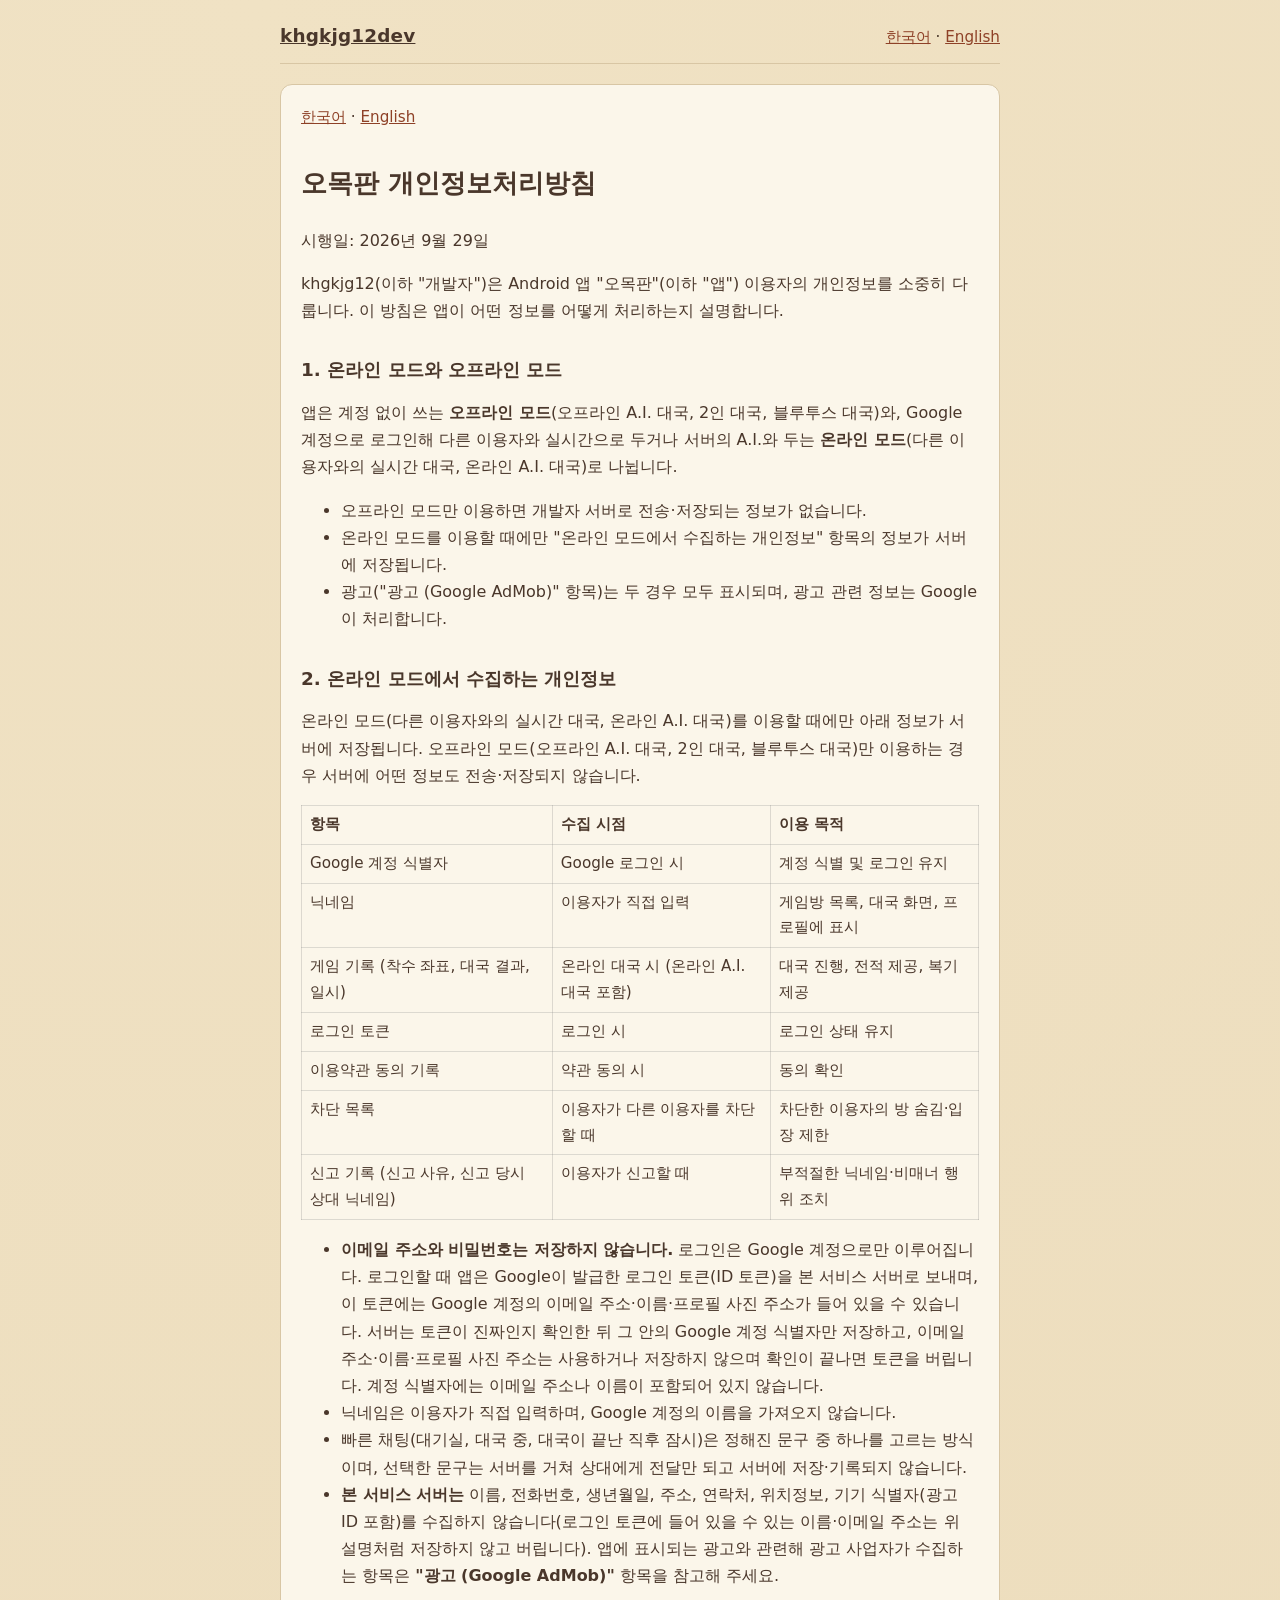
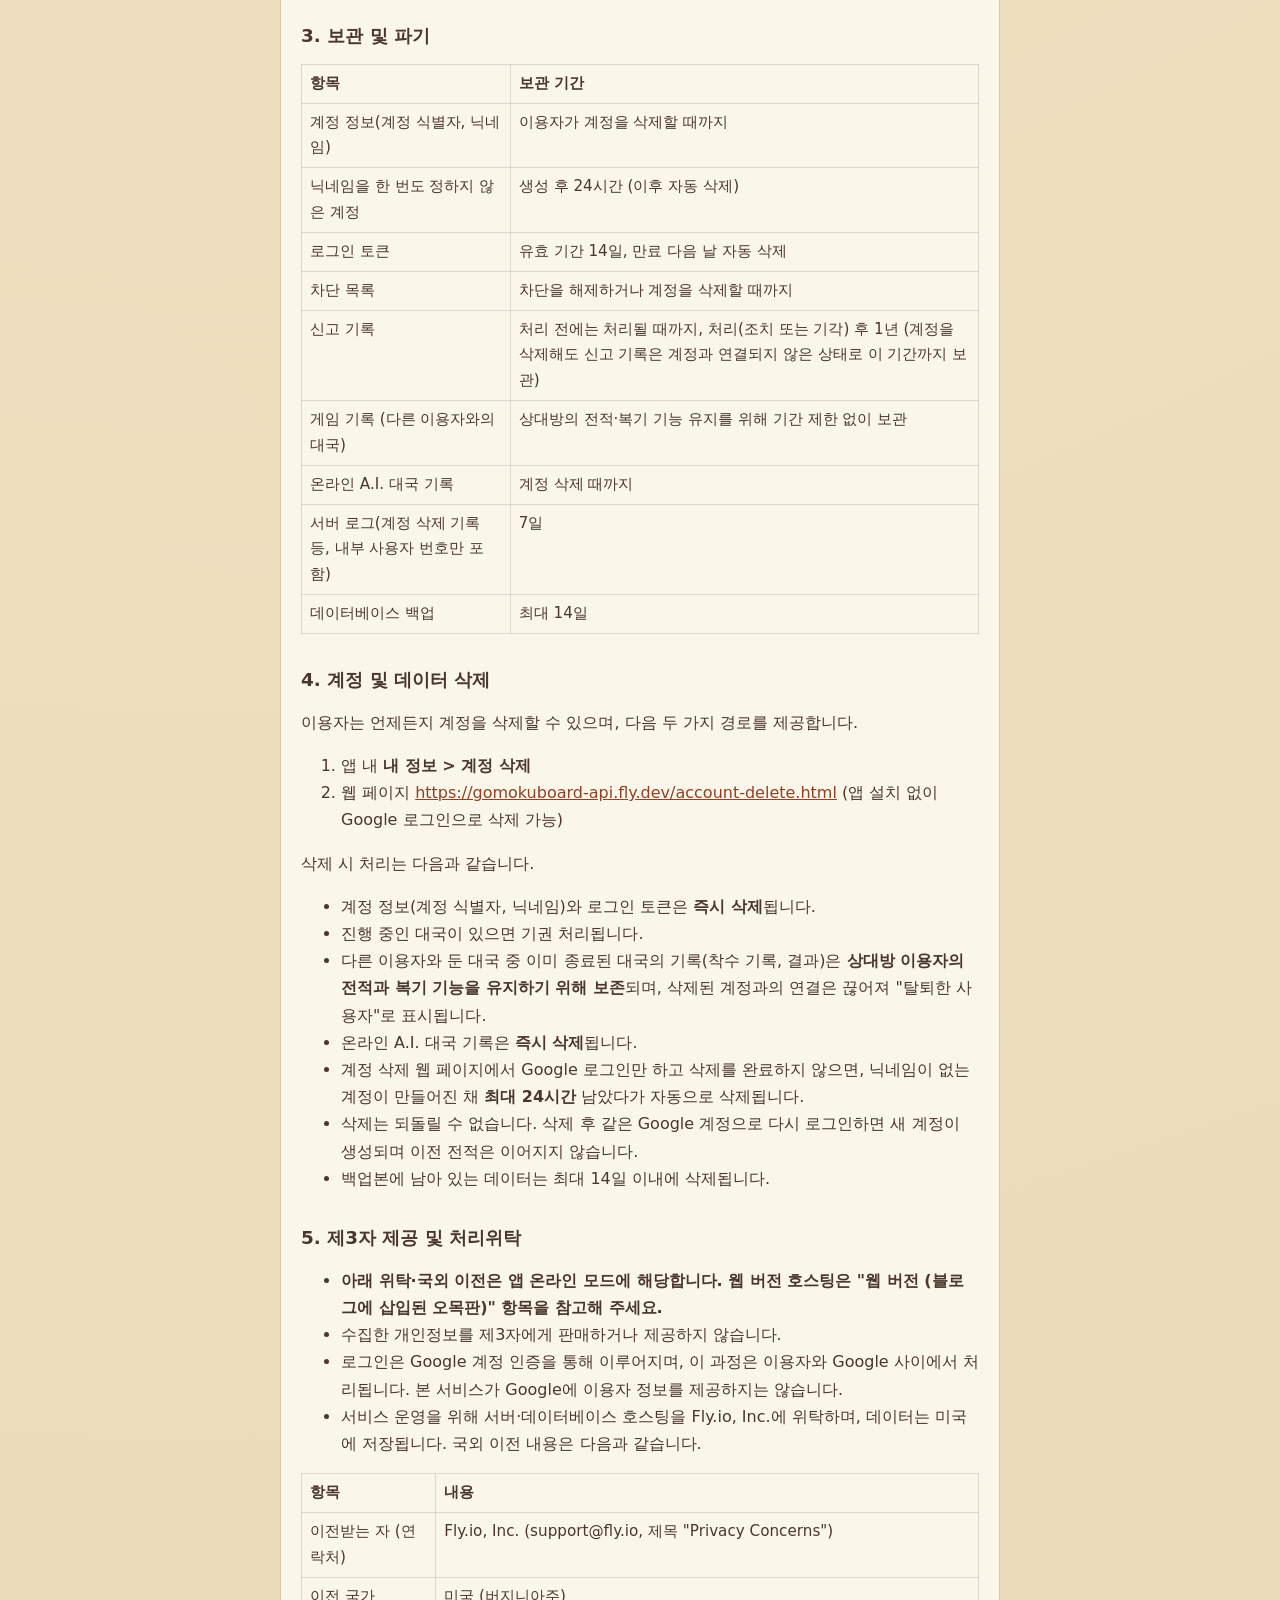
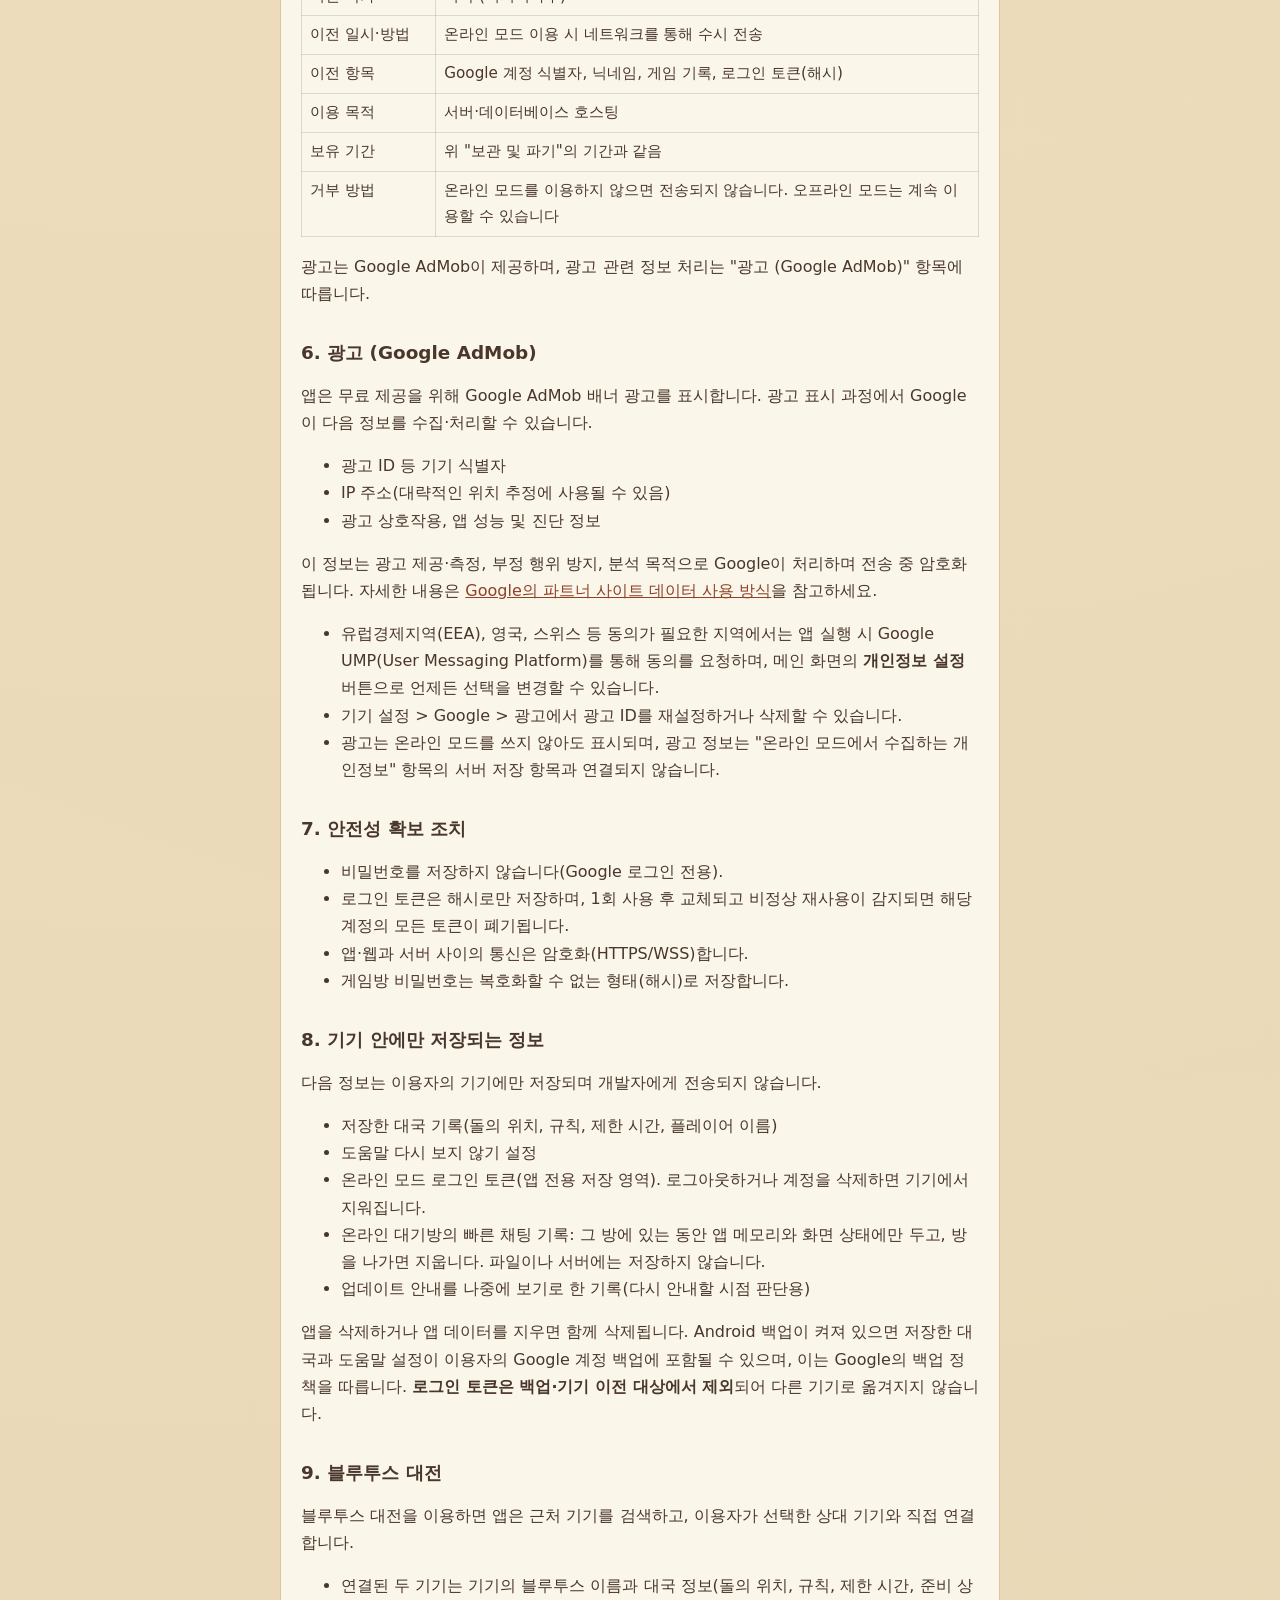
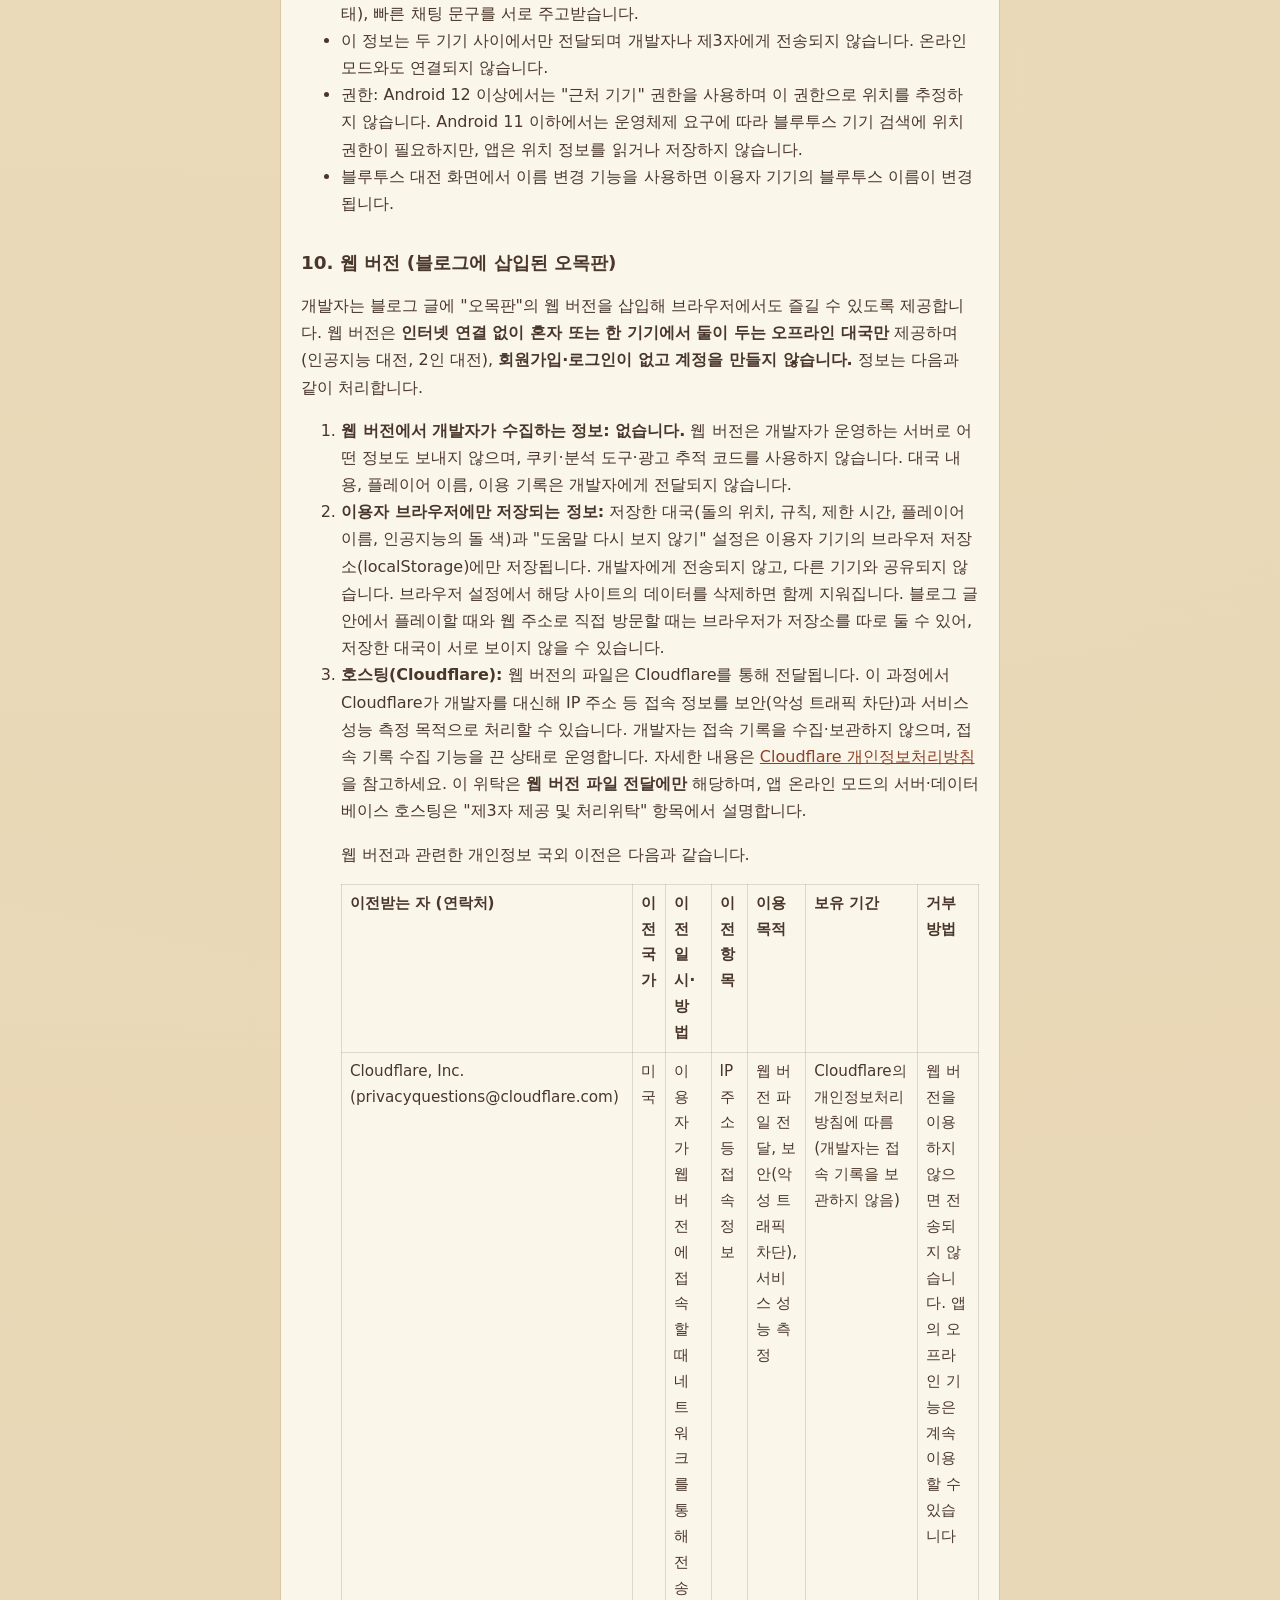
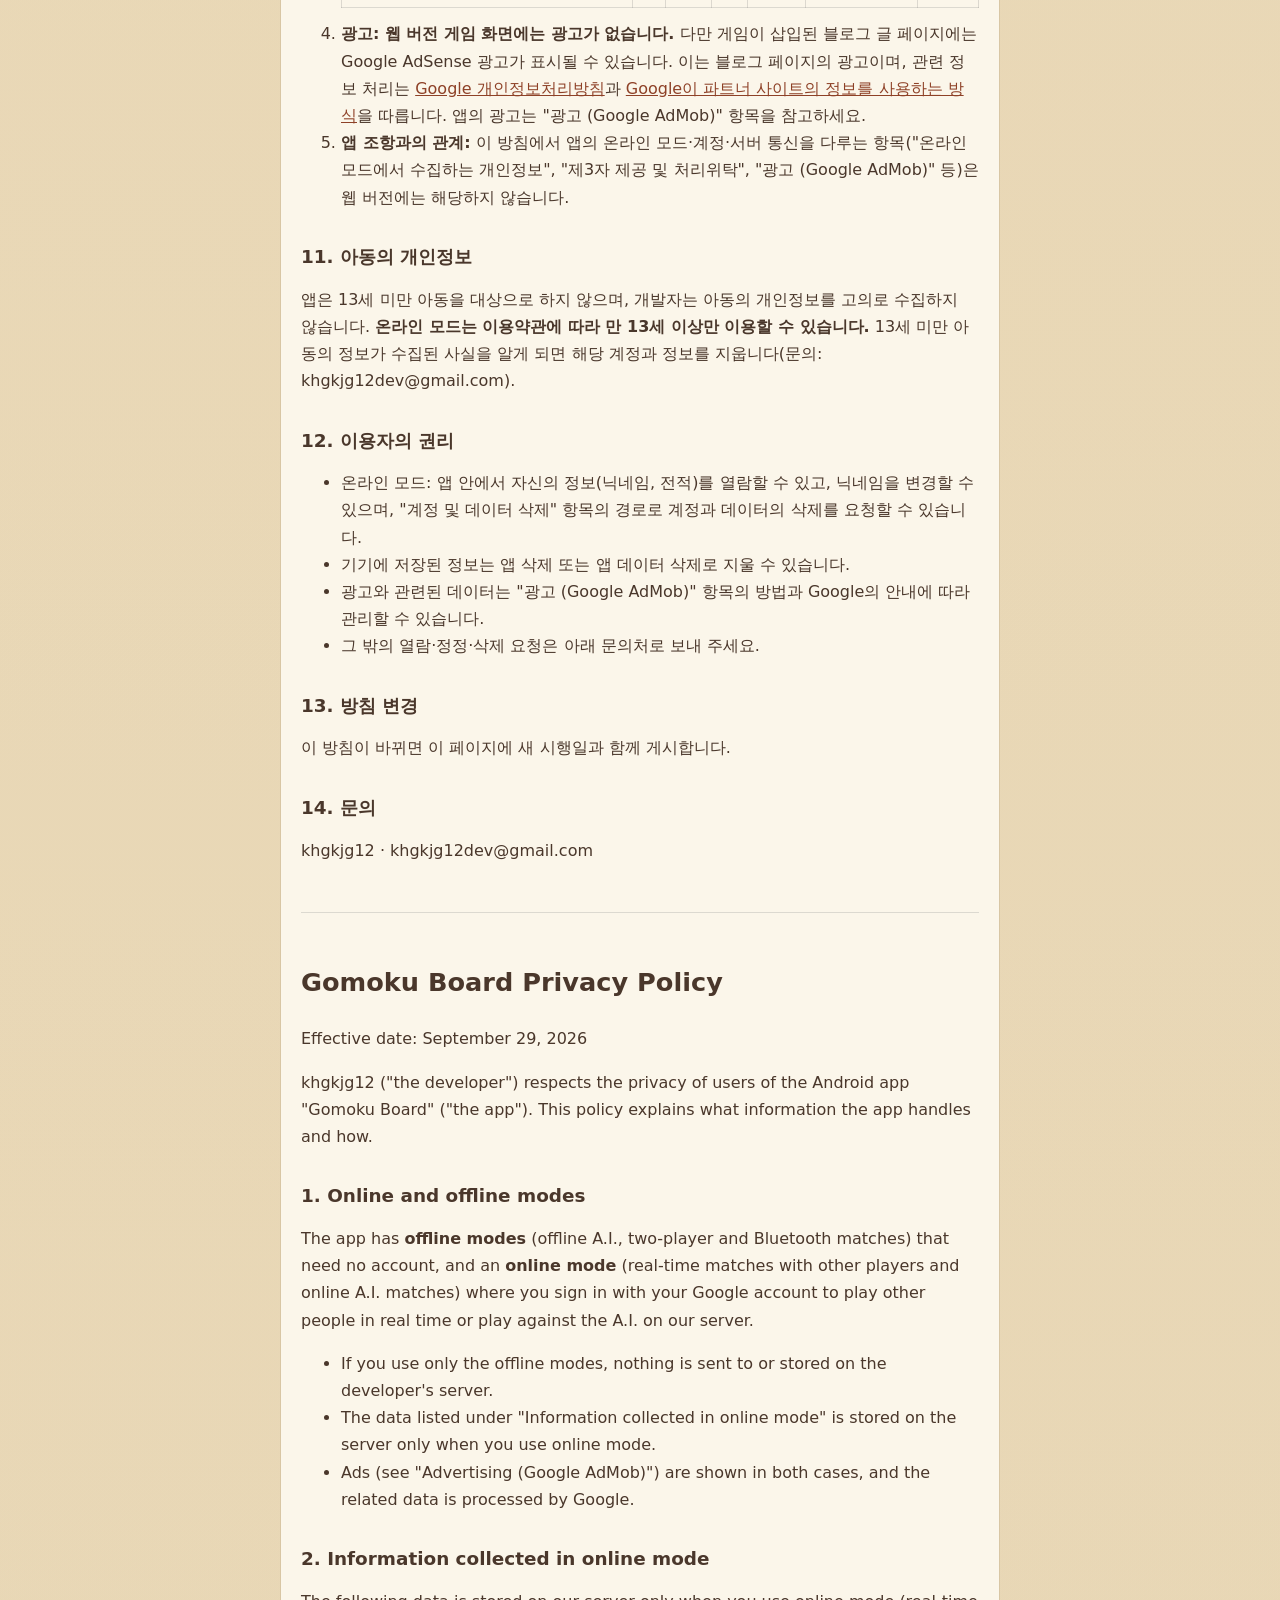
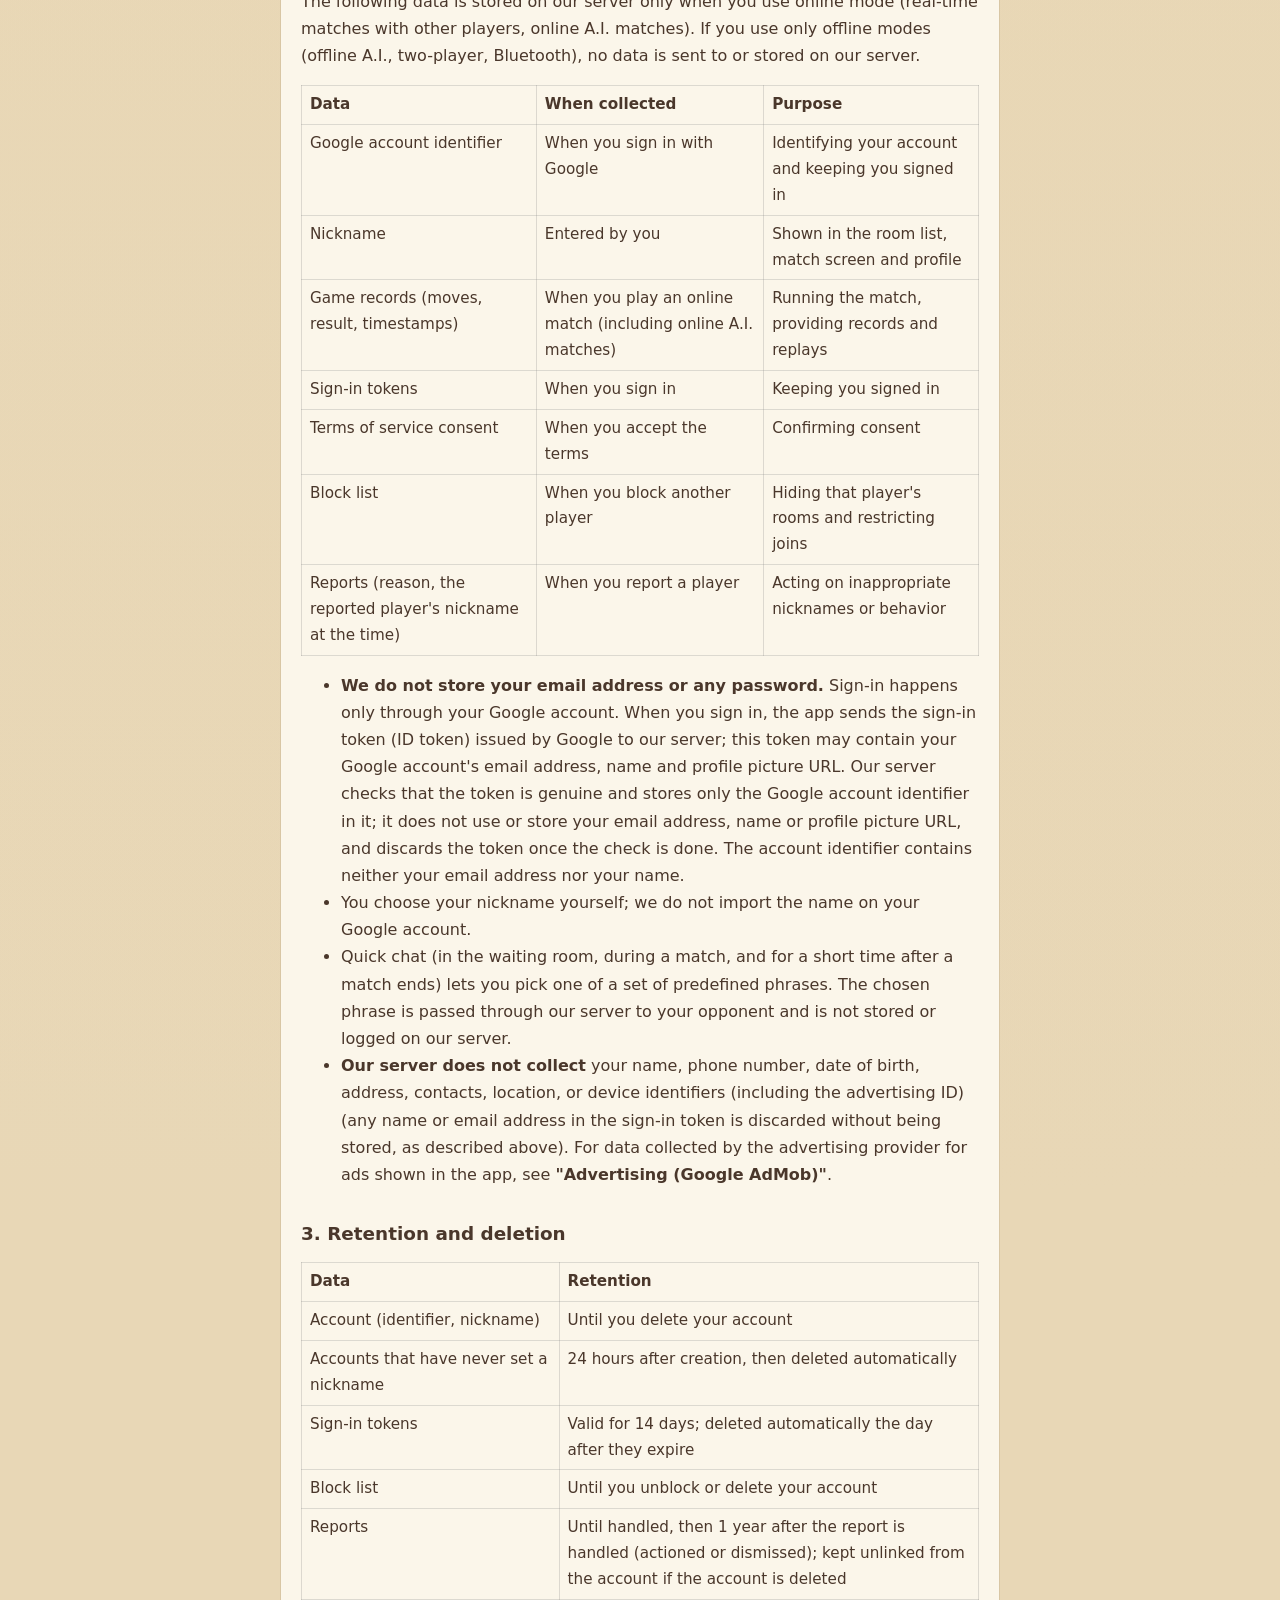
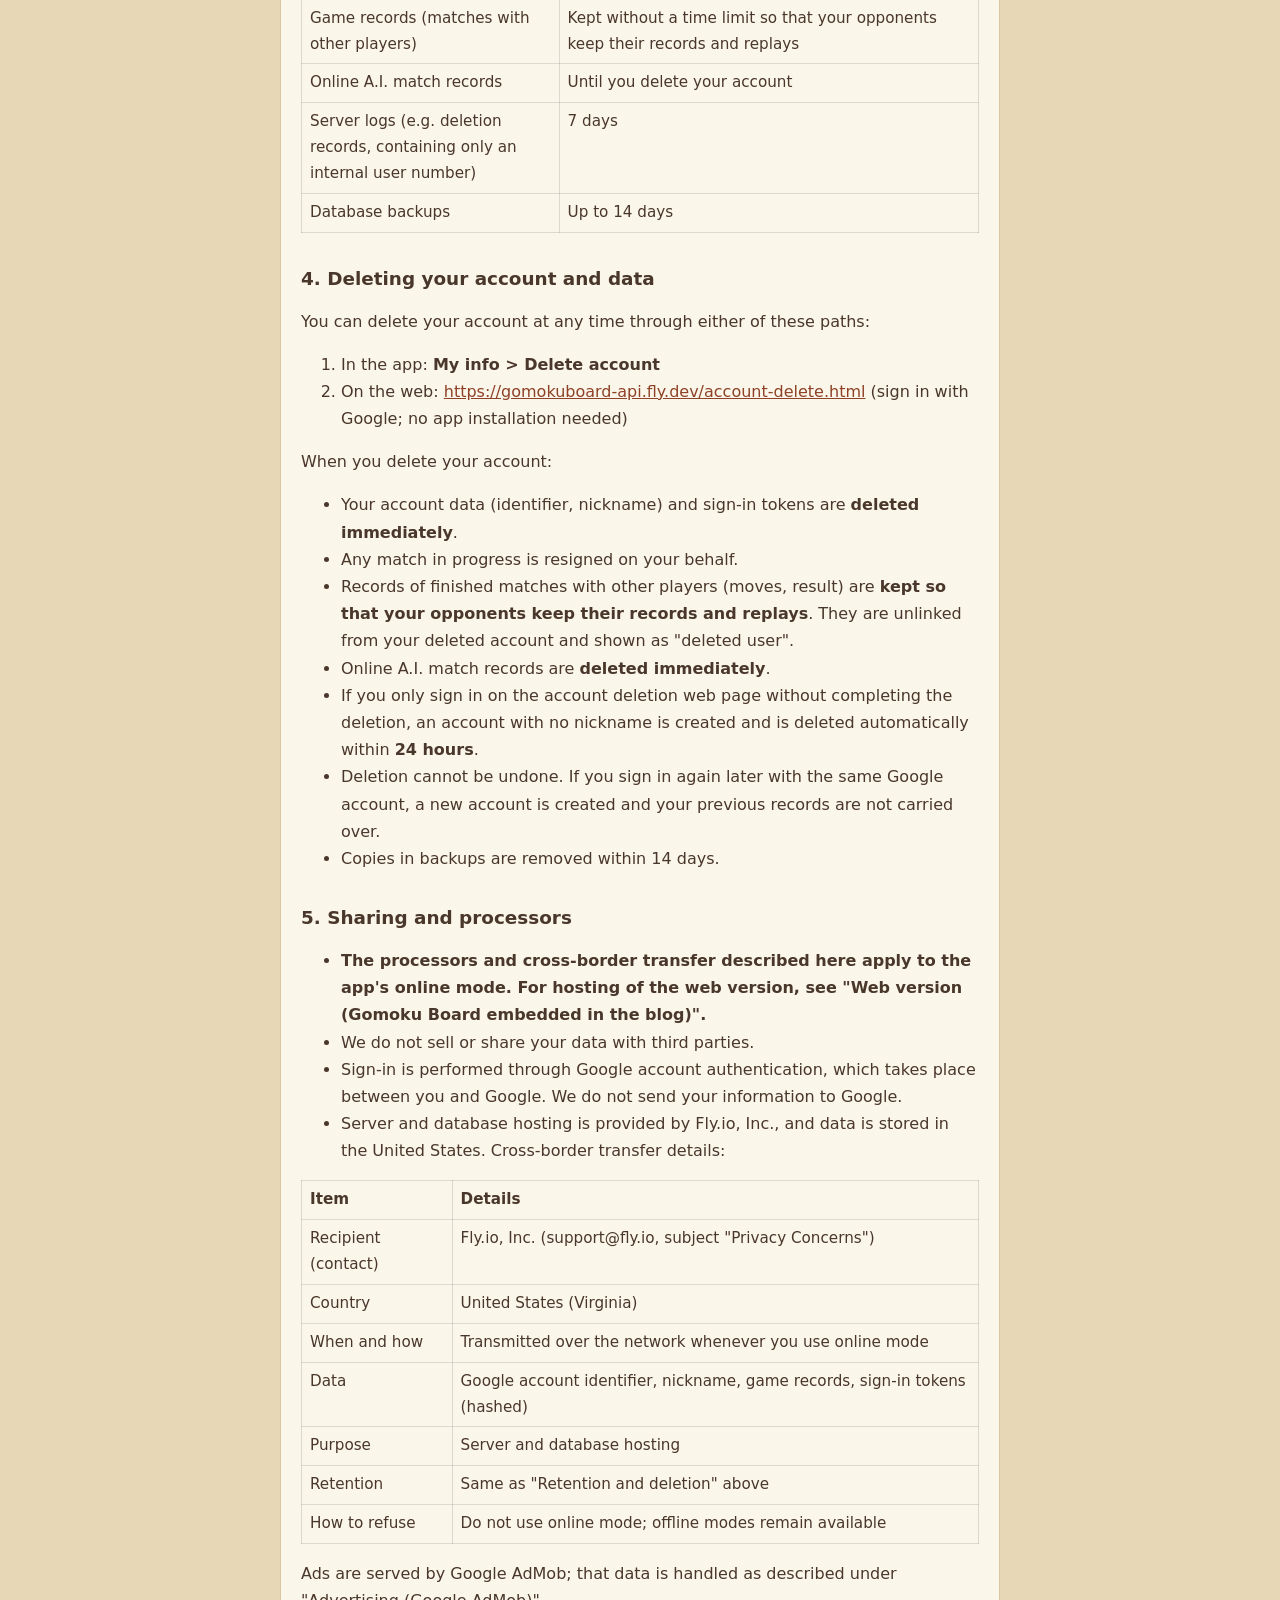
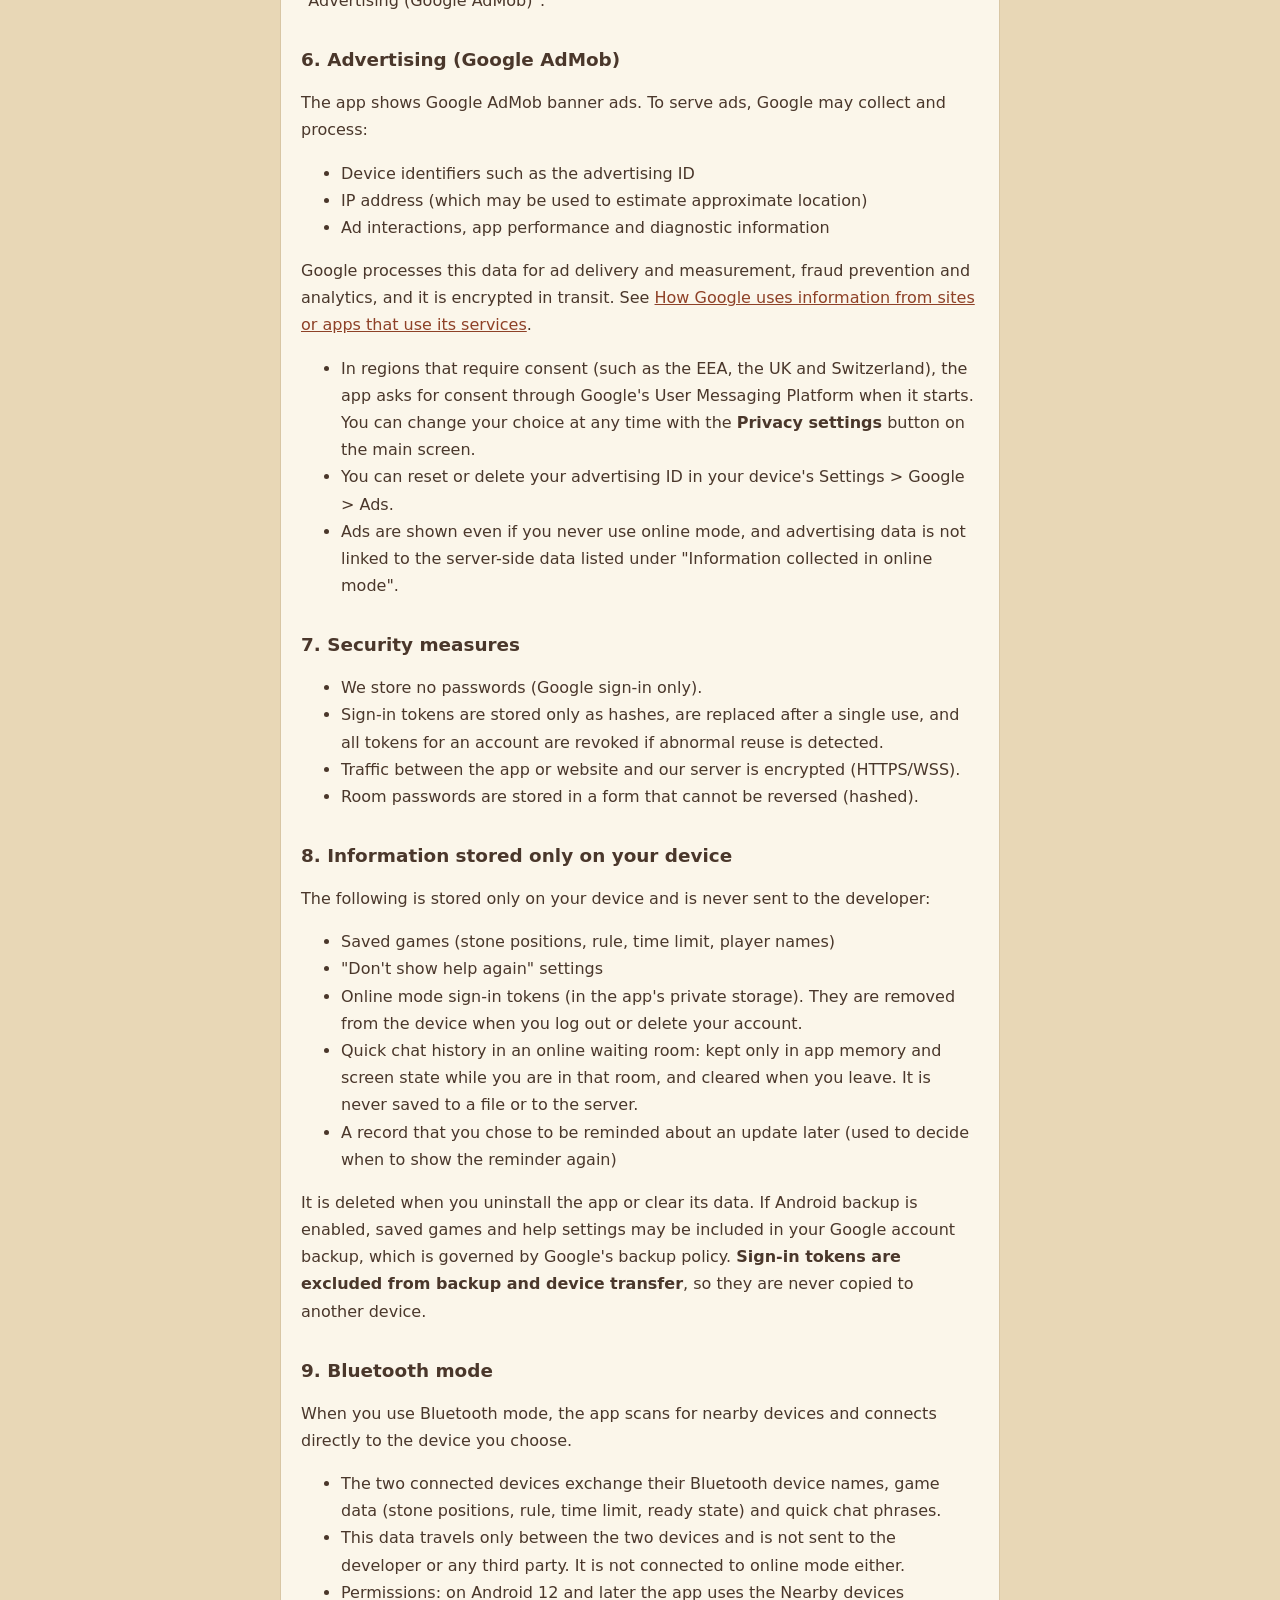
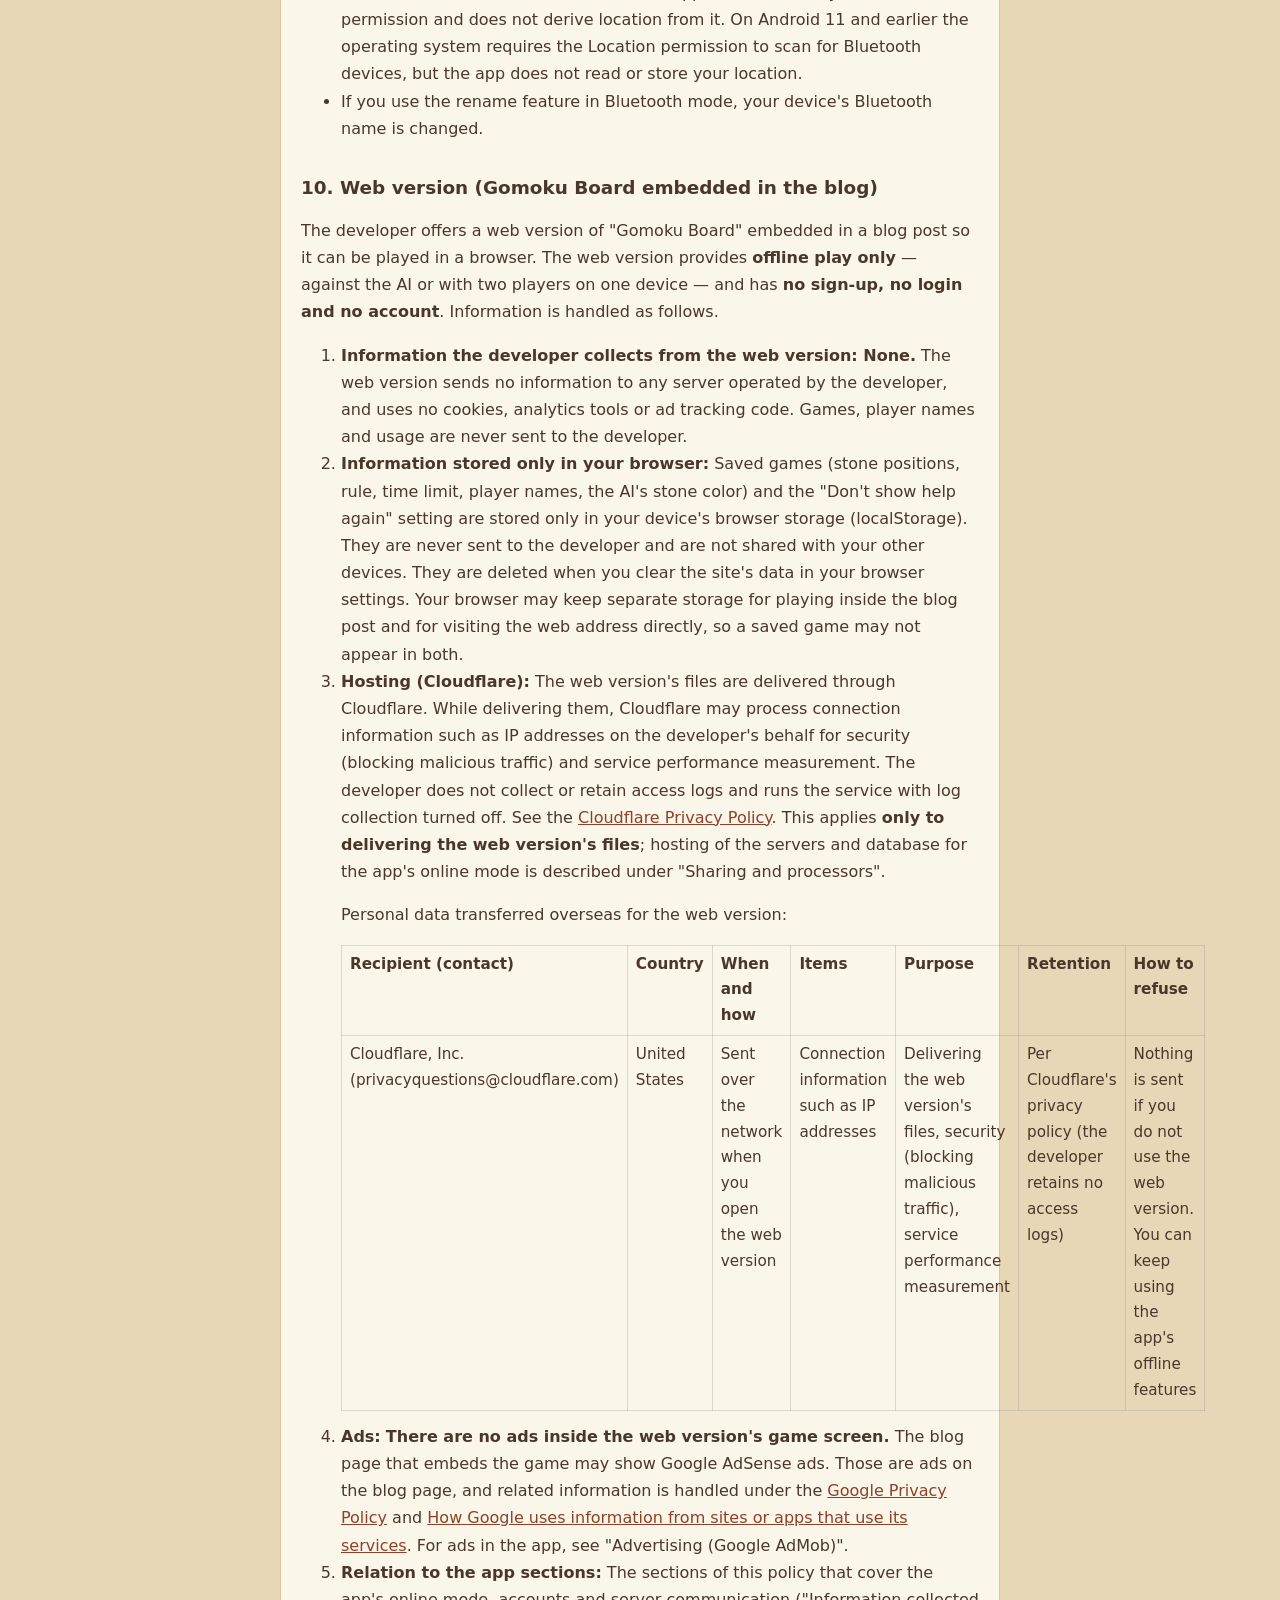
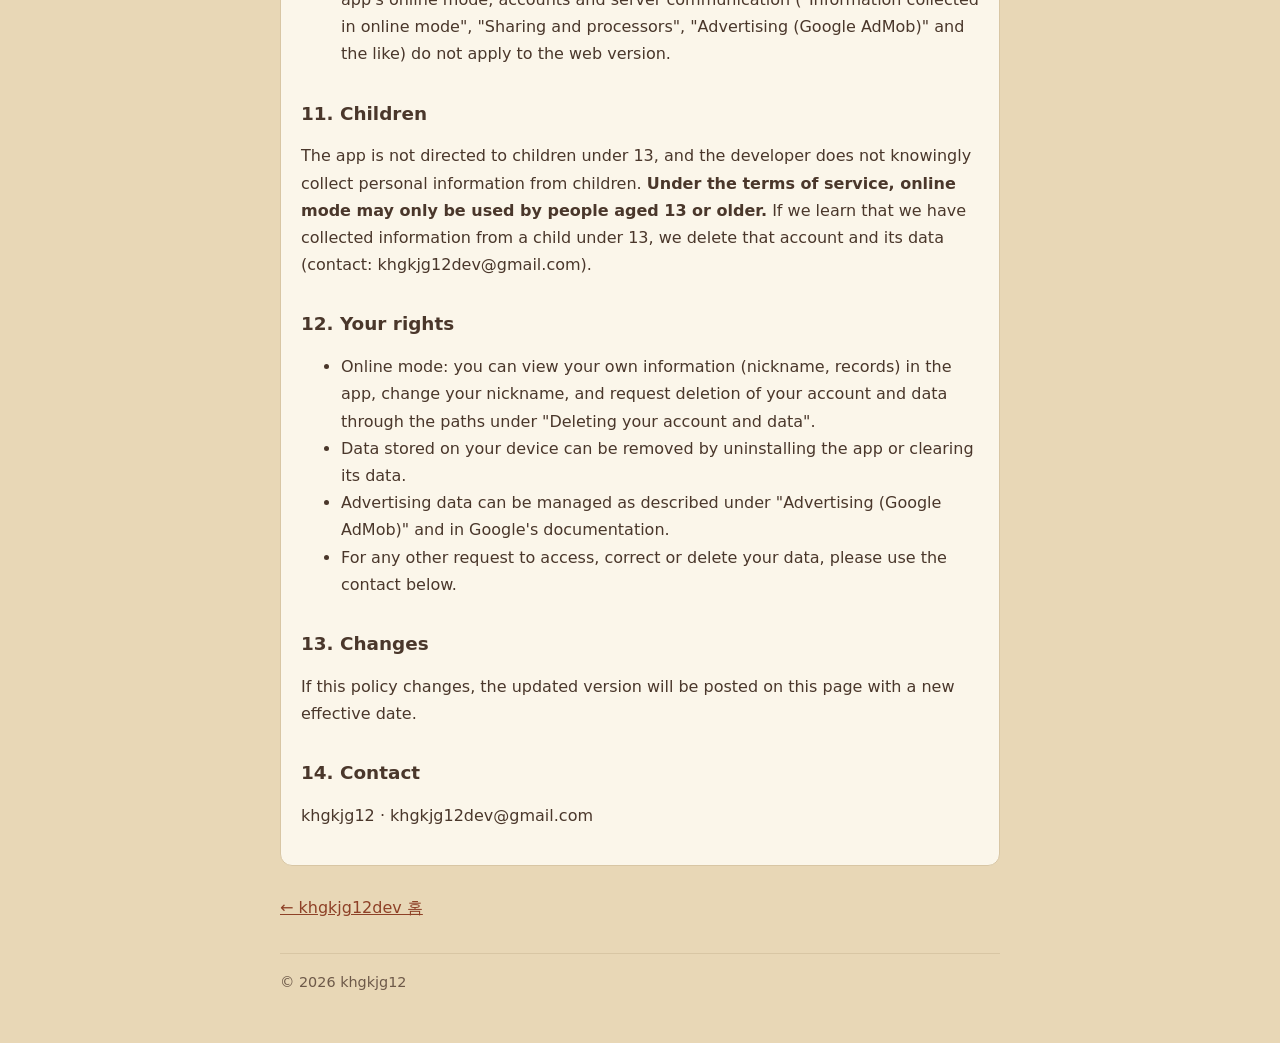
==== gomoku/privacy/index.html @ 8b314261 "feat: 개발자 홈 정적 사이트 — 홈·방침·약관·app-ads.txt (오너 결정 2026-09-30) 블로거(khgkjg12dev.blogspot.com)에 있던 오목판 개인" ====
<!doctype html>
<html lang="ko">
  <head>
    <meta charset="utf-8" />
    <meta name="viewport" content="width=device-width, initial-scale=1" />
    <title>오목판 개인정보처리방침 | khgkjg12dev</title>
    <meta name="description" content="오목판 앱의 개인정보처리방침(시행일 2026년 9월 29일). 한국어·English." />
    <link rel="icon" href="/assets/gomoku-icon-round.png" />
    <link rel="stylesheet" href="/style.css" />
  </head>
  <body>
    <div class="wrap">
      <header class="site-head">
        <p class="site-title"><a href="/">khgkjg12dev</a></p>
        <nav class="lang-nav"><a href="#ko">한국어</a> · <a href="#en">English</a></nav>
      </header>

      <main class="doc">
<!-- 아래 본문은 블로그 게시본(docs/privacy_policy_blog.html)을 문장 그대로 옮긴 것이다. 내용은 고치지 않는다. -->
<style>
  .gomoku-privacy { line-height: 1.7; }
  .gomoku-privacy h1 { font-size: 1.6em; margin-top: 1.2em; }
  .gomoku-privacy h2 { font-size: 1.15em; margin-top: 1.8em; }
  .gomoku-privacy nav { font-size: 0.95em; }
  .gomoku-privacy hr { margin: 48px 0; border: 0; border-top: 1px solid #8884; }
  .gomoku-privacy code { font-size: 0.9em; }
  .gomoku-privacy table { border-collapse: collapse; width: 100%; margin: 12px 0; font-size: 0.95em; }
  .gomoku-privacy th, .gomoku-privacy td { border: 1px solid #8884; padding: 6px 8px; text-align: left; vertical-align: top; }
  .gomoku-privacy th { font-weight: 600; }
  .gomoku-privacy .table-wrap { overflow-x: auto; }
</style>
<div class="gomoku-privacy">

<nav><a href="#ko">한국어</a> · <a href="#en">English</a></nav>

<section id="ko" lang="ko">
<h1>오목판 개인정보처리방침</h1>
<p>시행일: 2026년 9월 29일</p>
<p>khgkjg12(이하 "개발자")은 Android 앱 "오목판"(이하 "앱") 이용자의 개인정보를 소중히 다룹니다. 이 방침은 앱이 어떤 정보를 어떻게 처리하는지 설명합니다.</p>

<h2>1. 온라인 모드와 오프라인 모드</h2>
<p>앱은 계정 없이 쓰는 <strong>오프라인 모드</strong>(오프라인 A.I. 대국, 2인 대국, 블루투스 대국)와, Google 계정으로 로그인해 다른 이용자와 실시간으로 두거나 서버의 A.I.와 두는 <strong>온라인 모드</strong>(다른 이용자와의 실시간 대국, 온라인 A.I. 대국)로 나뉩니다.</p>
<ul>
  <li>오프라인 모드만 이용하면 개발자 서버로 전송·저장되는 정보가 없습니다.</li>
  <li>온라인 모드를 이용할 때에만 "온라인 모드에서 수집하는 개인정보" 항목의 정보가 서버에 저장됩니다.</li>
  <li>광고("광고 (Google AdMob)" 항목)는 두 경우 모두 표시되며, 광고 관련 정보는 Google이 처리합니다.</li>
</ul>

<h2>2. 온라인 모드에서 수집하는 개인정보</h2>
<p>온라인 모드(다른 이용자와의 실시간 대국, 온라인 A.I. 대국)를 이용할 때에만 아래 정보가 서버에 저장됩니다. 오프라인 모드(오프라인 A.I. 대국, 2인 대국, 블루투스 대국)만 이용하는 경우 서버에 어떤 정보도 전송·저장되지 않습니다.</p>
<table>
  <tr><th>항목</th><th>수집 시점</th><th>이용 목적</th></tr>
  <tr><td>Google 계정 식별자</td><td>Google 로그인 시</td><td>계정 식별 및 로그인 유지</td></tr>
  <tr><td>닉네임</td><td>이용자가 직접 입력</td><td>게임방 목록, 대국 화면, 프로필에 표시</td></tr>
  <tr><td>게임 기록 (착수 좌표, 대국 결과, 일시)</td><td>온라인 대국 시 (온라인 A.I. 대국 포함)</td><td>대국 진행, 전적 제공, 복기 제공</td></tr>
  <tr><td>로그인 토큰</td><td>로그인 시</td><td>로그인 상태 유지</td></tr>
  <tr><td>이용약관 동의 기록</td><td>약관 동의 시</td><td>동의 확인</td></tr>
  <tr><td>차단 목록</td><td>이용자가 다른 이용자를 차단할 때</td><td>차단한 이용자의 방 숨김·입장 제한</td></tr>
  <tr><td>신고 기록 (신고 사유, 신고 당시 상대 닉네임)</td><td>이용자가 신고할 때</td><td>부적절한 닉네임·비매너 행위 조치</td></tr>
</table>
<ul>
  <li><strong>이메일 주소와 비밀번호는 저장하지 않습니다.</strong> 로그인은 Google 계정으로만 이루어집니다. 로그인할 때 앱은 Google이 발급한 로그인 토큰(ID 토큰)을 본 서비스 서버로 보내며, 이 토큰에는 Google 계정의 이메일 주소·이름·프로필 사진 주소가 들어 있을 수 있습니다. 서버는 토큰이 진짜인지 확인한 뒤 그 안의 Google 계정 식별자만 저장하고, 이메일 주소·이름·프로필 사진 주소는 사용하거나 저장하지 않으며 확인이 끝나면 토큰을 버립니다. 계정 식별자에는 이메일 주소나 이름이 포함되어 있지 않습니다.</li>
  <li>닉네임은 이용자가 직접 입력하며, Google 계정의 이름을 가져오지 않습니다.</li>
  <li>빠른 채팅(대기실, 대국 중, 대국이 끝난 직후 잠시)은 정해진 문구 중 하나를 고르는 방식이며, 선택한 문구는 서버를 거쳐 상대에게 전달만 되고 서버에 저장·기록되지 않습니다.</li>
  <li><strong>본 서비스 서버는</strong> 이름, 전화번호, 생년월일, 주소, 연락처, 위치정보, 기기 식별자(광고 ID 포함)를 수집하지 않습니다(로그인 토큰에 들어 있을 수 있는 이름·이메일 주소는 위 설명처럼 저장하지 않고 버립니다). 앱에 표시되는 광고와 관련해 광고 사업자가 수집하는 항목은 <strong>"광고 (Google AdMob)"</strong> 항목을 참고해 주세요.</li>
</ul>

<h2>3. 보관 및 파기</h2>
<table>
  <tr><th>항목</th><th>보관 기간</th></tr>
  <tr><td>계정 정보(계정 식별자, 닉네임)</td><td>이용자가 계정을 삭제할 때까지</td></tr>
  <tr><td>닉네임을 한 번도 정하지 않은 계정</td><td>생성 후 24시간 (이후 자동 삭제)</td></tr>
  <tr><td>로그인 토큰</td><td>유효 기간 14일, 만료 다음 날 자동 삭제</td></tr>
  <tr><td>차단 목록</td><td>차단을 해제하거나 계정을 삭제할 때까지</td></tr>
  <tr><td>신고 기록</td><td>처리 전에는 처리될 때까지, 처리(조치 또는 기각) 후 1년 (계정을 삭제해도 신고 기록은 계정과 연결되지 않은 상태로 이 기간까지 보관)</td></tr>
  <tr><td>게임 기록 (다른 이용자와의 대국)</td><td>상대방의 전적·복기 기능 유지를 위해 기간 제한 없이 보관</td></tr>
  <tr><td>온라인 A.I. 대국 기록</td><td>계정 삭제 때까지</td></tr>
  <tr><td>서버 로그(계정 삭제 기록 등, 내부 사용자 번호만 포함)</td><td>7일</td></tr>
  <tr><td>데이터베이스 백업</td><td>최대 14일</td></tr>
</table>

<h2>4. 계정 및 데이터 삭제</h2>
<p>이용자는 언제든지 계정을 삭제할 수 있으며, 다음 두 가지 경로를 제공합니다.</p>
<ol>
  <li>앱 내 <strong>내 정보 &gt; 계정 삭제</strong></li>
  <li>웹 페이지 <a href="https://gomokuboard-api.fly.dev/account-delete.html">https://gomokuboard-api.fly.dev/account-delete.html</a> (앱 설치 없이 Google 로그인으로 삭제 가능)</li>
</ol>
<p>삭제 시 처리는 다음과 같습니다.</p>
<ul>
  <li>계정 정보(계정 식별자, 닉네임)와 로그인 토큰은 <strong>즉시 삭제</strong>됩니다.</li>
  <li>진행 중인 대국이 있으면 기권 처리됩니다.</li>
  <li>다른 이용자와 둔 대국 중 이미 종료된 대국의 기록(착수 기록, 결과)은 <strong>상대방 이용자의 전적과 복기 기능을 유지하기 위해 보존</strong>되며, 삭제된 계정과의 연결은 끊어져 "탈퇴한 사용자"로 표시됩니다.</li>
  <li>온라인 A.I. 대국 기록은 <strong>즉시 삭제</strong>됩니다.</li>
  <li>계정 삭제 웹 페이지에서 Google 로그인만 하고 삭제를 완료하지 않으면, 닉네임이 없는 계정이 만들어진 채 <strong>최대 24시간</strong> 남았다가 자동으로 삭제됩니다.</li>
  <li>삭제는 되돌릴 수 없습니다. 삭제 후 같은 Google 계정으로 다시 로그인하면 새 계정이 생성되며 이전 전적은 이어지지 않습니다.</li>
  <li>백업본에 남아 있는 데이터는 최대 14일 이내에 삭제됩니다.</li>
</ul>

<h2>5. 제3자 제공 및 처리위탁</h2>
<ul>
  <li><strong>아래 위탁·국외 이전은 앱 온라인 모드에 해당합니다. 웹 버전 호스팅은 "웹 버전 (블로그에 삽입된 오목판)" 항목을 참고해 주세요.</strong></li>
  <li>수집한 개인정보를 제3자에게 판매하거나 제공하지 않습니다.</li>
  <li>로그인은 Google 계정 인증을 통해 이루어지며, 이 과정은 이용자와 Google 사이에서 처리됩니다. 본 서비스가 Google에 이용자 정보를 제공하지는 않습니다.</li>
  <li>서비스 운영을 위해 서버·데이터베이스 호스팅을 Fly.io, Inc.에 위탁하며, 데이터는 미국에 저장됩니다. 국외 이전 내용은 다음과 같습니다.</li>
</ul>
<table>
  <tr><th>항목</th><th>내용</th></tr>
  <tr><td>이전받는 자 (연락처)</td><td>Fly.io, Inc. (support@fly.io, 제목 "Privacy Concerns")</td></tr>
  <tr><td>이전 국가</td><td>미국 (버지니아주)</td></tr>
  <tr><td>이전 일시·방법</td><td>온라인 모드 이용 시 네트워크를 통해 수시 전송</td></tr>
  <tr><td>이전 항목</td><td>Google 계정 식별자, 닉네임, 게임 기록, 로그인 토큰(해시)</td></tr>
  <tr><td>이용 목적</td><td>서버·데이터베이스 호스팅</td></tr>
  <tr><td>보유 기간</td><td>위 "보관 및 파기"의 기간과 같음</td></tr>
  <tr><td>거부 방법</td><td>온라인 모드를 이용하지 않으면 전송되지 않습니다. 오프라인 모드는 계속 이용할 수 있습니다</td></tr>
</table>
<p>광고는 Google AdMob이 제공하며, 광고 관련 정보 처리는 "광고 (Google AdMob)" 항목에 따릅니다.</p>

<h2>6. 광고 (Google AdMob)</h2>
<p>앱은 무료 제공을 위해 Google AdMob 배너 광고를 표시합니다. 광고 표시 과정에서 Google이 다음 정보를 수집·처리할 수 있습니다.</p>
<ul>
  <li>광고 ID 등 기기 식별자</li>
  <li>IP 주소(대략적인 위치 추정에 사용될 수 있음)</li>
  <li>광고 상호작용, 앱 성능 및 진단 정보</li>
</ul>
<p>이 정보는 광고 제공·측정, 부정 행위 방지, 분석 목적으로 Google이 처리하며 전송 중 암호화됩니다. 자세한 내용은 <a href="https://policies.google.com/technologies/partner-sites?hl=ko">Google의 파트너 사이트 데이터 사용 방식</a>을 참고하세요.</p>
<ul>
  <li>유럽경제지역(EEA), 영국, 스위스 등 동의가 필요한 지역에서는 앱 실행 시 Google UMP(User Messaging Platform)를 통해 동의를 요청하며, 메인 화면의 <strong>개인정보 설정</strong> 버튼으로 언제든 선택을 변경할 수 있습니다.</li>
  <li>기기 설정 &gt; Google &gt; 광고에서 광고 ID를 재설정하거나 삭제할 수 있습니다.</li>
  <li>광고는 온라인 모드를 쓰지 않아도 표시되며, 광고 정보는 "온라인 모드에서 수집하는 개인정보" 항목의 서버 저장 항목과 연결되지 않습니다.</li>
</ul>

<h2>7. 안전성 확보 조치</h2>
<ul>
  <li>비밀번호를 저장하지 않습니다(Google 로그인 전용).</li>
  <li>로그인 토큰은 해시로만 저장하며, 1회 사용 후 교체되고 비정상 재사용이 감지되면 해당 계정의 모든 토큰이 폐기됩니다.</li>
  <li>앱·웹과 서버 사이의 통신은 암호화(HTTPS/WSS)합니다.</li>
  <li>게임방 비밀번호는 복호화할 수 없는 형태(해시)로 저장합니다.</li>
</ul>

<h2>8. 기기 안에만 저장되는 정보</h2>
<p>다음 정보는 이용자의 기기에만 저장되며 개발자에게 전송되지 않습니다.</p>
<ul>
  <li>저장한 대국 기록(돌의 위치, 규칙, 제한 시간, 플레이어 이름)</li>
  <li>도움말 다시 보지 않기 설정</li>
  <li>온라인 모드 로그인 토큰(앱 전용 저장 영역). 로그아웃하거나 계정을 삭제하면 기기에서 지워집니다.</li>
<li>온라인 대기방의 빠른 채팅 기록: 그 방에 있는 동안 앱 메모리와 화면 상태에만 두고, 방을 나가면 지웁니다. 파일이나 서버에는 저장하지 않습니다.</li>
<li>업데이트 안내를 나중에 보기로 한 기록(다시 안내할 시점 판단용)</li>
</ul>
<p>앱을 삭제하거나 앱 데이터를 지우면 함께 삭제됩니다. Android 백업이 켜져 있으면 저장한 대국과 도움말 설정이 이용자의 Google 계정 백업에 포함될 수 있으며, 이는 Google의 백업 정책을 따릅니다. <strong>로그인 토큰은 백업·기기 이전 대상에서 제외</strong>되어 다른 기기로 옮겨지지 않습니다.</p>

<h2>9. 블루투스 대전</h2>
<p>블루투스 대전을 이용하면 앱은 근처 기기를 검색하고, 이용자가 선택한 상대 기기와 직접 연결합니다.</p>
<ul>
  <li>연결된 두 기기는 기기의 블루투스 이름과 대국 정보(돌의 위치, 규칙, 제한 시간, 준비 상태), 빠른 채팅 문구를 서로 주고받습니다.</li>
  <li>이 정보는 두 기기 사이에서만 전달되며 개발자나 제3자에게 전송되지 않습니다. 온라인 모드와도 연결되지 않습니다.</li>
  <li>권한: Android 12 이상에서는 "근처 기기" 권한을 사용하며 이 권한으로 위치를 추정하지 않습니다. Android 11 이하에서는 운영체제 요구에 따라 블루투스 기기 검색에 위치 권한이 필요하지만, 앱은 위치 정보를 읽거나 저장하지 않습니다.</li>
  <li>블루투스 대전 화면에서 이름 변경 기능을 사용하면 이용자 기기의 블루투스 이름이 변경됩니다.</li>
</ul>

<h2>10. 웹 버전 (블로그에 삽입된 오목판)</h2>
<p>개발자는 블로그 글에 "오목판"의 웹 버전을 삽입해 브라우저에서도 즐길 수 있도록 제공합니다. 웹 버전은 <strong>인터넷 연결 없이 혼자 또는 한 기기에서 둘이 두는 오프라인 대국만</strong> 제공하며(인공지능 대전, 2인 대전), <strong>회원가입·로그인이 없고 계정을 만들지 않습니다.</strong> 정보는 다음과 같이 처리합니다.</p>
<ol>
  <li><strong>웹 버전에서 개발자가 수집하는 정보: 없습니다.</strong> 웹 버전은 개발자가 운영하는 서버로 어떤 정보도 보내지 않으며, 쿠키·분석 도구·광고 추적 코드를 사용하지 않습니다. 대국 내용, 플레이어 이름, 이용 기록은 개발자에게 전달되지 않습니다.</li>
  <li><strong>이용자 브라우저에만 저장되는 정보:</strong> 저장한 대국(돌의 위치, 규칙, 제한 시간, 플레이어 이름, 인공지능의 돌 색)과 "도움말 다시 보지 않기" 설정은 이용자 기기의 브라우저 저장소(localStorage)에만 저장됩니다. 개발자에게 전송되지 않고, 다른 기기와 공유되지 않습니다. 브라우저 설정에서 해당 사이트의 데이터를 삭제하면 함께 지워집니다. 블로그 글 안에서 플레이할 때와 웹 주소로 직접 방문할 때는 브라우저가 저장소를 따로 둘 수 있어, 저장한 대국이 서로 보이지 않을 수 있습니다.</li>
  <li><strong>호스팅(Cloudflare):</strong> 웹 버전의 파일은 Cloudflare를 통해 전달됩니다. 이 과정에서 Cloudflare가 개발자를 대신해 IP 주소 등 접속 정보를 보안(악성 트래픽 차단)과 서비스 성능 측정 목적으로 처리할 수 있습니다. 개발자는 접속 기록을 수집·보관하지 않으며, 접속 기록 수집 기능을 끈 상태로 운영합니다. 자세한 내용은 <a href="https://www.cloudflare.com/privacypolicy/">Cloudflare 개인정보처리방침</a>을 참고하세요. 이 위탁은 <strong>웹 버전 파일 전달에만</strong> 해당하며, 앱 온라인 모드의 서버·데이터베이스 호스팅은 "제3자 제공 및 처리위탁" 항목에서 설명합니다.
    <p>웹 버전과 관련한 개인정보 국외 이전은 다음과 같습니다.</p>
    <table>
      <tr><th>이전받는 자 (연락처)</th><th>이전 국가</th><th>이전 일시·방법</th><th>이전 항목</th><th>이용 목적</th><th>보유 기간</th><th>거부 방법</th></tr>
      <tr><td>Cloudflare, Inc. (privacyquestions@cloudflare.com)</td><td>미국</td><td>이용자가 웹 버전에 접속할 때 네트워크를 통해 전송</td><td>IP 주소 등 접속 정보</td><td>웹 버전 파일 전달, 보안(악성 트래픽 차단), 서비스 성능 측정</td><td>Cloudflare의 개인정보처리방침에 따름(개발자는 접속 기록을 보관하지 않음)</td><td>웹 버전을 이용하지 않으면 전송되지 않습니다. 앱의 오프라인 기능은 계속 이용할 수 있습니다</td></tr>
    </table>
  </li>
  <li><strong>광고:</strong> <strong>웹 버전 게임 화면에는 광고가 없습니다.</strong> 다만 게임이 삽입된 블로그 글 페이지에는 Google AdSense 광고가 표시될 수 있습니다. 이는 블로그 페이지의 광고이며, 관련 정보 처리는 <a href="https://policies.google.com/privacy">Google 개인정보처리방침</a>과 <a href="https://policies.google.com/technologies/partner-sites">Google이 파트너 사이트의 정보를 사용하는 방식</a>을 따릅니다. 앱의 광고는 "광고 (Google AdMob)" 항목을 참고하세요.</li>
  <li><strong>앱 조항과의 관계:</strong> 이 방침에서 앱의 온라인 모드·계정·서버 통신을 다루는 항목("온라인 모드에서 수집하는 개인정보", "제3자 제공 및 처리위탁", "광고 (Google AdMob)" 등)은 웹 버전에는 해당하지 않습니다.</li>
</ol>

<h2>11. 아동의 개인정보</h2>
<p>앱은 13세 미만 아동을 대상으로 하지 않으며, 개발자는 아동의 개인정보를 고의로 수집하지 않습니다. <strong>온라인 모드는 이용약관에 따라 만 13세 이상만 이용할 수 있습니다.</strong> 13세 미만 아동의 정보가 수집된 사실을 알게 되면 해당 계정과 정보를 지웁니다(문의: khgkjg12dev@gmail.com).</p>

<h2>12. 이용자의 권리</h2>
<ul>
  <li>온라인 모드: 앱 안에서 자신의 정보(닉네임, 전적)를 열람할 수 있고, 닉네임을 변경할 수 있으며, "계정 및 데이터 삭제" 항목의 경로로 계정과 데이터의 삭제를 요청할 수 있습니다.</li>
  <li>기기에 저장된 정보는 앱 삭제 또는 앱 데이터 삭제로 지울 수 있습니다.</li>
  <li>광고와 관련된 데이터는 "광고 (Google AdMob)" 항목의 방법과 Google의 안내에 따라 관리할 수 있습니다.</li>
  <li>그 밖의 열람·정정·삭제 요청은 아래 문의처로 보내 주세요.</li>
</ul>

<h2>13. 방침 변경</h2>
<p>이 방침이 바뀌면 이 페이지에 새 시행일과 함께 게시합니다.</p>

<h2>14. 문의</h2>
<p>khgkjg12 · khgkjg12dev@gmail.com</p>
</section>

<hr>

<section id="en" lang="en">
<h1>Gomoku Board Privacy Policy</h1>
<p>Effective date: September 29, 2026</p>
<p>khgkjg12 ("the developer") respects the privacy of users of the Android app "Gomoku Board" ("the app"). This policy explains what information the app handles and how.</p>

<h2>1. Online and offline modes</h2>
<p>The app has <strong>offline modes</strong> (offline A.I., two-player and Bluetooth matches) that need no account, and an <strong>online mode</strong> (real-time matches with other players and online A.I. matches) where you sign in with your Google account to play other people in real time or play against the A.I. on our server.</p>
<ul>
  <li>If you use only the offline modes, nothing is sent to or stored on the developer's server.</li>
  <li>The data listed under "Information collected in online mode" is stored on the server only when you use online mode.</li>
  <li>Ads (see "Advertising (Google AdMob)") are shown in both cases, and the related data is processed by Google.</li>
</ul>

<h2>2. Information collected in online mode</h2>
<p>The following data is stored on our server only when you use online mode (real-time matches with other players, online A.I. matches). If you use only offline modes (offline A.I., two-player, Bluetooth), no data is sent to or stored on our server.</p>
<table>
  <tr><th>Data</th><th>When collected</th><th>Purpose</th></tr>
  <tr><td>Google account identifier</td><td>When you sign in with Google</td><td>Identifying your account and keeping you signed in</td></tr>
  <tr><td>Nickname</td><td>Entered by you</td><td>Shown in the room list, match screen and profile</td></tr>
  <tr><td>Game records (moves, result, timestamps)</td><td>When you play an online match (including online A.I. matches)</td><td>Running the match, providing records and replays</td></tr>
  <tr><td>Sign-in tokens</td><td>When you sign in</td><td>Keeping you signed in</td></tr>
  <tr><td>Terms of service consent</td><td>When you accept the terms</td><td>Confirming consent</td></tr>
  <tr><td>Block list</td><td>When you block another player</td><td>Hiding that player's rooms and restricting joins</td></tr>
  <tr><td>Reports (reason, the reported player's nickname at the time)</td><td>When you report a player</td><td>Acting on inappropriate nicknames or behavior</td></tr>
</table>
<ul>
  <li><strong>We do not store your email address or any password.</strong> Sign-in happens only through your Google account. When you sign in, the app sends the sign-in token (ID token) issued by Google to our server; this token may contain your Google account's email address, name and profile picture URL. Our server checks that the token is genuine and stores only the Google account identifier in it; it does not use or store your email address, name or profile picture URL, and discards the token once the check is done. The account identifier contains neither your email address nor your name.</li>
  <li>You choose your nickname yourself; we do not import the name on your Google account.</li>
  <li>Quick chat (in the waiting room, during a match, and for a short time after a match ends) lets you pick one of a set of predefined phrases. The chosen phrase is passed through our server to your opponent and is not stored or logged on our server.</li>
  <li><strong>Our server does not collect</strong> your name, phone number, date of birth, address, contacts, location, or device identifiers (including the advertising ID) (any name or email address in the sign-in token is discarded without being stored, as described above). For data collected by the advertising provider for ads shown in the app, see <strong>"Advertising (Google AdMob)"</strong>.</li>
</ul>

<h2>3. Retention and deletion</h2>
<table>
  <tr><th>Data</th><th>Retention</th></tr>
  <tr><td>Account (identifier, nickname)</td><td>Until you delete your account</td></tr>
  <tr><td>Accounts that have never set a nickname</td><td>24 hours after creation, then deleted automatically</td></tr>
  <tr><td>Sign-in tokens</td><td>Valid for 14 days; deleted automatically the day after they expire</td></tr>
  <tr><td>Block list</td><td>Until you unblock or delete your account</td></tr>
  <tr><td>Reports</td><td>Until handled, then 1 year after the report is handled (actioned or dismissed); kept unlinked from the account if the account is deleted</td></tr>
  <tr><td>Game records (matches with other players)</td><td>Kept without a time limit so that your opponents keep their records and replays</td></tr>
  <tr><td>Online A.I. match records</td><td>Until you delete your account</td></tr>
  <tr><td>Server logs (e.g. deletion records, containing only an internal user number)</td><td>7 days</td></tr>
  <tr><td>Database backups</td><td>Up to 14 days</td></tr>
</table>

<h2>4. Deleting your account and data</h2>
<p>You can delete your account at any time through either of these paths:</p>
<ol>
  <li>In the app: <strong>My info &gt; Delete account</strong></li>
  <li>On the web: <a href="https://gomokuboard-api.fly.dev/account-delete.html">https://gomokuboard-api.fly.dev/account-delete.html</a> (sign in with Google; no app installation needed)</li>
</ol>
<p>When you delete your account:</p>
<ul>
  <li>Your account data (identifier, nickname) and sign-in tokens are <strong>deleted immediately</strong>.</li>
  <li>Any match in progress is resigned on your behalf.</li>
  <li>Records of finished matches with other players (moves, result) are <strong>kept so that your opponents keep their records and replays</strong>. They are unlinked from your deleted account and shown as "deleted user".</li>
  <li>Online A.I. match records are <strong>deleted immediately</strong>.</li>
  <li>If you only sign in on the account deletion web page without completing the deletion, an account with no nickname is created and is deleted automatically within <strong>24 hours</strong>.</li>
  <li>Deletion cannot be undone. If you sign in again later with the same Google account, a new account is created and your previous records are not carried over.</li>
  <li>Copies in backups are removed within 14 days.</li>
</ul>

<h2>5. Sharing and processors</h2>
<ul>
  <li><strong>The processors and cross-border transfer described here apply to the app's online mode. For hosting of the web version, see "Web version (Gomoku Board embedded in the blog)".</strong></li>
  <li>We do not sell or share your data with third parties.</li>
  <li>Sign-in is performed through Google account authentication, which takes place between you and Google. We do not send your information to Google.</li>
  <li>Server and database hosting is provided by Fly.io, Inc., and data is stored in the United States. Cross-border transfer details:</li>
</ul>
<table>
  <tr><th>Item</th><th>Details</th></tr>
  <tr><td>Recipient (contact)</td><td>Fly.io, Inc. (support@fly.io, subject "Privacy Concerns")</td></tr>
  <tr><td>Country</td><td>United States (Virginia)</td></tr>
  <tr><td>When and how</td><td>Transmitted over the network whenever you use online mode</td></tr>
  <tr><td>Data</td><td>Google account identifier, nickname, game records, sign-in tokens (hashed)</td></tr>
  <tr><td>Purpose</td><td>Server and database hosting</td></tr>
  <tr><td>Retention</td><td>Same as "Retention and deletion" above</td></tr>
  <tr><td>How to refuse</td><td>Do not use online mode; offline modes remain available</td></tr>
</table>
<p>Ads are served by Google AdMob; that data is handled as described under "Advertising (Google AdMob)".</p>

<h2>6. Advertising (Google AdMob)</h2>
<p>The app shows Google AdMob banner ads. To serve ads, Google may collect and process:</p>
<ul>
  <li>Device identifiers such as the advertising ID</li>
  <li>IP address (which may be used to estimate approximate location)</li>
  <li>Ad interactions, app performance and diagnostic information</li>
</ul>
<p>Google processes this data for ad delivery and measurement, fraud prevention and analytics, and it is encrypted in transit. See <a href="https://policies.google.com/technologies/partner-sites?hl=en">How Google uses information from sites or apps that use its services</a>.</p>
<ul>
  <li>In regions that require consent (such as the EEA, the UK and Switzerland), the app asks for consent through Google's User Messaging Platform when it starts. You can change your choice at any time with the <strong>Privacy settings</strong> button on the main screen.</li>
  <li>You can reset or delete your advertising ID in your device's Settings &gt; Google &gt; Ads.</li>
  <li>Ads are shown even if you never use online mode, and advertising data is not linked to the server-side data listed under "Information collected in online mode".</li>
</ul>

<h2>7. Security measures</h2>
<ul>
  <li>We store no passwords (Google sign-in only).</li>
  <li>Sign-in tokens are stored only as hashes, are replaced after a single use, and all tokens for an account are revoked if abnormal reuse is detected.</li>
  <li>Traffic between the app or website and our server is encrypted (HTTPS/WSS).</li>
  <li>Room passwords are stored in a form that cannot be reversed (hashed).</li>
</ul>

<h2>8. Information stored only on your device</h2>
<p>The following is stored only on your device and is never sent to the developer:</p>
<ul>
  <li>Saved games (stone positions, rule, time limit, player names)</li>
  <li>"Don't show help again" settings</li>
  <li>Online mode sign-in tokens (in the app's private storage). They are removed from the device when you log out or delete your account.</li>
<li>Quick chat history in an online waiting room: kept only in app memory and screen state while you are in that room, and cleared when you leave. It is never saved to a file or to the server.</li>
<li>A record that you chose to be reminded about an update later (used to decide when to show the reminder again)</li>
</ul>
<p>It is deleted when you uninstall the app or clear its data. If Android backup is enabled, saved games and help settings may be included in your Google account backup, which is governed by Google's backup policy. <strong>Sign-in tokens are excluded from backup and device transfer</strong>, so they are never copied to another device.</p>

<h2>9. Bluetooth mode</h2>
<p>When you use Bluetooth mode, the app scans for nearby devices and connects directly to the device you choose.</p>
<ul>
  <li>The two connected devices exchange their Bluetooth device names, game data (stone positions, rule, time limit, ready state) and quick chat phrases.</li>
  <li>This data travels only between the two devices and is not sent to the developer or any third party. It is not connected to online mode either.</li>
  <li>Permissions: on Android 12 and later the app uses the Nearby devices permission and does not derive location from it. On Android 11 and earlier the operating system requires the Location permission to scan for Bluetooth devices, but the app does not read or store your location.</li>
  <li>If you use the rename feature in Bluetooth mode, your device's Bluetooth name is changed.</li>
</ul>

<h2>10. Web version (Gomoku Board embedded in the blog)</h2>
<p>The developer offers a web version of "Gomoku Board" embedded in a blog post so it can be played in a browser. The web version provides <strong>offline play only</strong> — against the AI or with two players on one device — and has <strong>no sign-up, no login and no account</strong>. Information is handled as follows.</p>
<ol>
  <li><strong>Information the developer collects from the web version: None.</strong> The web version sends no information to any server operated by the developer, and uses no cookies, analytics tools or ad tracking code. Games, player names and usage are never sent to the developer.</li>
  <li><strong>Information stored only in your browser:</strong> Saved games (stone positions, rule, time limit, player names, the AI's stone color) and the "Don't show help again" setting are stored only in your device's browser storage (localStorage). They are never sent to the developer and are not shared with your other devices. They are deleted when you clear the site's data in your browser settings. Your browser may keep separate storage for playing inside the blog post and for visiting the web address directly, so a saved game may not appear in both.</li>
  <li><strong>Hosting (Cloudflare):</strong> The web version's files are delivered through Cloudflare. While delivering them, Cloudflare may process connection information such as IP addresses on the developer's behalf for security (blocking malicious traffic) and service performance measurement. The developer does not collect or retain access logs and runs the service with log collection turned off. See the <a href="https://www.cloudflare.com/privacypolicy/">Cloudflare Privacy Policy</a>. This applies <strong>only to delivering the web version's files</strong>; hosting of the servers and database for the app's online mode is described under "Sharing and processors".
    <p>Personal data transferred overseas for the web version:</p>
    <table>
      <tr><th>Recipient (contact)</th><th>Country</th><th>When and how</th><th>Items</th><th>Purpose</th><th>Retention</th><th>How to refuse</th></tr>
      <tr><td>Cloudflare, Inc. (privacyquestions@cloudflare.com)</td><td>United States</td><td>Sent over the network when you open the web version</td><td>Connection information such as IP addresses</td><td>Delivering the web version's files, security (blocking malicious traffic), service performance measurement</td><td>Per Cloudflare's privacy policy (the developer retains no access logs)</td><td>Nothing is sent if you do not use the web version. You can keep using the app's offline features</td></tr>
    </table>
  </li>
  <li><strong>Ads:</strong> <strong>There are no ads inside the web version's game screen.</strong> The blog page that embeds the game may show Google AdSense ads. Those are ads on the blog page, and related information is handled under the <a href="https://policies.google.com/privacy">Google Privacy Policy</a> and <a href="https://policies.google.com/technologies/partner-sites">How Google uses information from sites or apps that use its services</a>. For ads in the app, see "Advertising (Google AdMob)".</li>
  <li><strong>Relation to the app sections:</strong> The sections of this policy that cover the app's online mode, accounts and server communication ("Information collected in online mode", "Sharing and processors", "Advertising (Google AdMob)" and the like) do not apply to the web version.</li>
</ol>

<h2>11. Children</h2>
<p>The app is not directed to children under 13, and the developer does not knowingly collect personal information from children. <strong>Under the terms of service, online mode may only be used by people aged 13 or older.</strong> If we learn that we have collected information from a child under 13, we delete that account and its data (contact: khgkjg12dev@gmail.com).</p>

<h2>12. Your rights</h2>
<ul>
  <li>Online mode: you can view your own information (nickname, records) in the app, change your nickname, and request deletion of your account and data through the paths under "Deleting your account and data".</li>
  <li>Data stored on your device can be removed by uninstalling the app or clearing its data.</li>
  <li>Advertising data can be managed as described under "Advertising (Google AdMob)" and in Google's documentation.</li>
  <li>For any other request to access, correct or delete your data, please use the contact below.</li>
</ul>

<h2>13. Changes</h2>
<p>If this policy changes, the updated version will be posted on this page with a new effective date.</p>

<h2>14. Contact</h2>
<p>khgkjg12 · khgkjg12dev@gmail.com</p>
</section>

</div>
      </main>

      <p><a class="back" href="/">← khgkjg12dev 홈</a></p>
      <footer class="site-foot">© 2026 khgkjg12</footer>
    </div>
  </body>
</html>
---- style.css ----
/*
  khgkjg12dev 개발자 홈 — 빌드 도구·외부 자원 없이 쓰는 한 장짜리 스타일.
  글꼴은 시스템 글꼴만 쓴다(웹 폰트·CDN 없음). 색은 오목판 앱의 나무·양피지 톤을 가볍게 따른다.
*/
:root {
  --ink: #4a372b;
  --ink-soft: #6d5949;
  --parchment: #f6ecd6;
  --paper: #fbf6ea;
  --line: #d8c6a4;
  --brick: #b4593c;
  --brick-dark: #8e4127;
  --wood: #c8a273;
}

* {
  box-sizing: border-box;
}

html {
  -webkit-text-size-adjust: 100%;
}

body {
  margin: 0;
  padding: 0 16px 48px;
  background-color: #e8d7b6;
  background-image: radial-gradient(
      circle at 20% 0%,
      #f0e2c4 0%,
      transparent 60%
    ),
    radial-gradient(circle at 80% 10%, #e2cda6 0%, transparent 55%);
  color: var(--ink);
  font-family:
    system-ui,
    -apple-system,
    'Segoe UI',
    Roboto,
    'Helvetica Neue',
    'Noto Sans KR',
    sans-serif;
  font-size: 16px;
  line-height: 1.7;
}

.wrap {
  max-width: 720px;
  margin: 0 auto;
}

/* 머리글: 사이트 이름과 언어 이동 */
.site-head {
  display: flex;
  flex-wrap: wrap;
  align-items: baseline;
  justify-content: space-between;
  gap: 8px;
  padding: 20px 0 12px;
  border-bottom: 1px solid var(--line);
}

.site-head a {
  color: inherit;
}

.site-title {
  margin: 0;
  font-size: 1.15rem;
  font-weight: 700;
  letter-spacing: 0.01em;
}

.lang-nav {
  font-size: 0.95rem;
}

.lang-nav a {
  color: var(--brick-dark);
}

/* 본문 카드 */
.card {
  margin: 20px 0;
  padding: 20px;
  background: var(--paper);
  border: 1px solid var(--line);
  border-radius: 12px;
}

.intro {
  margin: 24px 0 8px;
  font-size: 1.05rem;
}

.app-card {
  display: flex;
  gap: 16px;
  align-items: flex-start;
}

.app-card img {
  width: 72px;
  height: 72px;
  flex: 0 0 auto;
  border-radius: 16px;
}

.app-card h2 {
  margin: 0 0 4px;
  font-size: 1.2rem;
}

.app-card p {
  margin: 0 0 12px;
  color: var(--ink-soft);
}

.button {
  display: inline-block;
  padding: 10px 18px;
  min-height: 44px;
  background: var(--brick);
  border: 1px solid var(--brick-dark);
  border-radius: 8px;
  color: #fdf7e8;
  font-size: 0.95rem;
  line-height: 1.5;
  text-decoration: none;
}

.button:hover,
.button:focus {
  background: var(--brick-dark);
}

.links {
  margin: 0;
  padding: 0;
  list-style: none;
}

.links li {
  padding: 6px 0;
}

.links a,
.contact a {
  color: var(--brick-dark);
}

.site-foot {
  margin-top: 32px;
  padding-top: 16px;
  border-top: 1px solid var(--line);
  color: var(--ink-soft);
  font-size: 0.9rem;
}

/* 방침·약관 본문(블로그 게시본을 그대로 옮긴 부분을 감싼다) */
.doc {
  margin: 20px 0;
  padding: 20px;
  background: var(--paper);
  border: 1px solid var(--line);
  border-radius: 12px;
  overflow-wrap: break-word;
}

.doc h1 {
  font-size: 1.5rem;
}

.doc h2,
.doc h3 {
  line-height: 1.4;
}

.doc a {
  color: var(--brick-dark);
}

.doc table {
  border-collapse: collapse;
  width: 100%;
}

.doc th,
.doc td {
  border: 1px solid var(--line);
  padding: 6px 8px;
  text-align: left;
  vertical-align: top;
}

.back {
  display: inline-block;
  margin-top: 8px;
  color: var(--brick-dark);
}

@media (max-width: 420px) {
  body {
    padding: 0 12px 40px;
  }

  .card,
  .doc {
    padding: 16px;
  }

  .app-card img {
    width: 60px;
    height: 60px;
  }
}
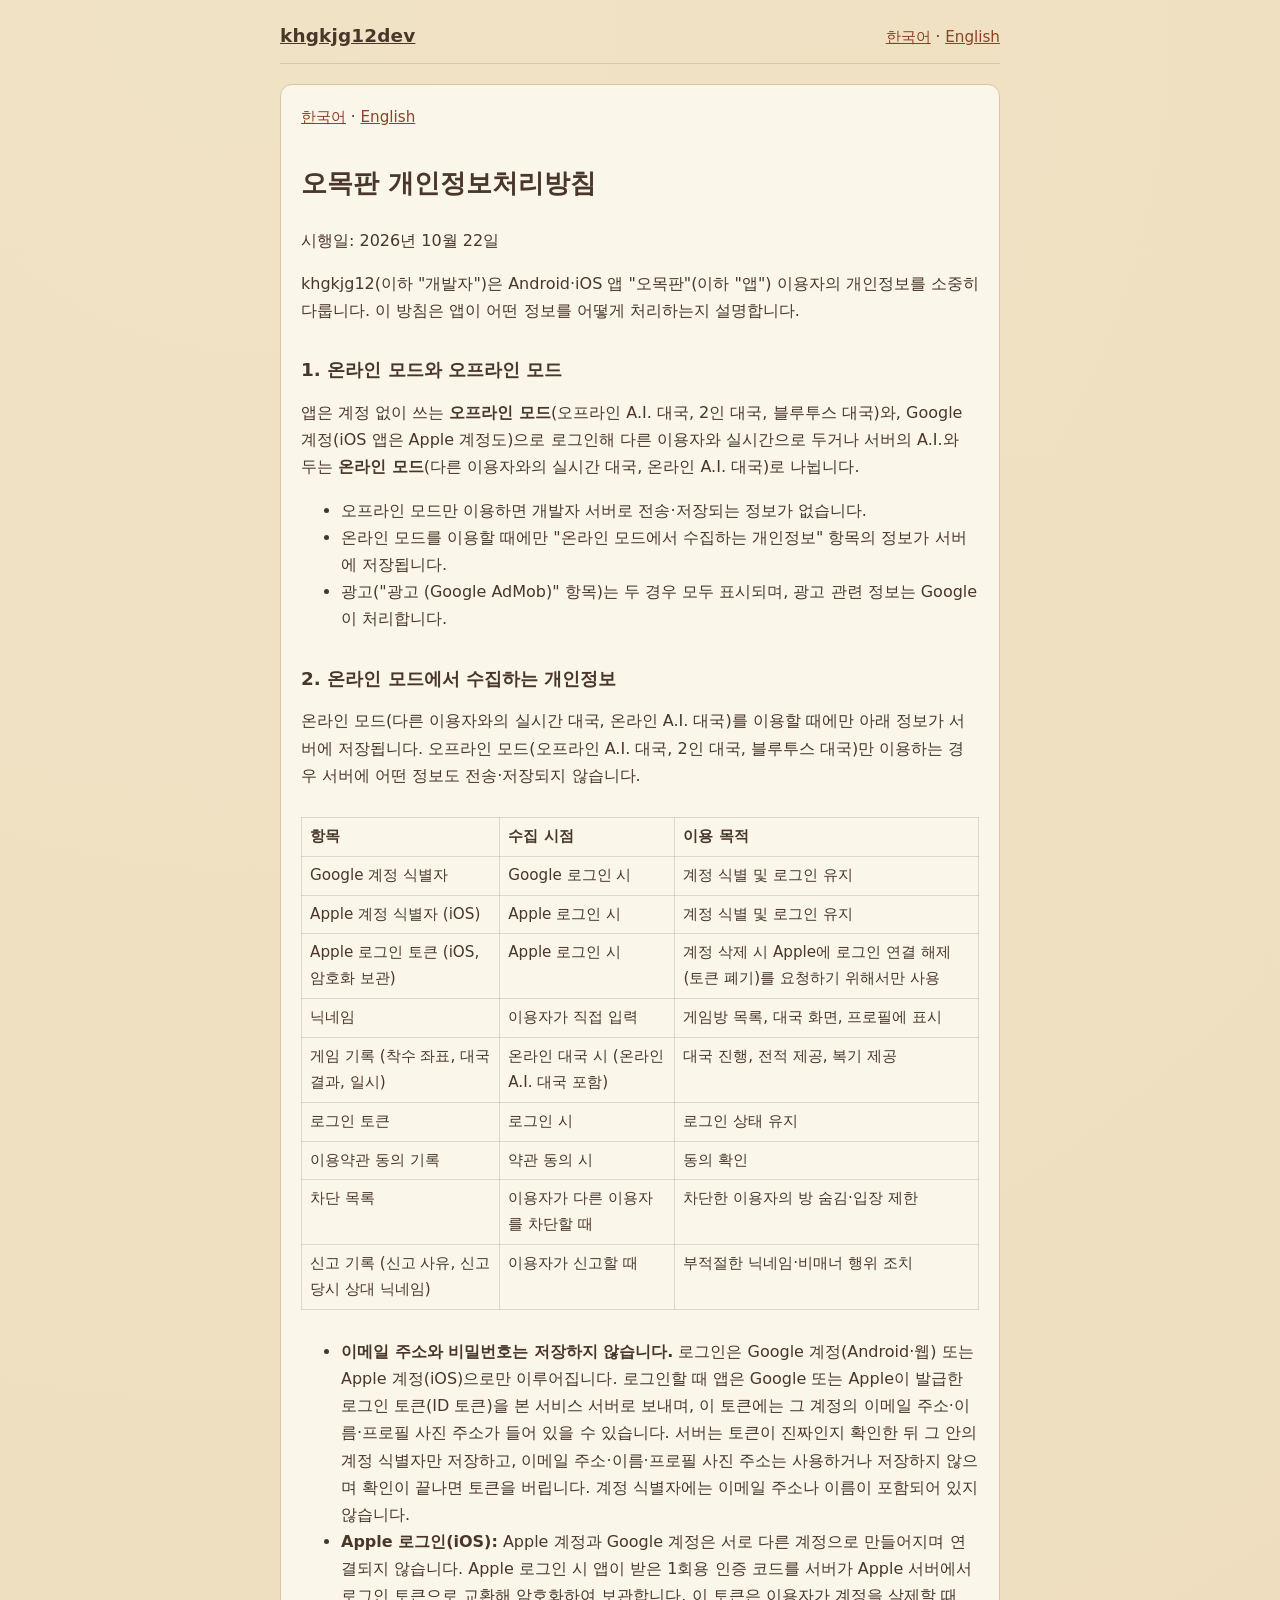
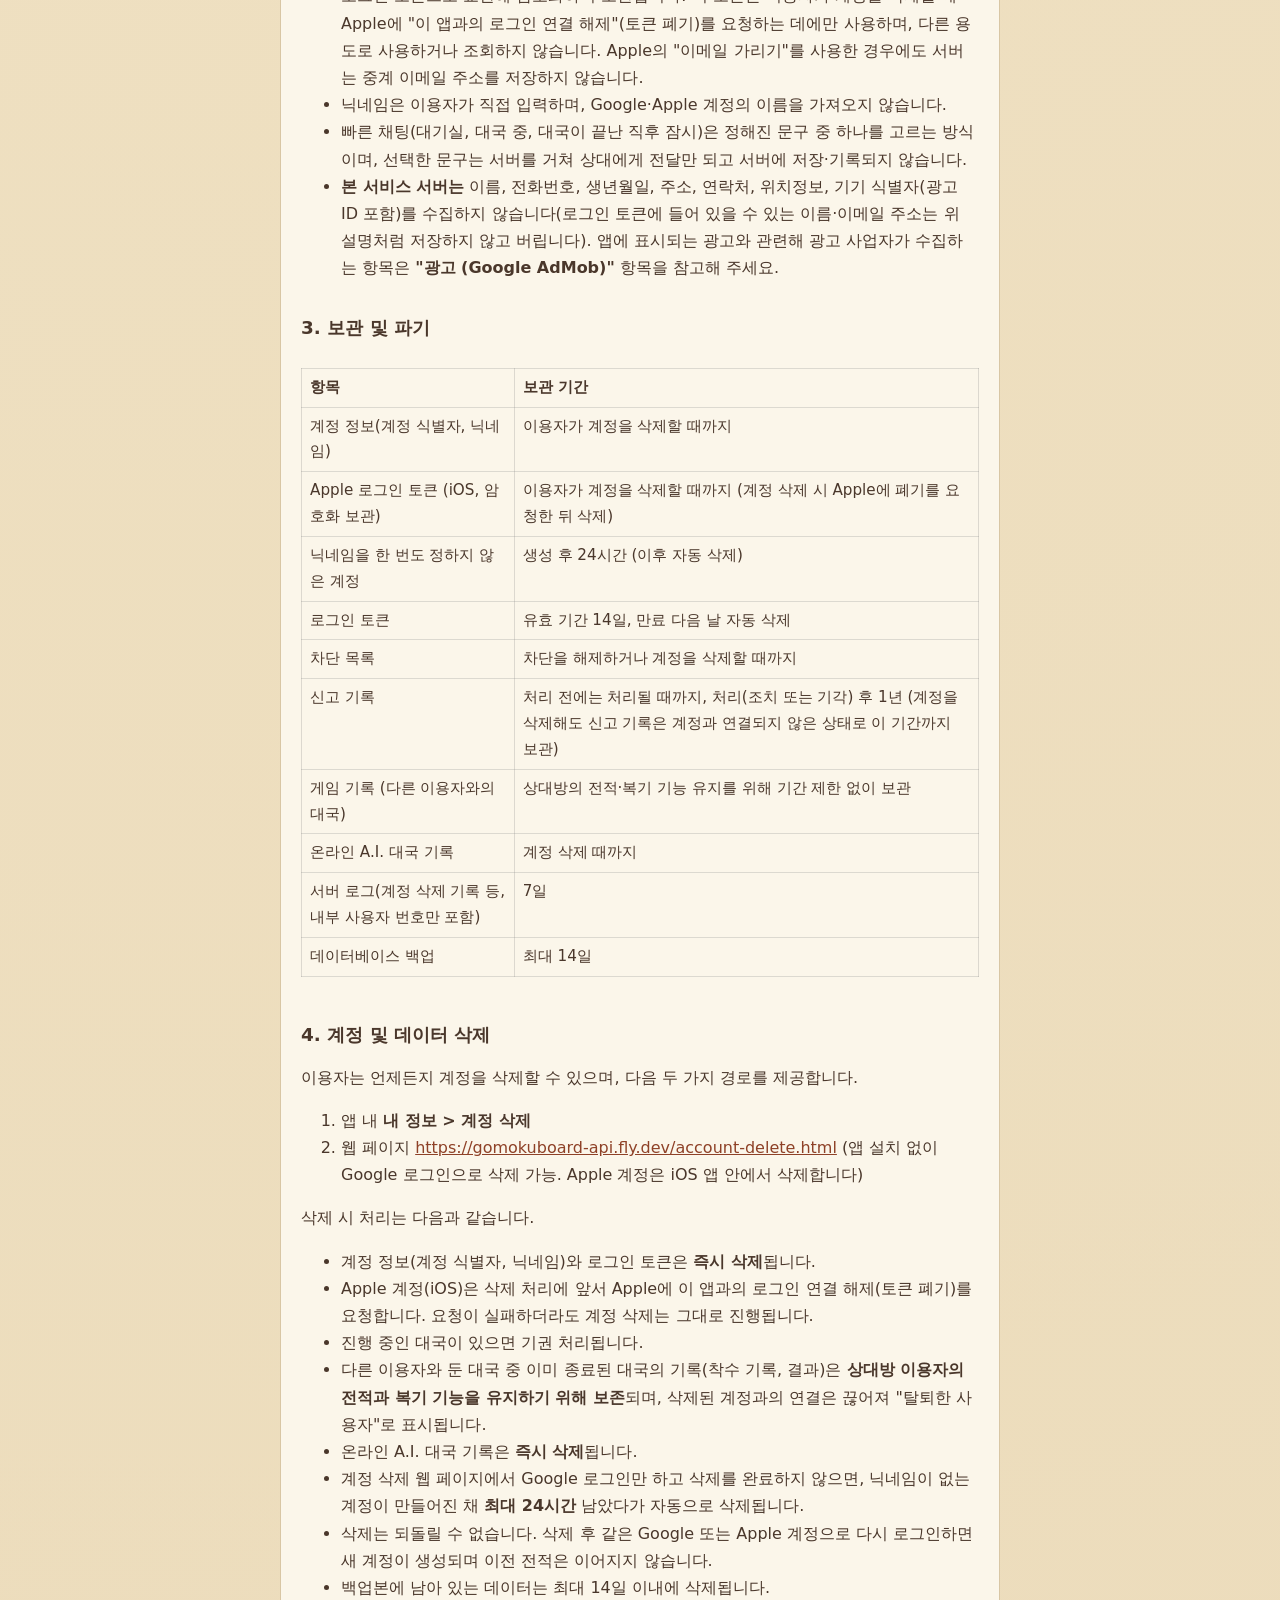
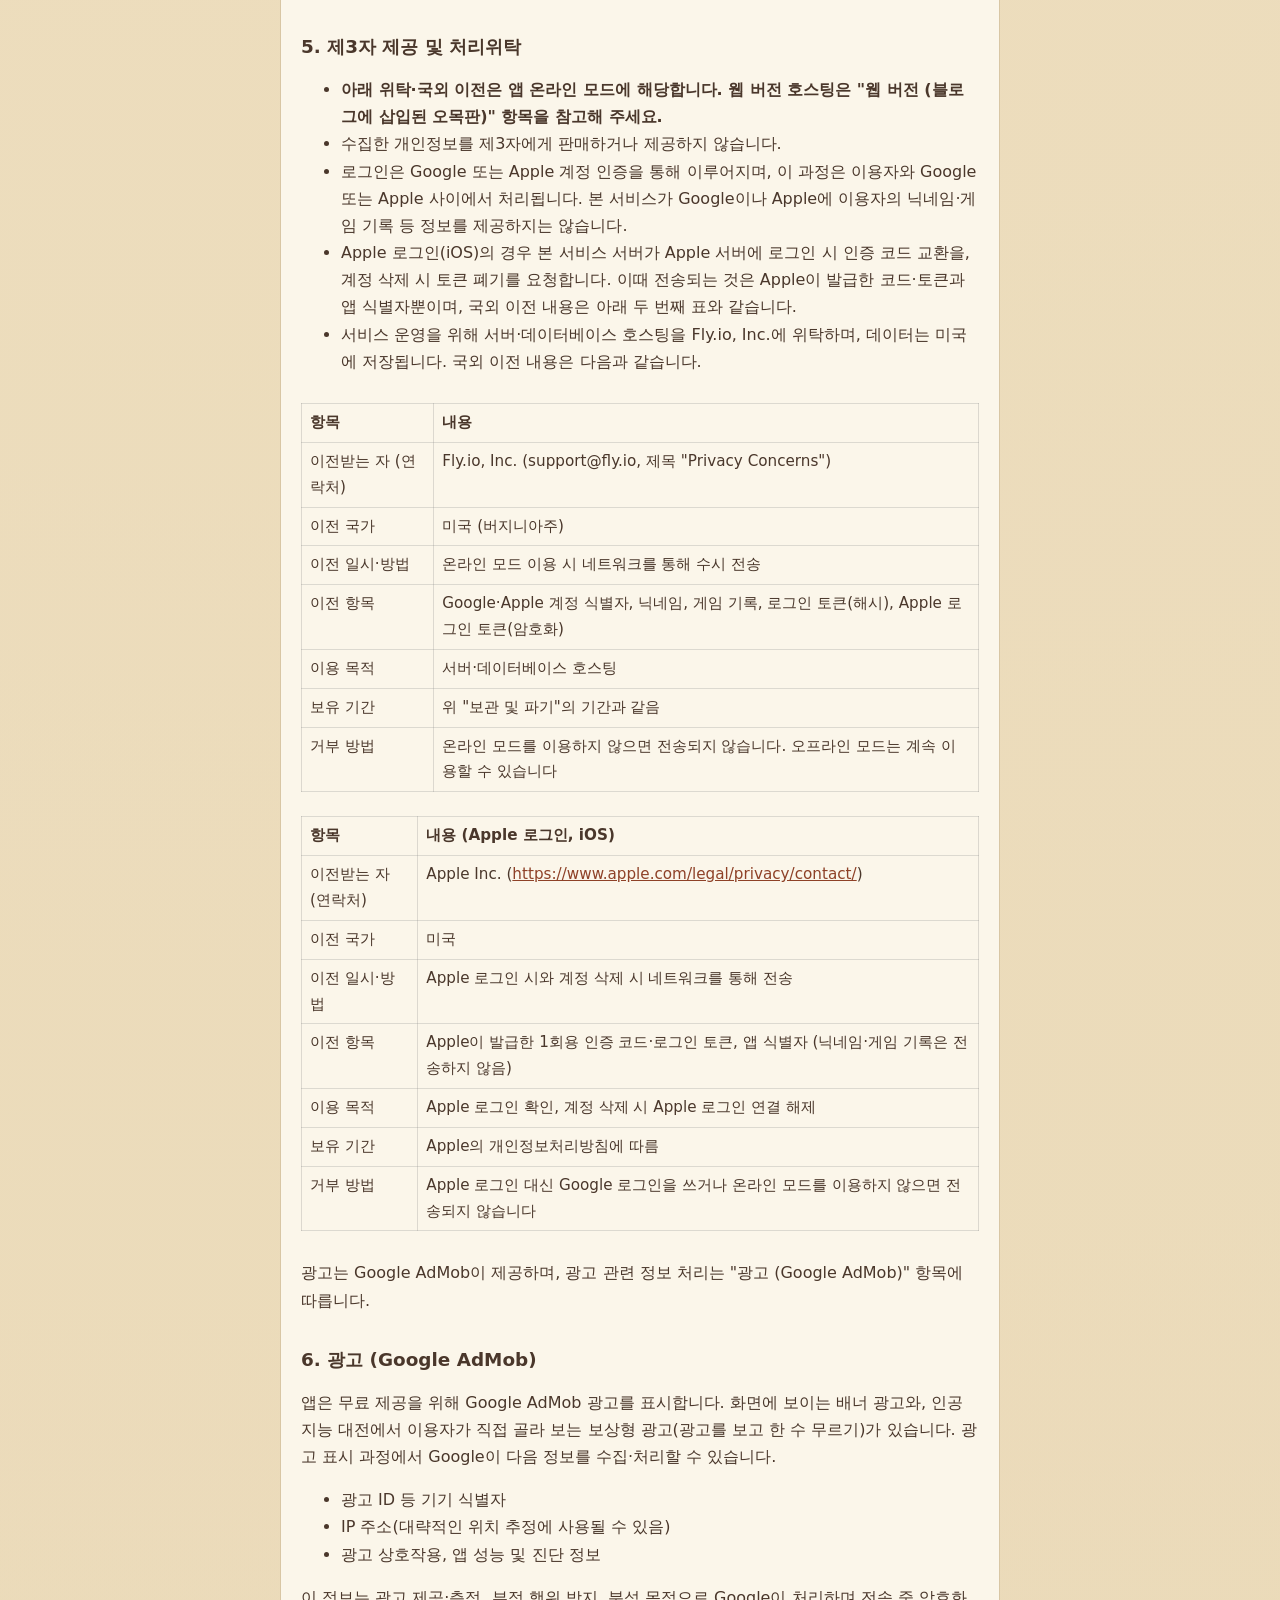
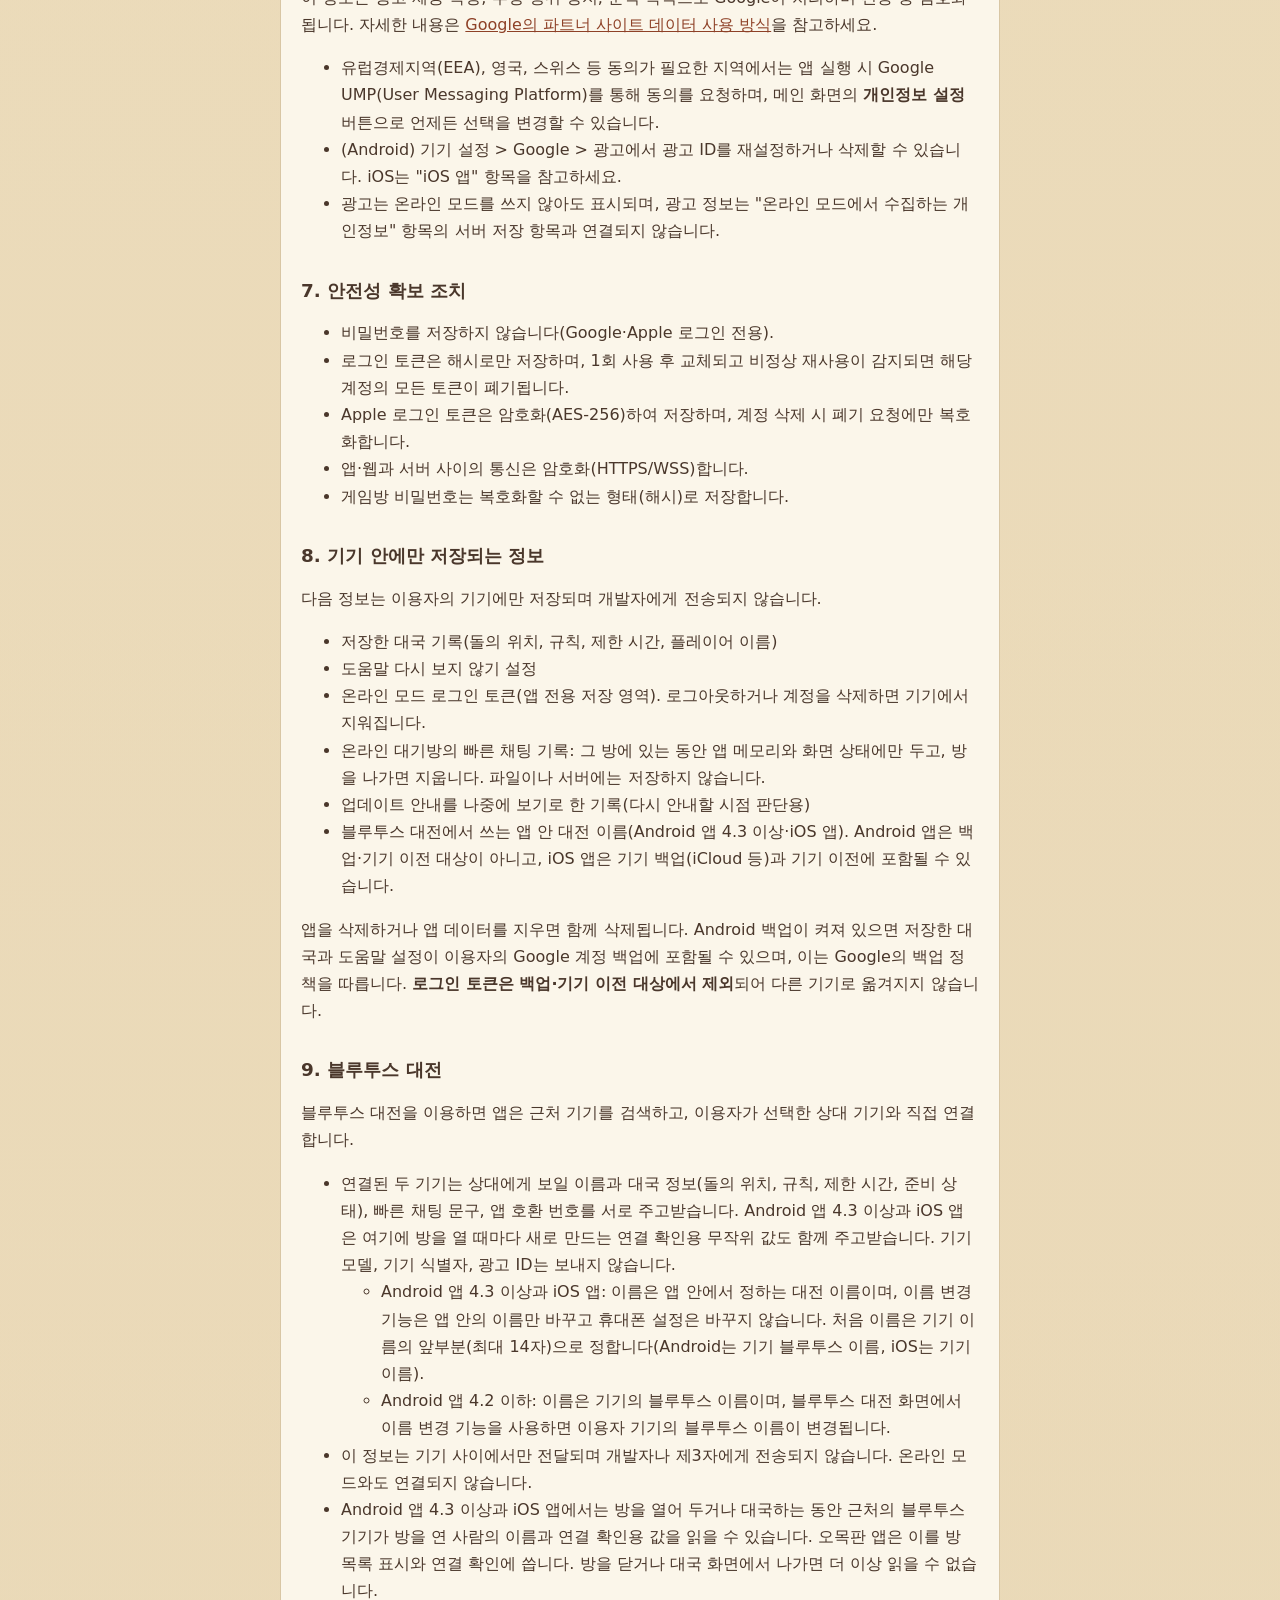
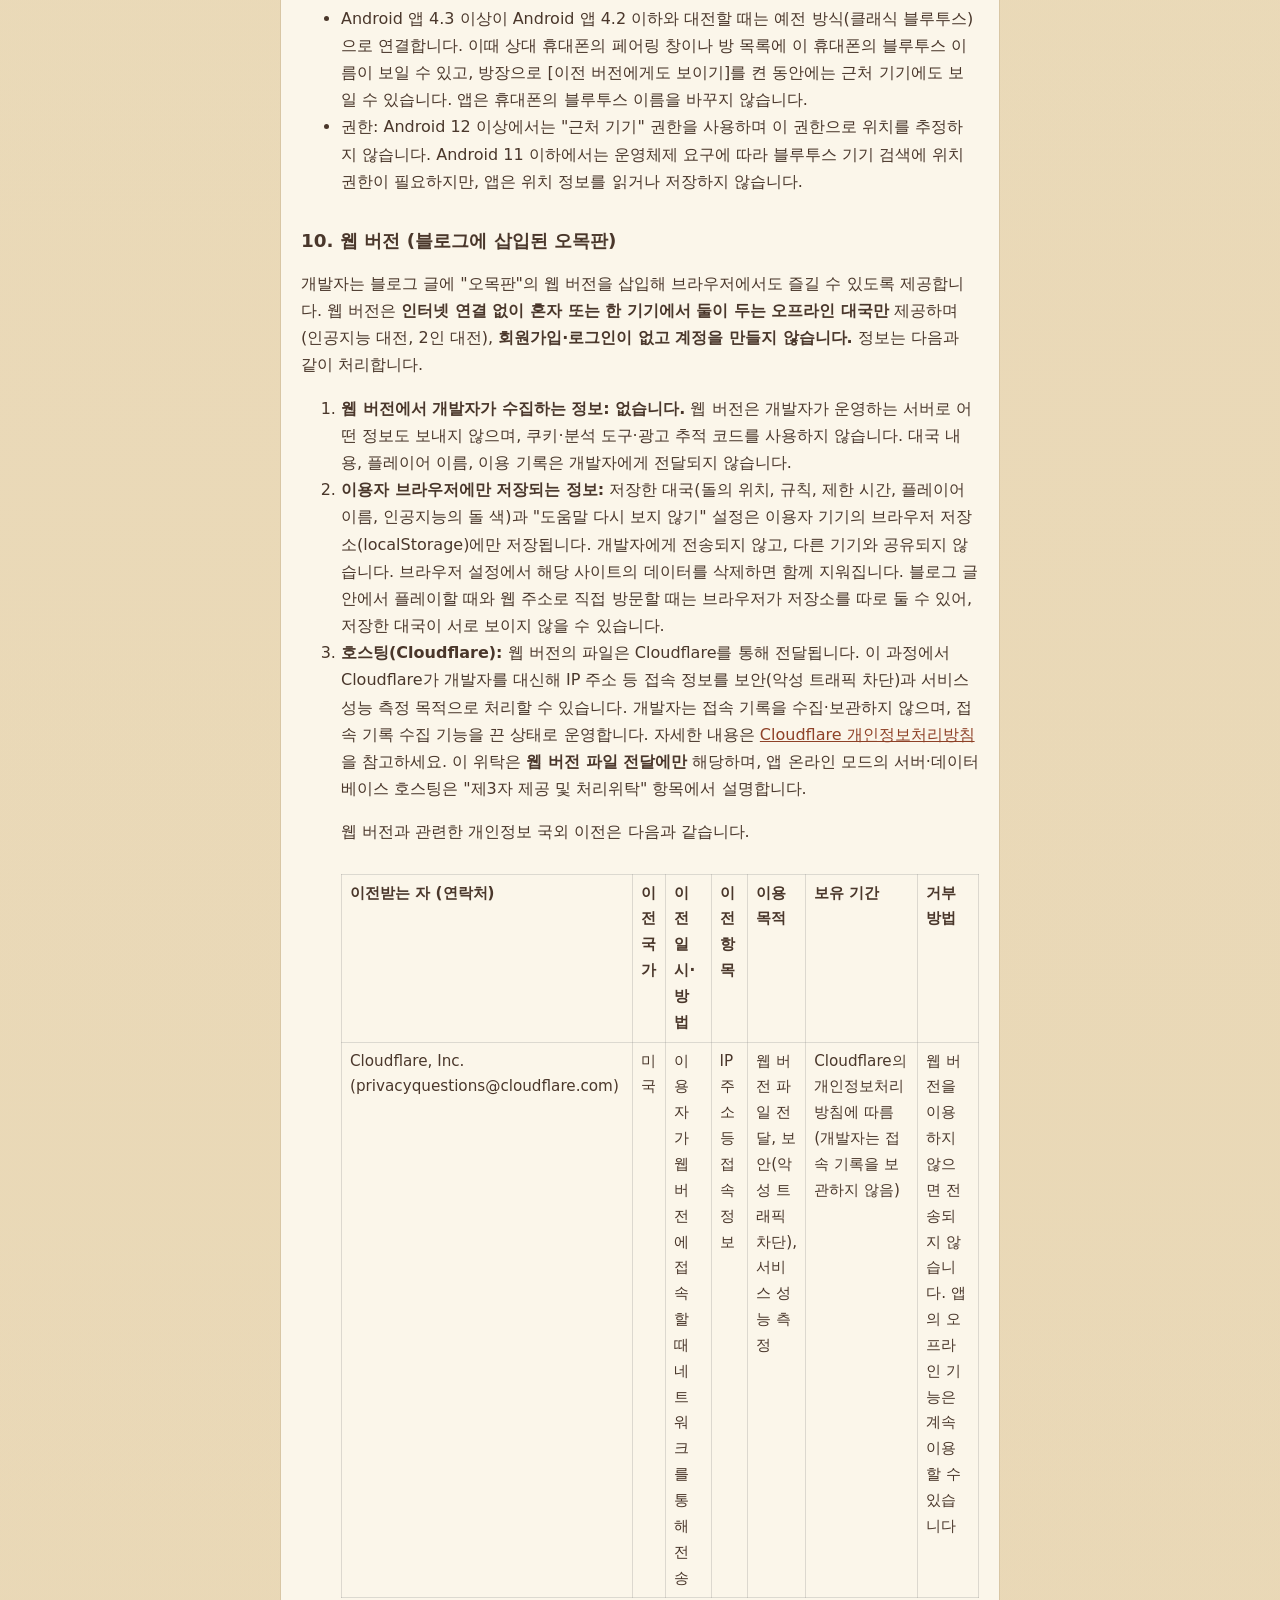
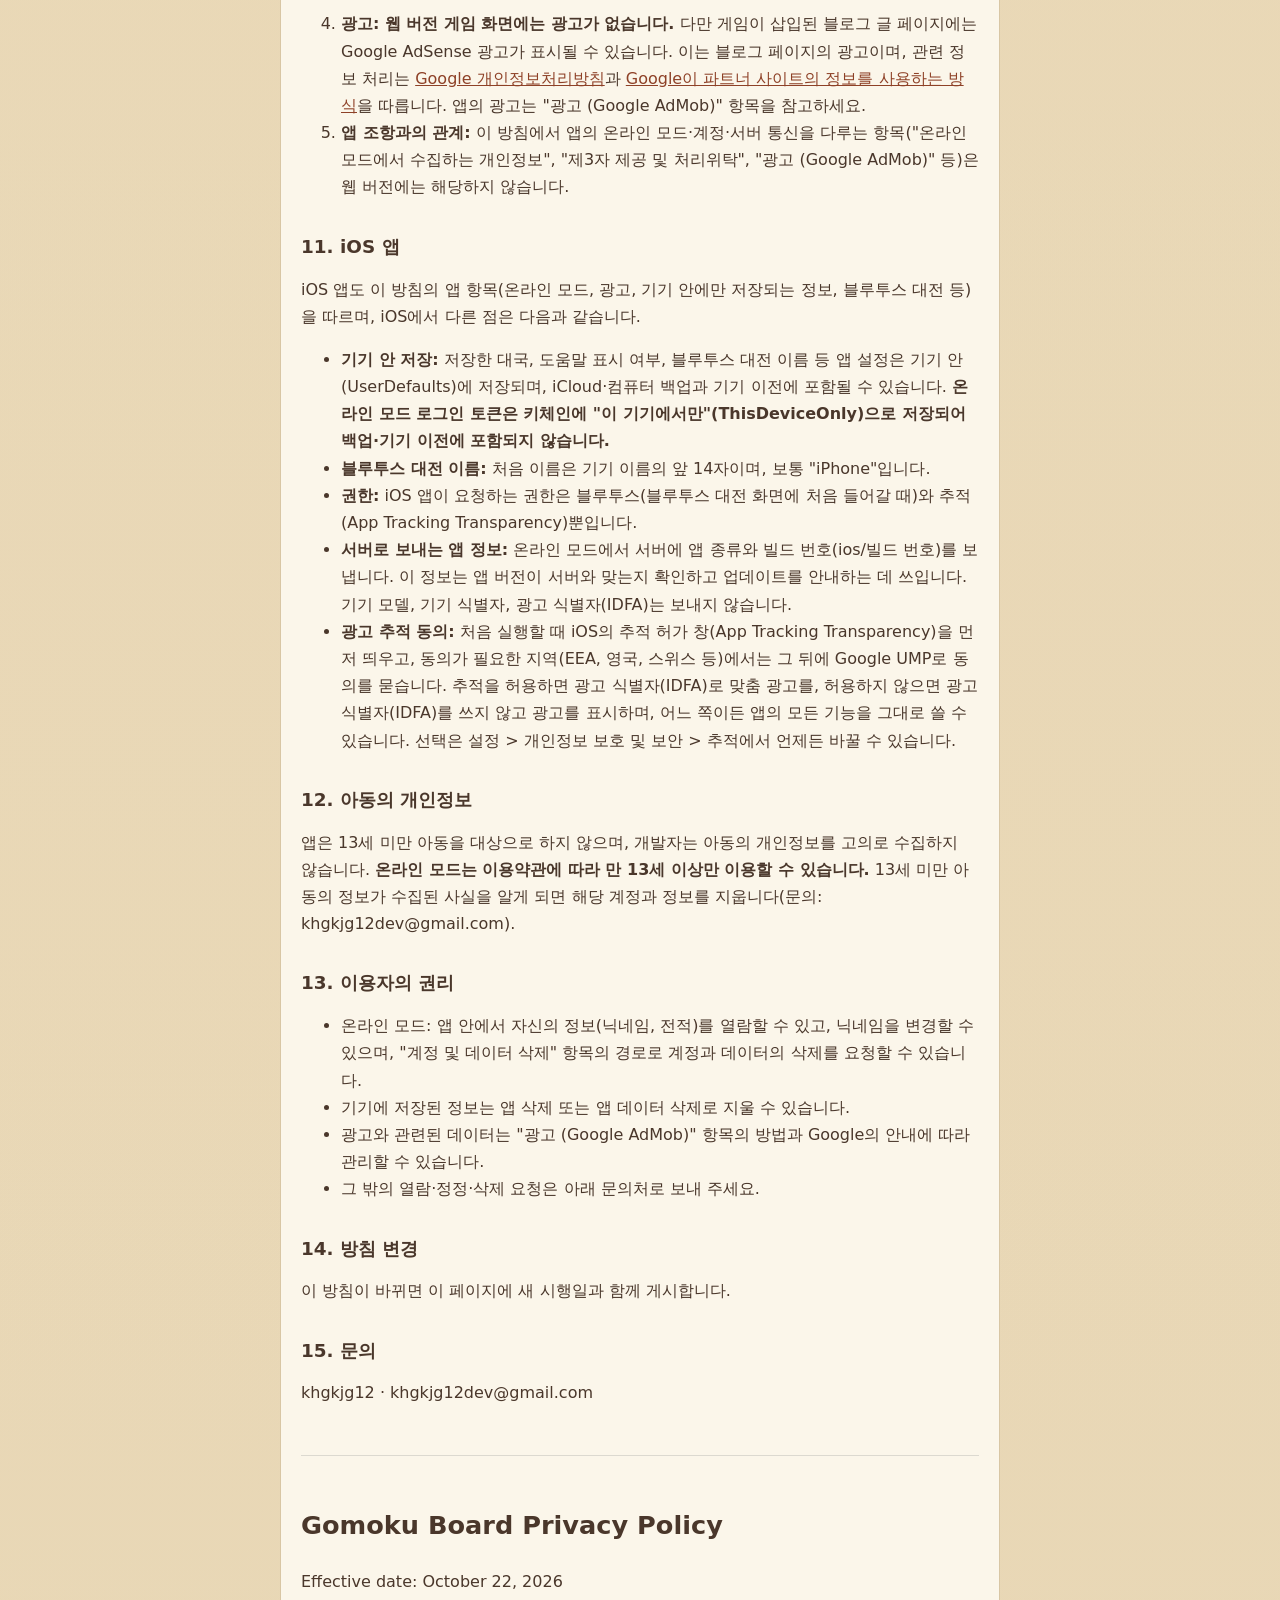
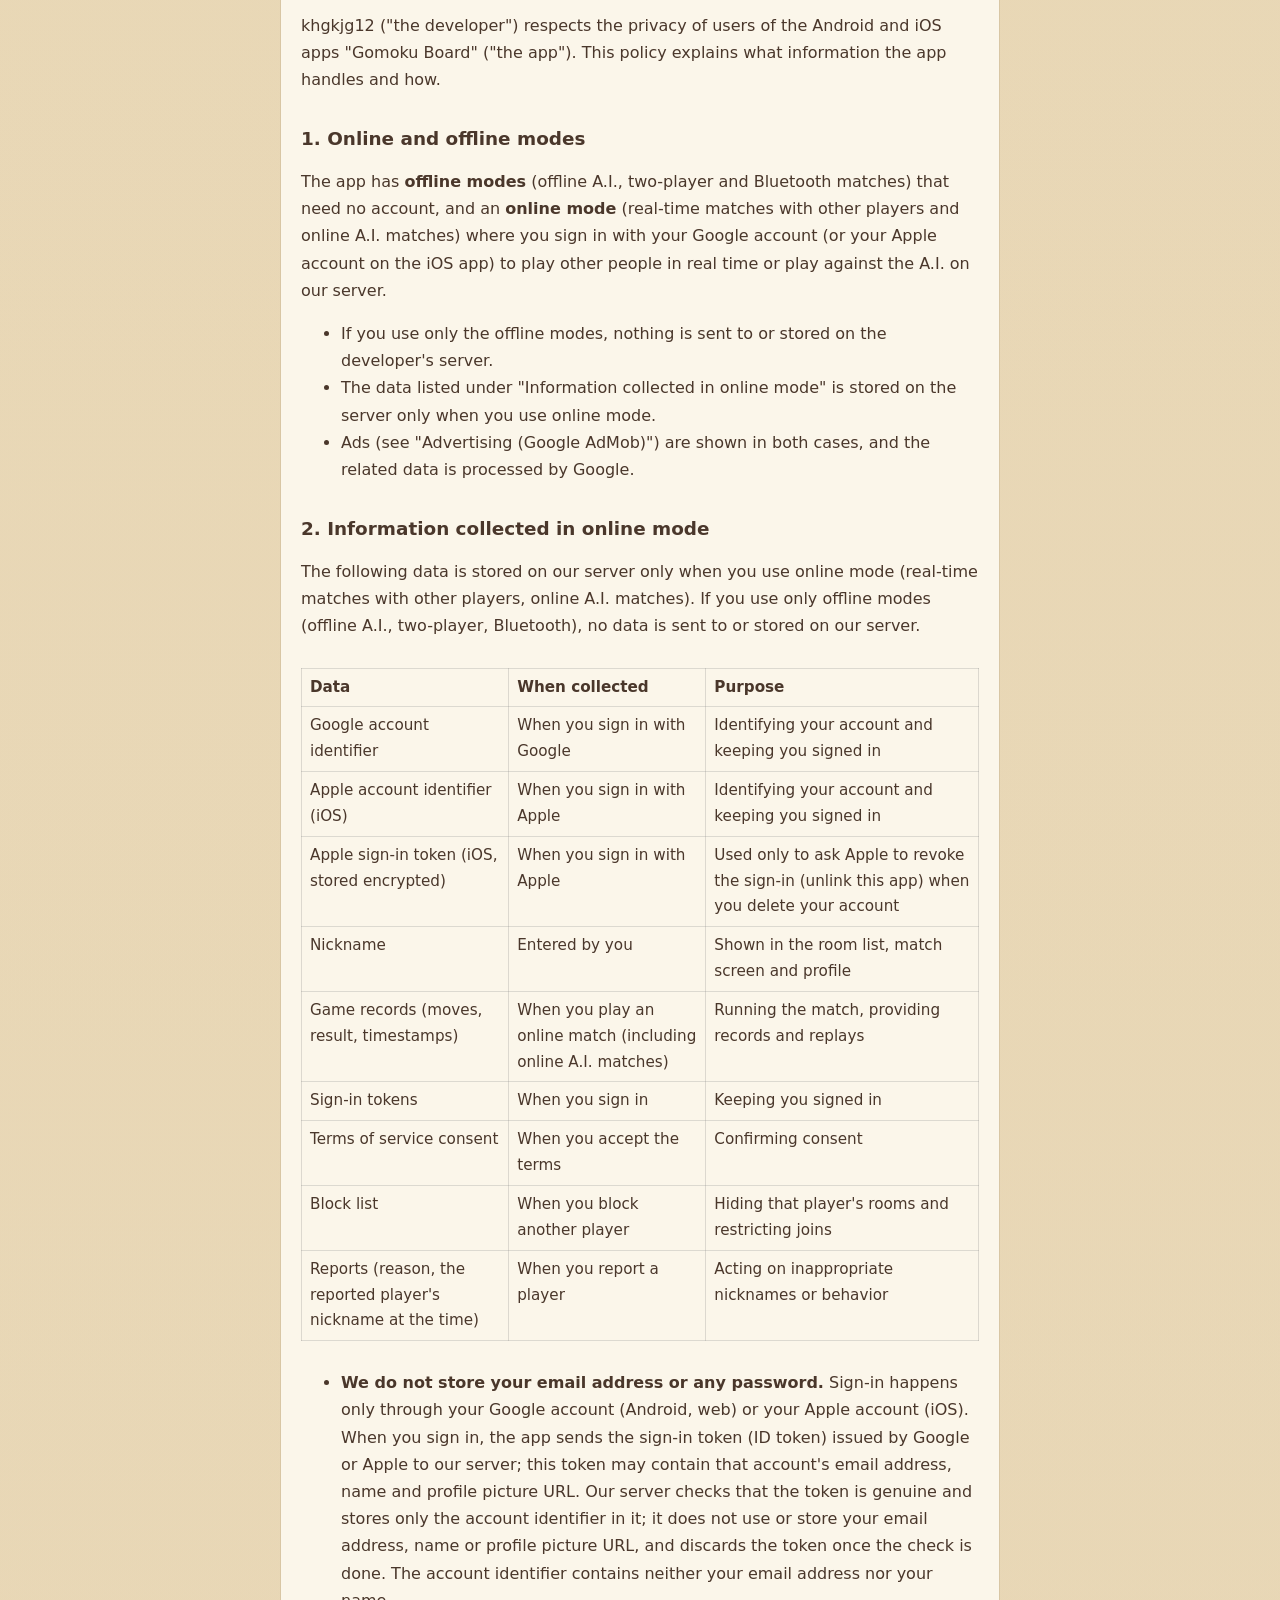
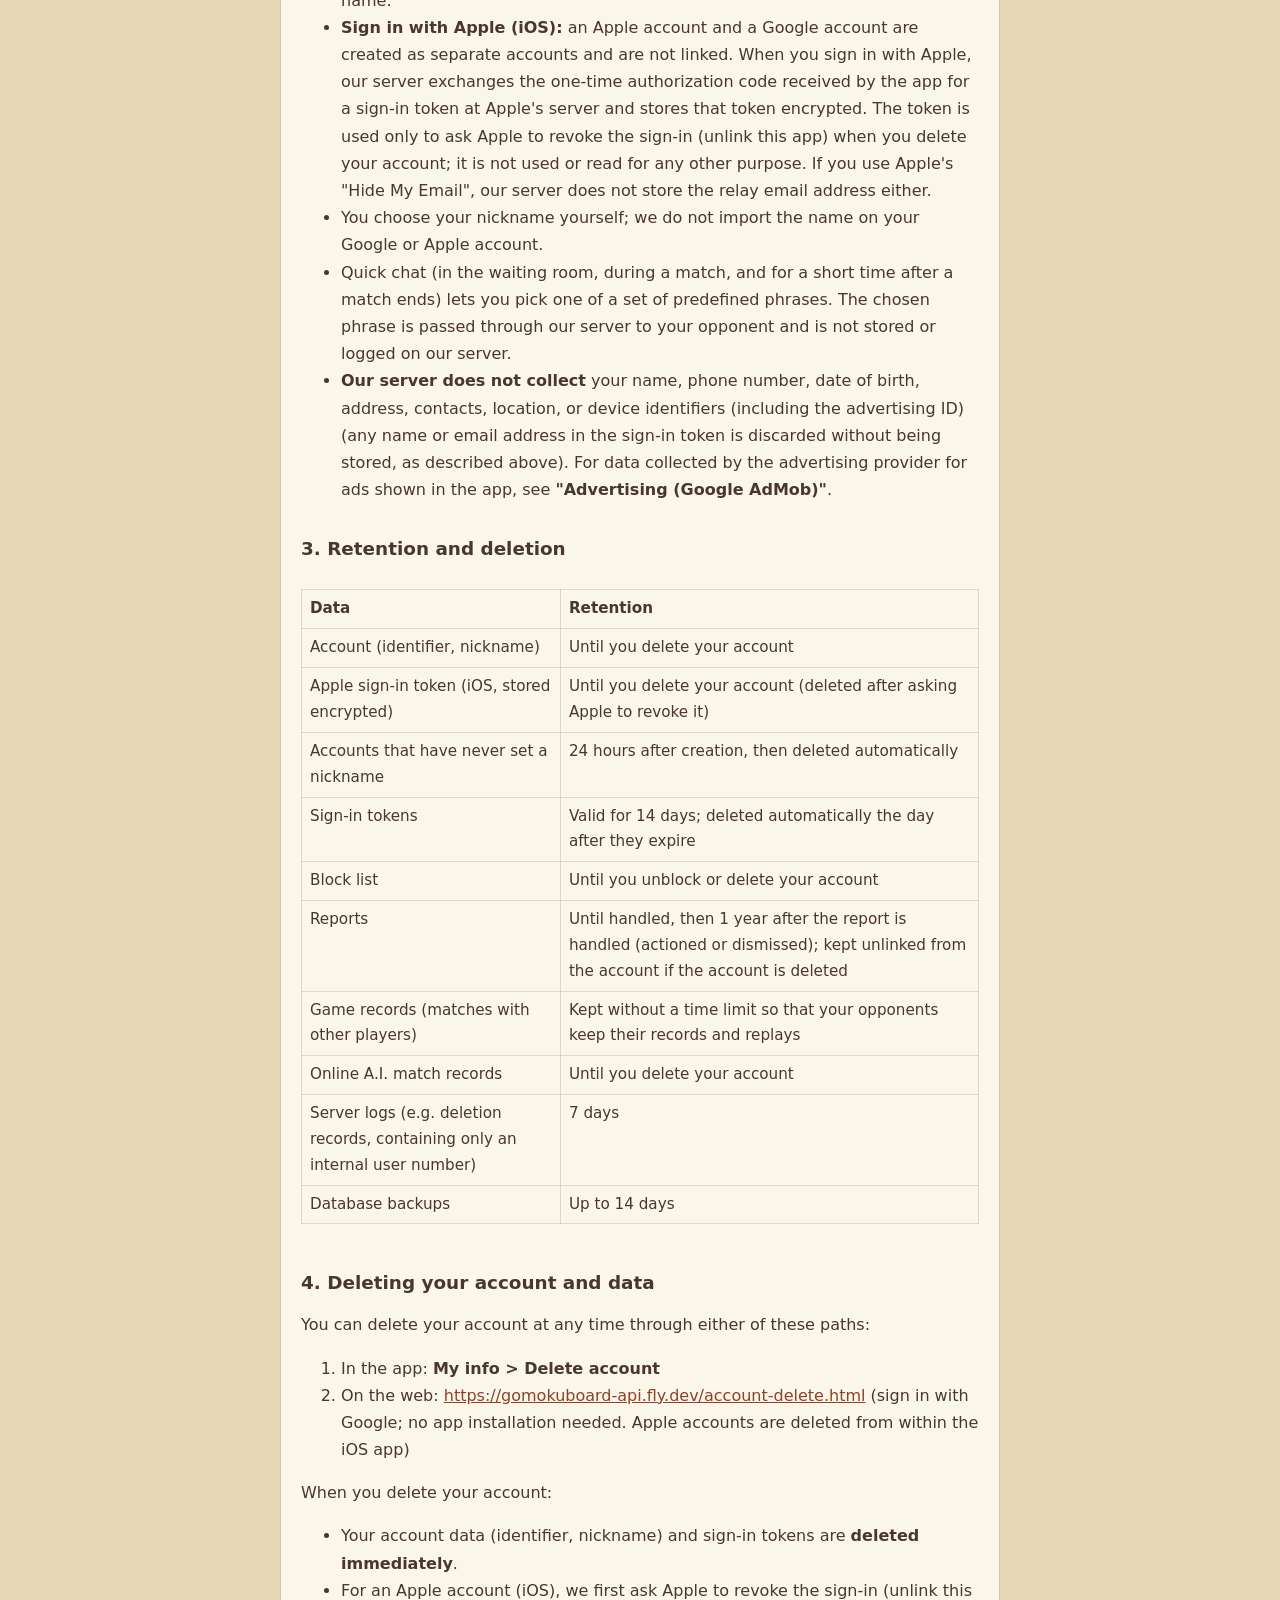
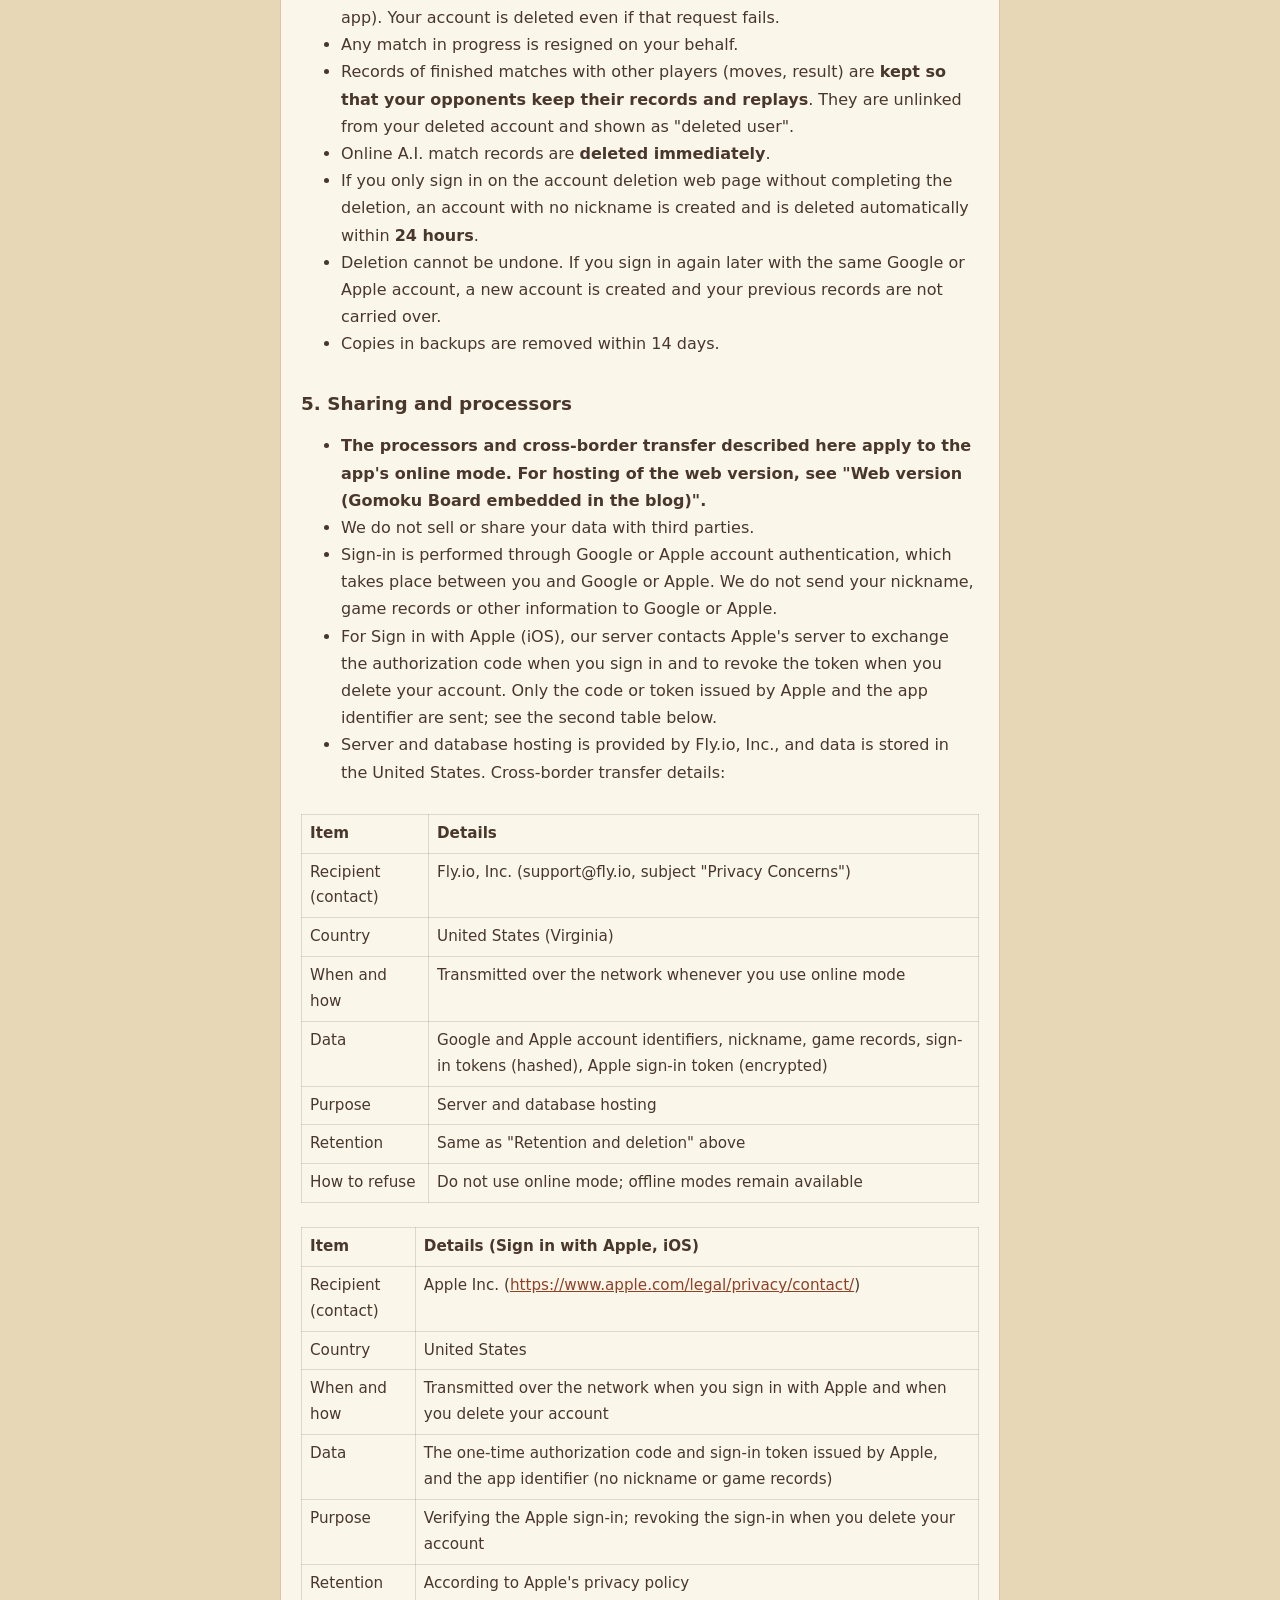
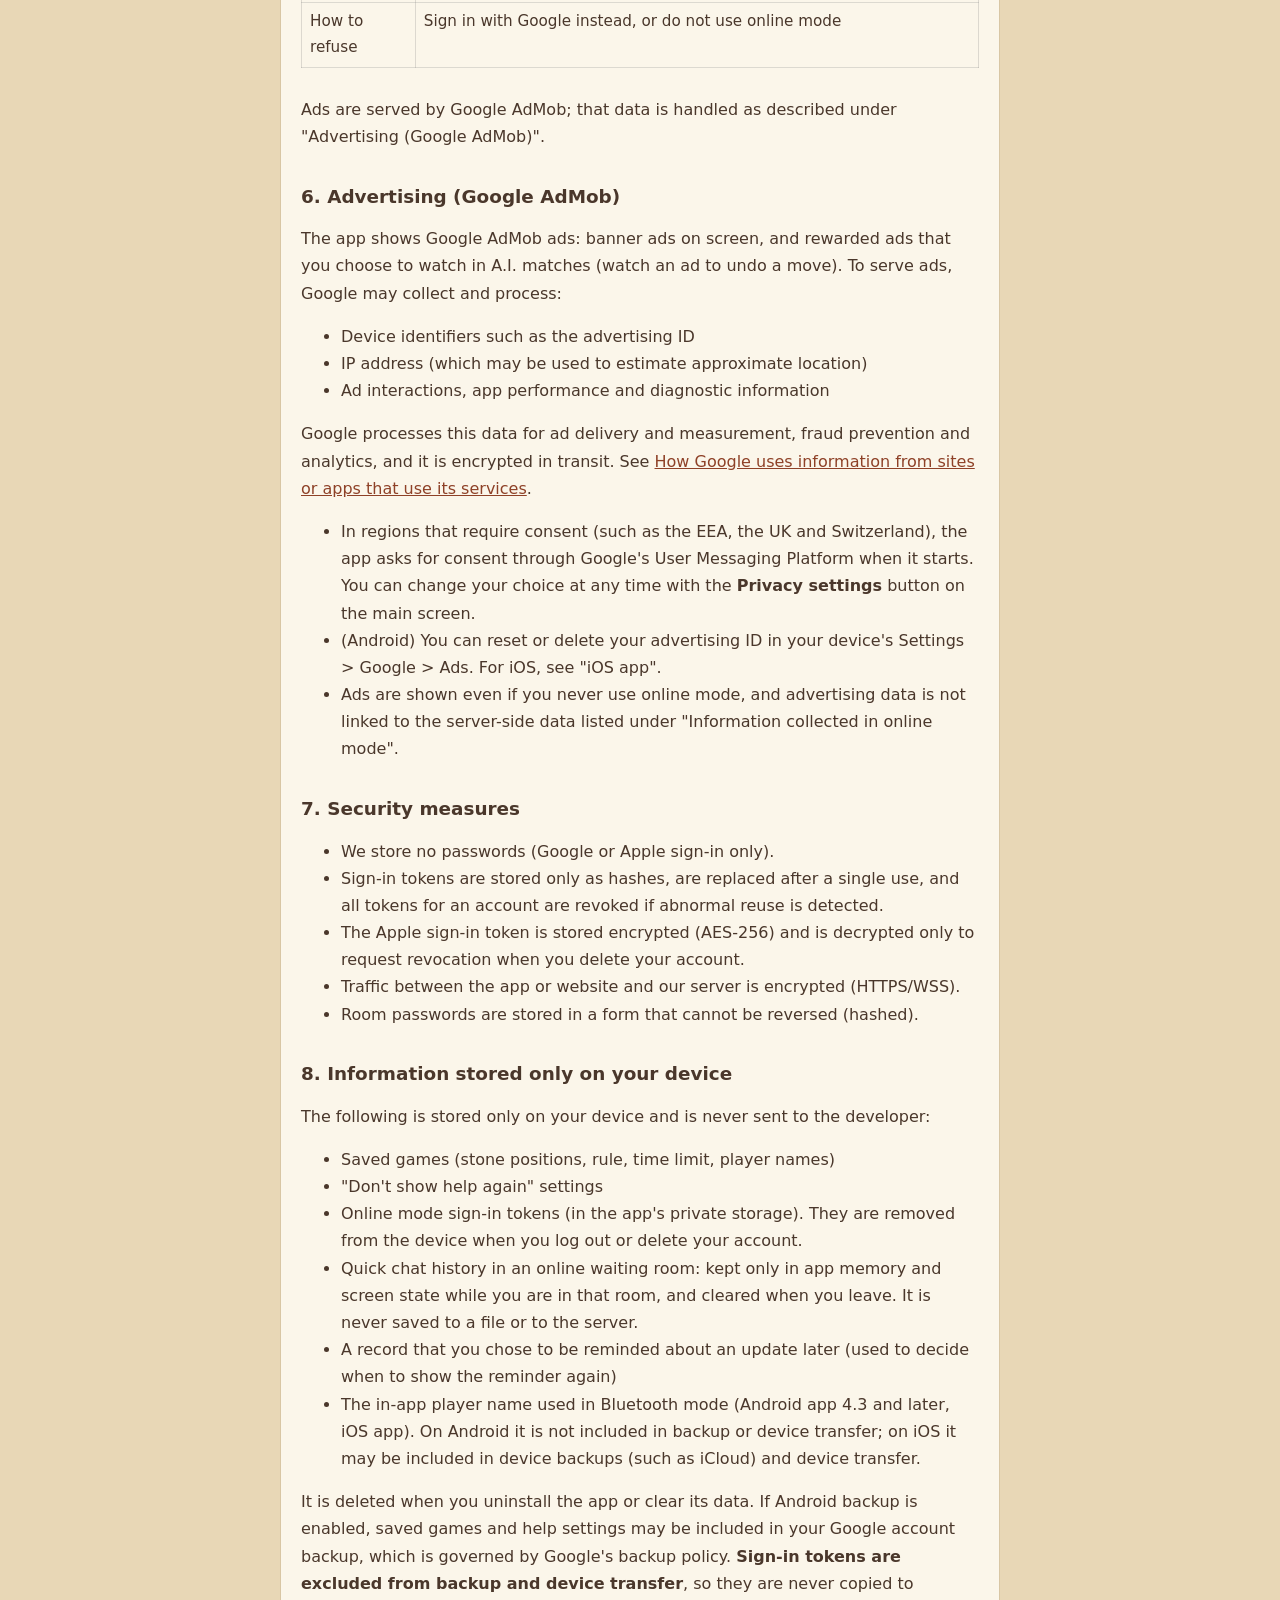
==== commit 92ce147f: "개인정보처리방침 2026-10-22 개정: iOS 앱, Apple 로그인, 보상형 광고, 블루투스 4.3 원본: gomoku-board docs/privacy_policy.html" ====
--- a/gomoku/privacy/index.html
+++ b/gomoku/privacy/index.html
@@ -4,8 +4,8 @@
     <meta charset="utf-8" />
     <meta name="viewport" content="width=device-width, initial-scale=1" />
     <title>오목판 개인정보처리방침 | khgkjg12dev</title>
-    <meta name="description" content="오목판 앱의 개인정보처리방침(시행일 2026년 9월 29일). 한국어·English." />
-    <link rel="icon" href="/assets/gomoku-icon-round.png" />
+    <meta name="description" content="오목판 앱의 개인정보처리방침(시행일 2026년 10월 22일). 한국어·English." />
+    <link rel="icon" href="/assets/gomoku-icon.png" />
     <link rel="stylesheet" href="/style.css" />
   </head>
   <body>
@@ -35,11 +35,11 @@
 
 <section id="ko" lang="ko">
 <h1>오목판 개인정보처리방침</h1>
-<p>시행일: 2026년 9월 29일</p>
-<p>khgkjg12(이하 "개발자")은 Android 앱 "오목판"(이하 "앱") 이용자의 개인정보를 소중히 다룹니다. 이 방침은 앱이 어떤 정보를 어떻게 처리하는지 설명합니다.</p>
+<p>시행일: 2026년 10월 22일</p>
+<p>khgkjg12(이하 "개발자")은 Android·iOS 앱 "오목판"(이하 "앱") 이용자의 개인정보를 소중히 다룹니다. 이 방침은 앱이 어떤 정보를 어떻게 처리하는지 설명합니다.</p>
 
 <h2>1. 온라인 모드와 오프라인 모드</h2>
-<p>앱은 계정 없이 쓰는 <strong>오프라인 모드</strong>(오프라인 A.I. 대국, 2인 대국, 블루투스 대국)와, Google 계정으로 로그인해 다른 이용자와 실시간으로 두거나 서버의 A.I.와 두는 <strong>온라인 모드</strong>(다른 이용자와의 실시간 대국, 온라인 A.I. 대국)로 나뉩니다.</p>
+<p>앱은 계정 없이 쓰는 <strong>오프라인 모드</strong>(오프라인 A.I. 대국, 2인 대국, 블루투스 대국)와, Google 계정(iOS 앱은 Apple 계정도)으로 로그인해 다른 이용자와 실시간으로 두거나 서버의 A.I.와 두는 <strong>온라인 모드</strong>(다른 이용자와의 실시간 대국, 온라인 A.I. 대국)로 나뉩니다.</p>
 <ul>
   <li>오프라인 모드만 이용하면 개발자 서버로 전송·저장되는 정보가 없습니다.</li>
   <li>온라인 모드를 이용할 때에만 "온라인 모드에서 수집하는 개인정보" 항목의 정보가 서버에 저장됩니다.</li>
@@ -48,27 +48,31 @@
 
 <h2>2. 온라인 모드에서 수집하는 개인정보</h2>
 <p>온라인 모드(다른 이용자와의 실시간 대국, 온라인 A.I. 대국)를 이용할 때에만 아래 정보가 서버에 저장됩니다. 오프라인 모드(오프라인 A.I. 대국, 2인 대국, 블루투스 대국)만 이용하는 경우 서버에 어떤 정보도 전송·저장되지 않습니다.</p>
-<table>
+<div class="table-wrap"><table>
   <tr><th>항목</th><th>수집 시점</th><th>이용 목적</th></tr>
   <tr><td>Google 계정 식별자</td><td>Google 로그인 시</td><td>계정 식별 및 로그인 유지</td></tr>
+  <tr><td>Apple 계정 식별자 (iOS)</td><td>Apple 로그인 시</td><td>계정 식별 및 로그인 유지</td></tr>
+  <tr><td>Apple 로그인 토큰 (iOS, 암호화 보관)</td><td>Apple 로그인 시</td><td>계정 삭제 시 Apple에 로그인 연결 해제(토큰 폐기)를 요청하기 위해서만 사용</td></tr>
   <tr><td>닉네임</td><td>이용자가 직접 입력</td><td>게임방 목록, 대국 화면, 프로필에 표시</td></tr>
   <tr><td>게임 기록 (착수 좌표, 대국 결과, 일시)</td><td>온라인 대국 시 (온라인 A.I. 대국 포함)</td><td>대국 진행, 전적 제공, 복기 제공</td></tr>
   <tr><td>로그인 토큰</td><td>로그인 시</td><td>로그인 상태 유지</td></tr>
   <tr><td>이용약관 동의 기록</td><td>약관 동의 시</td><td>동의 확인</td></tr>
   <tr><td>차단 목록</td><td>이용자가 다른 이용자를 차단할 때</td><td>차단한 이용자의 방 숨김·입장 제한</td></tr>
   <tr><td>신고 기록 (신고 사유, 신고 당시 상대 닉네임)</td><td>이용자가 신고할 때</td><td>부적절한 닉네임·비매너 행위 조치</td></tr>
-</table>
-<ul>
-  <li><strong>이메일 주소와 비밀번호는 저장하지 않습니다.</strong> 로그인은 Google 계정으로만 이루어집니다. 로그인할 때 앱은 Google이 발급한 로그인 토큰(ID 토큰)을 본 서비스 서버로 보내며, 이 토큰에는 Google 계정의 이메일 주소·이름·프로필 사진 주소가 들어 있을 수 있습니다. 서버는 토큰이 진짜인지 확인한 뒤 그 안의 Google 계정 식별자만 저장하고, 이메일 주소·이름·프로필 사진 주소는 사용하거나 저장하지 않으며 확인이 끝나면 토큰을 버립니다. 계정 식별자에는 이메일 주소나 이름이 포함되어 있지 않습니다.</li>
-  <li>닉네임은 이용자가 직접 입력하며, Google 계정의 이름을 가져오지 않습니다.</li>
+</table></div>
+<ul>
+  <li><strong>이메일 주소와 비밀번호는 저장하지 않습니다.</strong> 로그인은 Google 계정(Android·웹) 또는 Apple 계정(iOS)으로만 이루어집니다. 로그인할 때 앱은 Google 또는 Apple이 발급한 로그인 토큰(ID 토큰)을 본 서비스 서버로 보내며, 이 토큰에는 그 계정의 이메일 주소·이름·프로필 사진 주소가 들어 있을 수 있습니다. 서버는 토큰이 진짜인지 확인한 뒤 그 안의 계정 식별자만 저장하고, 이메일 주소·이름·프로필 사진 주소는 사용하거나 저장하지 않으며 확인이 끝나면 토큰을 버립니다. 계정 식별자에는 이메일 주소나 이름이 포함되어 있지 않습니다.</li>
+  <li><strong>Apple 로그인(iOS):</strong> Apple 계정과 Google 계정은 서로 다른 계정으로 만들어지며 연결되지 않습니다. Apple 로그인 시 앱이 받은 1회용 인증 코드를 서버가 Apple 서버에서 로그인 토큰으로 교환해 암호화하여 보관합니다. 이 토큰은 이용자가 계정을 삭제할 때 Apple에 "이 앱과의 로그인 연결 해제"(토큰 폐기)를 요청하는 데에만 사용하며, 다른 용도로 사용하거나 조회하지 않습니다. Apple의 "이메일 가리기"를 사용한 경우에도 서버는 중계 이메일 주소를 저장하지 않습니다.</li>
+  <li>닉네임은 이용자가 직접 입력하며, Google·Apple 계정의 이름을 가져오지 않습니다.</li>
   <li>빠른 채팅(대기실, 대국 중, 대국이 끝난 직후 잠시)은 정해진 문구 중 하나를 고르는 방식이며, 선택한 문구는 서버를 거쳐 상대에게 전달만 되고 서버에 저장·기록되지 않습니다.</li>
   <li><strong>본 서비스 서버는</strong> 이름, 전화번호, 생년월일, 주소, 연락처, 위치정보, 기기 식별자(광고 ID 포함)를 수집하지 않습니다(로그인 토큰에 들어 있을 수 있는 이름·이메일 주소는 위 설명처럼 저장하지 않고 버립니다). 앱에 표시되는 광고와 관련해 광고 사업자가 수집하는 항목은 <strong>"광고 (Google AdMob)"</strong> 항목을 참고해 주세요.</li>
 </ul>
 
 <h2>3. 보관 및 파기</h2>
-<table>
+<div class="table-wrap"><table>
   <tr><th>항목</th><th>보관 기간</th></tr>
   <tr><td>계정 정보(계정 식별자, 닉네임)</td><td>이용자가 계정을 삭제할 때까지</td></tr>
+  <tr><td>Apple 로그인 토큰 (iOS, 암호화 보관)</td><td>이용자가 계정을 삭제할 때까지 (계정 삭제 시 Apple에 폐기를 요청한 뒤 삭제)</td></tr>
   <tr><td>닉네임을 한 번도 정하지 않은 계정</td><td>생성 후 24시간 (이후 자동 삭제)</td></tr>
   <tr><td>로그인 토큰</td><td>유효 기간 14일, 만료 다음 날 자동 삭제</td></tr>
   <tr><td>차단 목록</td><td>차단을 해제하거나 계정을 삭제할 때까지</td></tr>
@@ -77,22 +81,23 @@
   <tr><td>온라인 A.I. 대국 기록</td><td>계정 삭제 때까지</td></tr>
   <tr><td>서버 로그(계정 삭제 기록 등, 내부 사용자 번호만 포함)</td><td>7일</td></tr>
   <tr><td>데이터베이스 백업</td><td>최대 14일</td></tr>
-</table>
+</table></div>
 
 <h2>4. 계정 및 데이터 삭제</h2>
 <p>이용자는 언제든지 계정을 삭제할 수 있으며, 다음 두 가지 경로를 제공합니다.</p>
 <ol>
   <li>앱 내 <strong>내 정보 &gt; 계정 삭제</strong></li>
-  <li>웹 페이지 <a href="https://gomokuboard-api.fly.dev/account-delete.html">https://gomokuboard-api.fly.dev/account-delete.html</a> (앱 설치 없이 Google 로그인으로 삭제 가능)</li>
+  <li>웹 페이지 <a href="https://gomokuboard-api.fly.dev/account-delete.html">https://gomokuboard-api.fly.dev/account-delete.html</a> (앱 설치 없이 Google 로그인으로 삭제 가능. Apple 계정은 iOS 앱 안에서 삭제합니다)</li>
 </ol>
 <p>삭제 시 처리는 다음과 같습니다.</p>
 <ul>
   <li>계정 정보(계정 식별자, 닉네임)와 로그인 토큰은 <strong>즉시 삭제</strong>됩니다.</li>
+  <li>Apple 계정(iOS)은 삭제 처리에 앞서 Apple에 이 앱과의 로그인 연결 해제(토큰 폐기)를 요청합니다. 요청이 실패하더라도 계정 삭제는 그대로 진행됩니다.</li>
   <li>진행 중인 대국이 있으면 기권 처리됩니다.</li>
   <li>다른 이용자와 둔 대국 중 이미 종료된 대국의 기록(착수 기록, 결과)은 <strong>상대방 이용자의 전적과 복기 기능을 유지하기 위해 보존</strong>되며, 삭제된 계정과의 연결은 끊어져 "탈퇴한 사용자"로 표시됩니다.</li>
   <li>온라인 A.I. 대국 기록은 <strong>즉시 삭제</strong>됩니다.</li>
   <li>계정 삭제 웹 페이지에서 Google 로그인만 하고 삭제를 완료하지 않으면, 닉네임이 없는 계정이 만들어진 채 <strong>최대 24시간</strong> 남았다가 자동으로 삭제됩니다.</li>
-  <li>삭제는 되돌릴 수 없습니다. 삭제 후 같은 Google 계정으로 다시 로그인하면 새 계정이 생성되며 이전 전적은 이어지지 않습니다.</li>
+  <li>삭제는 되돌릴 수 없습니다. 삭제 후 같은 Google 또는 Apple 계정으로 다시 로그인하면 새 계정이 생성되며 이전 전적은 이어지지 않습니다.</li>
   <li>백업본에 남아 있는 데이터는 최대 14일 이내에 삭제됩니다.</li>
 </ul>
 
@@ -100,23 +105,34 @@
 <ul>
   <li><strong>아래 위탁·국외 이전은 앱 온라인 모드에 해당합니다. 웹 버전 호스팅은 "웹 버전 (블로그에 삽입된 오목판)" 항목을 참고해 주세요.</strong></li>
   <li>수집한 개인정보를 제3자에게 판매하거나 제공하지 않습니다.</li>
-  <li>로그인은 Google 계정 인증을 통해 이루어지며, 이 과정은 이용자와 Google 사이에서 처리됩니다. 본 서비스가 Google에 이용자 정보를 제공하지는 않습니다.</li>
+  <li>로그인은 Google 또는 Apple 계정 인증을 통해 이루어지며, 이 과정은 이용자와 Google 또는 Apple 사이에서 처리됩니다. 본 서비스가 Google이나 Apple에 이용자의 닉네임·게임 기록 등 정보를 제공하지는 않습니다.</li>
+  <li>Apple 로그인(iOS)의 경우 본 서비스 서버가 Apple 서버에 로그인 시 인증 코드 교환을, 계정 삭제 시 토큰 폐기를 요청합니다. 이때 전송되는 것은 Apple이 발급한 코드·토큰과 앱 식별자뿐이며, 국외 이전 내용은 아래 두 번째 표와 같습니다.</li>
   <li>서비스 운영을 위해 서버·데이터베이스 호스팅을 Fly.io, Inc.에 위탁하며, 데이터는 미국에 저장됩니다. 국외 이전 내용은 다음과 같습니다.</li>
 </ul>
-<table>
+<div class="table-wrap"><table>
   <tr><th>항목</th><th>내용</th></tr>
   <tr><td>이전받는 자 (연락처)</td><td>Fly.io, Inc. (support@fly.io, 제목 "Privacy Concerns")</td></tr>
   <tr><td>이전 국가</td><td>미국 (버지니아주)</td></tr>
   <tr><td>이전 일시·방법</td><td>온라인 모드 이용 시 네트워크를 통해 수시 전송</td></tr>
-  <tr><td>이전 항목</td><td>Google 계정 식별자, 닉네임, 게임 기록, 로그인 토큰(해시)</td></tr>
+  <tr><td>이전 항목</td><td>Google·Apple 계정 식별자, 닉네임, 게임 기록, 로그인 토큰(해시), Apple 로그인 토큰(암호화)</td></tr>
   <tr><td>이용 목적</td><td>서버·데이터베이스 호스팅</td></tr>
   <tr><td>보유 기간</td><td>위 "보관 및 파기"의 기간과 같음</td></tr>
   <tr><td>거부 방법</td><td>온라인 모드를 이용하지 않으면 전송되지 않습니다. 오프라인 모드는 계속 이용할 수 있습니다</td></tr>
-</table>
+</table></div>
+<div class="table-wrap"><table>
+  <tr><th>항목</th><th>내용 (Apple 로그인, iOS)</th></tr>
+  <tr><td>이전받는 자 (연락처)</td><td>Apple Inc. (<a href="https://www.apple.com/legal/privacy/contact/">https://www.apple.com/legal/privacy/contact/</a>)</td></tr>
+  <tr><td>이전 국가</td><td>미국</td></tr>
+  <tr><td>이전 일시·방법</td><td>Apple 로그인 시와 계정 삭제 시 네트워크를 통해 전송</td></tr>
+  <tr><td>이전 항목</td><td>Apple이 발급한 1회용 인증 코드·로그인 토큰, 앱 식별자 (닉네임·게임 기록은 전송하지 않음)</td></tr>
+  <tr><td>이용 목적</td><td>Apple 로그인 확인, 계정 삭제 시 Apple 로그인 연결 해제</td></tr>
+  <tr><td>보유 기간</td><td>Apple의 개인정보처리방침에 따름</td></tr>
+  <tr><td>거부 방법</td><td>Apple 로그인 대신 Google 로그인을 쓰거나 온라인 모드를 이용하지 않으면 전송되지 않습니다</td></tr>
+</table></div>
 <p>광고는 Google AdMob이 제공하며, 광고 관련 정보 처리는 "광고 (Google AdMob)" 항목에 따릅니다.</p>
 
 <h2>6. 광고 (Google AdMob)</h2>
-<p>앱은 무료 제공을 위해 Google AdMob 배너 광고를 표시합니다. 광고 표시 과정에서 Google이 다음 정보를 수집·처리할 수 있습니다.</p>
+<p>앱은 무료 제공을 위해 Google AdMob 광고를 표시합니다. 화면에 보이는 배너 광고와, 인공지능 대전에서 이용자가 직접 골라 보는 보상형 광고(광고를 보고 한 수 무르기)가 있습니다. 광고 표시 과정에서 Google이 다음 정보를 수집·처리할 수 있습니다.</p>
 <ul>
   <li>광고 ID 등 기기 식별자</li>
   <li>IP 주소(대략적인 위치 추정에 사용될 수 있음)</li>
@@ -125,14 +141,15 @@
 <p>이 정보는 광고 제공·측정, 부정 행위 방지, 분석 목적으로 Google이 처리하며 전송 중 암호화됩니다. 자세한 내용은 <a href="https://policies.google.com/technologies/partner-sites?hl=ko">Google의 파트너 사이트 데이터 사용 방식</a>을 참고하세요.</p>
 <ul>
   <li>유럽경제지역(EEA), 영국, 스위스 등 동의가 필요한 지역에서는 앱 실행 시 Google UMP(User Messaging Platform)를 통해 동의를 요청하며, 메인 화면의 <strong>개인정보 설정</strong> 버튼으로 언제든 선택을 변경할 수 있습니다.</li>
-  <li>기기 설정 &gt; Google &gt; 광고에서 광고 ID를 재설정하거나 삭제할 수 있습니다.</li>
+  <li>(Android) 기기 설정 &gt; Google &gt; 광고에서 광고 ID를 재설정하거나 삭제할 수 있습니다. iOS는 "iOS 앱" 항목을 참고하세요.</li>
   <li>광고는 온라인 모드를 쓰지 않아도 표시되며, 광고 정보는 "온라인 모드에서 수집하는 개인정보" 항목의 서버 저장 항목과 연결되지 않습니다.</li>
 </ul>
 
 <h2>7. 안전성 확보 조치</h2>
 <ul>
-  <li>비밀번호를 저장하지 않습니다(Google 로그인 전용).</li>
+  <li>비밀번호를 저장하지 않습니다(Google·Apple 로그인 전용).</li>
   <li>로그인 토큰은 해시로만 저장하며, 1회 사용 후 교체되고 비정상 재사용이 감지되면 해당 계정의 모든 토큰이 폐기됩니다.</li>
+  <li>Apple 로그인 토큰은 암호화(AES-256)하여 저장하며, 계정 삭제 시 폐기 요청에만 복호화합니다.</li>
   <li>앱·웹과 서버 사이의 통신은 암호화(HTTPS/WSS)합니다.</li>
   <li>게임방 비밀번호는 복호화할 수 없는 형태(해시)로 저장합니다.</li>
 </ul>
@@ -143,18 +160,25 @@
   <li>저장한 대국 기록(돌의 위치, 규칙, 제한 시간, 플레이어 이름)</li>
   <li>도움말 다시 보지 않기 설정</li>
   <li>온라인 모드 로그인 토큰(앱 전용 저장 영역). 로그아웃하거나 계정을 삭제하면 기기에서 지워집니다.</li>
-<li>온라인 대기방의 빠른 채팅 기록: 그 방에 있는 동안 앱 메모리와 화면 상태에만 두고, 방을 나가면 지웁니다. 파일이나 서버에는 저장하지 않습니다.</li>
-<li>업데이트 안내를 나중에 보기로 한 기록(다시 안내할 시점 판단용)</li>
+  <li>온라인 대기방의 빠른 채팅 기록: 그 방에 있는 동안 앱 메모리와 화면 상태에만 두고, 방을 나가면 지웁니다. 파일이나 서버에는 저장하지 않습니다.</li>
+  <li>업데이트 안내를 나중에 보기로 한 기록(다시 안내할 시점 판단용)</li>
+  <li>블루투스 대전에서 쓰는 앱 안 대전 이름(Android 앱 4.3 이상·iOS 앱). Android 앱은 백업·기기 이전 대상이 아니고, iOS 앱은 기기 백업(iCloud 등)과 기기 이전에 포함될 수 있습니다.</li>
 </ul>
 <p>앱을 삭제하거나 앱 데이터를 지우면 함께 삭제됩니다. Android 백업이 켜져 있으면 저장한 대국과 도움말 설정이 이용자의 Google 계정 백업에 포함될 수 있으며, 이는 Google의 백업 정책을 따릅니다. <strong>로그인 토큰은 백업·기기 이전 대상에서 제외</strong>되어 다른 기기로 옮겨지지 않습니다.</p>
 
 <h2>9. 블루투스 대전</h2>
 <p>블루투스 대전을 이용하면 앱은 근처 기기를 검색하고, 이용자가 선택한 상대 기기와 직접 연결합니다.</p>
 <ul>
-  <li>연결된 두 기기는 기기의 블루투스 이름과 대국 정보(돌의 위치, 규칙, 제한 시간, 준비 상태), 빠른 채팅 문구를 서로 주고받습니다.</li>
-  <li>이 정보는 두 기기 사이에서만 전달되며 개발자나 제3자에게 전송되지 않습니다. 온라인 모드와도 연결되지 않습니다.</li>
+  <li>연결된 두 기기는 상대에게 보일 이름과 대국 정보(돌의 위치, 규칙, 제한 시간, 준비 상태), 빠른 채팅 문구, 앱 호환 번호를 서로 주고받습니다. Android 앱 4.3 이상과 iOS 앱은 여기에 방을 열 때마다 새로 만드는 연결 확인용 무작위 값도 함께 주고받습니다. 기기 모델, 기기 식별자, 광고 ID는 보내지 않습니다.
+    <ul>
+      <li>Android 앱 4.3 이상과 iOS 앱: 이름은 앱 안에서 정하는 대전 이름이며, 이름 변경 기능은 앱 안의 이름만 바꾸고 휴대폰 설정은 바꾸지 않습니다. 처음 이름은 기기 이름의 앞부분(최대 14자)으로 정합니다(Android는 기기 블루투스 이름, iOS는 기기 이름).</li>
+      <li>Android 앱 4.2 이하: 이름은 기기의 블루투스 이름이며, 블루투스 대전 화면에서 이름 변경 기능을 사용하면 이용자 기기의 블루투스 이름이 변경됩니다.</li>
+    </ul>
+  </li>
+  <li>이 정보는 기기 사이에서만 전달되며 개발자나 제3자에게 전송되지 않습니다. 온라인 모드와도 연결되지 않습니다.</li>
+  <li>Android 앱 4.3 이상과 iOS 앱에서는 방을 열어 두거나 대국하는 동안 근처의 블루투스 기기가 방을 연 사람의 이름과 연결 확인용 값을 읽을 수 있습니다. 오목판 앱은 이를 방 목록 표시와 연결 확인에 씁니다. 방을 닫거나 대국 화면에서 나가면 더 이상 읽을 수 없습니다.</li>
+  <li>Android 앱 4.3 이상이 Android 앱 4.2 이하와 대전할 때는 예전 방식(클래식 블루투스)으로 연결합니다. 이때 상대 휴대폰의 페어링 창이나 방 목록에 이 휴대폰의 블루투스 이름이 보일 수 있고, 방장으로 [이전 버전에게도 보이기]를 켠 동안에는 근처 기기에도 보일 수 있습니다. 앱은 휴대폰의 블루투스 이름을 바꾸지 않습니다.</li>
   <li>권한: Android 12 이상에서는 "근처 기기" 권한을 사용하며 이 권한으로 위치를 추정하지 않습니다. Android 11 이하에서는 운영체제 요구에 따라 블루투스 기기 검색에 위치 권한이 필요하지만, 앱은 위치 정보를 읽거나 저장하지 않습니다.</li>
-  <li>블루투스 대전 화면에서 이름 변경 기능을 사용하면 이용자 기기의 블루투스 이름이 변경됩니다.</li>
 </ul>
 
 <h2>10. 웹 버전 (블로그에 삽입된 오목판)</h2>
@@ -164,19 +188,29 @@
   <li><strong>이용자 브라우저에만 저장되는 정보:</strong> 저장한 대국(돌의 위치, 규칙, 제한 시간, 플레이어 이름, 인공지능의 돌 색)과 "도움말 다시 보지 않기" 설정은 이용자 기기의 브라우저 저장소(localStorage)에만 저장됩니다. 개발자에게 전송되지 않고, 다른 기기와 공유되지 않습니다. 브라우저 설정에서 해당 사이트의 데이터를 삭제하면 함께 지워집니다. 블로그 글 안에서 플레이할 때와 웹 주소로 직접 방문할 때는 브라우저가 저장소를 따로 둘 수 있어, 저장한 대국이 서로 보이지 않을 수 있습니다.</li>
   <li><strong>호스팅(Cloudflare):</strong> 웹 버전의 파일은 Cloudflare를 통해 전달됩니다. 이 과정에서 Cloudflare가 개발자를 대신해 IP 주소 등 접속 정보를 보안(악성 트래픽 차단)과 서비스 성능 측정 목적으로 처리할 수 있습니다. 개발자는 접속 기록을 수집·보관하지 않으며, 접속 기록 수집 기능을 끈 상태로 운영합니다. 자세한 내용은 <a href="https://www.cloudflare.com/privacypolicy/">Cloudflare 개인정보처리방침</a>을 참고하세요. 이 위탁은 <strong>웹 버전 파일 전달에만</strong> 해당하며, 앱 온라인 모드의 서버·데이터베이스 호스팅은 "제3자 제공 및 처리위탁" 항목에서 설명합니다.
     <p>웹 버전과 관련한 개인정보 국외 이전은 다음과 같습니다.</p>
-    <table>
+    <div class="table-wrap"><table>
       <tr><th>이전받는 자 (연락처)</th><th>이전 국가</th><th>이전 일시·방법</th><th>이전 항목</th><th>이용 목적</th><th>보유 기간</th><th>거부 방법</th></tr>
       <tr><td>Cloudflare, Inc. (privacyquestions@cloudflare.com)</td><td>미국</td><td>이용자가 웹 버전에 접속할 때 네트워크를 통해 전송</td><td>IP 주소 등 접속 정보</td><td>웹 버전 파일 전달, 보안(악성 트래픽 차단), 서비스 성능 측정</td><td>Cloudflare의 개인정보처리방침에 따름(개발자는 접속 기록을 보관하지 않음)</td><td>웹 버전을 이용하지 않으면 전송되지 않습니다. 앱의 오프라인 기능은 계속 이용할 수 있습니다</td></tr>
-    </table>
+    </table></div>
   </li>
   <li><strong>광고:</strong> <strong>웹 버전 게임 화면에는 광고가 없습니다.</strong> 다만 게임이 삽입된 블로그 글 페이지에는 Google AdSense 광고가 표시될 수 있습니다. 이는 블로그 페이지의 광고이며, 관련 정보 처리는 <a href="https://policies.google.com/privacy">Google 개인정보처리방침</a>과 <a href="https://policies.google.com/technologies/partner-sites">Google이 파트너 사이트의 정보를 사용하는 방식</a>을 따릅니다. 앱의 광고는 "광고 (Google AdMob)" 항목을 참고하세요.</li>
   <li><strong>앱 조항과의 관계:</strong> 이 방침에서 앱의 온라인 모드·계정·서버 통신을 다루는 항목("온라인 모드에서 수집하는 개인정보", "제3자 제공 및 처리위탁", "광고 (Google AdMob)" 등)은 웹 버전에는 해당하지 않습니다.</li>
 </ol>
 
-<h2>11. 아동의 개인정보</h2>
+<h2>11. iOS 앱</h2>
+<p>iOS 앱도 이 방침의 앱 항목(온라인 모드, 광고, 기기 안에만 저장되는 정보, 블루투스 대전 등)을 따르며, iOS에서 다른 점은 다음과 같습니다.</p>
+<ul>
+  <li><strong>기기 안 저장:</strong> 저장한 대국, 도움말 표시 여부, 블루투스 대전 이름 등 앱 설정은 기기 안(UserDefaults)에 저장되며, iCloud·컴퓨터 백업과 기기 이전에 포함될 수 있습니다. <strong>온라인 모드 로그인 토큰은 키체인에 "이 기기에서만"(ThisDeviceOnly)으로 저장되어 백업·기기 이전에 포함되지 않습니다.</strong></li>
+  <li><strong>블루투스 대전 이름:</strong> 처음 이름은 기기 이름의 앞 14자이며, 보통 "iPhone"입니다.</li>
+  <li><strong>권한:</strong> iOS 앱이 요청하는 권한은 블루투스(블루투스 대전 화면에 처음 들어갈 때)와 추적(App Tracking Transparency)뿐입니다.</li>
+  <li><strong>서버로 보내는 앱 정보:</strong> 온라인 모드에서 서버에 앱 종류와 빌드 번호(ios/빌드 번호)를 보냅니다. 이 정보는 앱 버전이 서버와 맞는지 확인하고 업데이트를 안내하는 데 쓰입니다. 기기 모델, 기기 식별자, 광고 식별자(IDFA)는 보내지 않습니다.</li>
+  <li><strong>광고 추적 동의:</strong> 처음 실행할 때 iOS의 추적 허가 창(App Tracking Transparency)을 먼저 띄우고, 동의가 필요한 지역(EEA, 영국, 스위스 등)에서는 그 뒤에 Google UMP로 동의를 묻습니다. 추적을 허용하면 광고 식별자(IDFA)로 맞춤 광고를, 허용하지 않으면 광고 식별자(IDFA)를 쓰지 않고 광고를 표시하며, 어느 쪽이든 앱의 모든 기능을 그대로 쓸 수 있습니다. 선택은 설정 &gt; 개인정보 보호 및 보안 &gt; 추적에서 언제든 바꿀 수 있습니다.</li>
+</ul>
+
+<h2>12. 아동의 개인정보</h2>
 <p>앱은 13세 미만 아동을 대상으로 하지 않으며, 개발자는 아동의 개인정보를 고의로 수집하지 않습니다. <strong>온라인 모드는 이용약관에 따라 만 13세 이상만 이용할 수 있습니다.</strong> 13세 미만 아동의 정보가 수집된 사실을 알게 되면 해당 계정과 정보를 지웁니다(문의: khgkjg12dev@gmail.com).</p>
 
-<h2>12. 이용자의 권리</h2>
+<h2>13. 이용자의 권리</h2>
 <ul>
   <li>온라인 모드: 앱 안에서 자신의 정보(닉네임, 전적)를 열람할 수 있고, 닉네임을 변경할 수 있으며, "계정 및 데이터 삭제" 항목의 경로로 계정과 데이터의 삭제를 요청할 수 있습니다.</li>
   <li>기기에 저장된 정보는 앱 삭제 또는 앱 데이터 삭제로 지울 수 있습니다.</li>
@@ -184,10 +218,10 @@
   <li>그 밖의 열람·정정·삭제 요청은 아래 문의처로 보내 주세요.</li>
 </ul>
 
-<h2>13. 방침 변경</h2>
+<h2>14. 방침 변경</h2>
 <p>이 방침이 바뀌면 이 페이지에 새 시행일과 함께 게시합니다.</p>
 
-<h2>14. 문의</h2>
+<h2>15. 문의</h2>
 <p>khgkjg12 · khgkjg12dev@gmail.com</p>
 </section>
 
@@ -195,11 +229,11 @@
 
 <section id="en" lang="en">
 <h1>Gomoku Board Privacy Policy</h1>
-<p>Effective date: September 29, 2026</p>
-<p>khgkjg12 ("the developer") respects the privacy of users of the Android app "Gomoku Board" ("the app"). This policy explains what information the app handles and how.</p>
+<p>Effective date: October 22, 2026</p>
+<p>khgkjg12 ("the developer") respects the privacy of users of the Android and iOS apps "Gomoku Board" ("the app"). This policy explains what information the app handles and how.</p>
 
 <h2>1. Online and offline modes</h2>
-<p>The app has <strong>offline modes</strong> (offline A.I., two-player and Bluetooth matches) that need no account, and an <strong>online mode</strong> (real-time matches with other players and online A.I. matches) where you sign in with your Google account to play other people in real time or play against the A.I. on our server.</p>
+<p>The app has <strong>offline modes</strong> (offline A.I., two-player and Bluetooth matches) that need no account, and an <strong>online mode</strong> (real-time matches with other players and online A.I. matches) where you sign in with your Google account (or your Apple account on the iOS app) to play other people in real time or play against the A.I. on our server.</p>
 <ul>
   <li>If you use only the offline modes, nothing is sent to or stored on the developer's server.</li>
   <li>The data listed under "Information collected in online mode" is stored on the server only when you use online mode.</li>
@@ -208,27 +242,31 @@
 
 <h2>2. Information collected in online mode</h2>
 <p>The following data is stored on our server only when you use online mode (real-time matches with other players, online A.I. matches). If you use only offline modes (offline A.I., two-player, Bluetooth), no data is sent to or stored on our server.</p>
-<table>
+<div class="table-wrap"><table>
   <tr><th>Data</th><th>When collected</th><th>Purpose</th></tr>
   <tr><td>Google account identifier</td><td>When you sign in with Google</td><td>Identifying your account and keeping you signed in</td></tr>
+  <tr><td>Apple account identifier (iOS)</td><td>When you sign in with Apple</td><td>Identifying your account and keeping you signed in</td></tr>
+  <tr><td>Apple sign-in token (iOS, stored encrypted)</td><td>When you sign in with Apple</td><td>Used only to ask Apple to revoke the sign-in (unlink this app) when you delete your account</td></tr>
   <tr><td>Nickname</td><td>Entered by you</td><td>Shown in the room list, match screen and profile</td></tr>
   <tr><td>Game records (moves, result, timestamps)</td><td>When you play an online match (including online A.I. matches)</td><td>Running the match, providing records and replays</td></tr>
   <tr><td>Sign-in tokens</td><td>When you sign in</td><td>Keeping you signed in</td></tr>
   <tr><td>Terms of service consent</td><td>When you accept the terms</td><td>Confirming consent</td></tr>
   <tr><td>Block list</td><td>When you block another player</td><td>Hiding that player's rooms and restricting joins</td></tr>
   <tr><td>Reports (reason, the reported player's nickname at the time)</td><td>When you report a player</td><td>Acting on inappropriate nicknames or behavior</td></tr>
-</table>
-<ul>
-  <li><strong>We do not store your email address or any password.</strong> Sign-in happens only through your Google account. When you sign in, the app sends the sign-in token (ID token) issued by Google to our server; this token may contain your Google account's email address, name and profile picture URL. Our server checks that the token is genuine and stores only the Google account identifier in it; it does not use or store your email address, name or profile picture URL, and discards the token once the check is done. The account identifier contains neither your email address nor your name.</li>
-  <li>You choose your nickname yourself; we do not import the name on your Google account.</li>
+</table></div>
+<ul>
+  <li><strong>We do not store your email address or any password.</strong> Sign-in happens only through your Google account (Android, web) or your Apple account (iOS). When you sign in, the app sends the sign-in token (ID token) issued by Google or Apple to our server; this token may contain that account's email address, name and profile picture URL. Our server checks that the token is genuine and stores only the account identifier in it; it does not use or store your email address, name or profile picture URL, and discards the token once the check is done. The account identifier contains neither your email address nor your name.</li>
+  <li><strong>Sign in with Apple (iOS):</strong> an Apple account and a Google account are created as separate accounts and are not linked. When you sign in with Apple, our server exchanges the one-time authorization code received by the app for a sign-in token at Apple's server and stores that token encrypted. The token is used only to ask Apple to revoke the sign-in (unlink this app) when you delete your account; it is not used or read for any other purpose. If you use Apple's "Hide My Email", our server does not store the relay email address either.</li>
+  <li>You choose your nickname yourself; we do not import the name on your Google or Apple account.</li>
   <li>Quick chat (in the waiting room, during a match, and for a short time after a match ends) lets you pick one of a set of predefined phrases. The chosen phrase is passed through our server to your opponent and is not stored or logged on our server.</li>
   <li><strong>Our server does not collect</strong> your name, phone number, date of birth, address, contacts, location, or device identifiers (including the advertising ID) (any name or email address in the sign-in token is discarded without being stored, as described above). For data collected by the advertising provider for ads shown in the app, see <strong>"Advertising (Google AdMob)"</strong>.</li>
 </ul>
 
 <h2>3. Retention and deletion</h2>
-<table>
+<div class="table-wrap"><table>
   <tr><th>Data</th><th>Retention</th></tr>
   <tr><td>Account (identifier, nickname)</td><td>Until you delete your account</td></tr>
+  <tr><td>Apple sign-in token (iOS, stored encrypted)</td><td>Until you delete your account (deleted after asking Apple to revoke it)</td></tr>
   <tr><td>Accounts that have never set a nickname</td><td>24 hours after creation, then deleted automatically</td></tr>
   <tr><td>Sign-in tokens</td><td>Valid for 14 days; deleted automatically the day after they expire</td></tr>
   <tr><td>Block list</td><td>Until you unblock or delete your account</td></tr>
@@ -237,22 +275,23 @@
   <tr><td>Online A.I. match records</td><td>Until you delete your account</td></tr>
   <tr><td>Server logs (e.g. deletion records, containing only an internal user number)</td><td>7 days</td></tr>
   <tr><td>Database backups</td><td>Up to 14 days</td></tr>
-</table>
+</table></div>
 
 <h2>4. Deleting your account and data</h2>
 <p>You can delete your account at any time through either of these paths:</p>
 <ol>
   <li>In the app: <strong>My info &gt; Delete account</strong></li>
-  <li>On the web: <a href="https://gomokuboard-api.fly.dev/account-delete.html">https://gomokuboard-api.fly.dev/account-delete.html</a> (sign in with Google; no app installation needed)</li>
+  <li>On the web: <a href="https://gomokuboard-api.fly.dev/account-delete.html">https://gomokuboard-api.fly.dev/account-delete.html</a> (sign in with Google; no app installation needed. Apple accounts are deleted from within the iOS app)</li>
 </ol>
 <p>When you delete your account:</p>
 <ul>
   <li>Your account data (identifier, nickname) and sign-in tokens are <strong>deleted immediately</strong>.</li>
+  <li>For an Apple account (iOS), we first ask Apple to revoke the sign-in (unlink this app). Your account is deleted even if that request fails.</li>
   <li>Any match in progress is resigned on your behalf.</li>
   <li>Records of finished matches with other players (moves, result) are <strong>kept so that your opponents keep their records and replays</strong>. They are unlinked from your deleted account and shown as "deleted user".</li>
   <li>Online A.I. match records are <strong>deleted immediately</strong>.</li>
   <li>If you only sign in on the account deletion web page without completing the deletion, an account with no nickname is created and is deleted automatically within <strong>24 hours</strong>.</li>
-  <li>Deletion cannot be undone. If you sign in again later with the same Google account, a new account is created and your previous records are not carried over.</li>
+  <li>Deletion cannot be undone. If you sign in again later with the same Google or Apple account, a new account is created and your previous records are not carried over.</li>
   <li>Copies in backups are removed within 14 days.</li>
 </ul>
 
@@ -260,23 +299,34 @@
 <ul>
   <li><strong>The processors and cross-border transfer described here apply to the app's online mode. For hosting of the web version, see "Web version (Gomoku Board embedded in the blog)".</strong></li>
   <li>We do not sell or share your data with third parties.</li>
-  <li>Sign-in is performed through Google account authentication, which takes place between you and Google. We do not send your information to Google.</li>
+  <li>Sign-in is performed through Google or Apple account authentication, which takes place between you and Google or Apple. We do not send your nickname, game records or other information to Google or Apple.</li>
+  <li>For Sign in with Apple (iOS), our server contacts Apple's server to exchange the authorization code when you sign in and to revoke the token when you delete your account. Only the code or token issued by Apple and the app identifier are sent; see the second table below.</li>
   <li>Server and database hosting is provided by Fly.io, Inc., and data is stored in the United States. Cross-border transfer details:</li>
 </ul>
-<table>
+<div class="table-wrap"><table>
   <tr><th>Item</th><th>Details</th></tr>
   <tr><td>Recipient (contact)</td><td>Fly.io, Inc. (support@fly.io, subject "Privacy Concerns")</td></tr>
   <tr><td>Country</td><td>United States (Virginia)</td></tr>
   <tr><td>When and how</td><td>Transmitted over the network whenever you use online mode</td></tr>
-  <tr><td>Data</td><td>Google account identifier, nickname, game records, sign-in tokens (hashed)</td></tr>
+  <tr><td>Data</td><td>Google and Apple account identifiers, nickname, game records, sign-in tokens (hashed), Apple sign-in token (encrypted)</td></tr>
   <tr><td>Purpose</td><td>Server and database hosting</td></tr>
   <tr><td>Retention</td><td>Same as "Retention and deletion" above</td></tr>
   <tr><td>How to refuse</td><td>Do not use online mode; offline modes remain available</td></tr>
-</table>
+</table></div>
+<div class="table-wrap"><table>
+  <tr><th>Item</th><th>Details (Sign in with Apple, iOS)</th></tr>
+  <tr><td>Recipient (contact)</td><td>Apple Inc. (<a href="https://www.apple.com/legal/privacy/contact/">https://www.apple.com/legal/privacy/contact/</a>)</td></tr>
+  <tr><td>Country</td><td>United States</td></tr>
+  <tr><td>When and how</td><td>Transmitted over the network when you sign in with Apple and when you delete your account</td></tr>
+  <tr><td>Data</td><td>The one-time authorization code and sign-in token issued by Apple, and the app identifier (no nickname or game records)</td></tr>
+  <tr><td>Purpose</td><td>Verifying the Apple sign-in; revoking the sign-in when you delete your account</td></tr>
+  <tr><td>Retention</td><td>According to Apple's privacy policy</td></tr>
+  <tr><td>How to refuse</td><td>Sign in with Google instead, or do not use online mode</td></tr>
+</table></div>
 <p>Ads are served by Google AdMob; that data is handled as described under "Advertising (Google AdMob)".</p>
 
 <h2>6. Advertising (Google AdMob)</h2>
-<p>The app shows Google AdMob banner ads. To serve ads, Google may collect and process:</p>
+<p>The app shows Google AdMob ads: banner ads on screen, and rewarded ads that you choose to watch in A.I. matches (watch an ad to undo a move). To serve ads, Google may collect and process:</p>
 <ul>
   <li>Device identifiers such as the advertising ID</li>
   <li>IP address (which may be used to estimate approximate location)</li>
@@ -285,14 +335,15 @@
 <p>Google processes this data for ad delivery and measurement, fraud prevention and analytics, and it is encrypted in transit. See <a href="https://policies.google.com/technologies/partner-sites?hl=en">How Google uses information from sites or apps that use its services</a>.</p>
 <ul>
   <li>In regions that require consent (such as the EEA, the UK and Switzerland), the app asks for consent through Google's User Messaging Platform when it starts. You can change your choice at any time with the <strong>Privacy settings</strong> button on the main screen.</li>
-  <li>You can reset or delete your advertising ID in your device's Settings &gt; Google &gt; Ads.</li>
+  <li>(Android) You can reset or delete your advertising ID in your device's Settings &gt; Google &gt; Ads. For iOS, see "iOS app".</li>
   <li>Ads are shown even if you never use online mode, and advertising data is not linked to the server-side data listed under "Information collected in online mode".</li>
 </ul>
 
 <h2>7. Security measures</h2>
 <ul>
-  <li>We store no passwords (Google sign-in only).</li>
+  <li>We store no passwords (Google or Apple sign-in only).</li>
   <li>Sign-in tokens are stored only as hashes, are replaced after a single use, and all tokens for an account are revoked if abnormal reuse is detected.</li>
+  <li>The Apple sign-in token is stored encrypted (AES-256) and is decrypted only to request revocation when you delete your account.</li>
   <li>Traffic between the app or website and our server is encrypted (HTTPS/WSS).</li>
   <li>Room passwords are stored in a form that cannot be reversed (hashed).</li>
 </ul>
@@ -303,18 +354,25 @@
   <li>Saved games (stone positions, rule, time limit, player names)</li>
   <li>"Don't show help again" settings</li>
   <li>Online mode sign-in tokens (in the app's private storage). They are removed from the device when you log out or delete your account.</li>
-<li>Quick chat history in an online waiting room: kept only in app memory and screen state while you are in that room, and cleared when you leave. It is never saved to a file or to the server.</li>
-<li>A record that you chose to be reminded about an update later (used to decide when to show the reminder again)</li>
+  <li>Quick chat history in an online waiting room: kept only in app memory and screen state while you are in that room, and cleared when you leave. It is never saved to a file or to the server.</li>
+  <li>A record that you chose to be reminded about an update later (used to decide when to show the reminder again)</li>
+  <li>The in-app player name used in Bluetooth mode (Android app 4.3 and later, iOS app). On Android it is not included in backup or device transfer; on iOS it may be included in device backups (such as iCloud) and device transfer.</li>
 </ul>
 <p>It is deleted when you uninstall the app or clear its data. If Android backup is enabled, saved games and help settings may be included in your Google account backup, which is governed by Google's backup policy. <strong>Sign-in tokens are excluded from backup and device transfer</strong>, so they are never copied to another device.</p>
 
 <h2>9. Bluetooth mode</h2>
 <p>When you use Bluetooth mode, the app scans for nearby devices and connects directly to the device you choose.</p>
 <ul>
-  <li>The two connected devices exchange their Bluetooth device names, game data (stone positions, rule, time limit, ready state) and quick chat phrases.</li>
-  <li>This data travels only between the two devices and is not sent to the developer or any third party. It is not connected to online mode either.</li>
+  <li>The two connected devices exchange the name shown to the other player, game data (stone positions, rule, time limit, ready state), quick chat phrases and an app compatibility number. The Android app 4.3 and later and the iOS app also exchange a random value, newly created each time a room is opened, used to confirm the connection. Device model, device identifiers and the advertising ID are not sent.
+    <ul>
+      <li>Android app 4.3 and later, and the iOS app: the name is a player name set inside the app, and the rename feature changes only this in-app name, not your phone's settings. It starts as the first part of the device name, up to 14 characters (the device's Bluetooth name on Android, the device name on iOS).</li>
+      <li>Android app 4.2 and earlier: the name is the device's Bluetooth name, and using the rename feature in Bluetooth mode changes your device's Bluetooth name.</li>
+    </ul>
+  </li>
+  <li>This data travels only between devices and is not sent to the developer or any third party. It is not connected to online mode either.</li>
+  <li>With the Android app 4.3 and later and the iOS app, while a room is open or a game is in progress, nearby Bluetooth devices can read the room owner's name and the connection value. The Gomoku Board app uses them to show the room list and to confirm the connection. Once the room is closed or the game screen is left, they can no longer be read.</li>
+  <li>When Android app 4.3 or later plays with Android app 4.2 or earlier, it connects the older way (Classic Bluetooth). The other phone's pairing prompt or game list may then show this phone's Bluetooth name, and while you host with [Show to older versions] on, nearby devices may also see it. The app does not change your phone's Bluetooth name.</li>
   <li>Permissions: on Android 12 and later the app uses the Nearby devices permission and does not derive location from it. On Android 11 and earlier the operating system requires the Location permission to scan for Bluetooth devices, but the app does not read or store your location.</li>
-  <li>If you use the rename feature in Bluetooth mode, your device's Bluetooth name is changed.</li>
 </ul>
 
 <h2>10. Web version (Gomoku Board embedded in the blog)</h2>
@@ -324,19 +382,29 @@
   <li><strong>Information stored only in your browser:</strong> Saved games (stone positions, rule, time limit, player names, the AI's stone color) and the "Don't show help again" setting are stored only in your device's browser storage (localStorage). They are never sent to the developer and are not shared with your other devices. They are deleted when you clear the site's data in your browser settings. Your browser may keep separate storage for playing inside the blog post and for visiting the web address directly, so a saved game may not appear in both.</li>
   <li><strong>Hosting (Cloudflare):</strong> The web version's files are delivered through Cloudflare. While delivering them, Cloudflare may process connection information such as IP addresses on the developer's behalf for security (blocking malicious traffic) and service performance measurement. The developer does not collect or retain access logs and runs the service with log collection turned off. See the <a href="https://www.cloudflare.com/privacypolicy/">Cloudflare Privacy Policy</a>. This applies <strong>only to delivering the web version's files</strong>; hosting of the servers and database for the app's online mode is described under "Sharing and processors".
     <p>Personal data transferred overseas for the web version:</p>
-    <table>
+    <div class="table-wrap"><table>
       <tr><th>Recipient (contact)</th><th>Country</th><th>When and how</th><th>Items</th><th>Purpose</th><th>Retention</th><th>How to refuse</th></tr>
       <tr><td>Cloudflare, Inc. (privacyquestions@cloudflare.com)</td><td>United States</td><td>Sent over the network when you open the web version</td><td>Connection information such as IP addresses</td><td>Delivering the web version's files, security (blocking malicious traffic), service performance measurement</td><td>Per Cloudflare's privacy policy (the developer retains no access logs)</td><td>Nothing is sent if you do not use the web version. You can keep using the app's offline features</td></tr>
-    </table>
+    </table></div>
   </li>
   <li><strong>Ads:</strong> <strong>There are no ads inside the web version's game screen.</strong> The blog page that embeds the game may show Google AdSense ads. Those are ads on the blog page, and related information is handled under the <a href="https://policies.google.com/privacy">Google Privacy Policy</a> and <a href="https://policies.google.com/technologies/partner-sites">How Google uses information from sites or apps that use its services</a>. For ads in the app, see "Advertising (Google AdMob)".</li>
   <li><strong>Relation to the app sections:</strong> The sections of this policy that cover the app's online mode, accounts and server communication ("Information collected in online mode", "Sharing and processors", "Advertising (Google AdMob)" and the like) do not apply to the web version.</li>
 </ol>
 
-<h2>11. Children</h2>
+<h2>11. iOS app</h2>
+<p>The iOS app follows the app sections of this policy (online mode, advertising, information stored only on your device, Bluetooth mode, and so on). On iOS, the following differ:</p>
+<ul>
+  <li><strong>Storage on the device:</strong> App settings such as saved games, whether help has been shown and the Bluetooth player name are stored on the device (UserDefaults) and may be included in iCloud or computer backups and in device transfer. <strong>The online-mode sign-in token is stored in the Keychain as "this device only" (ThisDeviceOnly) and is not included in backups or device transfer.</strong></li>
+  <li><strong>Bluetooth player name:</strong> It starts as the first 14 characters of the device name, which is usually "iPhone".</li>
+  <li><strong>Permissions:</strong> The iOS app asks only for Bluetooth (when you first open the Bluetooth match screen) and tracking (App Tracking Transparency).</li>
+  <li><strong>App information sent to the server:</strong> In online mode, the app sends the app type and build number (ios/build number) to our server. This is used to check that the app version works with the server and to show update notices. It does not send the device model, device identifiers or the advertising identifier (IDFA).</li>
+  <li><strong>Ad tracking consent:</strong> On first launch, the app first shows iOS's tracking permission prompt (App Tracking Transparency), and then, in regions that require consent (such as the EEA, the UK and Switzerland), asks for consent through Google UMP. If you allow tracking, personalized ads are shown using the advertising identifier (IDFA); if you do not, ads are shown without using the advertising identifier (IDFA). Either way, all features of the app work the same. You can change your choice at any time in Settings &gt; Privacy &amp; Security &gt; Tracking.</li>
+</ul>
+
+<h2>12. Children</h2>
 <p>The app is not directed to children under 13, and the developer does not knowingly collect personal information from children. <strong>Under the terms of service, online mode may only be used by people aged 13 or older.</strong> If we learn that we have collected information from a child under 13, we delete that account and its data (contact: khgkjg12dev@gmail.com).</p>
 
-<h2>12. Your rights</h2>
+<h2>13. Your rights</h2>
 <ul>
   <li>Online mode: you can view your own information (nickname, records) in the app, change your nickname, and request deletion of your account and data through the paths under "Deleting your account and data".</li>
   <li>Data stored on your device can be removed by uninstalling the app or clearing its data.</li>
@@ -344,10 +412,10 @@
   <li>For any other request to access, correct or delete your data, please use the contact below.</li>
 </ul>
 
-<h2>13. Changes</h2>
+<h2>14. Changes</h2>
 <p>If this policy changes, the updated version will be posted on this page with a new effective date.</p>
 
-<h2>14. Contact</h2>
+<h2>15. Contact</h2>
 <p>khgkjg12 · khgkjg12dev@gmail.com</p>
 </section>
 
--- a/style.css
+++ b/style.css
@@ -99,11 +99,12 @@
   align-items: flex-start;
 }
 
+/* 스토어 아이콘은 투명한 여백 없이 꽉 찬 정사각형이라 모서리는 여기서 둥글린다(Play 모양과 비슷하게 20%) */
 .app-card img {
   width: 72px;
   height: 72px;
   flex: 0 0 auto;
-  border-radius: 16px;
+  border-radius: 20%;
 }
 
 .app-card h2 {
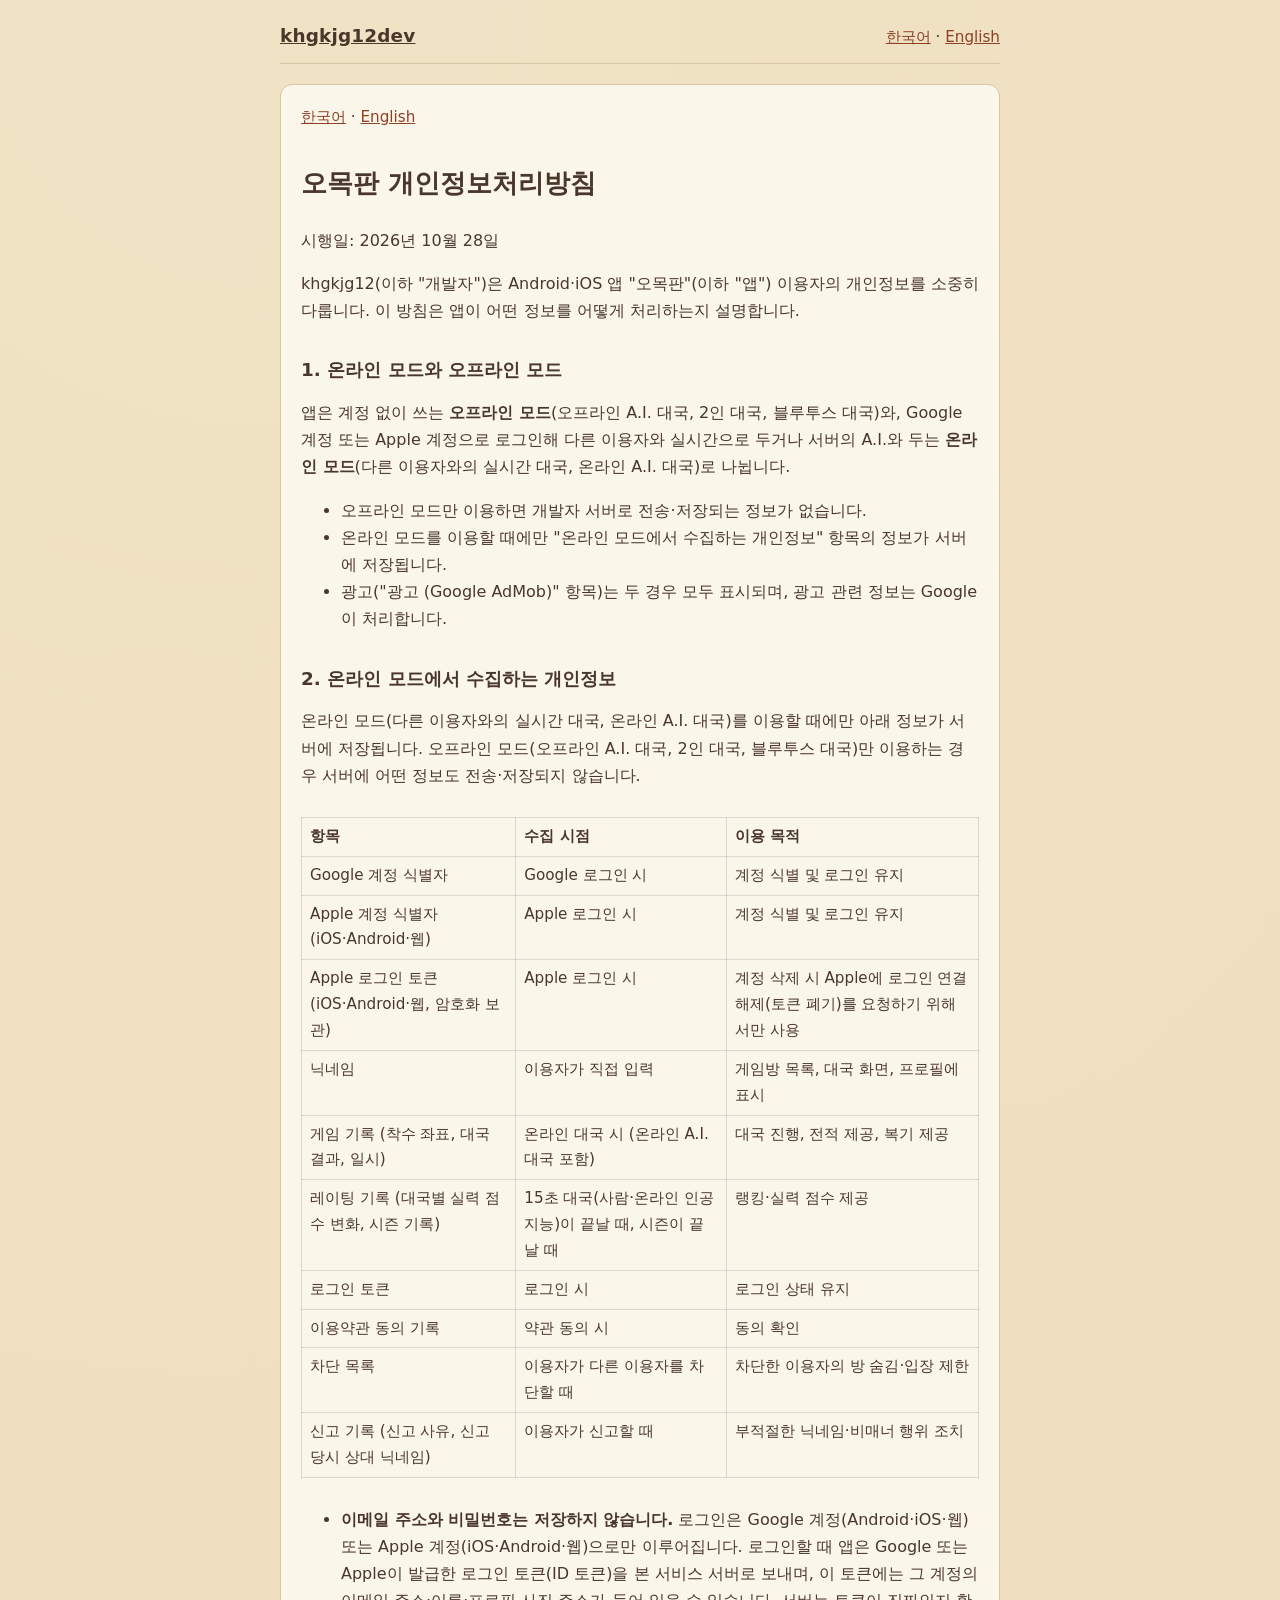
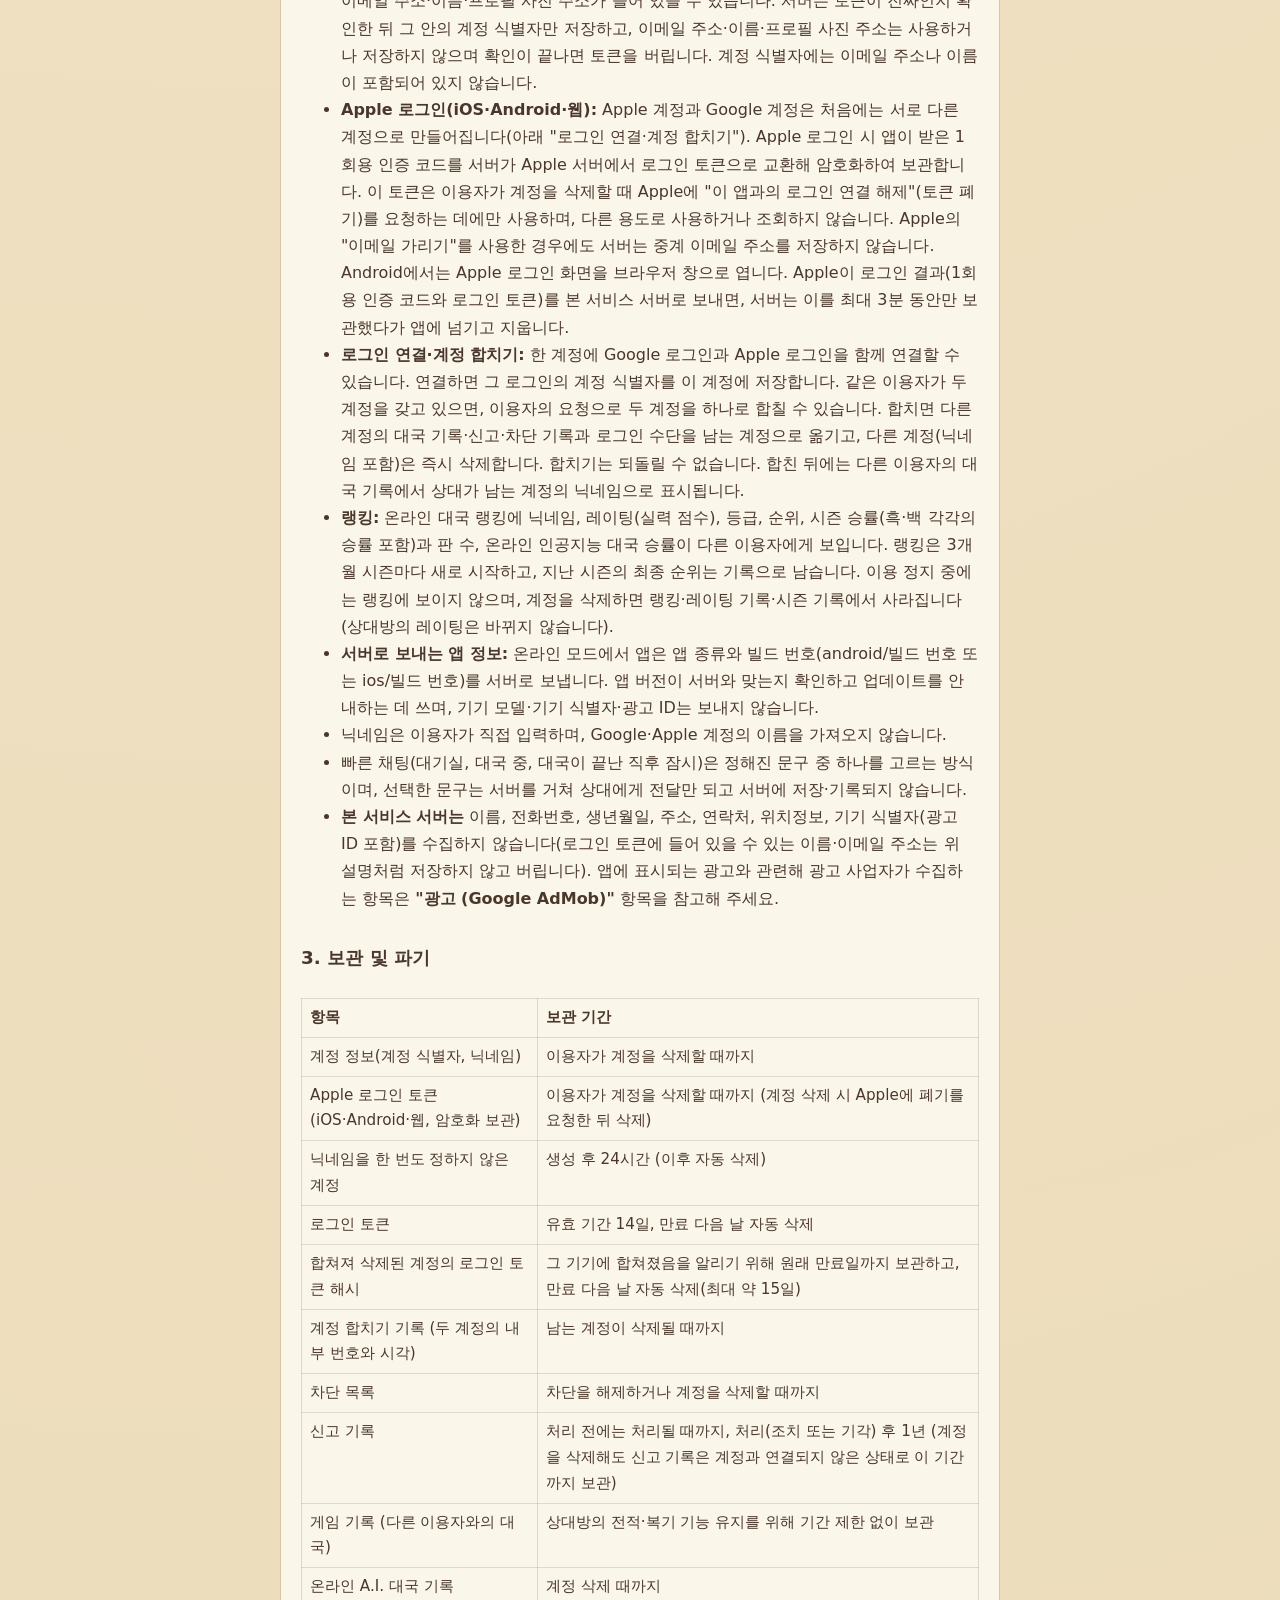
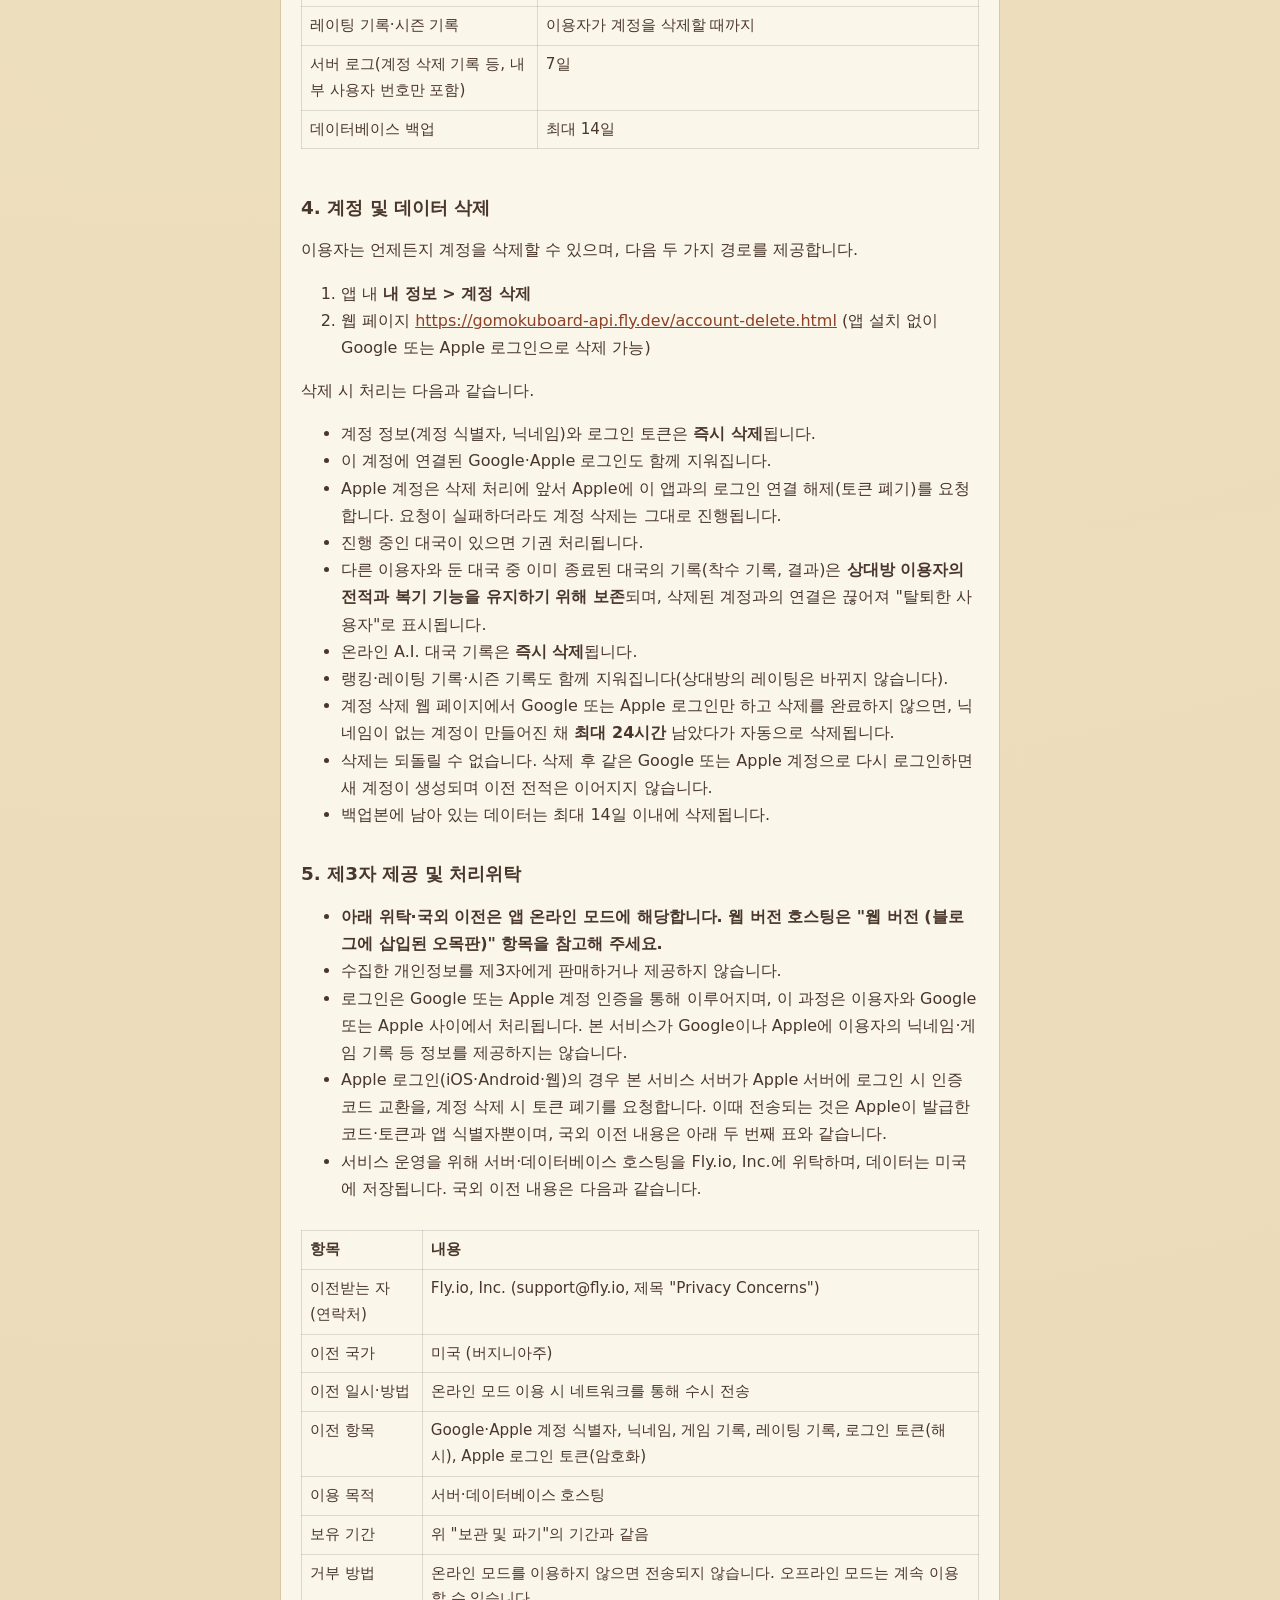
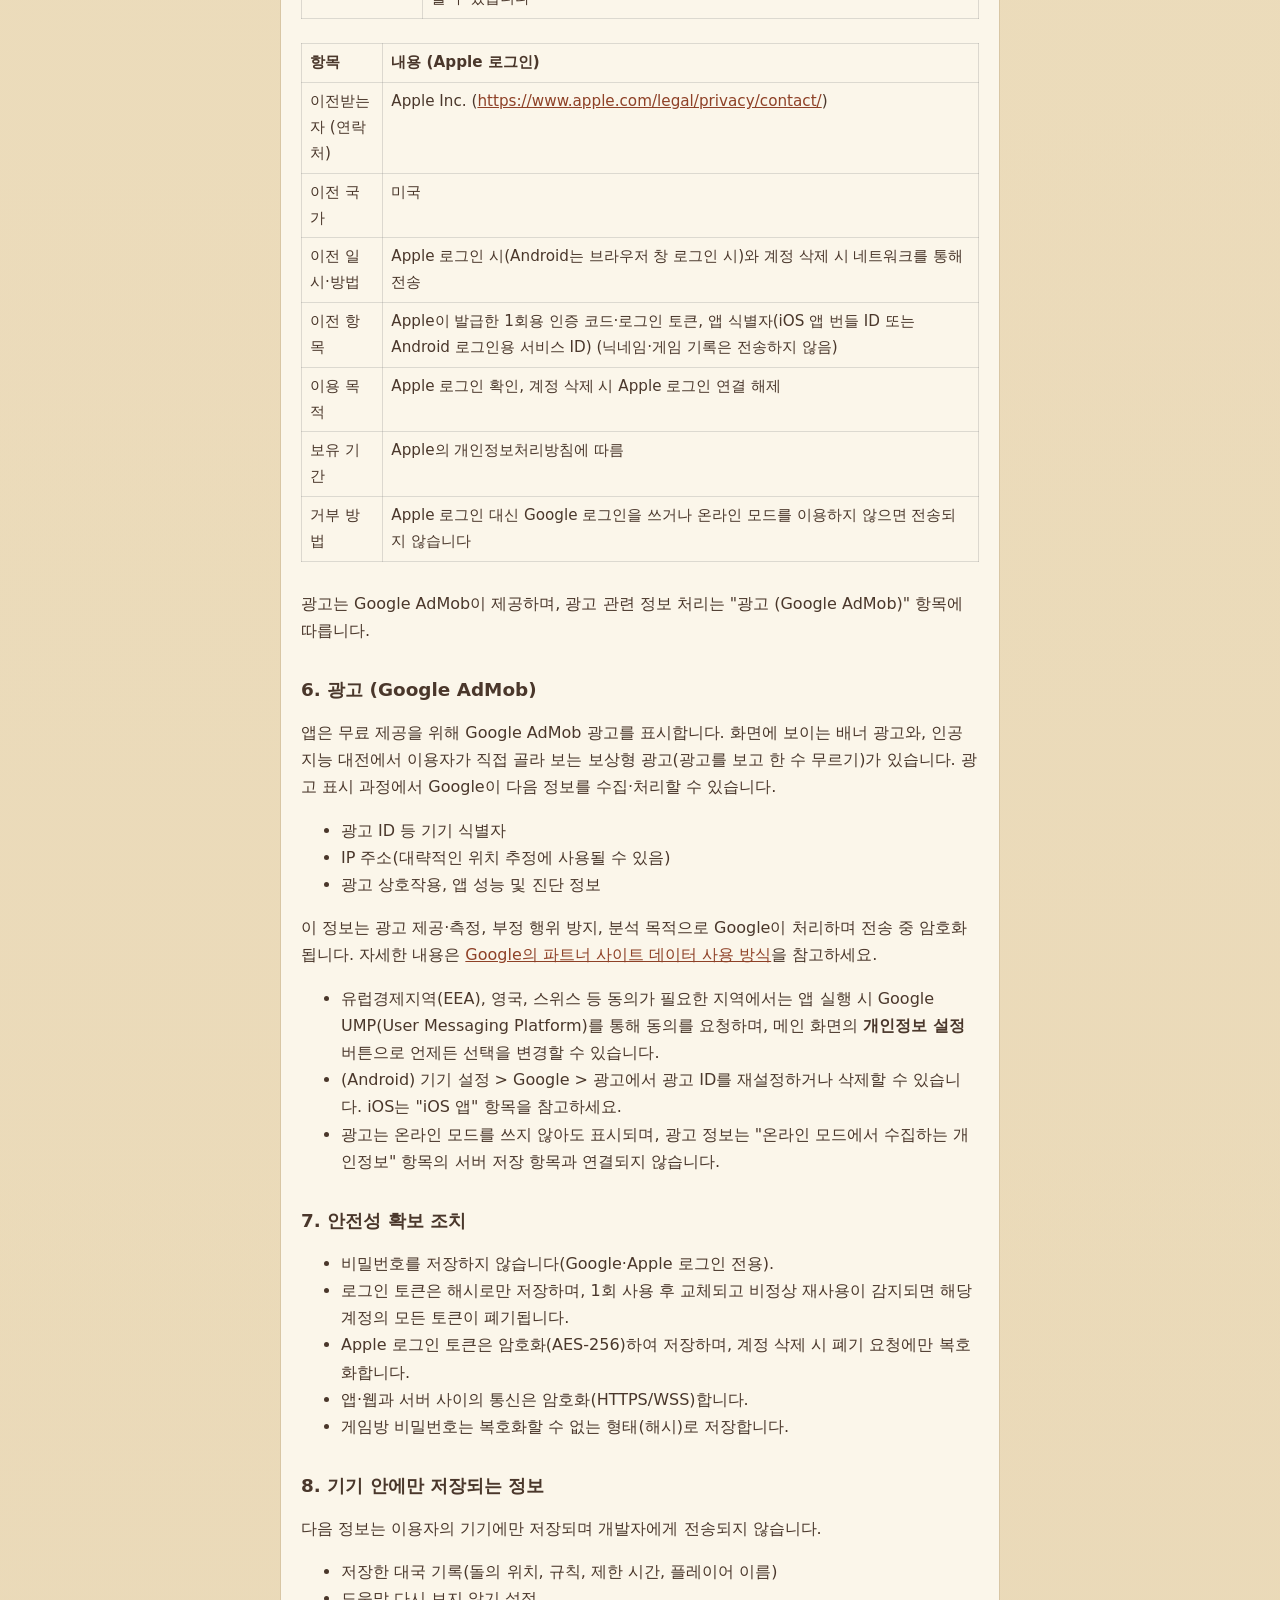
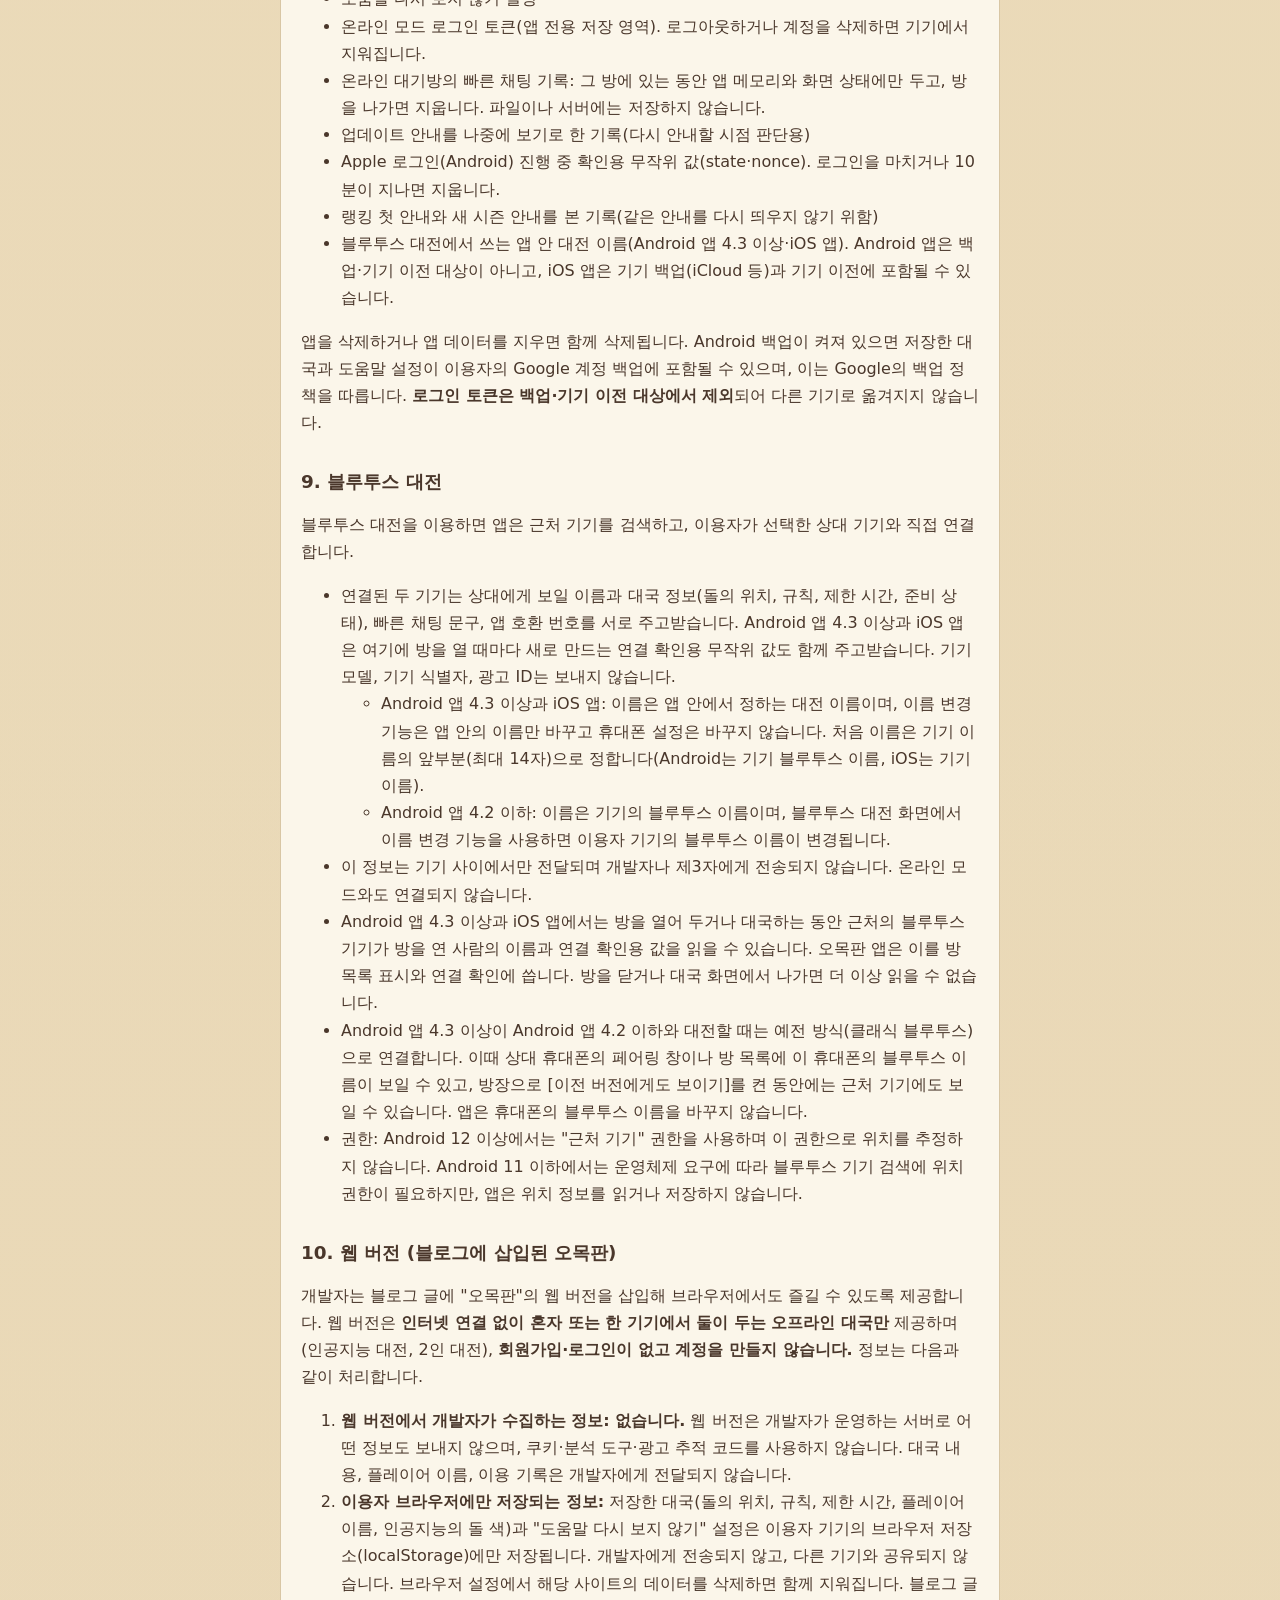
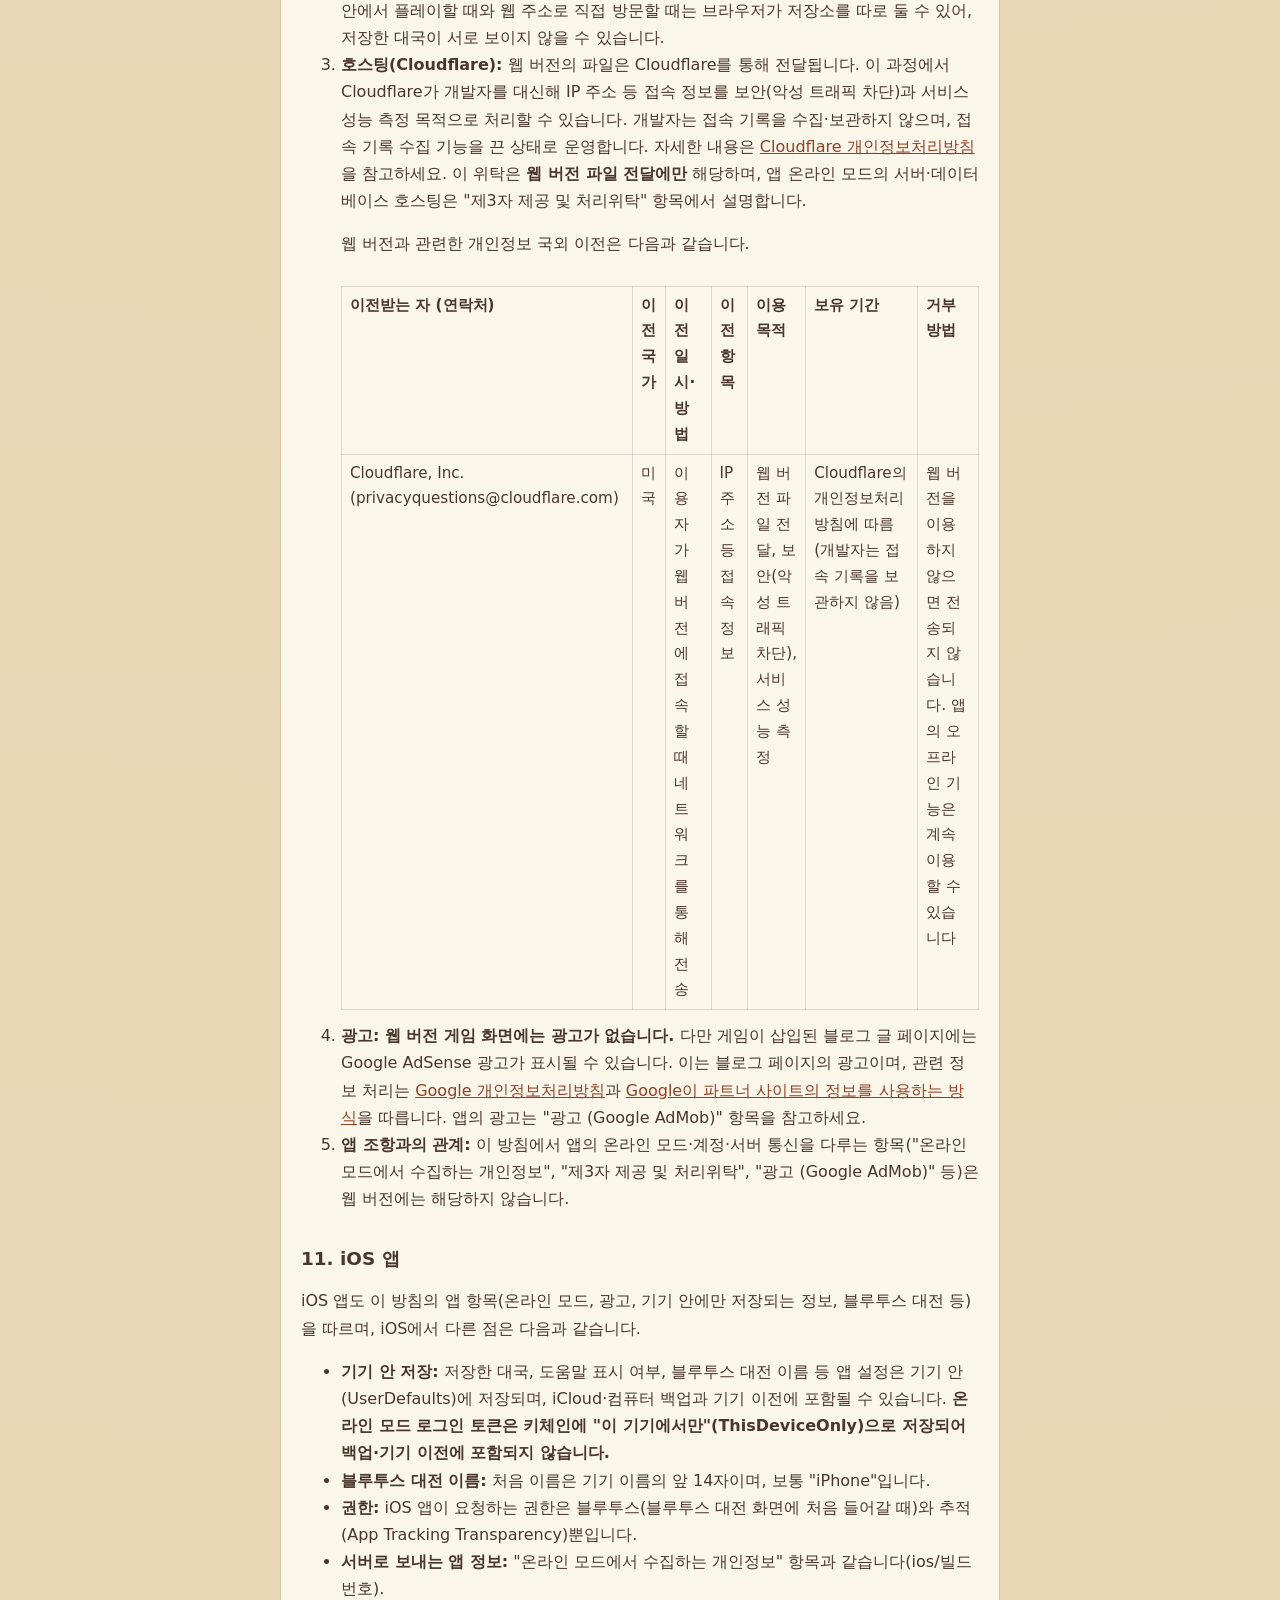
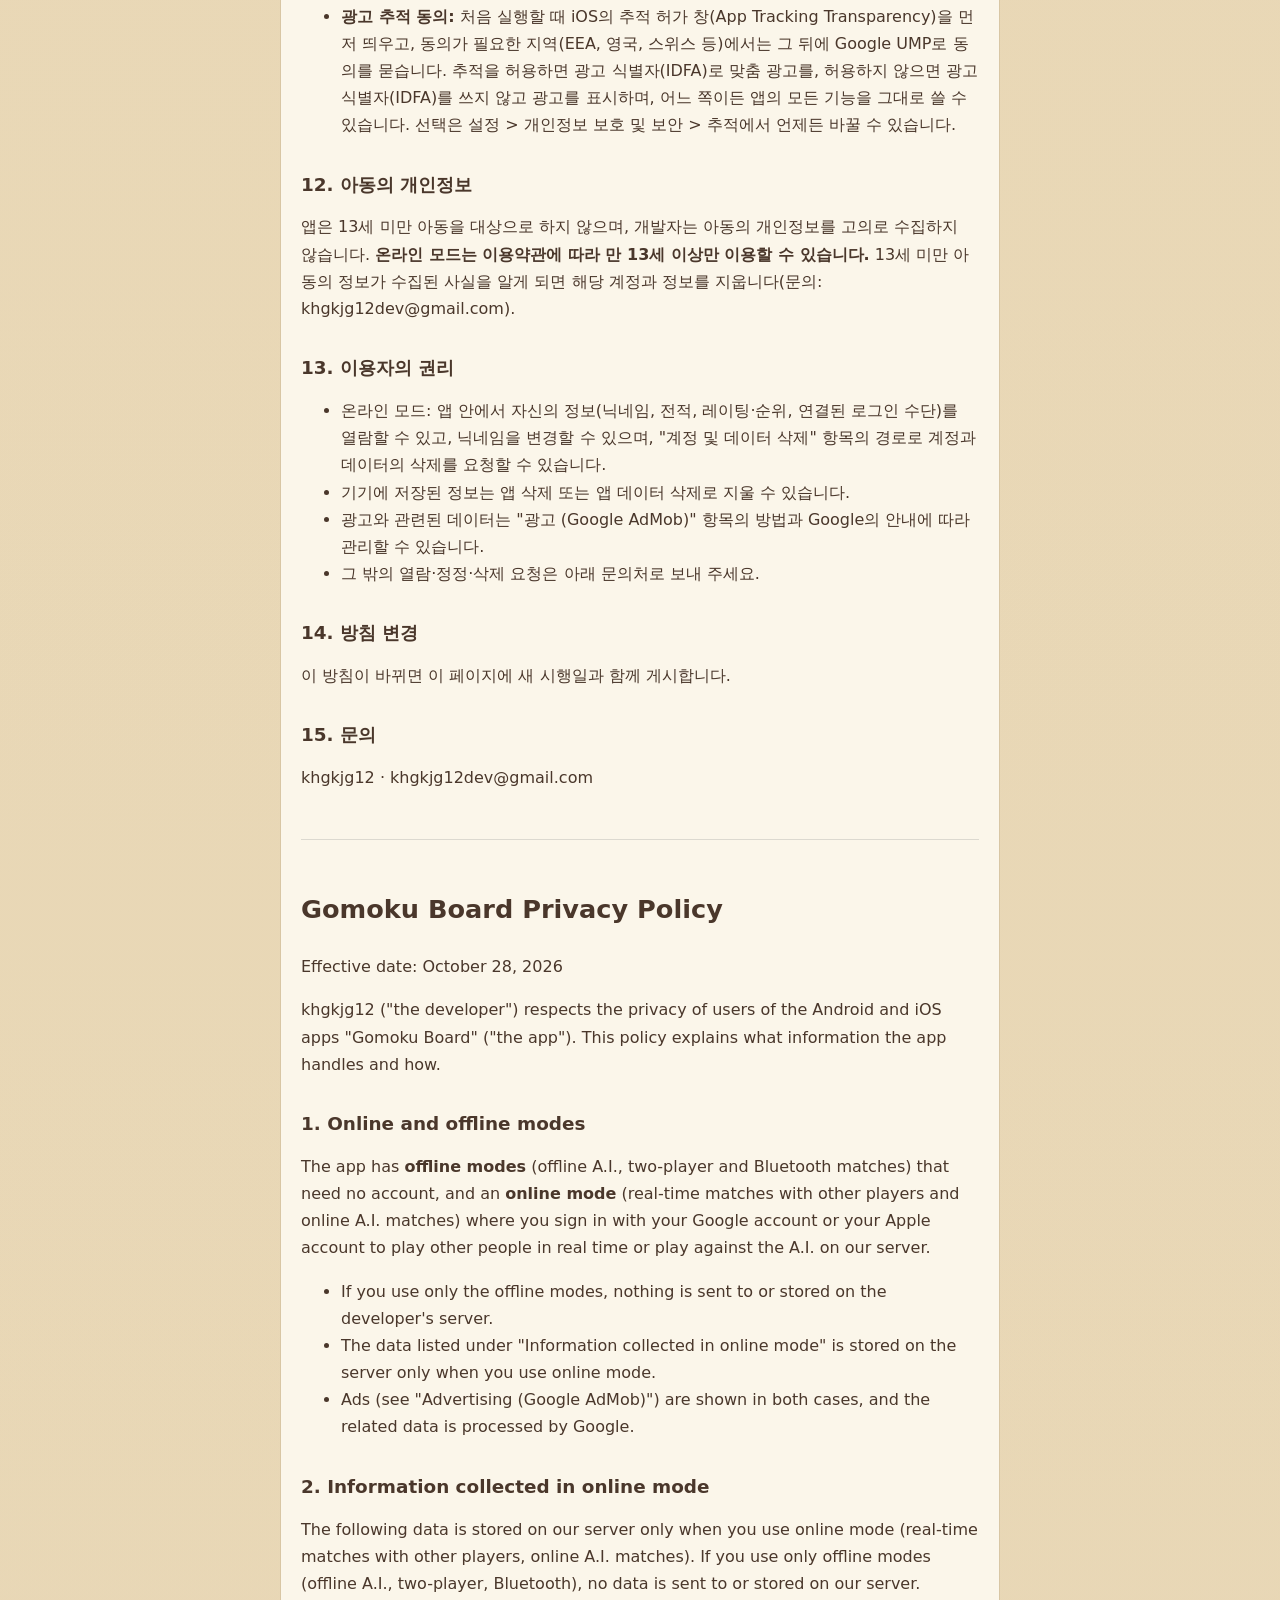
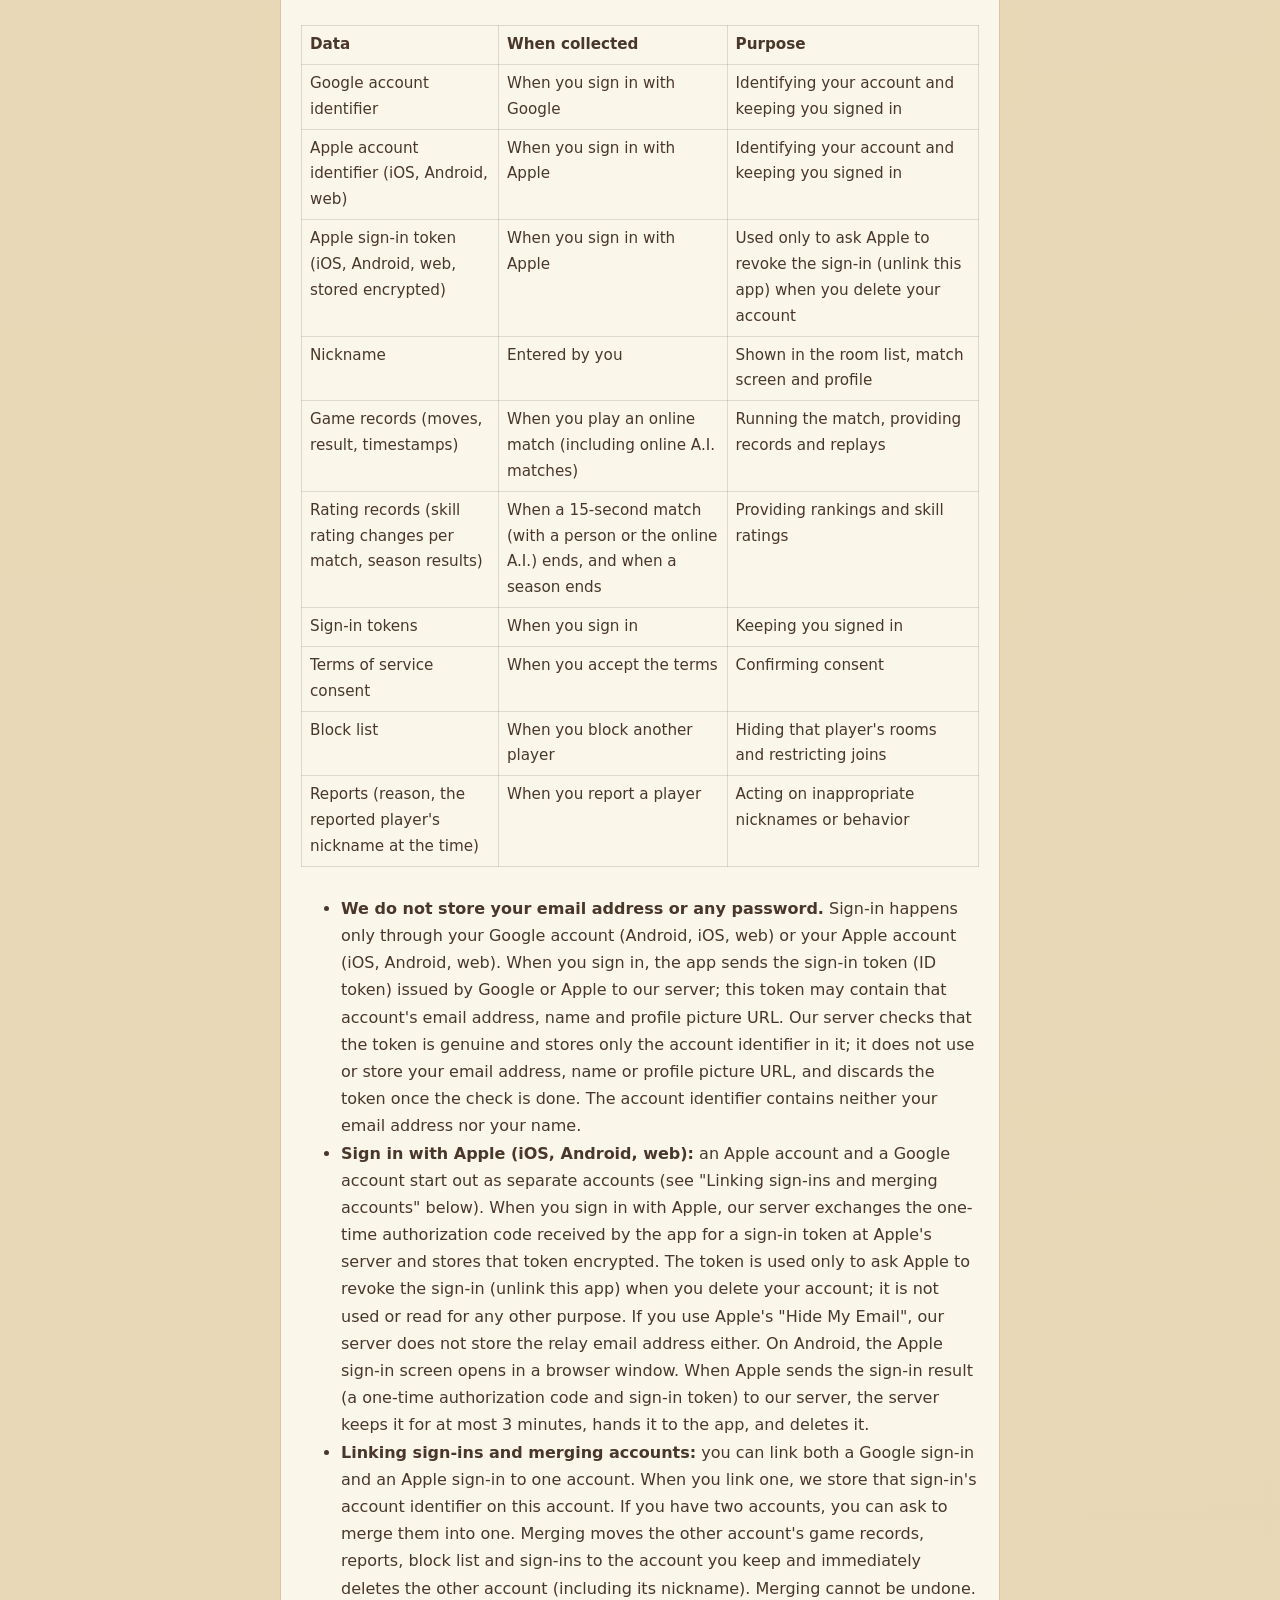
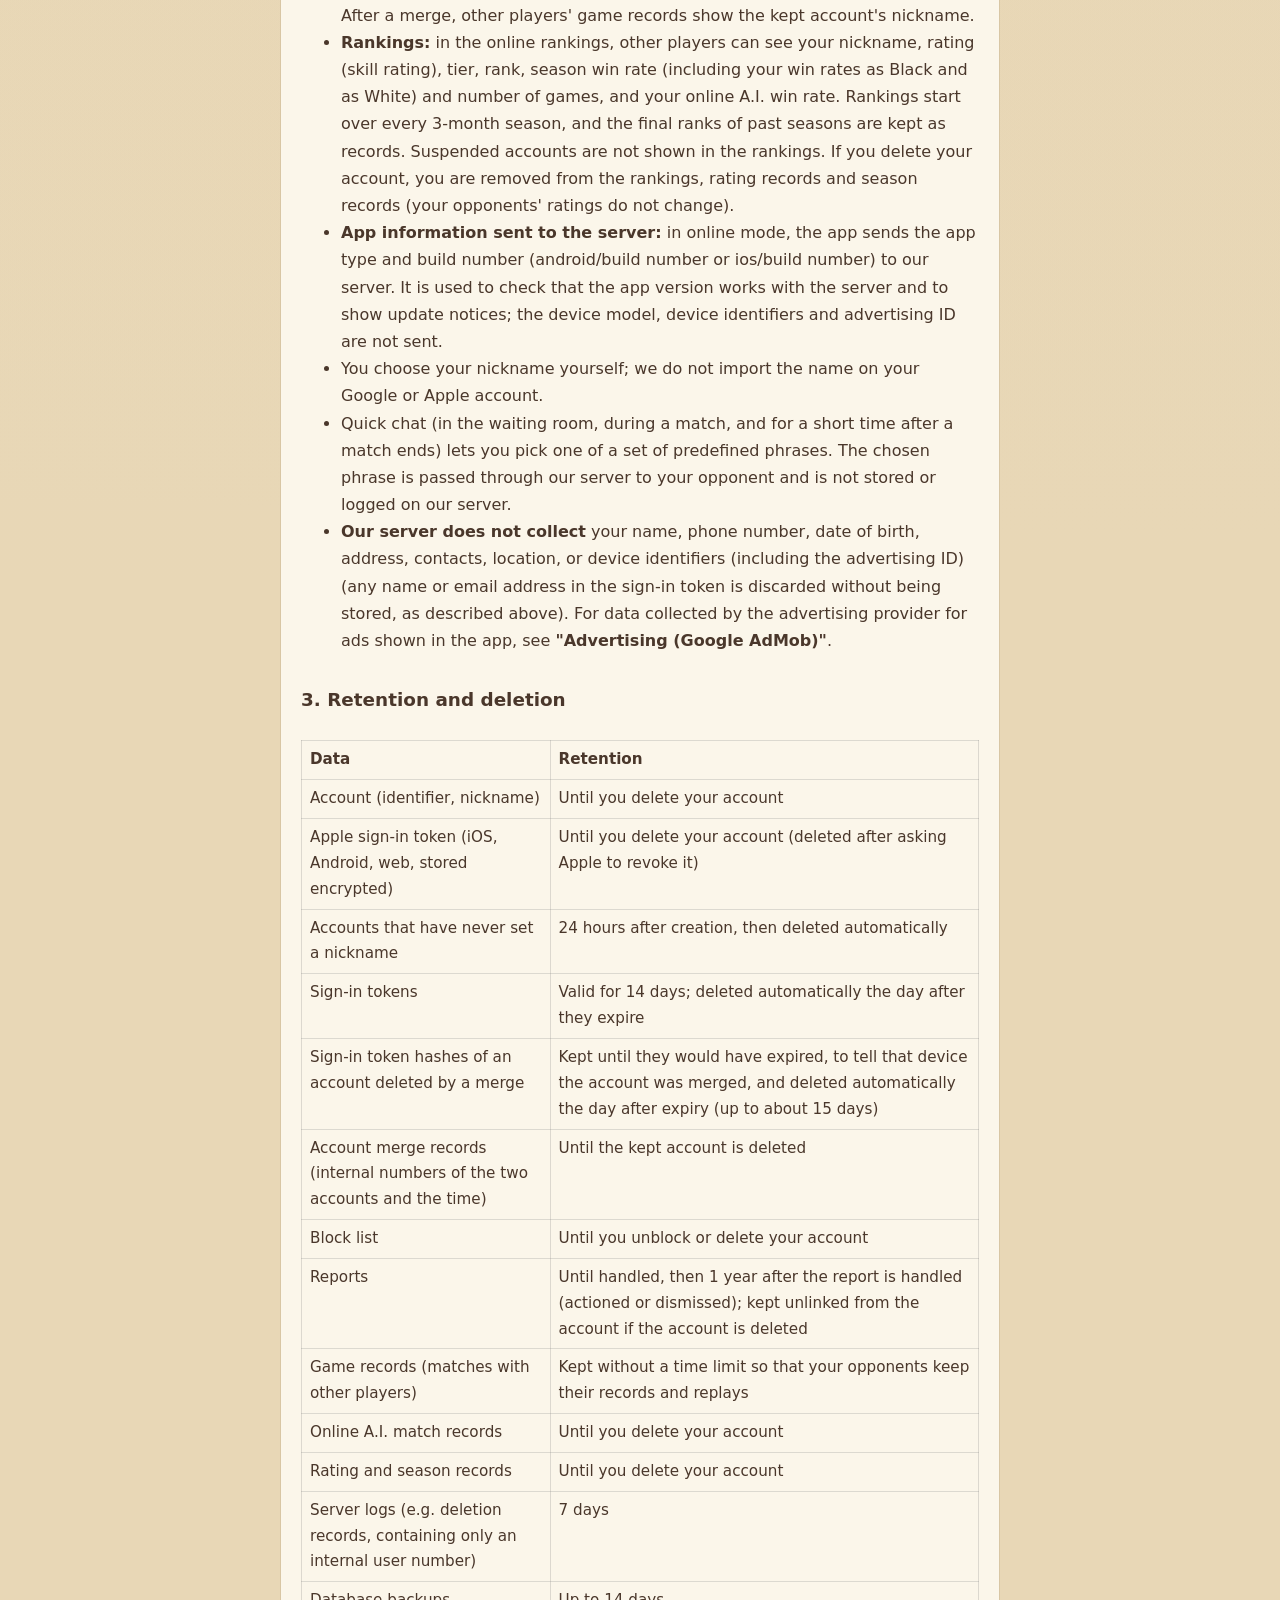
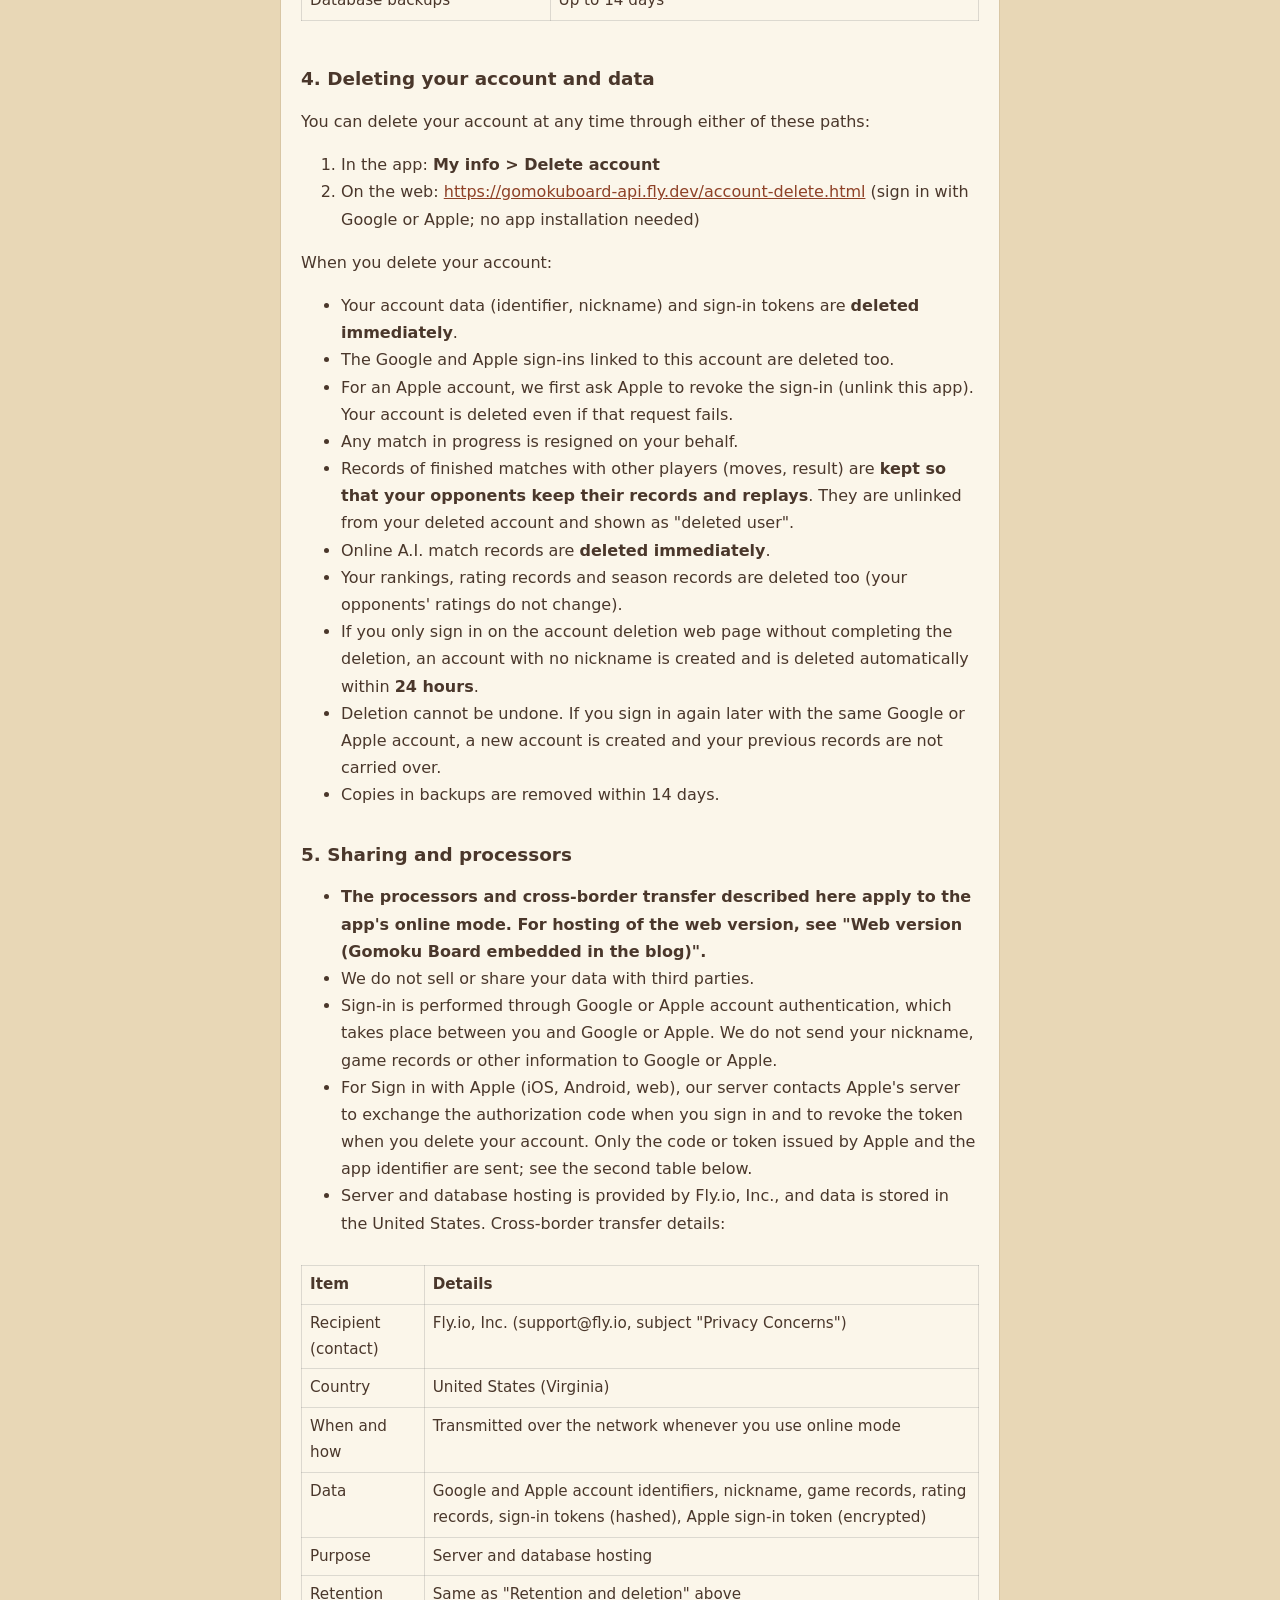
==== commit fd618f9d: "개인정보처리방침 2026-10-28 개정: 시즌 랭킹·레이팅 기록, 계정 연결·합치기, Android·웹 삭제 Apple 로그인 (오너 승인 10-25·10-26, 서버 4.4.0" ====
--- a/gomoku/privacy/index.html
+++ b/gomoku/privacy/index.html
@@ -4,7 +4,7 @@
     <meta charset="utf-8" />
     <meta name="viewport" content="width=device-width, initial-scale=1" />
     <title>오목판 개인정보처리방침 | khgkjg12dev</title>
-    <meta name="description" content="오목판 앱의 개인정보처리방침(시행일 2026년 10월 22일). 한국어·English." />
+    <meta name="description" content="오목판 앱의 개인정보처리방침(시행일 2026년 10월 28일). 한국어·English." />
     <link rel="icon" href="/assets/gomoku-icon.png" />
     <link rel="stylesheet" href="/style.css" />
   </head>
@@ -35,11 +35,11 @@
 
 <section id="ko" lang="ko">
 <h1>오목판 개인정보처리방침</h1>
-<p>시행일: 2026년 10월 22일</p>
+<p>시행일: 2026년 10월 28일</p>
 <p>khgkjg12(이하 "개발자")은 Android·iOS 앱 "오목판"(이하 "앱") 이용자의 개인정보를 소중히 다룹니다. 이 방침은 앱이 어떤 정보를 어떻게 처리하는지 설명합니다.</p>
 
 <h2>1. 온라인 모드와 오프라인 모드</h2>
-<p>앱은 계정 없이 쓰는 <strong>오프라인 모드</strong>(오프라인 A.I. 대국, 2인 대국, 블루투스 대국)와, Google 계정(iOS 앱은 Apple 계정도)으로 로그인해 다른 이용자와 실시간으로 두거나 서버의 A.I.와 두는 <strong>온라인 모드</strong>(다른 이용자와의 실시간 대국, 온라인 A.I. 대국)로 나뉩니다.</p>
+<p>앱은 계정 없이 쓰는 <strong>오프라인 모드</strong>(오프라인 A.I. 대국, 2인 대국, 블루투스 대국)와, Google 계정 또는 Apple 계정으로 로그인해 다른 이용자와 실시간으로 두거나 서버의 A.I.와 두는 <strong>온라인 모드</strong>(다른 이용자와의 실시간 대국, 온라인 A.I. 대국)로 나뉩니다.</p>
 <ul>
   <li>오프라인 모드만 이용하면 개발자 서버로 전송·저장되는 정보가 없습니다.</li>
   <li>온라인 모드를 이용할 때에만 "온라인 모드에서 수집하는 개인정보" 항목의 정보가 서버에 저장됩니다.</li>
@@ -51,18 +51,22 @@
 <div class="table-wrap"><table>
   <tr><th>항목</th><th>수집 시점</th><th>이용 목적</th></tr>
   <tr><td>Google 계정 식별자</td><td>Google 로그인 시</td><td>계정 식별 및 로그인 유지</td></tr>
-  <tr><td>Apple 계정 식별자 (iOS)</td><td>Apple 로그인 시</td><td>계정 식별 및 로그인 유지</td></tr>
-  <tr><td>Apple 로그인 토큰 (iOS, 암호화 보관)</td><td>Apple 로그인 시</td><td>계정 삭제 시 Apple에 로그인 연결 해제(토큰 폐기)를 요청하기 위해서만 사용</td></tr>
+  <tr><td>Apple 계정 식별자 (iOS·Android·웹)</td><td>Apple 로그인 시</td><td>계정 식별 및 로그인 유지</td></tr>
+  <tr><td>Apple 로그인 토큰 (iOS·Android·웹, 암호화 보관)</td><td>Apple 로그인 시</td><td>계정 삭제 시 Apple에 로그인 연결 해제(토큰 폐기)를 요청하기 위해서만 사용</td></tr>
   <tr><td>닉네임</td><td>이용자가 직접 입력</td><td>게임방 목록, 대국 화면, 프로필에 표시</td></tr>
   <tr><td>게임 기록 (착수 좌표, 대국 결과, 일시)</td><td>온라인 대국 시 (온라인 A.I. 대국 포함)</td><td>대국 진행, 전적 제공, 복기 제공</td></tr>
+  <tr><td>레이팅 기록 (대국별 실력 점수 변화, 시즌 기록)</td><td>15초 대국(사람·온라인 인공지능)이 끝날 때, 시즌이 끝날 때</td><td>랭킹·실력 점수 제공</td></tr>
   <tr><td>로그인 토큰</td><td>로그인 시</td><td>로그인 상태 유지</td></tr>
   <tr><td>이용약관 동의 기록</td><td>약관 동의 시</td><td>동의 확인</td></tr>
   <tr><td>차단 목록</td><td>이용자가 다른 이용자를 차단할 때</td><td>차단한 이용자의 방 숨김·입장 제한</td></tr>
   <tr><td>신고 기록 (신고 사유, 신고 당시 상대 닉네임)</td><td>이용자가 신고할 때</td><td>부적절한 닉네임·비매너 행위 조치</td></tr>
 </table></div>
 <ul>
-  <li><strong>이메일 주소와 비밀번호는 저장하지 않습니다.</strong> 로그인은 Google 계정(Android·웹) 또는 Apple 계정(iOS)으로만 이루어집니다. 로그인할 때 앱은 Google 또는 Apple이 발급한 로그인 토큰(ID 토큰)을 본 서비스 서버로 보내며, 이 토큰에는 그 계정의 이메일 주소·이름·프로필 사진 주소가 들어 있을 수 있습니다. 서버는 토큰이 진짜인지 확인한 뒤 그 안의 계정 식별자만 저장하고, 이메일 주소·이름·프로필 사진 주소는 사용하거나 저장하지 않으며 확인이 끝나면 토큰을 버립니다. 계정 식별자에는 이메일 주소나 이름이 포함되어 있지 않습니다.</li>
-  <li><strong>Apple 로그인(iOS):</strong> Apple 계정과 Google 계정은 서로 다른 계정으로 만들어지며 연결되지 않습니다. Apple 로그인 시 앱이 받은 1회용 인증 코드를 서버가 Apple 서버에서 로그인 토큰으로 교환해 암호화하여 보관합니다. 이 토큰은 이용자가 계정을 삭제할 때 Apple에 "이 앱과의 로그인 연결 해제"(토큰 폐기)를 요청하는 데에만 사용하며, 다른 용도로 사용하거나 조회하지 않습니다. Apple의 "이메일 가리기"를 사용한 경우에도 서버는 중계 이메일 주소를 저장하지 않습니다.</li>
+  <li><strong>이메일 주소와 비밀번호는 저장하지 않습니다.</strong> 로그인은 Google 계정(Android·iOS·웹) 또는 Apple 계정(iOS·Android·웹)으로만 이루어집니다. 로그인할 때 앱은 Google 또는 Apple이 발급한 로그인 토큰(ID 토큰)을 본 서비스 서버로 보내며, 이 토큰에는 그 계정의 이메일 주소·이름·프로필 사진 주소가 들어 있을 수 있습니다. 서버는 토큰이 진짜인지 확인한 뒤 그 안의 계정 식별자만 저장하고, 이메일 주소·이름·프로필 사진 주소는 사용하거나 저장하지 않으며 확인이 끝나면 토큰을 버립니다. 계정 식별자에는 이메일 주소나 이름이 포함되어 있지 않습니다.</li>
+  <li><strong>Apple 로그인(iOS·Android·웹):</strong> Apple 계정과 Google 계정은 처음에는 서로 다른 계정으로 만들어집니다(아래 "로그인 연결·계정 합치기"). Apple 로그인 시 앱이 받은 1회용 인증 코드를 서버가 Apple 서버에서 로그인 토큰으로 교환해 암호화하여 보관합니다. 이 토큰은 이용자가 계정을 삭제할 때 Apple에 "이 앱과의 로그인 연결 해제"(토큰 폐기)를 요청하는 데에만 사용하며, 다른 용도로 사용하거나 조회하지 않습니다. Apple의 "이메일 가리기"를 사용한 경우에도 서버는 중계 이메일 주소를 저장하지 않습니다. Android에서는 Apple 로그인 화면을 브라우저 창으로 엽니다. Apple이 로그인 결과(1회용 인증 코드와 로그인 토큰)를 본 서비스 서버로 보내면, 서버는 이를 최대 3분 동안만 보관했다가 앱에 넘기고 지웁니다.</li>
+  <li><strong>로그인 연결·계정 합치기:</strong> 한 계정에 Google 로그인과 Apple 로그인을 함께 연결할 수 있습니다. 연결하면 그 로그인의 계정 식별자를 이 계정에 저장합니다. 같은 이용자가 두 계정을 갖고 있으면, 이용자의 요청으로 두 계정을 하나로 합칠 수 있습니다. 합치면 다른 계정의 대국 기록·신고·차단 기록과 로그인 수단을 남는 계정으로 옮기고, 다른 계정(닉네임 포함)은 즉시 삭제합니다. 합치기는 되돌릴 수 없습니다. 합친 뒤에는 다른 이용자의 대국 기록에서 상대가 남는 계정의 닉네임으로 표시됩니다.</li>
+  <li><strong>랭킹:</strong> 온라인 대국 랭킹에 닉네임, 레이팅(실력 점수), 등급, 순위, 시즌 승률(흑·백 각각의 승률 포함)과 판 수, 온라인 인공지능 대국 승률이 다른 이용자에게 보입니다. 랭킹은 3개월 시즌마다 새로 시작하고, 지난 시즌의 최종 순위는 기록으로 남습니다. 이용 정지 중에는 랭킹에 보이지 않으며, 계정을 삭제하면 랭킹·레이팅 기록·시즌 기록에서 사라집니다(상대방의 레이팅은 바뀌지 않습니다).</li>
+  <li><strong>서버로 보내는 앱 정보:</strong> 온라인 모드에서 앱은 앱 종류와 빌드 번호(android/빌드 번호 또는 ios/빌드 번호)를 서버로 보냅니다. 앱 버전이 서버와 맞는지 확인하고 업데이트를 안내하는 데 쓰며, 기기 모델·기기 식별자·광고 ID는 보내지 않습니다.</li>
   <li>닉네임은 이용자가 직접 입력하며, Google·Apple 계정의 이름을 가져오지 않습니다.</li>
   <li>빠른 채팅(대기실, 대국 중, 대국이 끝난 직후 잠시)은 정해진 문구 중 하나를 고르는 방식이며, 선택한 문구는 서버를 거쳐 상대에게 전달만 되고 서버에 저장·기록되지 않습니다.</li>
   <li><strong>본 서비스 서버는</strong> 이름, 전화번호, 생년월일, 주소, 연락처, 위치정보, 기기 식별자(광고 ID 포함)를 수집하지 않습니다(로그인 토큰에 들어 있을 수 있는 이름·이메일 주소는 위 설명처럼 저장하지 않고 버립니다). 앱에 표시되는 광고와 관련해 광고 사업자가 수집하는 항목은 <strong>"광고 (Google AdMob)"</strong> 항목을 참고해 주세요.</li>
@@ -72,13 +76,16 @@
 <div class="table-wrap"><table>
   <tr><th>항목</th><th>보관 기간</th></tr>
   <tr><td>계정 정보(계정 식별자, 닉네임)</td><td>이용자가 계정을 삭제할 때까지</td></tr>
-  <tr><td>Apple 로그인 토큰 (iOS, 암호화 보관)</td><td>이용자가 계정을 삭제할 때까지 (계정 삭제 시 Apple에 폐기를 요청한 뒤 삭제)</td></tr>
+  <tr><td>Apple 로그인 토큰 (iOS·Android·웹, 암호화 보관)</td><td>이용자가 계정을 삭제할 때까지 (계정 삭제 시 Apple에 폐기를 요청한 뒤 삭제)</td></tr>
   <tr><td>닉네임을 한 번도 정하지 않은 계정</td><td>생성 후 24시간 (이후 자동 삭제)</td></tr>
   <tr><td>로그인 토큰</td><td>유효 기간 14일, 만료 다음 날 자동 삭제</td></tr>
+  <tr><td>합쳐져 삭제된 계정의 로그인 토큰 해시</td><td>그 기기에 합쳐졌음을 알리기 위해 원래 만료일까지 보관하고, 만료 다음 날 자동 삭제(최대 약 15일)</td></tr>
+  <tr><td>계정 합치기 기록 (두 계정의 내부 번호와 시각)</td><td>남는 계정이 삭제될 때까지</td></tr>
   <tr><td>차단 목록</td><td>차단을 해제하거나 계정을 삭제할 때까지</td></tr>
   <tr><td>신고 기록</td><td>처리 전에는 처리될 때까지, 처리(조치 또는 기각) 후 1년 (계정을 삭제해도 신고 기록은 계정과 연결되지 않은 상태로 이 기간까지 보관)</td></tr>
   <tr><td>게임 기록 (다른 이용자와의 대국)</td><td>상대방의 전적·복기 기능 유지를 위해 기간 제한 없이 보관</td></tr>
   <tr><td>온라인 A.I. 대국 기록</td><td>계정 삭제 때까지</td></tr>
+  <tr><td>레이팅 기록·시즌 기록</td><td>이용자가 계정을 삭제할 때까지</td></tr>
   <tr><td>서버 로그(계정 삭제 기록 등, 내부 사용자 번호만 포함)</td><td>7일</td></tr>
   <tr><td>데이터베이스 백업</td><td>최대 14일</td></tr>
 </table></div>
@@ -87,16 +94,18 @@
 <p>이용자는 언제든지 계정을 삭제할 수 있으며, 다음 두 가지 경로를 제공합니다.</p>
 <ol>
   <li>앱 내 <strong>내 정보 &gt; 계정 삭제</strong></li>
-  <li>웹 페이지 <a href="https://gomokuboard-api.fly.dev/account-delete.html">https://gomokuboard-api.fly.dev/account-delete.html</a> (앱 설치 없이 Google 로그인으로 삭제 가능. Apple 계정은 iOS 앱 안에서 삭제합니다)</li>
+  <li>웹 페이지 <a href="https://gomokuboard-api.fly.dev/account-delete.html">https://gomokuboard-api.fly.dev/account-delete.html</a> (앱 설치 없이 Google 또는 Apple 로그인으로 삭제 가능)</li>
 </ol>
 <p>삭제 시 처리는 다음과 같습니다.</p>
 <ul>
   <li>계정 정보(계정 식별자, 닉네임)와 로그인 토큰은 <strong>즉시 삭제</strong>됩니다.</li>
-  <li>Apple 계정(iOS)은 삭제 처리에 앞서 Apple에 이 앱과의 로그인 연결 해제(토큰 폐기)를 요청합니다. 요청이 실패하더라도 계정 삭제는 그대로 진행됩니다.</li>
+  <li>이 계정에 연결된 Google·Apple 로그인도 함께 지워집니다.</li>
+  <li>Apple 계정은 삭제 처리에 앞서 Apple에 이 앱과의 로그인 연결 해제(토큰 폐기)를 요청합니다. 요청이 실패하더라도 계정 삭제는 그대로 진행됩니다.</li>
   <li>진행 중인 대국이 있으면 기권 처리됩니다.</li>
   <li>다른 이용자와 둔 대국 중 이미 종료된 대국의 기록(착수 기록, 결과)은 <strong>상대방 이용자의 전적과 복기 기능을 유지하기 위해 보존</strong>되며, 삭제된 계정과의 연결은 끊어져 "탈퇴한 사용자"로 표시됩니다.</li>
   <li>온라인 A.I. 대국 기록은 <strong>즉시 삭제</strong>됩니다.</li>
-  <li>계정 삭제 웹 페이지에서 Google 로그인만 하고 삭제를 완료하지 않으면, 닉네임이 없는 계정이 만들어진 채 <strong>최대 24시간</strong> 남았다가 자동으로 삭제됩니다.</li>
+  <li>랭킹·레이팅 기록·시즌 기록도 함께 지워집니다(상대방의 레이팅은 바뀌지 않습니다).</li>
+  <li>계정 삭제 웹 페이지에서 Google 또는 Apple 로그인만 하고 삭제를 완료하지 않으면, 닉네임이 없는 계정이 만들어진 채 <strong>최대 24시간</strong> 남았다가 자동으로 삭제됩니다.</li>
   <li>삭제는 되돌릴 수 없습니다. 삭제 후 같은 Google 또는 Apple 계정으로 다시 로그인하면 새 계정이 생성되며 이전 전적은 이어지지 않습니다.</li>
   <li>백업본에 남아 있는 데이터는 최대 14일 이내에 삭제됩니다.</li>
 </ul>
@@ -106,7 +115,7 @@
   <li><strong>아래 위탁·국외 이전은 앱 온라인 모드에 해당합니다. 웹 버전 호스팅은 "웹 버전 (블로그에 삽입된 오목판)" 항목을 참고해 주세요.</strong></li>
   <li>수집한 개인정보를 제3자에게 판매하거나 제공하지 않습니다.</li>
   <li>로그인은 Google 또는 Apple 계정 인증을 통해 이루어지며, 이 과정은 이용자와 Google 또는 Apple 사이에서 처리됩니다. 본 서비스가 Google이나 Apple에 이용자의 닉네임·게임 기록 등 정보를 제공하지는 않습니다.</li>
-  <li>Apple 로그인(iOS)의 경우 본 서비스 서버가 Apple 서버에 로그인 시 인증 코드 교환을, 계정 삭제 시 토큰 폐기를 요청합니다. 이때 전송되는 것은 Apple이 발급한 코드·토큰과 앱 식별자뿐이며, 국외 이전 내용은 아래 두 번째 표와 같습니다.</li>
+  <li>Apple 로그인(iOS·Android·웹)의 경우 본 서비스 서버가 Apple 서버에 로그인 시 인증 코드 교환을, 계정 삭제 시 토큰 폐기를 요청합니다. 이때 전송되는 것은 Apple이 발급한 코드·토큰과 앱 식별자뿐이며, 국외 이전 내용은 아래 두 번째 표와 같습니다.</li>
   <li>서비스 운영을 위해 서버·데이터베이스 호스팅을 Fly.io, Inc.에 위탁하며, 데이터는 미국에 저장됩니다. 국외 이전 내용은 다음과 같습니다.</li>
 </ul>
 <div class="table-wrap"><table>
@@ -114,17 +123,17 @@
   <tr><td>이전받는 자 (연락처)</td><td>Fly.io, Inc. (support@fly.io, 제목 "Privacy Concerns")</td></tr>
   <tr><td>이전 국가</td><td>미국 (버지니아주)</td></tr>
   <tr><td>이전 일시·방법</td><td>온라인 모드 이용 시 네트워크를 통해 수시 전송</td></tr>
-  <tr><td>이전 항목</td><td>Google·Apple 계정 식별자, 닉네임, 게임 기록, 로그인 토큰(해시), Apple 로그인 토큰(암호화)</td></tr>
+  <tr><td>이전 항목</td><td>Google·Apple 계정 식별자, 닉네임, 게임 기록, 레이팅 기록, 로그인 토큰(해시), Apple 로그인 토큰(암호화)</td></tr>
   <tr><td>이용 목적</td><td>서버·데이터베이스 호스팅</td></tr>
   <tr><td>보유 기간</td><td>위 "보관 및 파기"의 기간과 같음</td></tr>
   <tr><td>거부 방법</td><td>온라인 모드를 이용하지 않으면 전송되지 않습니다. 오프라인 모드는 계속 이용할 수 있습니다</td></tr>
 </table></div>
 <div class="table-wrap"><table>
-  <tr><th>항목</th><th>내용 (Apple 로그인, iOS)</th></tr>
+  <tr><th>항목</th><th>내용 (Apple 로그인)</th></tr>
   <tr><td>이전받는 자 (연락처)</td><td>Apple Inc. (<a href="https://www.apple.com/legal/privacy/contact/">https://www.apple.com/legal/privacy/contact/</a>)</td></tr>
   <tr><td>이전 국가</td><td>미국</td></tr>
-  <tr><td>이전 일시·방법</td><td>Apple 로그인 시와 계정 삭제 시 네트워크를 통해 전송</td></tr>
-  <tr><td>이전 항목</td><td>Apple이 발급한 1회용 인증 코드·로그인 토큰, 앱 식별자 (닉네임·게임 기록은 전송하지 않음)</td></tr>
+  <tr><td>이전 일시·방법</td><td>Apple 로그인 시(Android는 브라우저 창 로그인 시)와 계정 삭제 시 네트워크를 통해 전송</td></tr>
+  <tr><td>이전 항목</td><td>Apple이 발급한 1회용 인증 코드·로그인 토큰, 앱 식별자(iOS 앱 번들 ID 또는 Android 로그인용 서비스 ID) (닉네임·게임 기록은 전송하지 않음)</td></tr>
   <tr><td>이용 목적</td><td>Apple 로그인 확인, 계정 삭제 시 Apple 로그인 연결 해제</td></tr>
   <tr><td>보유 기간</td><td>Apple의 개인정보처리방침에 따름</td></tr>
   <tr><td>거부 방법</td><td>Apple 로그인 대신 Google 로그인을 쓰거나 온라인 모드를 이용하지 않으면 전송되지 않습니다</td></tr>
@@ -162,6 +171,8 @@
   <li>온라인 모드 로그인 토큰(앱 전용 저장 영역). 로그아웃하거나 계정을 삭제하면 기기에서 지워집니다.</li>
   <li>온라인 대기방의 빠른 채팅 기록: 그 방에 있는 동안 앱 메모리와 화면 상태에만 두고, 방을 나가면 지웁니다. 파일이나 서버에는 저장하지 않습니다.</li>
   <li>업데이트 안내를 나중에 보기로 한 기록(다시 안내할 시점 판단용)</li>
+  <li>Apple 로그인(Android) 진행 중 확인용 무작위 값(state·nonce). 로그인을 마치거나 10분이 지나면 지웁니다.</li>
+  <li>랭킹 첫 안내와 새 시즌 안내를 본 기록(같은 안내를 다시 띄우지 않기 위함)</li>
   <li>블루투스 대전에서 쓰는 앱 안 대전 이름(Android 앱 4.3 이상·iOS 앱). Android 앱은 백업·기기 이전 대상이 아니고, iOS 앱은 기기 백업(iCloud 등)과 기기 이전에 포함될 수 있습니다.</li>
 </ul>
 <p>앱을 삭제하거나 앱 데이터를 지우면 함께 삭제됩니다. Android 백업이 켜져 있으면 저장한 대국과 도움말 설정이 이용자의 Google 계정 백업에 포함될 수 있으며, 이는 Google의 백업 정책을 따릅니다. <strong>로그인 토큰은 백업·기기 이전 대상에서 제외</strong>되어 다른 기기로 옮겨지지 않습니다.</p>
@@ -203,7 +214,7 @@
   <li><strong>기기 안 저장:</strong> 저장한 대국, 도움말 표시 여부, 블루투스 대전 이름 등 앱 설정은 기기 안(UserDefaults)에 저장되며, iCloud·컴퓨터 백업과 기기 이전에 포함될 수 있습니다. <strong>온라인 모드 로그인 토큰은 키체인에 "이 기기에서만"(ThisDeviceOnly)으로 저장되어 백업·기기 이전에 포함되지 않습니다.</strong></li>
   <li><strong>블루투스 대전 이름:</strong> 처음 이름은 기기 이름의 앞 14자이며, 보통 "iPhone"입니다.</li>
   <li><strong>권한:</strong> iOS 앱이 요청하는 권한은 블루투스(블루투스 대전 화면에 처음 들어갈 때)와 추적(App Tracking Transparency)뿐입니다.</li>
-  <li><strong>서버로 보내는 앱 정보:</strong> 온라인 모드에서 서버에 앱 종류와 빌드 번호(ios/빌드 번호)를 보냅니다. 이 정보는 앱 버전이 서버와 맞는지 확인하고 업데이트를 안내하는 데 쓰입니다. 기기 모델, 기기 식별자, 광고 식별자(IDFA)는 보내지 않습니다.</li>
+  <li><strong>서버로 보내는 앱 정보:</strong> "온라인 모드에서 수집하는 개인정보" 항목과 같습니다(ios/빌드 번호).</li>
   <li><strong>광고 추적 동의:</strong> 처음 실행할 때 iOS의 추적 허가 창(App Tracking Transparency)을 먼저 띄우고, 동의가 필요한 지역(EEA, 영국, 스위스 등)에서는 그 뒤에 Google UMP로 동의를 묻습니다. 추적을 허용하면 광고 식별자(IDFA)로 맞춤 광고를, 허용하지 않으면 광고 식별자(IDFA)를 쓰지 않고 광고를 표시하며, 어느 쪽이든 앱의 모든 기능을 그대로 쓸 수 있습니다. 선택은 설정 &gt; 개인정보 보호 및 보안 &gt; 추적에서 언제든 바꿀 수 있습니다.</li>
 </ul>
 
@@ -212,7 +223,7 @@
 
 <h2>13. 이용자의 권리</h2>
 <ul>
-  <li>온라인 모드: 앱 안에서 자신의 정보(닉네임, 전적)를 열람할 수 있고, 닉네임을 변경할 수 있으며, "계정 및 데이터 삭제" 항목의 경로로 계정과 데이터의 삭제를 요청할 수 있습니다.</li>
+  <li>온라인 모드: 앱 안에서 자신의 정보(닉네임, 전적, 레이팅·순위, 연결된 로그인 수단)를 열람할 수 있고, 닉네임을 변경할 수 있으며, "계정 및 데이터 삭제" 항목의 경로로 계정과 데이터의 삭제를 요청할 수 있습니다.</li>
   <li>기기에 저장된 정보는 앱 삭제 또는 앱 데이터 삭제로 지울 수 있습니다.</li>
   <li>광고와 관련된 데이터는 "광고 (Google AdMob)" 항목의 방법과 Google의 안내에 따라 관리할 수 있습니다.</li>
   <li>그 밖의 열람·정정·삭제 요청은 아래 문의처로 보내 주세요.</li>
@@ -229,11 +240,11 @@
 
 <section id="en" lang="en">
 <h1>Gomoku Board Privacy Policy</h1>
-<p>Effective date: October 22, 2026</p>
+<p>Effective date: October 28, 2026</p>
 <p>khgkjg12 ("the developer") respects the privacy of users of the Android and iOS apps "Gomoku Board" ("the app"). This policy explains what information the app handles and how.</p>
 
 <h2>1. Online and offline modes</h2>
-<p>The app has <strong>offline modes</strong> (offline A.I., two-player and Bluetooth matches) that need no account, and an <strong>online mode</strong> (real-time matches with other players and online A.I. matches) where you sign in with your Google account (or your Apple account on the iOS app) to play other people in real time or play against the A.I. on our server.</p>
+<p>The app has <strong>offline modes</strong> (offline A.I., two-player and Bluetooth matches) that need no account, and an <strong>online mode</strong> (real-time matches with other players and online A.I. matches) where you sign in with your Google account or your Apple account to play other people in real time or play against the A.I. on our server.</p>
 <ul>
   <li>If you use only the offline modes, nothing is sent to or stored on the developer's server.</li>
   <li>The data listed under "Information collected in online mode" is stored on the server only when you use online mode.</li>
@@ -245,18 +256,22 @@
 <div class="table-wrap"><table>
   <tr><th>Data</th><th>When collected</th><th>Purpose</th></tr>
   <tr><td>Google account identifier</td><td>When you sign in with Google</td><td>Identifying your account and keeping you signed in</td></tr>
-  <tr><td>Apple account identifier (iOS)</td><td>When you sign in with Apple</td><td>Identifying your account and keeping you signed in</td></tr>
-  <tr><td>Apple sign-in token (iOS, stored encrypted)</td><td>When you sign in with Apple</td><td>Used only to ask Apple to revoke the sign-in (unlink this app) when you delete your account</td></tr>
+  <tr><td>Apple account identifier (iOS, Android, web)</td><td>When you sign in with Apple</td><td>Identifying your account and keeping you signed in</td></tr>
+  <tr><td>Apple sign-in token (iOS, Android, web, stored encrypted)</td><td>When you sign in with Apple</td><td>Used only to ask Apple to revoke the sign-in (unlink this app) when you delete your account</td></tr>
   <tr><td>Nickname</td><td>Entered by you</td><td>Shown in the room list, match screen and profile</td></tr>
   <tr><td>Game records (moves, result, timestamps)</td><td>When you play an online match (including online A.I. matches)</td><td>Running the match, providing records and replays</td></tr>
+  <tr><td>Rating records (skill rating changes per match, season results)</td><td>When a 15-second match (with a person or the online A.I.) ends, and when a season ends</td><td>Providing rankings and skill ratings</td></tr>
   <tr><td>Sign-in tokens</td><td>When you sign in</td><td>Keeping you signed in</td></tr>
   <tr><td>Terms of service consent</td><td>When you accept the terms</td><td>Confirming consent</td></tr>
   <tr><td>Block list</td><td>When you block another player</td><td>Hiding that player's rooms and restricting joins</td></tr>
   <tr><td>Reports (reason, the reported player's nickname at the time)</td><td>When you report a player</td><td>Acting on inappropriate nicknames or behavior</td></tr>
 </table></div>
 <ul>
-  <li><strong>We do not store your email address or any password.</strong> Sign-in happens only through your Google account (Android, web) or your Apple account (iOS). When you sign in, the app sends the sign-in token (ID token) issued by Google or Apple to our server; this token may contain that account's email address, name and profile picture URL. Our server checks that the token is genuine and stores only the account identifier in it; it does not use or store your email address, name or profile picture URL, and discards the token once the check is done. The account identifier contains neither your email address nor your name.</li>
-  <li><strong>Sign in with Apple (iOS):</strong> an Apple account and a Google account are created as separate accounts and are not linked. When you sign in with Apple, our server exchanges the one-time authorization code received by the app for a sign-in token at Apple's server and stores that token encrypted. The token is used only to ask Apple to revoke the sign-in (unlink this app) when you delete your account; it is not used or read for any other purpose. If you use Apple's "Hide My Email", our server does not store the relay email address either.</li>
+  <li><strong>We do not store your email address or any password.</strong> Sign-in happens only through your Google account (Android, iOS, web) or your Apple account (iOS, Android, web). When you sign in, the app sends the sign-in token (ID token) issued by Google or Apple to our server; this token may contain that account's email address, name and profile picture URL. Our server checks that the token is genuine and stores only the account identifier in it; it does not use or store your email address, name or profile picture URL, and discards the token once the check is done. The account identifier contains neither your email address nor your name.</li>
+  <li><strong>Sign in with Apple (iOS, Android, web):</strong> an Apple account and a Google account start out as separate accounts (see "Linking sign-ins and merging accounts" below). When you sign in with Apple, our server exchanges the one-time authorization code received by the app for a sign-in token at Apple's server and stores that token encrypted. The token is used only to ask Apple to revoke the sign-in (unlink this app) when you delete your account; it is not used or read for any other purpose. If you use Apple's "Hide My Email", our server does not store the relay email address either. On Android, the Apple sign-in screen opens in a browser window. When Apple sends the sign-in result (a one-time authorization code and sign-in token) to our server, the server keeps it for at most 3 minutes, hands it to the app, and deletes it.</li>
+  <li><strong>Linking sign-ins and merging accounts:</strong> you can link both a Google sign-in and an Apple sign-in to one account. When you link one, we store that sign-in's account identifier on this account. If you have two accounts, you can ask to merge them into one. Merging moves the other account's game records, reports, block list and sign-ins to the account you keep and immediately deletes the other account (including its nickname). Merging cannot be undone. After a merge, other players' game records show the kept account's nickname.</li>
+  <li><strong>Rankings:</strong> in the online rankings, other players can see your nickname, rating (skill rating), tier, rank, season win rate (including your win rates as Black and as White) and number of games, and your online A.I. win rate. Rankings start over every 3-month season, and the final ranks of past seasons are kept as records. Suspended accounts are not shown in the rankings. If you delete your account, you are removed from the rankings, rating records and season records (your opponents' ratings do not change).</li>
+  <li><strong>App information sent to the server:</strong> in online mode, the app sends the app type and build number (android/build number or ios/build number) to our server. It is used to check that the app version works with the server and to show update notices; the device model, device identifiers and advertising ID are not sent.</li>
   <li>You choose your nickname yourself; we do not import the name on your Google or Apple account.</li>
   <li>Quick chat (in the waiting room, during a match, and for a short time after a match ends) lets you pick one of a set of predefined phrases. The chosen phrase is passed through our server to your opponent and is not stored or logged on our server.</li>
   <li><strong>Our server does not collect</strong> your name, phone number, date of birth, address, contacts, location, or device identifiers (including the advertising ID) (any name or email address in the sign-in token is discarded without being stored, as described above). For data collected by the advertising provider for ads shown in the app, see <strong>"Advertising (Google AdMob)"</strong>.</li>
@@ -266,13 +281,16 @@
 <div class="table-wrap"><table>
   <tr><th>Data</th><th>Retention</th></tr>
   <tr><td>Account (identifier, nickname)</td><td>Until you delete your account</td></tr>
-  <tr><td>Apple sign-in token (iOS, stored encrypted)</td><td>Until you delete your account (deleted after asking Apple to revoke it)</td></tr>
+  <tr><td>Apple sign-in token (iOS, Android, web, stored encrypted)</td><td>Until you delete your account (deleted after asking Apple to revoke it)</td></tr>
   <tr><td>Accounts that have never set a nickname</td><td>24 hours after creation, then deleted automatically</td></tr>
   <tr><td>Sign-in tokens</td><td>Valid for 14 days; deleted automatically the day after they expire</td></tr>
+  <tr><td>Sign-in token hashes of an account deleted by a merge</td><td>Kept until they would have expired, to tell that device the account was merged, and deleted automatically the day after expiry (up to about 15 days)</td></tr>
+  <tr><td>Account merge records (internal numbers of the two accounts and the time)</td><td>Until the kept account is deleted</td></tr>
   <tr><td>Block list</td><td>Until you unblock or delete your account</td></tr>
   <tr><td>Reports</td><td>Until handled, then 1 year after the report is handled (actioned or dismissed); kept unlinked from the account if the account is deleted</td></tr>
   <tr><td>Game records (matches with other players)</td><td>Kept without a time limit so that your opponents keep their records and replays</td></tr>
   <tr><td>Online A.I. match records</td><td>Until you delete your account</td></tr>
+  <tr><td>Rating and season records</td><td>Until you delete your account</td></tr>
   <tr><td>Server logs (e.g. deletion records, containing only an internal user number)</td><td>7 days</td></tr>
   <tr><td>Database backups</td><td>Up to 14 days</td></tr>
 </table></div>
@@ -281,15 +299,17 @@
 <p>You can delete your account at any time through either of these paths:</p>
 <ol>
   <li>In the app: <strong>My info &gt; Delete account</strong></li>
-  <li>On the web: <a href="https://gomokuboard-api.fly.dev/account-delete.html">https://gomokuboard-api.fly.dev/account-delete.html</a> (sign in with Google; no app installation needed. Apple accounts are deleted from within the iOS app)</li>
+  <li>On the web: <a href="https://gomokuboard-api.fly.dev/account-delete.html">https://gomokuboard-api.fly.dev/account-delete.html</a> (sign in with Google or Apple; no app installation needed)</li>
 </ol>
 <p>When you delete your account:</p>
 <ul>
   <li>Your account data (identifier, nickname) and sign-in tokens are <strong>deleted immediately</strong>.</li>
-  <li>For an Apple account (iOS), we first ask Apple to revoke the sign-in (unlink this app). Your account is deleted even if that request fails.</li>
+  <li>The Google and Apple sign-ins linked to this account are deleted too.</li>
+  <li>For an Apple account, we first ask Apple to revoke the sign-in (unlink this app). Your account is deleted even if that request fails.</li>
   <li>Any match in progress is resigned on your behalf.</li>
   <li>Records of finished matches with other players (moves, result) are <strong>kept so that your opponents keep their records and replays</strong>. They are unlinked from your deleted account and shown as "deleted user".</li>
   <li>Online A.I. match records are <strong>deleted immediately</strong>.</li>
+  <li>Your rankings, rating records and season records are deleted too (your opponents' ratings do not change).</li>
   <li>If you only sign in on the account deletion web page without completing the deletion, an account with no nickname is created and is deleted automatically within <strong>24 hours</strong>.</li>
   <li>Deletion cannot be undone. If you sign in again later with the same Google or Apple account, a new account is created and your previous records are not carried over.</li>
   <li>Copies in backups are removed within 14 days.</li>
@@ -300,7 +320,7 @@
   <li><strong>The processors and cross-border transfer described here apply to the app's online mode. For hosting of the web version, see "Web version (Gomoku Board embedded in the blog)".</strong></li>
   <li>We do not sell or share your data with third parties.</li>
   <li>Sign-in is performed through Google or Apple account authentication, which takes place between you and Google or Apple. We do not send your nickname, game records or other information to Google or Apple.</li>
-  <li>For Sign in with Apple (iOS), our server contacts Apple's server to exchange the authorization code when you sign in and to revoke the token when you delete your account. Only the code or token issued by Apple and the app identifier are sent; see the second table below.</li>
+  <li>For Sign in with Apple (iOS, Android, web), our server contacts Apple's server to exchange the authorization code when you sign in and to revoke the token when you delete your account. Only the code or token issued by Apple and the app identifier are sent; see the second table below.</li>
   <li>Server and database hosting is provided by Fly.io, Inc., and data is stored in the United States. Cross-border transfer details:</li>
 </ul>
 <div class="table-wrap"><table>
@@ -308,17 +328,17 @@
   <tr><td>Recipient (contact)</td><td>Fly.io, Inc. (support@fly.io, subject "Privacy Concerns")</td></tr>
   <tr><td>Country</td><td>United States (Virginia)</td></tr>
   <tr><td>When and how</td><td>Transmitted over the network whenever you use online mode</td></tr>
-  <tr><td>Data</td><td>Google and Apple account identifiers, nickname, game records, sign-in tokens (hashed), Apple sign-in token (encrypted)</td></tr>
+  <tr><td>Data</td><td>Google and Apple account identifiers, nickname, game records, rating records, sign-in tokens (hashed), Apple sign-in token (encrypted)</td></tr>
   <tr><td>Purpose</td><td>Server and database hosting</td></tr>
   <tr><td>Retention</td><td>Same as "Retention and deletion" above</td></tr>
   <tr><td>How to refuse</td><td>Do not use online mode; offline modes remain available</td></tr>
 </table></div>
 <div class="table-wrap"><table>
-  <tr><th>Item</th><th>Details (Sign in with Apple, iOS)</th></tr>
+  <tr><th>Item</th><th>Details (Sign in with Apple)</th></tr>
   <tr><td>Recipient (contact)</td><td>Apple Inc. (<a href="https://www.apple.com/legal/privacy/contact/">https://www.apple.com/legal/privacy/contact/</a>)</td></tr>
   <tr><td>Country</td><td>United States</td></tr>
-  <tr><td>When and how</td><td>Transmitted over the network when you sign in with Apple and when you delete your account</td></tr>
-  <tr><td>Data</td><td>The one-time authorization code and sign-in token issued by Apple, and the app identifier (no nickname or game records)</td></tr>
+  <tr><td>When and how</td><td>Transmitted over the network when you sign in with Apple (on Android, through the browser window) and when you delete your account</td></tr>
+  <tr><td>Data</td><td>The one-time authorization code and sign-in token issued by Apple, and the app identifier (the iOS app bundle ID or the service ID used for Android sign-in) (no nickname or game records)</td></tr>
   <tr><td>Purpose</td><td>Verifying the Apple sign-in; revoking the sign-in when you delete your account</td></tr>
   <tr><td>Retention</td><td>According to Apple's privacy policy</td></tr>
   <tr><td>How to refuse</td><td>Sign in with Google instead, or do not use online mode</td></tr>
@@ -356,6 +376,8 @@
   <li>Online mode sign-in tokens (in the app's private storage). They are removed from the device when you log out or delete your account.</li>
   <li>Quick chat history in an online waiting room: kept only in app memory and screen state while you are in that room, and cleared when you leave. It is never saved to a file or to the server.</li>
   <li>A record that you chose to be reminded about an update later (used to decide when to show the reminder again)</li>
+  <li>Random values used to check an Apple sign-in in progress on Android (state, nonce). Deleted when sign-in finishes or after 10 minutes.</li>
+  <li>A record that you have seen the rankings introduction and the new-season notice (so they are not shown again)</li>
   <li>The in-app player name used in Bluetooth mode (Android app 4.3 and later, iOS app). On Android it is not included in backup or device transfer; on iOS it may be included in device backups (such as iCloud) and device transfer.</li>
 </ul>
 <p>It is deleted when you uninstall the app or clear its data. If Android backup is enabled, saved games and help settings may be included in your Google account backup, which is governed by Google's backup policy. <strong>Sign-in tokens are excluded from backup and device transfer</strong>, so they are never copied to another device.</p>
@@ -397,7 +419,7 @@
   <li><strong>Storage on the device:</strong> App settings such as saved games, whether help has been shown and the Bluetooth player name are stored on the device (UserDefaults) and may be included in iCloud or computer backups and in device transfer. <strong>The online-mode sign-in token is stored in the Keychain as "this device only" (ThisDeviceOnly) and is not included in backups or device transfer.</strong></li>
   <li><strong>Bluetooth player name:</strong> It starts as the first 14 characters of the device name, which is usually "iPhone".</li>
   <li><strong>Permissions:</strong> The iOS app asks only for Bluetooth (when you first open the Bluetooth match screen) and tracking (App Tracking Transparency).</li>
-  <li><strong>App information sent to the server:</strong> In online mode, the app sends the app type and build number (ios/build number) to our server. This is used to check that the app version works with the server and to show update notices. It does not send the device model, device identifiers or the advertising identifier (IDFA).</li>
+  <li><strong>App information sent to the server:</strong> as described under "Information collected in online mode" (ios/build number).</li>
   <li><strong>Ad tracking consent:</strong> On first launch, the app first shows iOS's tracking permission prompt (App Tracking Transparency), and then, in regions that require consent (such as the EEA, the UK and Switzerland), asks for consent through Google UMP. If you allow tracking, personalized ads are shown using the advertising identifier (IDFA); if you do not, ads are shown without using the advertising identifier (IDFA). Either way, all features of the app work the same. You can change your choice at any time in Settings &gt; Privacy &amp; Security &gt; Tracking.</li>
 </ul>
 
@@ -406,7 +428,7 @@
 
 <h2>13. Your rights</h2>
 <ul>
-  <li>Online mode: you can view your own information (nickname, records) in the app, change your nickname, and request deletion of your account and data through the paths under "Deleting your account and data".</li>
+  <li>Online mode: you can view your own information (nickname, records, rating and rank, linked sign-ins) in the app, change your nickname, and request deletion of your account and data through the paths under "Deleting your account and data".</li>
   <li>Data stored on your device can be removed by uninstalling the app or clearing its data.</li>
   <li>Advertising data can be managed as described under "Advertising (Google AdMob)" and in Google's documentation.</li>
   <li>For any other request to access, correct or delete your data, please use the contact below.</li>
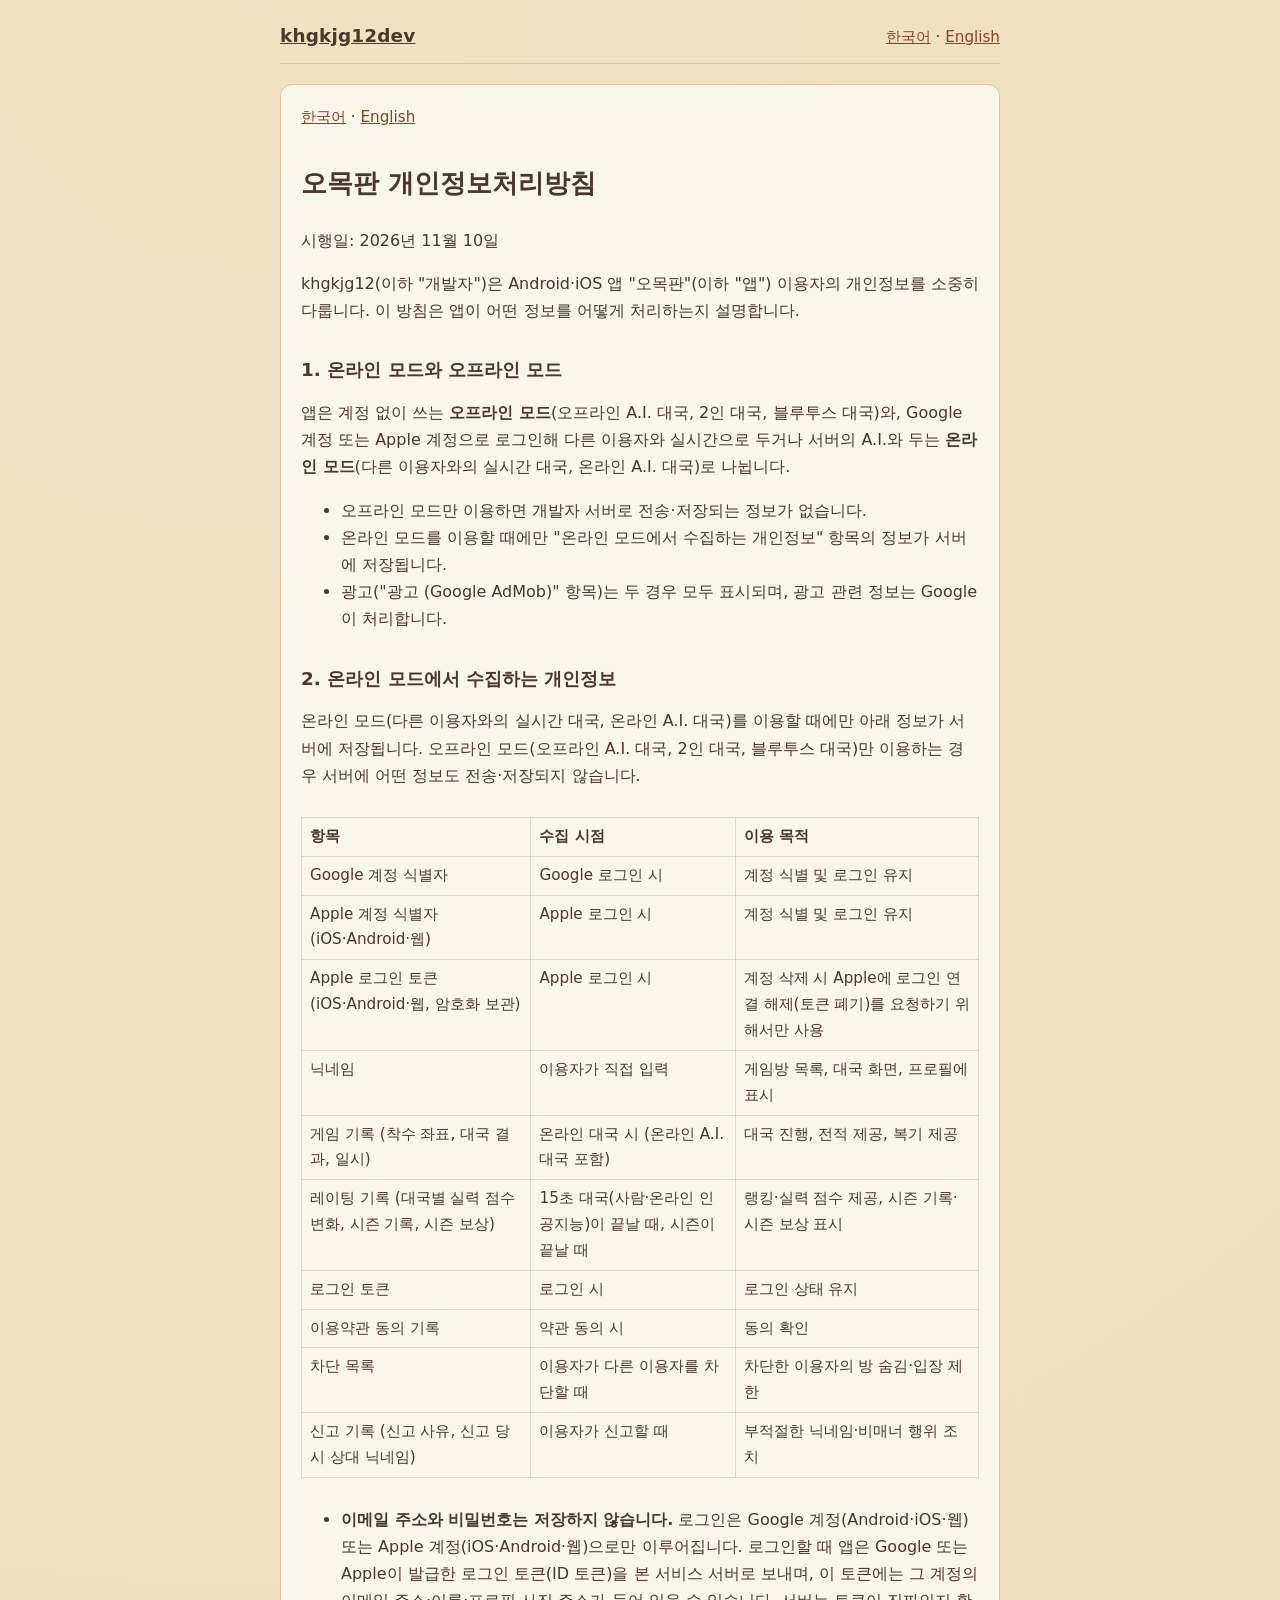
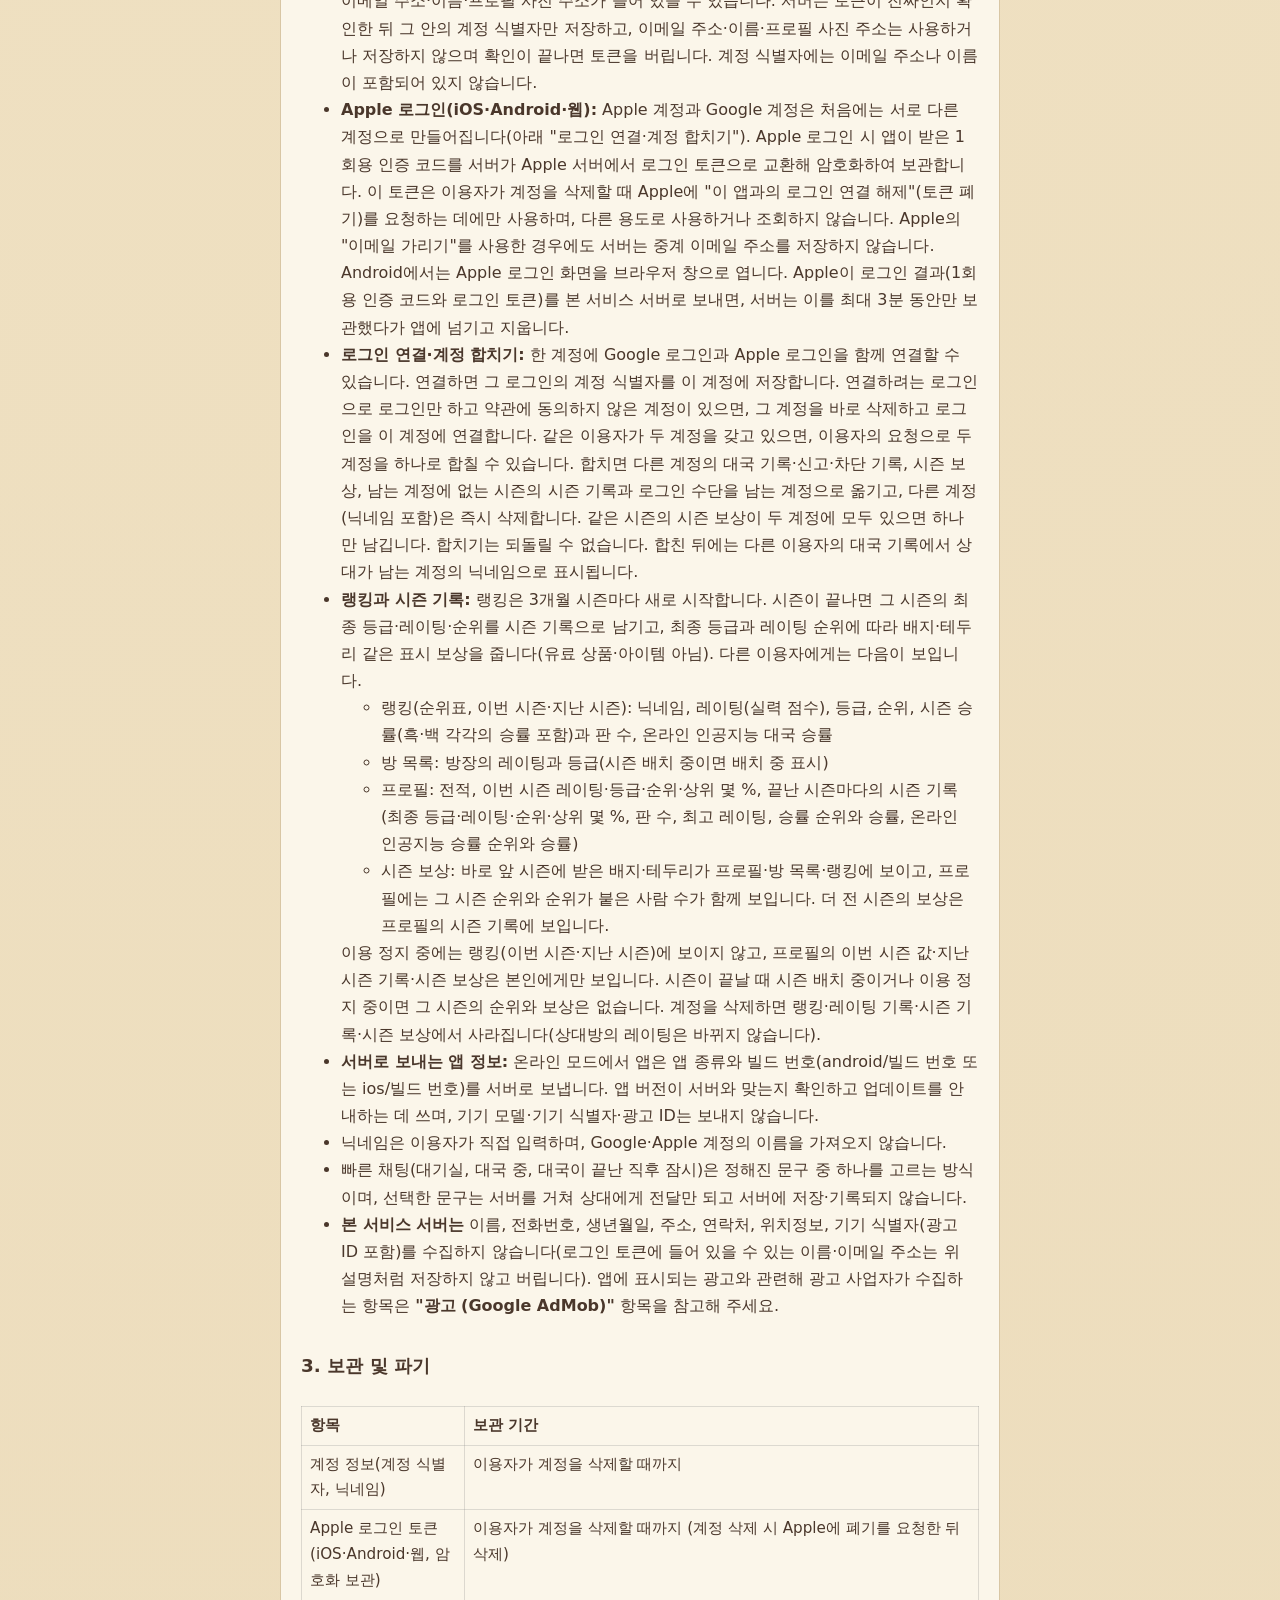
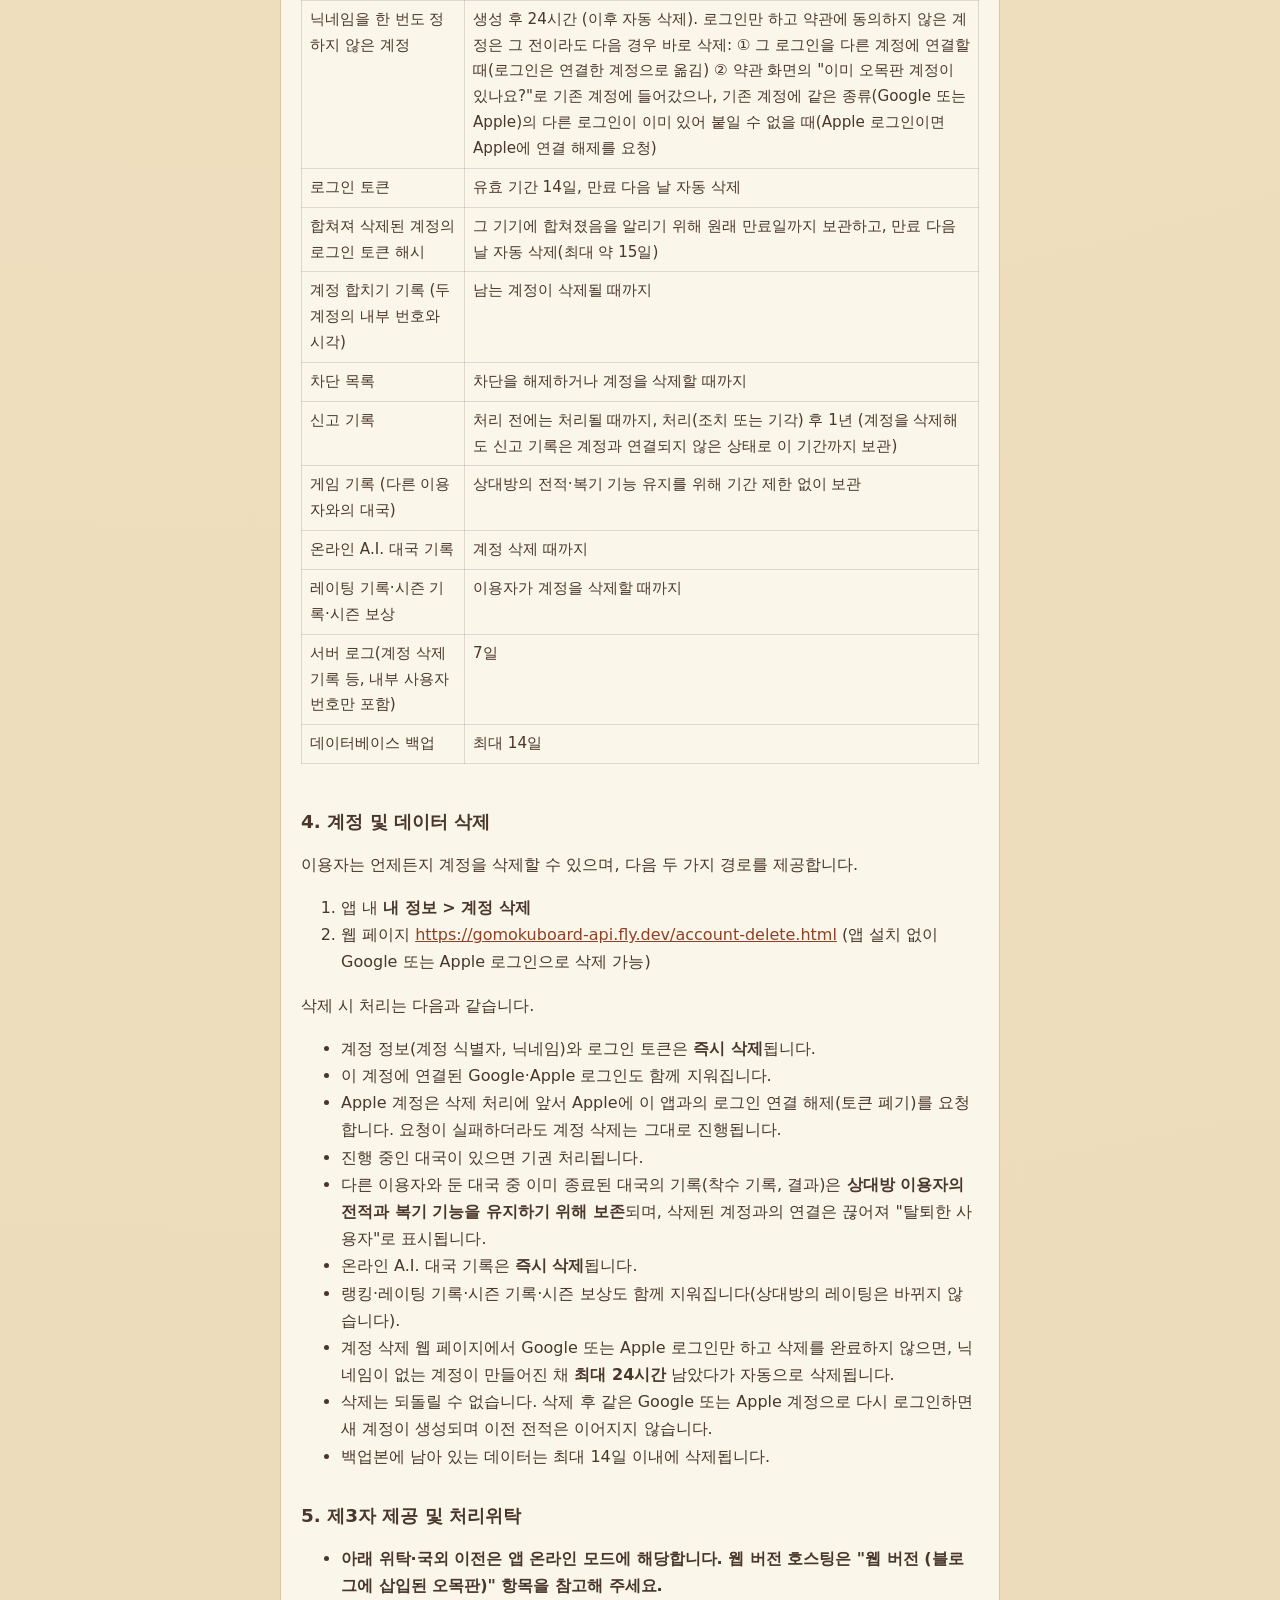
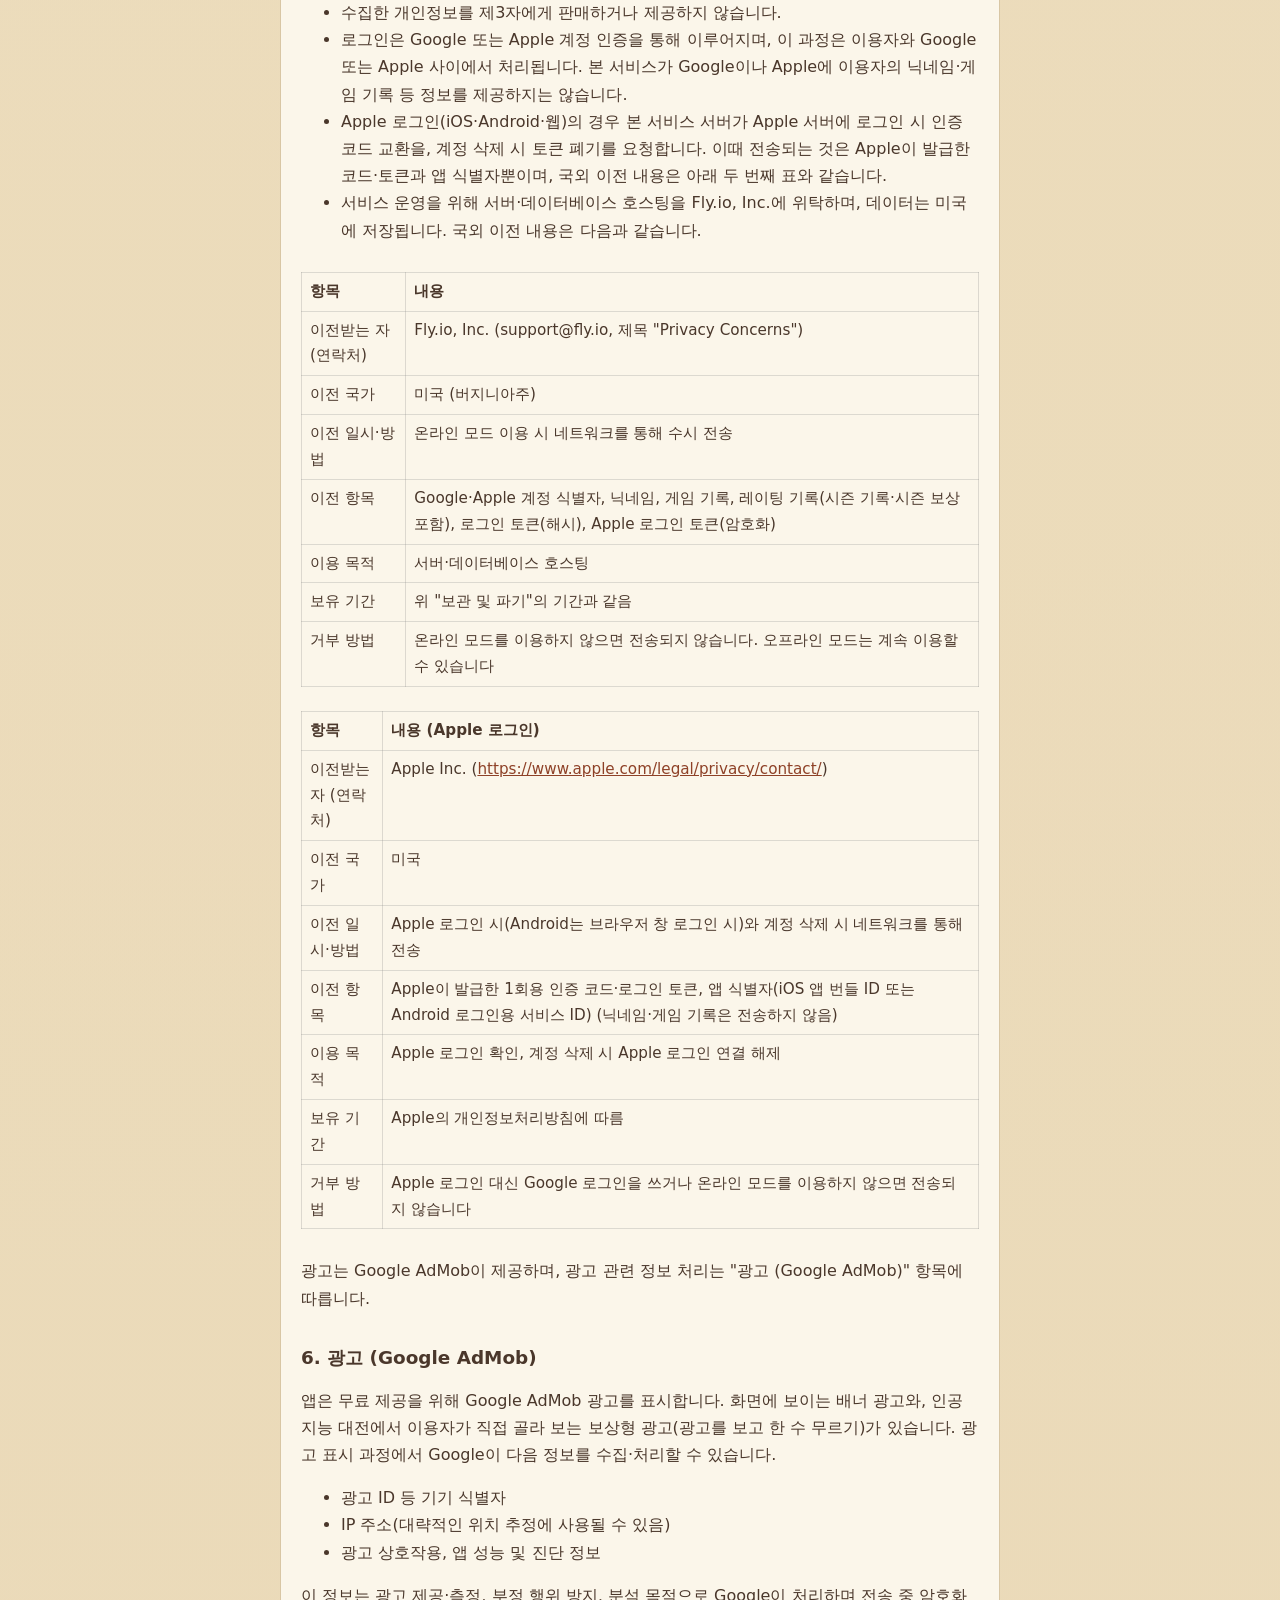
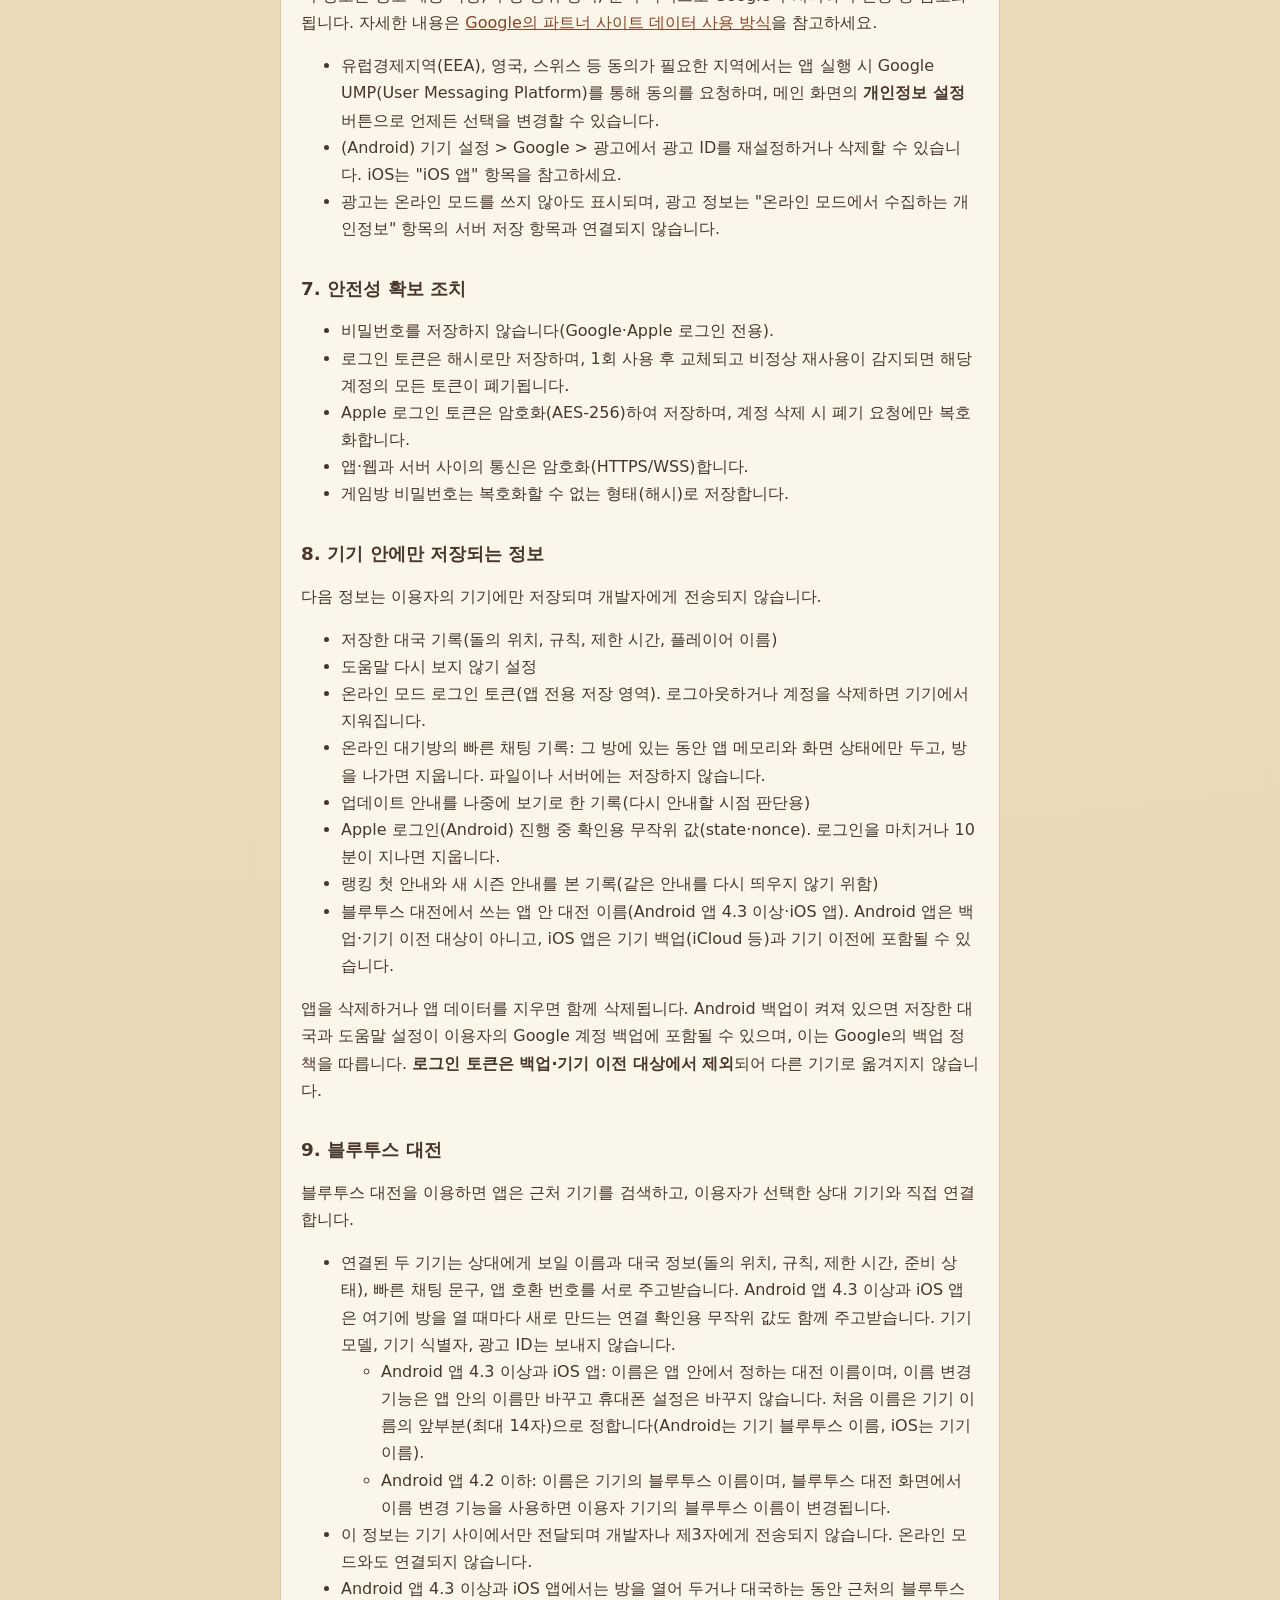
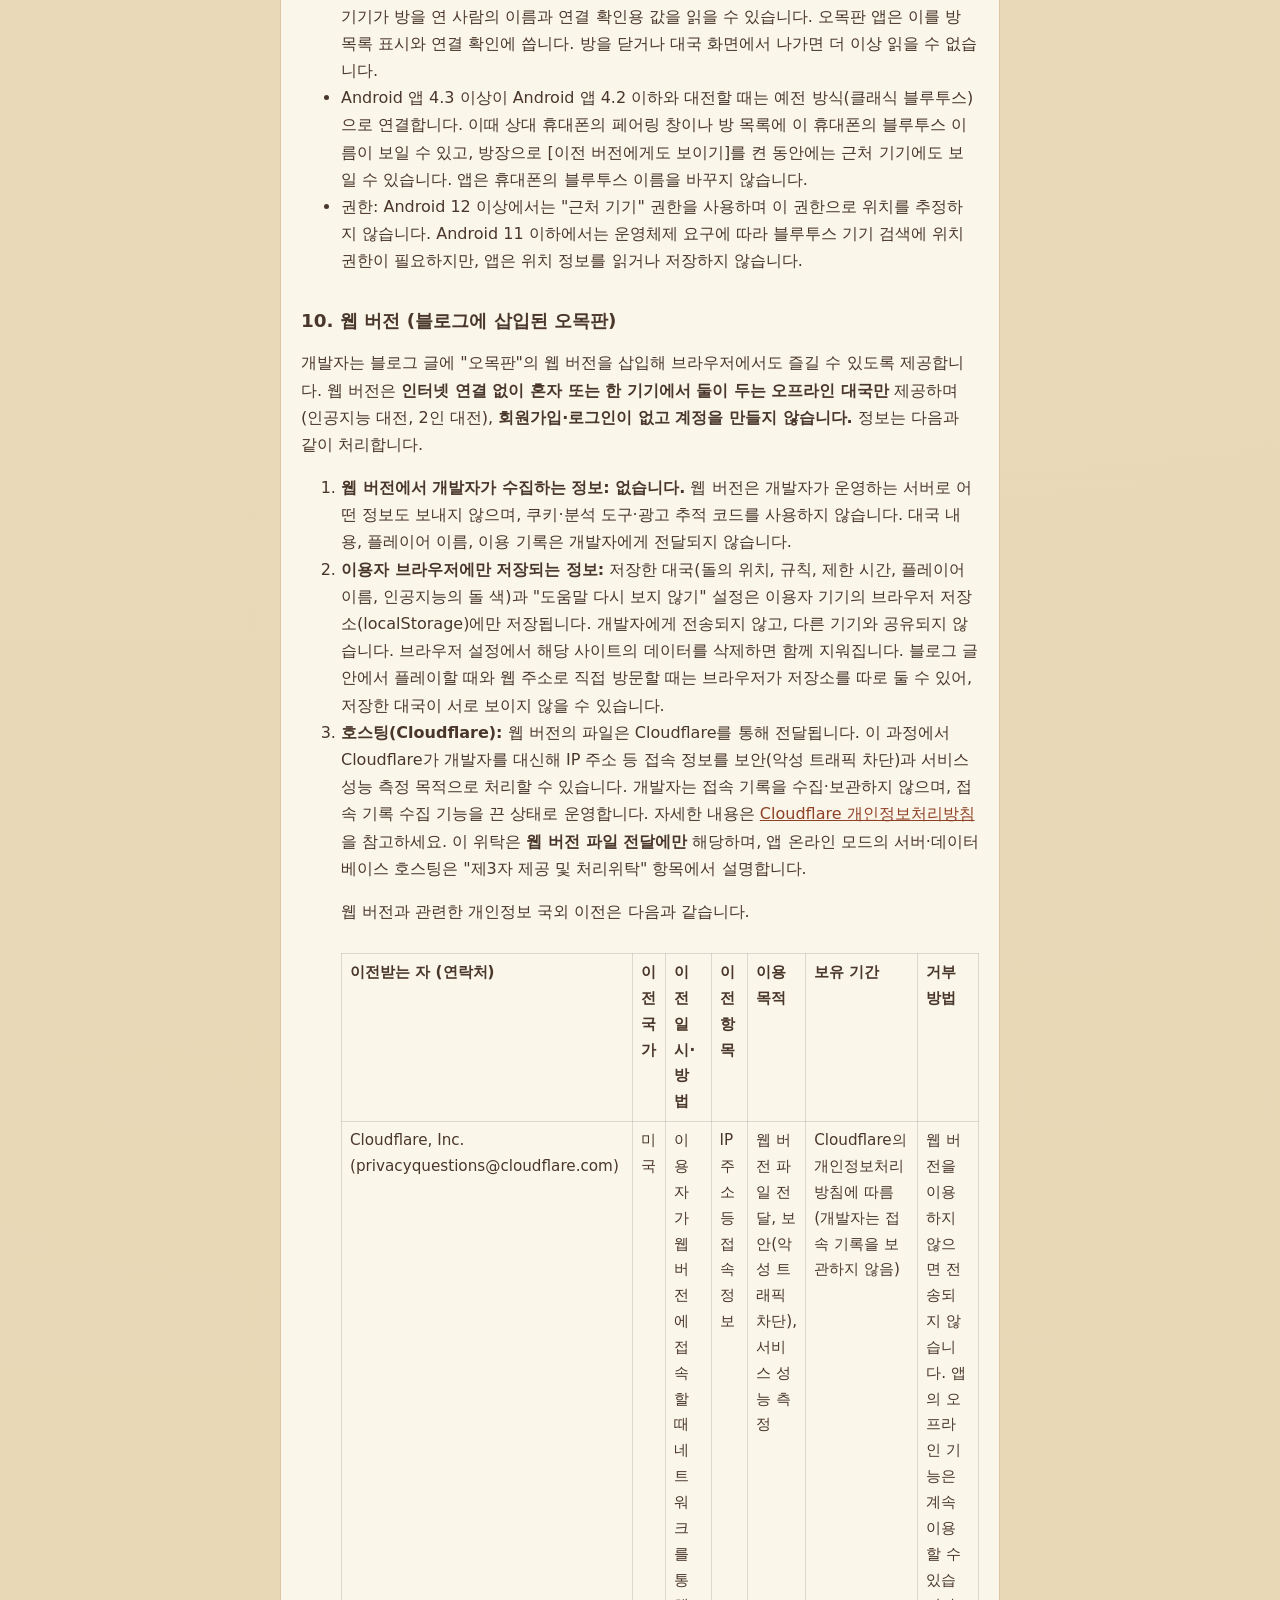
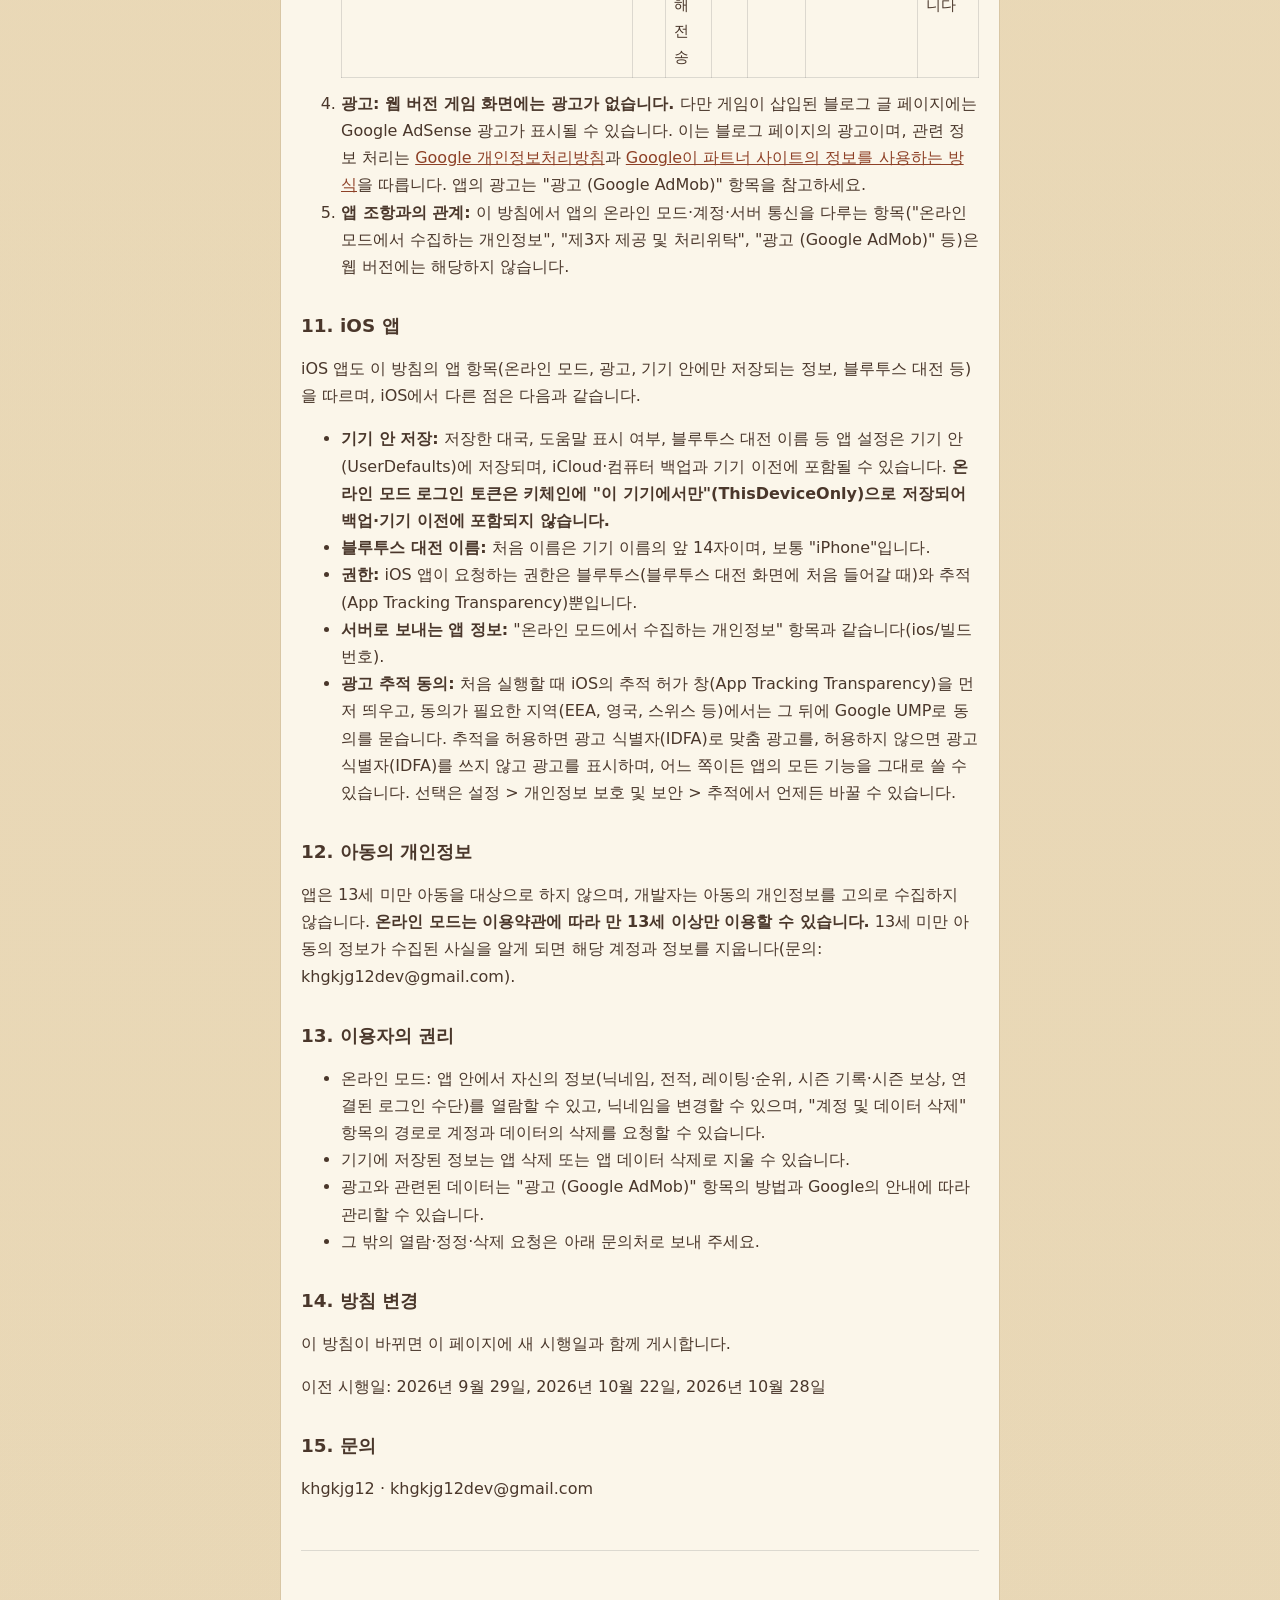
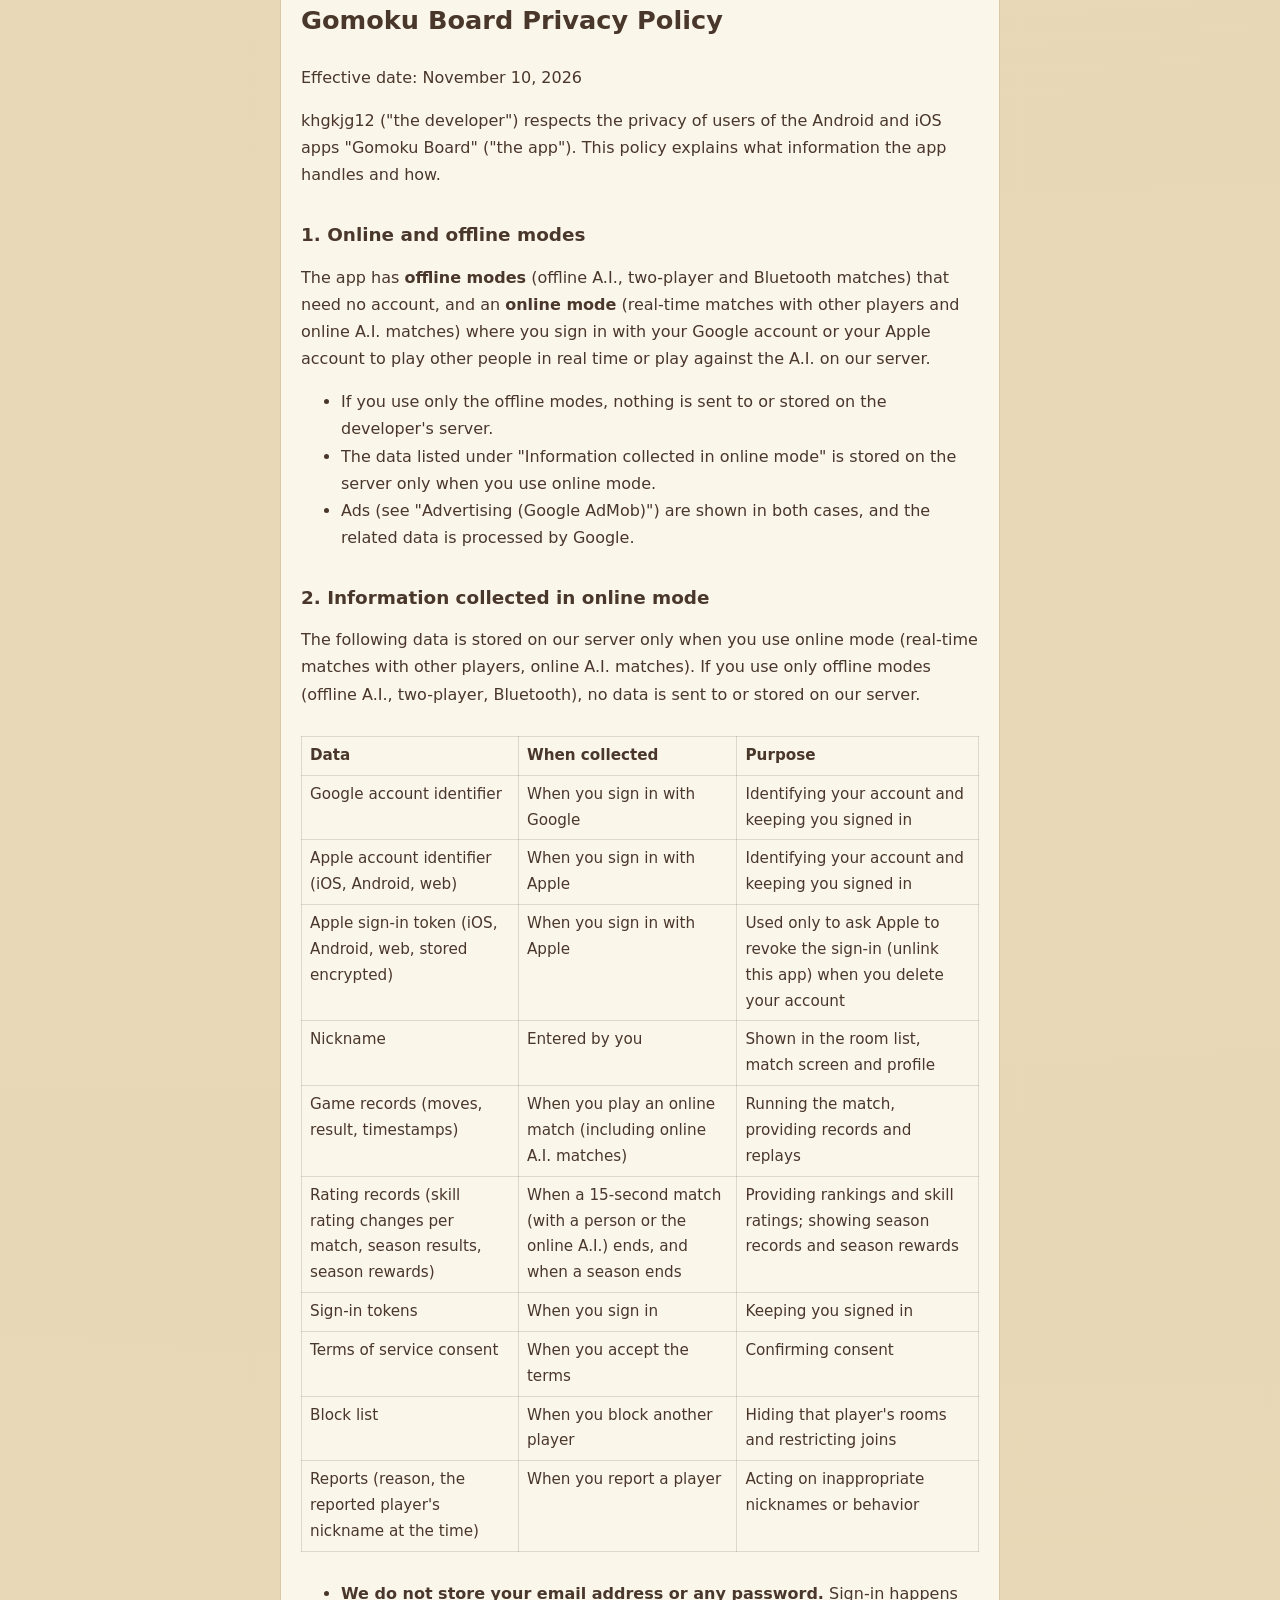
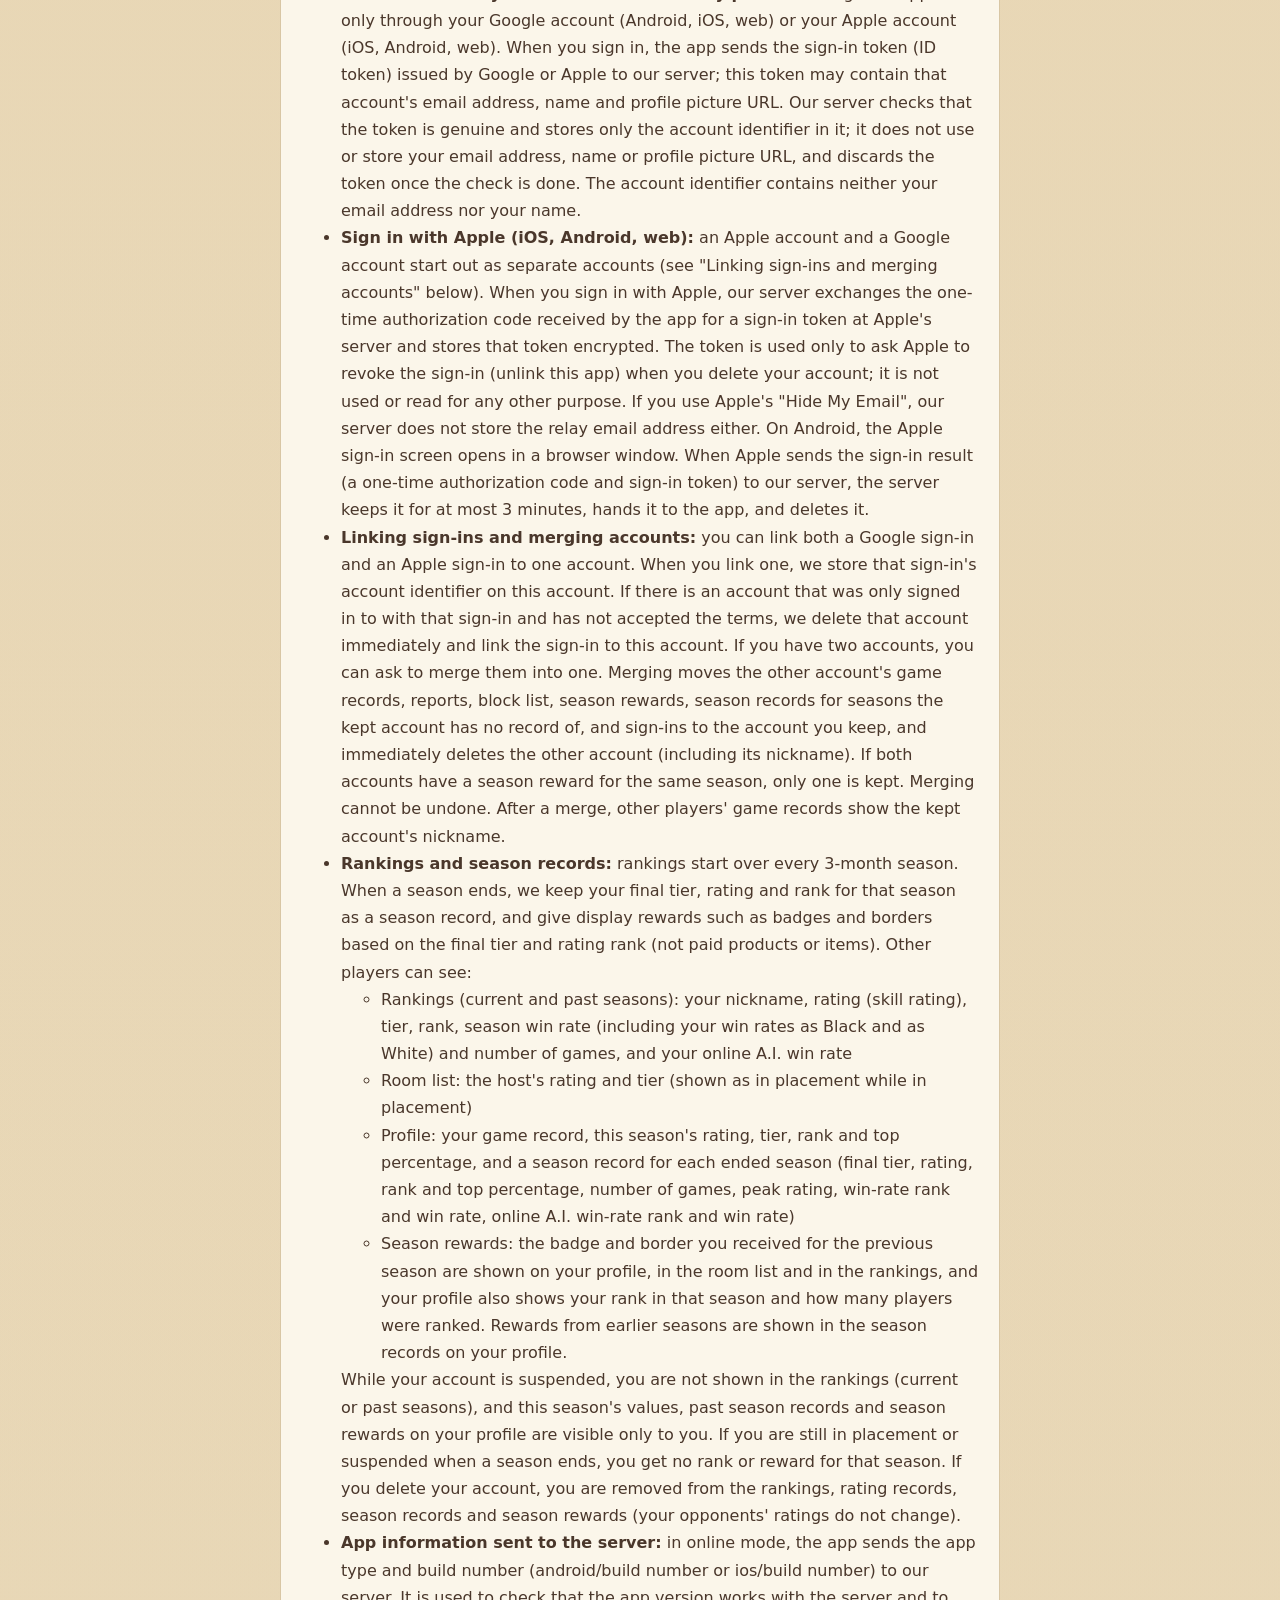
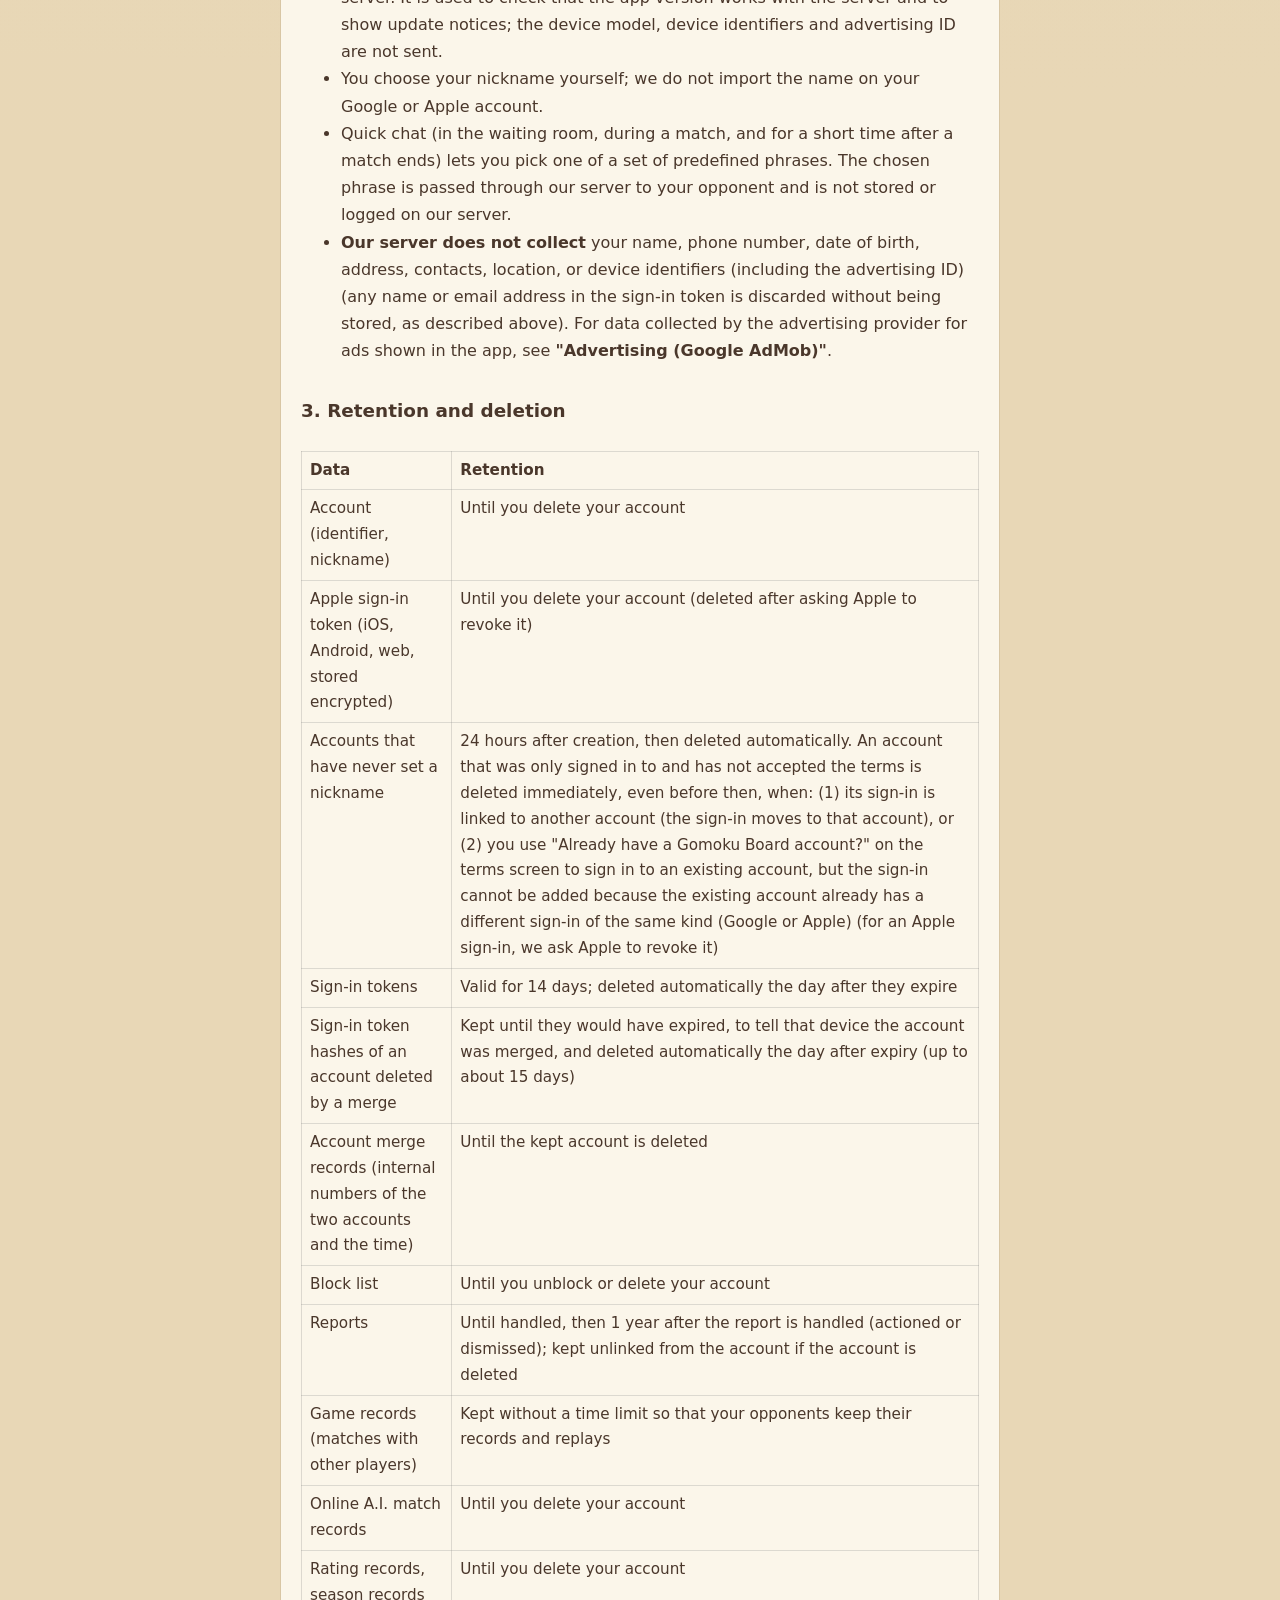
==== commit 66a18f7a: "약관·개인정보처리방침 2026-11-10 개정: Apple 로그인·계정 연결·합치기, 랭킹과 시즌(시즌 기록·시즌 보상), 공개 범위 (오너 승인 11-03, 4.5.0 서버 배포" ====
--- a/gomoku/privacy/index.html
+++ b/gomoku/privacy/index.html
@@ -4,7 +4,7 @@
     <meta charset="utf-8" />
     <meta name="viewport" content="width=device-width, initial-scale=1" />
     <title>오목판 개인정보처리방침 | khgkjg12dev</title>
-    <meta name="description" content="오목판 앱의 개인정보처리방침(시행일 2026년 10월 28일). 한국어·English." />
+    <meta name="description" content="오목판 앱의 개인정보처리방침(시행일 2026년 11월 10일). 한국어·English." />
     <link rel="icon" href="/assets/gomoku-icon.png" />
     <link rel="stylesheet" href="/style.css" />
   </head>
@@ -35,7 +35,7 @@
 
 <section id="ko" lang="ko">
 <h1>오목판 개인정보처리방침</h1>
-<p>시행일: 2026년 10월 28일</p>
+<p>시행일: 2026년 11월 10일</p>
 <p>khgkjg12(이하 "개발자")은 Android·iOS 앱 "오목판"(이하 "앱") 이용자의 개인정보를 소중히 다룹니다. 이 방침은 앱이 어떤 정보를 어떻게 처리하는지 설명합니다.</p>
 
 <h2>1. 온라인 모드와 오프라인 모드</h2>
@@ -55,7 +55,7 @@
   <tr><td>Apple 로그인 토큰 (iOS·Android·웹, 암호화 보관)</td><td>Apple 로그인 시</td><td>계정 삭제 시 Apple에 로그인 연결 해제(토큰 폐기)를 요청하기 위해서만 사용</td></tr>
   <tr><td>닉네임</td><td>이용자가 직접 입력</td><td>게임방 목록, 대국 화면, 프로필에 표시</td></tr>
   <tr><td>게임 기록 (착수 좌표, 대국 결과, 일시)</td><td>온라인 대국 시 (온라인 A.I. 대국 포함)</td><td>대국 진행, 전적 제공, 복기 제공</td></tr>
-  <tr><td>레이팅 기록 (대국별 실력 점수 변화, 시즌 기록)</td><td>15초 대국(사람·온라인 인공지능)이 끝날 때, 시즌이 끝날 때</td><td>랭킹·실력 점수 제공</td></tr>
+  <tr><td>레이팅 기록 (대국별 실력 점수 변화, 시즌 기록, 시즌 보상)</td><td>15초 대국(사람·온라인 인공지능)이 끝날 때, 시즌이 끝날 때</td><td>랭킹·실력 점수 제공, 시즌 기록·시즌 보상 표시</td></tr>
   <tr><td>로그인 토큰</td><td>로그인 시</td><td>로그인 상태 유지</td></tr>
   <tr><td>이용약관 동의 기록</td><td>약관 동의 시</td><td>동의 확인</td></tr>
   <tr><td>차단 목록</td><td>이용자가 다른 이용자를 차단할 때</td><td>차단한 이용자의 방 숨김·입장 제한</td></tr>
@@ -64,8 +64,15 @@
 <ul>
   <li><strong>이메일 주소와 비밀번호는 저장하지 않습니다.</strong> 로그인은 Google 계정(Android·iOS·웹) 또는 Apple 계정(iOS·Android·웹)으로만 이루어집니다. 로그인할 때 앱은 Google 또는 Apple이 발급한 로그인 토큰(ID 토큰)을 본 서비스 서버로 보내며, 이 토큰에는 그 계정의 이메일 주소·이름·프로필 사진 주소가 들어 있을 수 있습니다. 서버는 토큰이 진짜인지 확인한 뒤 그 안의 계정 식별자만 저장하고, 이메일 주소·이름·프로필 사진 주소는 사용하거나 저장하지 않으며 확인이 끝나면 토큰을 버립니다. 계정 식별자에는 이메일 주소나 이름이 포함되어 있지 않습니다.</li>
   <li><strong>Apple 로그인(iOS·Android·웹):</strong> Apple 계정과 Google 계정은 처음에는 서로 다른 계정으로 만들어집니다(아래 "로그인 연결·계정 합치기"). Apple 로그인 시 앱이 받은 1회용 인증 코드를 서버가 Apple 서버에서 로그인 토큰으로 교환해 암호화하여 보관합니다. 이 토큰은 이용자가 계정을 삭제할 때 Apple에 "이 앱과의 로그인 연결 해제"(토큰 폐기)를 요청하는 데에만 사용하며, 다른 용도로 사용하거나 조회하지 않습니다. Apple의 "이메일 가리기"를 사용한 경우에도 서버는 중계 이메일 주소를 저장하지 않습니다. Android에서는 Apple 로그인 화면을 브라우저 창으로 엽니다. Apple이 로그인 결과(1회용 인증 코드와 로그인 토큰)를 본 서비스 서버로 보내면, 서버는 이를 최대 3분 동안만 보관했다가 앱에 넘기고 지웁니다.</li>
-  <li><strong>로그인 연결·계정 합치기:</strong> 한 계정에 Google 로그인과 Apple 로그인을 함께 연결할 수 있습니다. 연결하면 그 로그인의 계정 식별자를 이 계정에 저장합니다. 같은 이용자가 두 계정을 갖고 있으면, 이용자의 요청으로 두 계정을 하나로 합칠 수 있습니다. 합치면 다른 계정의 대국 기록·신고·차단 기록과 로그인 수단을 남는 계정으로 옮기고, 다른 계정(닉네임 포함)은 즉시 삭제합니다. 합치기는 되돌릴 수 없습니다. 합친 뒤에는 다른 이용자의 대국 기록에서 상대가 남는 계정의 닉네임으로 표시됩니다.</li>
-  <li><strong>랭킹:</strong> 온라인 대국 랭킹에 닉네임, 레이팅(실력 점수), 등급, 순위, 시즌 승률(흑·백 각각의 승률 포함)과 판 수, 온라인 인공지능 대국 승률이 다른 이용자에게 보입니다. 랭킹은 3개월 시즌마다 새로 시작하고, 지난 시즌의 최종 순위는 기록으로 남습니다. 이용 정지 중에는 랭킹에 보이지 않으며, 계정을 삭제하면 랭킹·레이팅 기록·시즌 기록에서 사라집니다(상대방의 레이팅은 바뀌지 않습니다).</li>
+  <li><strong>로그인 연결·계정 합치기:</strong> 한 계정에 Google 로그인과 Apple 로그인을 함께 연결할 수 있습니다. 연결하면 그 로그인의 계정 식별자를 이 계정에 저장합니다. 연결하려는 로그인으로 로그인만 하고 약관에 동의하지 않은 계정이 있으면, 그 계정을 바로 삭제하고 로그인을 이 계정에 연결합니다. 같은 이용자가 두 계정을 갖고 있으면, 이용자의 요청으로 두 계정을 하나로 합칠 수 있습니다. 합치면 다른 계정의 대국 기록·신고·차단 기록, 시즌 보상, 남는 계정에 없는 시즌의 시즌 기록과 로그인 수단을 남는 계정으로 옮기고, 다른 계정(닉네임 포함)은 즉시 삭제합니다. 같은 시즌의 시즌 보상이 두 계정에 모두 있으면 하나만 남깁니다. 합치기는 되돌릴 수 없습니다. 합친 뒤에는 다른 이용자의 대국 기록에서 상대가 남는 계정의 닉네임으로 표시됩니다.</li>
+  <li><strong>랭킹과 시즌 기록:</strong> 랭킹은 3개월 시즌마다 새로 시작합니다. 시즌이 끝나면 그 시즌의 최종 등급·레이팅·순위를 시즌 기록으로 남기고, 최종 등급과 레이팅 순위에 따라 배지·테두리 같은 표시 보상을 줍니다(유료 상품·아이템 아님). 다른 이용자에게는 다음이 보입니다.
+    <ul>
+      <li>랭킹(순위표, 이번 시즌·지난 시즌): 닉네임, 레이팅(실력 점수), 등급, 순위, 시즌 승률(흑·백 각각의 승률 포함)과 판 수, 온라인 인공지능 대국 승률</li>
+      <li>방 목록: 방장의 레이팅과 등급(시즌 배치 중이면 배치 중 표시)</li>
+      <li>프로필: 전적, 이번 시즌 레이팅·등급·순위·상위 몇 %, 끝난 시즌마다의 시즌 기록(최종 등급·레이팅·순위·상위 몇 %, 판 수, 최고 레이팅, 승률 순위와 승률, 온라인 인공지능 승률 순위와 승률)</li>
+      <li>시즌 보상: 바로 앞 시즌에 받은 배지·테두리가 프로필·방 목록·랭킹에 보이고, 프로필에는 그 시즌 순위와 순위가 붙은 사람 수가 함께 보입니다. 더 전 시즌의 보상은 프로필의 시즌 기록에 보입니다.</li>
+    </ul>
+    이용 정지 중에는 랭킹(이번 시즌·지난 시즌)에 보이지 않고, 프로필의 이번 시즌 값·지난 시즌 기록·시즌 보상은 본인에게만 보입니다. 시즌이 끝날 때 시즌 배치 중이거나 이용 정지 중이면 그 시즌의 순위와 보상은 없습니다. 계정을 삭제하면 랭킹·레이팅 기록·시즌 기록·시즌 보상에서 사라집니다(상대방의 레이팅은 바뀌지 않습니다).</li>
   <li><strong>서버로 보내는 앱 정보:</strong> 온라인 모드에서 앱은 앱 종류와 빌드 번호(android/빌드 번호 또는 ios/빌드 번호)를 서버로 보냅니다. 앱 버전이 서버와 맞는지 확인하고 업데이트를 안내하는 데 쓰며, 기기 모델·기기 식별자·광고 ID는 보내지 않습니다.</li>
   <li>닉네임은 이용자가 직접 입력하며, Google·Apple 계정의 이름을 가져오지 않습니다.</li>
   <li>빠른 채팅(대기실, 대국 중, 대국이 끝난 직후 잠시)은 정해진 문구 중 하나를 고르는 방식이며, 선택한 문구는 서버를 거쳐 상대에게 전달만 되고 서버에 저장·기록되지 않습니다.</li>
@@ -77,7 +84,7 @@
   <tr><th>항목</th><th>보관 기간</th></tr>
   <tr><td>계정 정보(계정 식별자, 닉네임)</td><td>이용자가 계정을 삭제할 때까지</td></tr>
   <tr><td>Apple 로그인 토큰 (iOS·Android·웹, 암호화 보관)</td><td>이용자가 계정을 삭제할 때까지 (계정 삭제 시 Apple에 폐기를 요청한 뒤 삭제)</td></tr>
-  <tr><td>닉네임을 한 번도 정하지 않은 계정</td><td>생성 후 24시간 (이후 자동 삭제)</td></tr>
+  <tr><td>닉네임을 한 번도 정하지 않은 계정</td><td>생성 후 24시간 (이후 자동 삭제). 로그인만 하고 약관에 동의하지 않은 계정은 그 전이라도 다음 경우 바로 삭제: ① 그 로그인을 다른 계정에 연결할 때(로그인은 연결한 계정으로 옮김) ② 약관 화면의 "이미 오목판 계정이 있나요?"로 기존 계정에 들어갔으나, 기존 계정에 같은 종류(Google 또는 Apple)의 다른 로그인이 이미 있어 붙일 수 없을 때(Apple 로그인이면 Apple에 연결 해제를 요청)</td></tr>
   <tr><td>로그인 토큰</td><td>유효 기간 14일, 만료 다음 날 자동 삭제</td></tr>
   <tr><td>합쳐져 삭제된 계정의 로그인 토큰 해시</td><td>그 기기에 합쳐졌음을 알리기 위해 원래 만료일까지 보관하고, 만료 다음 날 자동 삭제(최대 약 15일)</td></tr>
   <tr><td>계정 합치기 기록 (두 계정의 내부 번호와 시각)</td><td>남는 계정이 삭제될 때까지</td></tr>
@@ -85,7 +92,7 @@
   <tr><td>신고 기록</td><td>처리 전에는 처리될 때까지, 처리(조치 또는 기각) 후 1년 (계정을 삭제해도 신고 기록은 계정과 연결되지 않은 상태로 이 기간까지 보관)</td></tr>
   <tr><td>게임 기록 (다른 이용자와의 대국)</td><td>상대방의 전적·복기 기능 유지를 위해 기간 제한 없이 보관</td></tr>
   <tr><td>온라인 A.I. 대국 기록</td><td>계정 삭제 때까지</td></tr>
-  <tr><td>레이팅 기록·시즌 기록</td><td>이용자가 계정을 삭제할 때까지</td></tr>
+  <tr><td>레이팅 기록·시즌 기록·시즌 보상</td><td>이용자가 계정을 삭제할 때까지</td></tr>
   <tr><td>서버 로그(계정 삭제 기록 등, 내부 사용자 번호만 포함)</td><td>7일</td></tr>
   <tr><td>데이터베이스 백업</td><td>최대 14일</td></tr>
 </table></div>
@@ -104,7 +111,7 @@
   <li>진행 중인 대국이 있으면 기권 처리됩니다.</li>
   <li>다른 이용자와 둔 대국 중 이미 종료된 대국의 기록(착수 기록, 결과)은 <strong>상대방 이용자의 전적과 복기 기능을 유지하기 위해 보존</strong>되며, 삭제된 계정과의 연결은 끊어져 "탈퇴한 사용자"로 표시됩니다.</li>
   <li>온라인 A.I. 대국 기록은 <strong>즉시 삭제</strong>됩니다.</li>
-  <li>랭킹·레이팅 기록·시즌 기록도 함께 지워집니다(상대방의 레이팅은 바뀌지 않습니다).</li>
+  <li>랭킹·레이팅 기록·시즌 기록·시즌 보상도 함께 지워집니다(상대방의 레이팅은 바뀌지 않습니다).</li>
   <li>계정 삭제 웹 페이지에서 Google 또는 Apple 로그인만 하고 삭제를 완료하지 않으면, 닉네임이 없는 계정이 만들어진 채 <strong>최대 24시간</strong> 남았다가 자동으로 삭제됩니다.</li>
   <li>삭제는 되돌릴 수 없습니다. 삭제 후 같은 Google 또는 Apple 계정으로 다시 로그인하면 새 계정이 생성되며 이전 전적은 이어지지 않습니다.</li>
   <li>백업본에 남아 있는 데이터는 최대 14일 이내에 삭제됩니다.</li>
@@ -123,7 +130,7 @@
   <tr><td>이전받는 자 (연락처)</td><td>Fly.io, Inc. (support@fly.io, 제목 "Privacy Concerns")</td></tr>
   <tr><td>이전 국가</td><td>미국 (버지니아주)</td></tr>
   <tr><td>이전 일시·방법</td><td>온라인 모드 이용 시 네트워크를 통해 수시 전송</td></tr>
-  <tr><td>이전 항목</td><td>Google·Apple 계정 식별자, 닉네임, 게임 기록, 레이팅 기록, 로그인 토큰(해시), Apple 로그인 토큰(암호화)</td></tr>
+  <tr><td>이전 항목</td><td>Google·Apple 계정 식별자, 닉네임, 게임 기록, 레이팅 기록(시즌 기록·시즌 보상 포함), 로그인 토큰(해시), Apple 로그인 토큰(암호화)</td></tr>
   <tr><td>이용 목적</td><td>서버·데이터베이스 호스팅</td></tr>
   <tr><td>보유 기간</td><td>위 "보관 및 파기"의 기간과 같음</td></tr>
   <tr><td>거부 방법</td><td>온라인 모드를 이용하지 않으면 전송되지 않습니다. 오프라인 모드는 계속 이용할 수 있습니다</td></tr>
@@ -223,7 +230,7 @@
 
 <h2>13. 이용자의 권리</h2>
 <ul>
-  <li>온라인 모드: 앱 안에서 자신의 정보(닉네임, 전적, 레이팅·순위, 연결된 로그인 수단)를 열람할 수 있고, 닉네임을 변경할 수 있으며, "계정 및 데이터 삭제" 항목의 경로로 계정과 데이터의 삭제를 요청할 수 있습니다.</li>
+  <li>온라인 모드: 앱 안에서 자신의 정보(닉네임, 전적, 레이팅·순위, 시즌 기록·시즌 보상, 연결된 로그인 수단)를 열람할 수 있고, 닉네임을 변경할 수 있으며, "계정 및 데이터 삭제" 항목의 경로로 계정과 데이터의 삭제를 요청할 수 있습니다.</li>
   <li>기기에 저장된 정보는 앱 삭제 또는 앱 데이터 삭제로 지울 수 있습니다.</li>
   <li>광고와 관련된 데이터는 "광고 (Google AdMob)" 항목의 방법과 Google의 안내에 따라 관리할 수 있습니다.</li>
   <li>그 밖의 열람·정정·삭제 요청은 아래 문의처로 보내 주세요.</li>
@@ -231,6 +238,7 @@
 
 <h2>14. 방침 변경</h2>
 <p>이 방침이 바뀌면 이 페이지에 새 시행일과 함께 게시합니다.</p>
+<p>이전 시행일: 2026년 9월 29일, 2026년 10월 22일, 2026년 10월 28일</p>
 
 <h2>15. 문의</h2>
 <p>khgkjg12 · khgkjg12dev@gmail.com</p>
@@ -240,7 +248,7 @@
 
 <section id="en" lang="en">
 <h1>Gomoku Board Privacy Policy</h1>
-<p>Effective date: October 28, 2026</p>
+<p>Effective date: November 10, 2026</p>
 <p>khgkjg12 ("the developer") respects the privacy of users of the Android and iOS apps "Gomoku Board" ("the app"). This policy explains what information the app handles and how.</p>
 
 <h2>1. Online and offline modes</h2>
@@ -260,7 +268,7 @@
   <tr><td>Apple sign-in token (iOS, Android, web, stored encrypted)</td><td>When you sign in with Apple</td><td>Used only to ask Apple to revoke the sign-in (unlink this app) when you delete your account</td></tr>
   <tr><td>Nickname</td><td>Entered by you</td><td>Shown in the room list, match screen and profile</td></tr>
   <tr><td>Game records (moves, result, timestamps)</td><td>When you play an online match (including online A.I. matches)</td><td>Running the match, providing records and replays</td></tr>
-  <tr><td>Rating records (skill rating changes per match, season results)</td><td>When a 15-second match (with a person or the online A.I.) ends, and when a season ends</td><td>Providing rankings and skill ratings</td></tr>
+  <tr><td>Rating records (skill rating changes per match, season results, season rewards)</td><td>When a 15-second match (with a person or the online A.I.) ends, and when a season ends</td><td>Providing rankings and skill ratings; showing season records and season rewards</td></tr>
   <tr><td>Sign-in tokens</td><td>When you sign in</td><td>Keeping you signed in</td></tr>
   <tr><td>Terms of service consent</td><td>When you accept the terms</td><td>Confirming consent</td></tr>
   <tr><td>Block list</td><td>When you block another player</td><td>Hiding that player's rooms and restricting joins</td></tr>
@@ -269,8 +277,15 @@
 <ul>
   <li><strong>We do not store your email address or any password.</strong> Sign-in happens only through your Google account (Android, iOS, web) or your Apple account (iOS, Android, web). When you sign in, the app sends the sign-in token (ID token) issued by Google or Apple to our server; this token may contain that account's email address, name and profile picture URL. Our server checks that the token is genuine and stores only the account identifier in it; it does not use or store your email address, name or profile picture URL, and discards the token once the check is done. The account identifier contains neither your email address nor your name.</li>
   <li><strong>Sign in with Apple (iOS, Android, web):</strong> an Apple account and a Google account start out as separate accounts (see "Linking sign-ins and merging accounts" below). When you sign in with Apple, our server exchanges the one-time authorization code received by the app for a sign-in token at Apple's server and stores that token encrypted. The token is used only to ask Apple to revoke the sign-in (unlink this app) when you delete your account; it is not used or read for any other purpose. If you use Apple's "Hide My Email", our server does not store the relay email address either. On Android, the Apple sign-in screen opens in a browser window. When Apple sends the sign-in result (a one-time authorization code and sign-in token) to our server, the server keeps it for at most 3 minutes, hands it to the app, and deletes it.</li>
-  <li><strong>Linking sign-ins and merging accounts:</strong> you can link both a Google sign-in and an Apple sign-in to one account. When you link one, we store that sign-in's account identifier on this account. If you have two accounts, you can ask to merge them into one. Merging moves the other account's game records, reports, block list and sign-ins to the account you keep and immediately deletes the other account (including its nickname). Merging cannot be undone. After a merge, other players' game records show the kept account's nickname.</li>
-  <li><strong>Rankings:</strong> in the online rankings, other players can see your nickname, rating (skill rating), tier, rank, season win rate (including your win rates as Black and as White) and number of games, and your online A.I. win rate. Rankings start over every 3-month season, and the final ranks of past seasons are kept as records. Suspended accounts are not shown in the rankings. If you delete your account, you are removed from the rankings, rating records and season records (your opponents' ratings do not change).</li>
+  <li><strong>Linking sign-ins and merging accounts:</strong> you can link both a Google sign-in and an Apple sign-in to one account. When you link one, we store that sign-in's account identifier on this account. If there is an account that was only signed in to with that sign-in and has not accepted the terms, we delete that account immediately and link the sign-in to this account. If you have two accounts, you can ask to merge them into one. Merging moves the other account's game records, reports, block list, season rewards, season records for seasons the kept account has no record of, and sign-ins to the account you keep, and immediately deletes the other account (including its nickname). If both accounts have a season reward for the same season, only one is kept. Merging cannot be undone. After a merge, other players' game records show the kept account's nickname.</li>
+  <li><strong>Rankings and season records:</strong> rankings start over every 3-month season. When a season ends, we keep your final tier, rating and rank for that season as a season record, and give display rewards such as badges and borders based on the final tier and rating rank (not paid products or items). Other players can see:
+    <ul>
+      <li>Rankings (current and past seasons): your nickname, rating (skill rating), tier, rank, season win rate (including your win rates as Black and as White) and number of games, and your online A.I. win rate</li>
+      <li>Room list: the host's rating and tier (shown as in placement while in placement)</li>
+      <li>Profile: your game record, this season's rating, tier, rank and top percentage, and a season record for each ended season (final tier, rating, rank and top percentage, number of games, peak rating, win-rate rank and win rate, online A.I. win-rate rank and win rate)</li>
+      <li>Season rewards: the badge and border you received for the previous season are shown on your profile, in the room list and in the rankings, and your profile also shows your rank in that season and how many players were ranked. Rewards from earlier seasons are shown in the season records on your profile.</li>
+    </ul>
+    While your account is suspended, you are not shown in the rankings (current or past seasons), and this season's values, past season records and season rewards on your profile are visible only to you. If you are still in placement or suspended when a season ends, you get no rank or reward for that season. If you delete your account, you are removed from the rankings, rating records, season records and season rewards (your opponents' ratings do not change).</li>
   <li><strong>App information sent to the server:</strong> in online mode, the app sends the app type and build number (android/build number or ios/build number) to our server. It is used to check that the app version works with the server and to show update notices; the device model, device identifiers and advertising ID are not sent.</li>
   <li>You choose your nickname yourself; we do not import the name on your Google or Apple account.</li>
   <li>Quick chat (in the waiting room, during a match, and for a short time after a match ends) lets you pick one of a set of predefined phrases. The chosen phrase is passed through our server to your opponent and is not stored or logged on our server.</li>
@@ -282,7 +297,7 @@
   <tr><th>Data</th><th>Retention</th></tr>
   <tr><td>Account (identifier, nickname)</td><td>Until you delete your account</td></tr>
   <tr><td>Apple sign-in token (iOS, Android, web, stored encrypted)</td><td>Until you delete your account (deleted after asking Apple to revoke it)</td></tr>
-  <tr><td>Accounts that have never set a nickname</td><td>24 hours after creation, then deleted automatically</td></tr>
+  <tr><td>Accounts that have never set a nickname</td><td>24 hours after creation, then deleted automatically. An account that was only signed in to and has not accepted the terms is deleted immediately, even before then, when: (1) its sign-in is linked to another account (the sign-in moves to that account), or (2) you use "Already have a Gomoku Board account?" on the terms screen to sign in to an existing account, but the sign-in cannot be added because the existing account already has a different sign-in of the same kind (Google or Apple) (for an Apple sign-in, we ask Apple to revoke it)</td></tr>
   <tr><td>Sign-in tokens</td><td>Valid for 14 days; deleted automatically the day after they expire</td></tr>
   <tr><td>Sign-in token hashes of an account deleted by a merge</td><td>Kept until they would have expired, to tell that device the account was merged, and deleted automatically the day after expiry (up to about 15 days)</td></tr>
   <tr><td>Account merge records (internal numbers of the two accounts and the time)</td><td>Until the kept account is deleted</td></tr>
@@ -290,7 +305,7 @@
   <tr><td>Reports</td><td>Until handled, then 1 year after the report is handled (actioned or dismissed); kept unlinked from the account if the account is deleted</td></tr>
   <tr><td>Game records (matches with other players)</td><td>Kept without a time limit so that your opponents keep their records and replays</td></tr>
   <tr><td>Online A.I. match records</td><td>Until you delete your account</td></tr>
-  <tr><td>Rating and season records</td><td>Until you delete your account</td></tr>
+  <tr><td>Rating records, season records and season rewards</td><td>Until you delete your account</td></tr>
   <tr><td>Server logs (e.g. deletion records, containing only an internal user number)</td><td>7 days</td></tr>
   <tr><td>Database backups</td><td>Up to 14 days</td></tr>
 </table></div>
@@ -309,7 +324,7 @@
   <li>Any match in progress is resigned on your behalf.</li>
   <li>Records of finished matches with other players (moves, result) are <strong>kept so that your opponents keep their records and replays</strong>. They are unlinked from your deleted account and shown as "deleted user".</li>
   <li>Online A.I. match records are <strong>deleted immediately</strong>.</li>
-  <li>Your rankings, rating records and season records are deleted too (your opponents' ratings do not change).</li>
+  <li>Your rankings, rating records, season records and season rewards are deleted too (your opponents' ratings do not change).</li>
   <li>If you only sign in on the account deletion web page without completing the deletion, an account with no nickname is created and is deleted automatically within <strong>24 hours</strong>.</li>
   <li>Deletion cannot be undone. If you sign in again later with the same Google or Apple account, a new account is created and your previous records are not carried over.</li>
   <li>Copies in backups are removed within 14 days.</li>
@@ -328,7 +343,7 @@
   <tr><td>Recipient (contact)</td><td>Fly.io, Inc. (support@fly.io, subject "Privacy Concerns")</td></tr>
   <tr><td>Country</td><td>United States (Virginia)</td></tr>
   <tr><td>When and how</td><td>Transmitted over the network whenever you use online mode</td></tr>
-  <tr><td>Data</td><td>Google and Apple account identifiers, nickname, game records, rating records, sign-in tokens (hashed), Apple sign-in token (encrypted)</td></tr>
+  <tr><td>Data</td><td>Google and Apple account identifiers, nickname, game records, rating records (including season records and season rewards), sign-in tokens (hashed), Apple sign-in token (encrypted)</td></tr>
   <tr><td>Purpose</td><td>Server and database hosting</td></tr>
   <tr><td>Retention</td><td>Same as "Retention and deletion" above</td></tr>
   <tr><td>How to refuse</td><td>Do not use online mode; offline modes remain available</td></tr>
@@ -428,7 +443,7 @@
 
 <h2>13. Your rights</h2>
 <ul>
-  <li>Online mode: you can view your own information (nickname, records, rating and rank, linked sign-ins) in the app, change your nickname, and request deletion of your account and data through the paths under "Deleting your account and data".</li>
+  <li>Online mode: you can view your own information (nickname, records, rating and rank, season records and season rewards, linked sign-ins) in the app, change your nickname, and request deletion of your account and data through the paths under "Deleting your account and data".</li>
   <li>Data stored on your device can be removed by uninstalling the app or clearing its data.</li>
   <li>Advertising data can be managed as described under "Advertising (Google AdMob)" and in Google's documentation.</li>
   <li>For any other request to access, correct or delete your data, please use the contact below.</li>
@@ -436,6 +451,7 @@
 
 <h2>14. Changes</h2>
 <p>If this policy changes, the updated version will be posted on this page with a new effective date.</p>
+<p>Previous effective dates: September 29, 2026; October 22, 2026; October 28, 2026</p>
 
 <h2>15. Contact</h2>
 <p>khgkjg12 · khgkjg12dev@gmail.com</p>
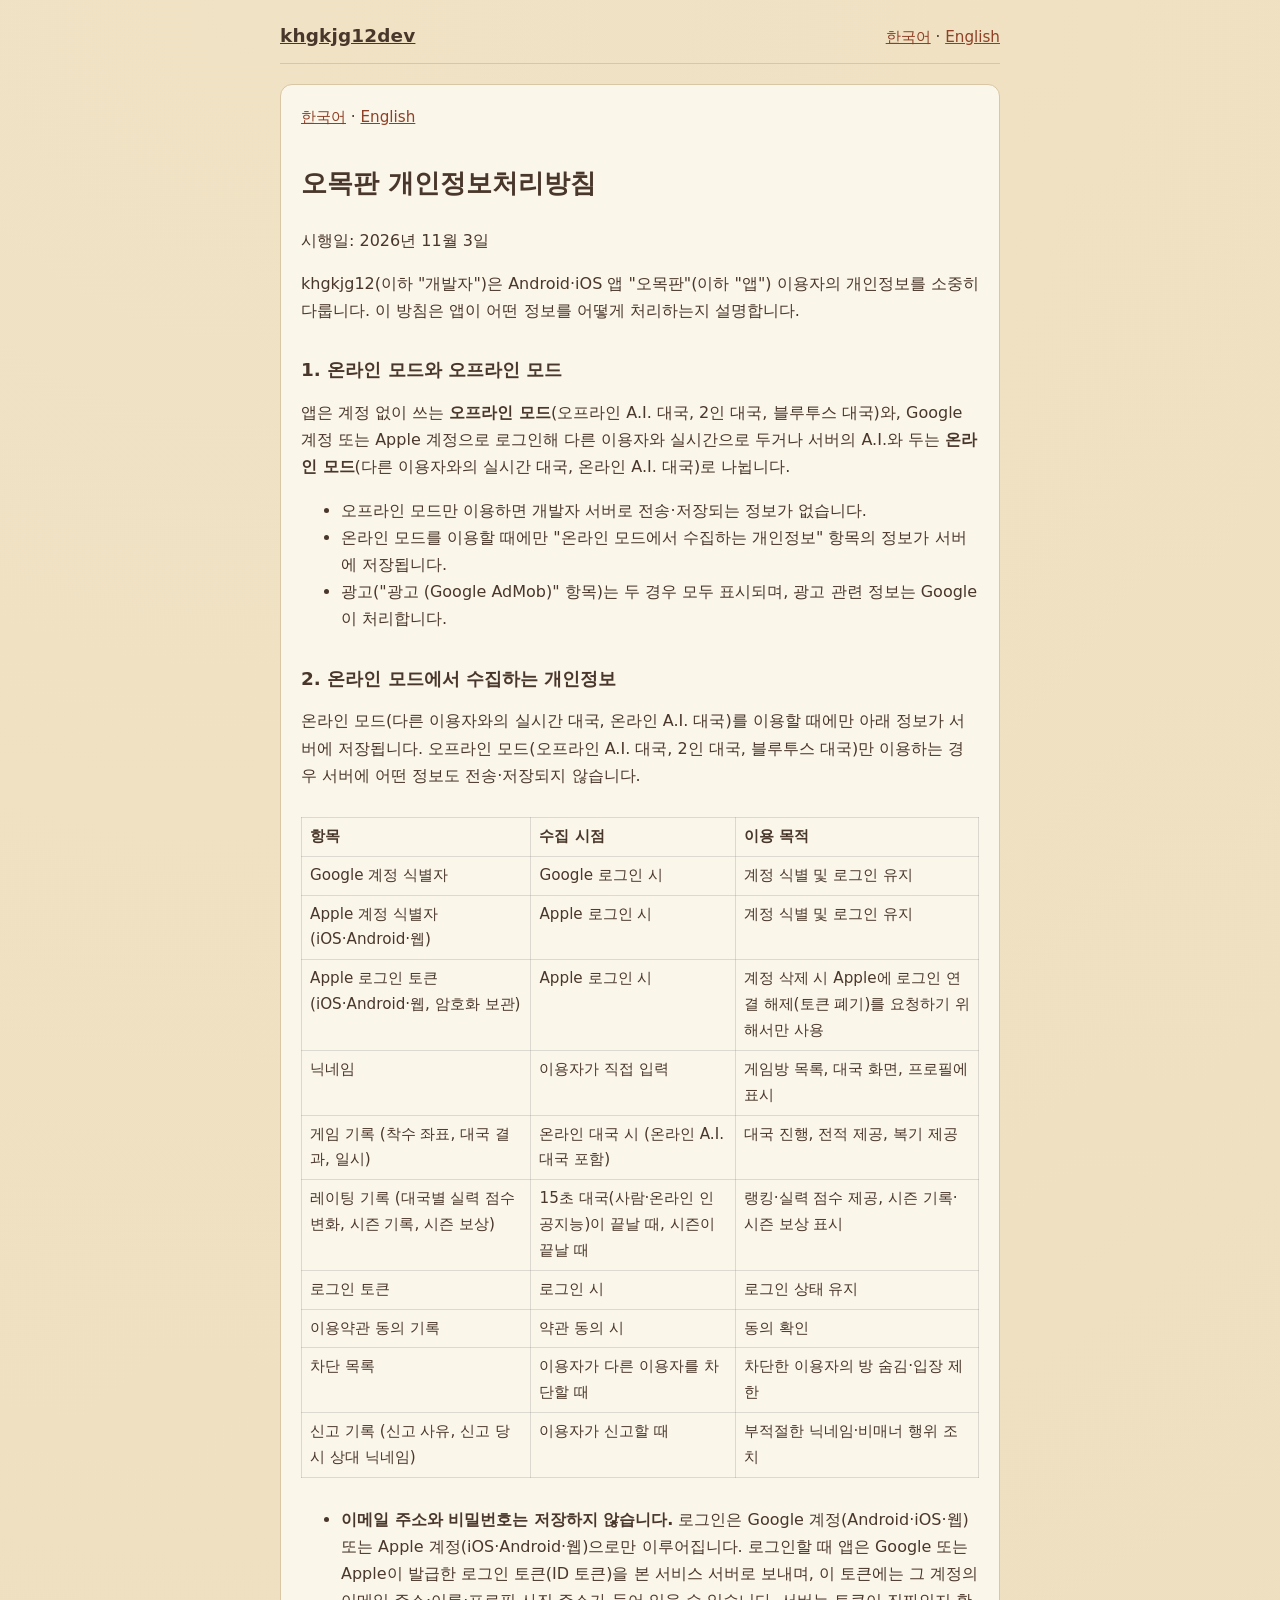
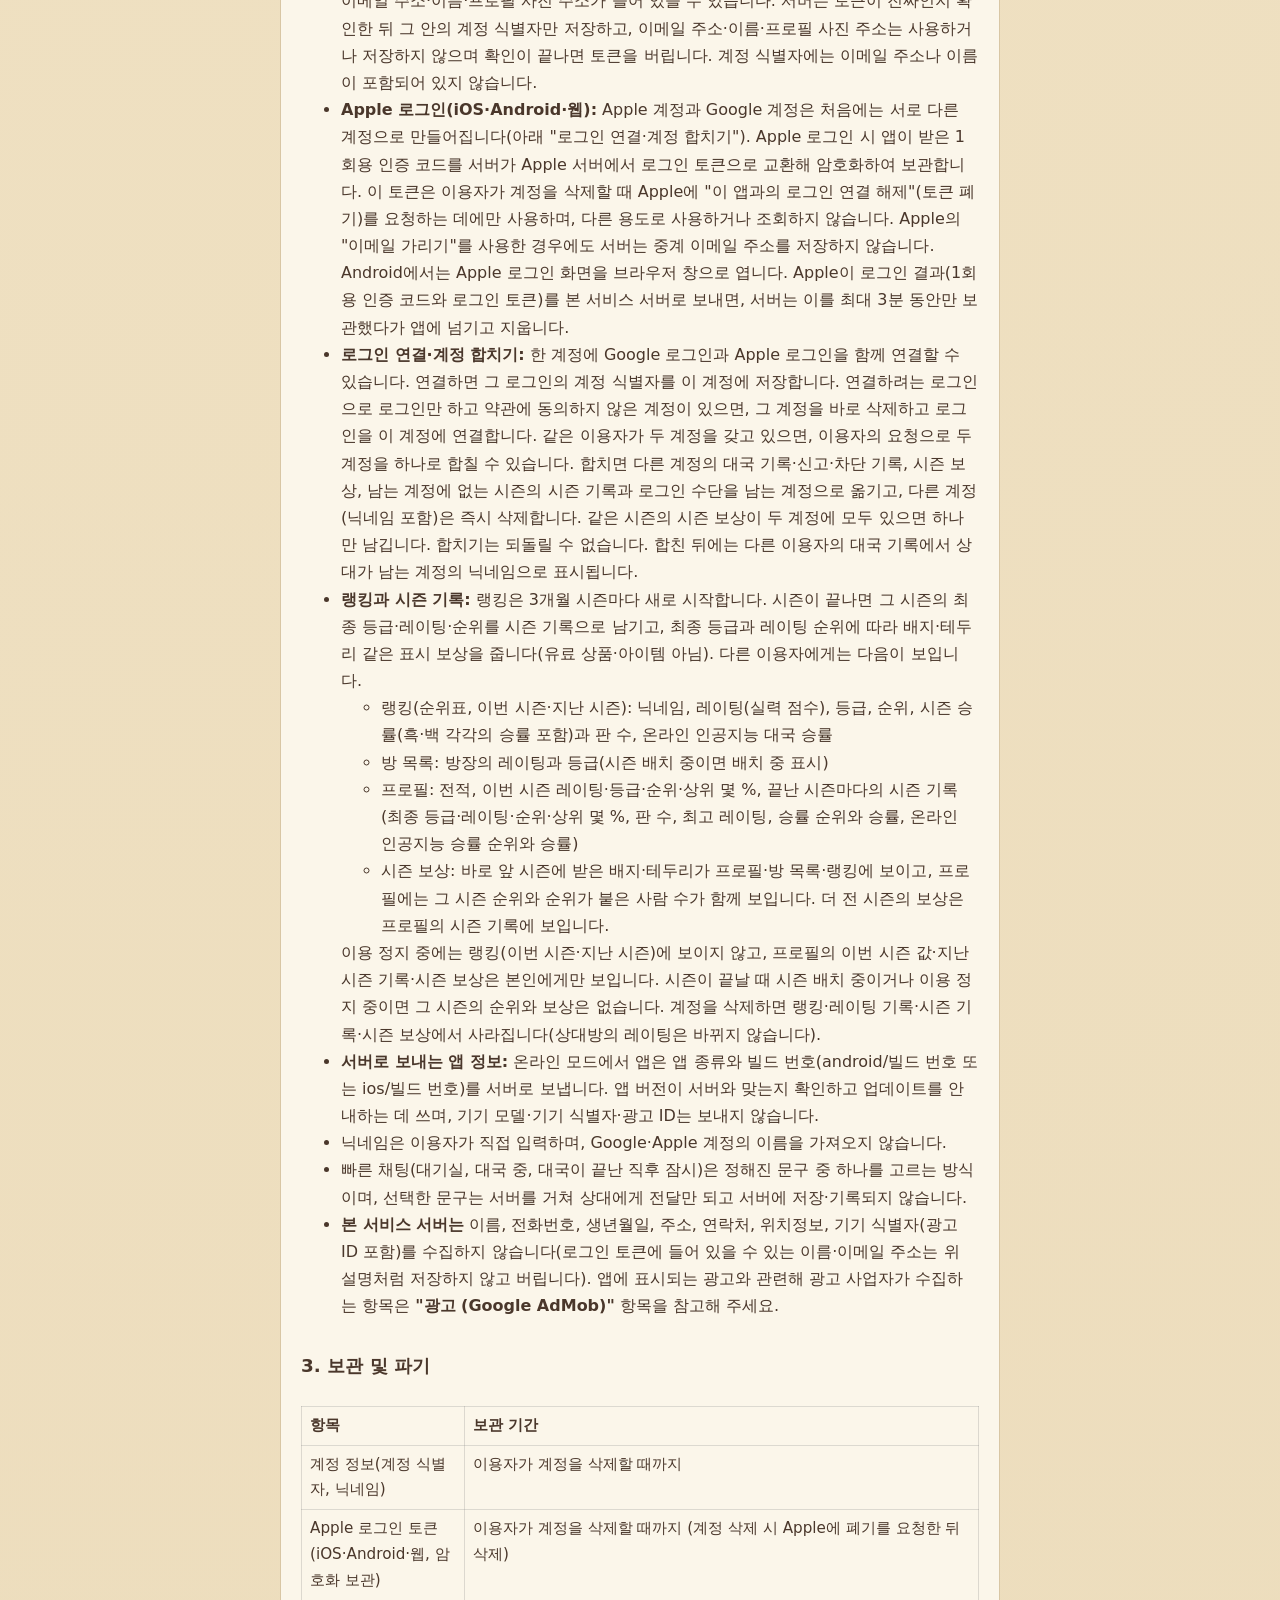
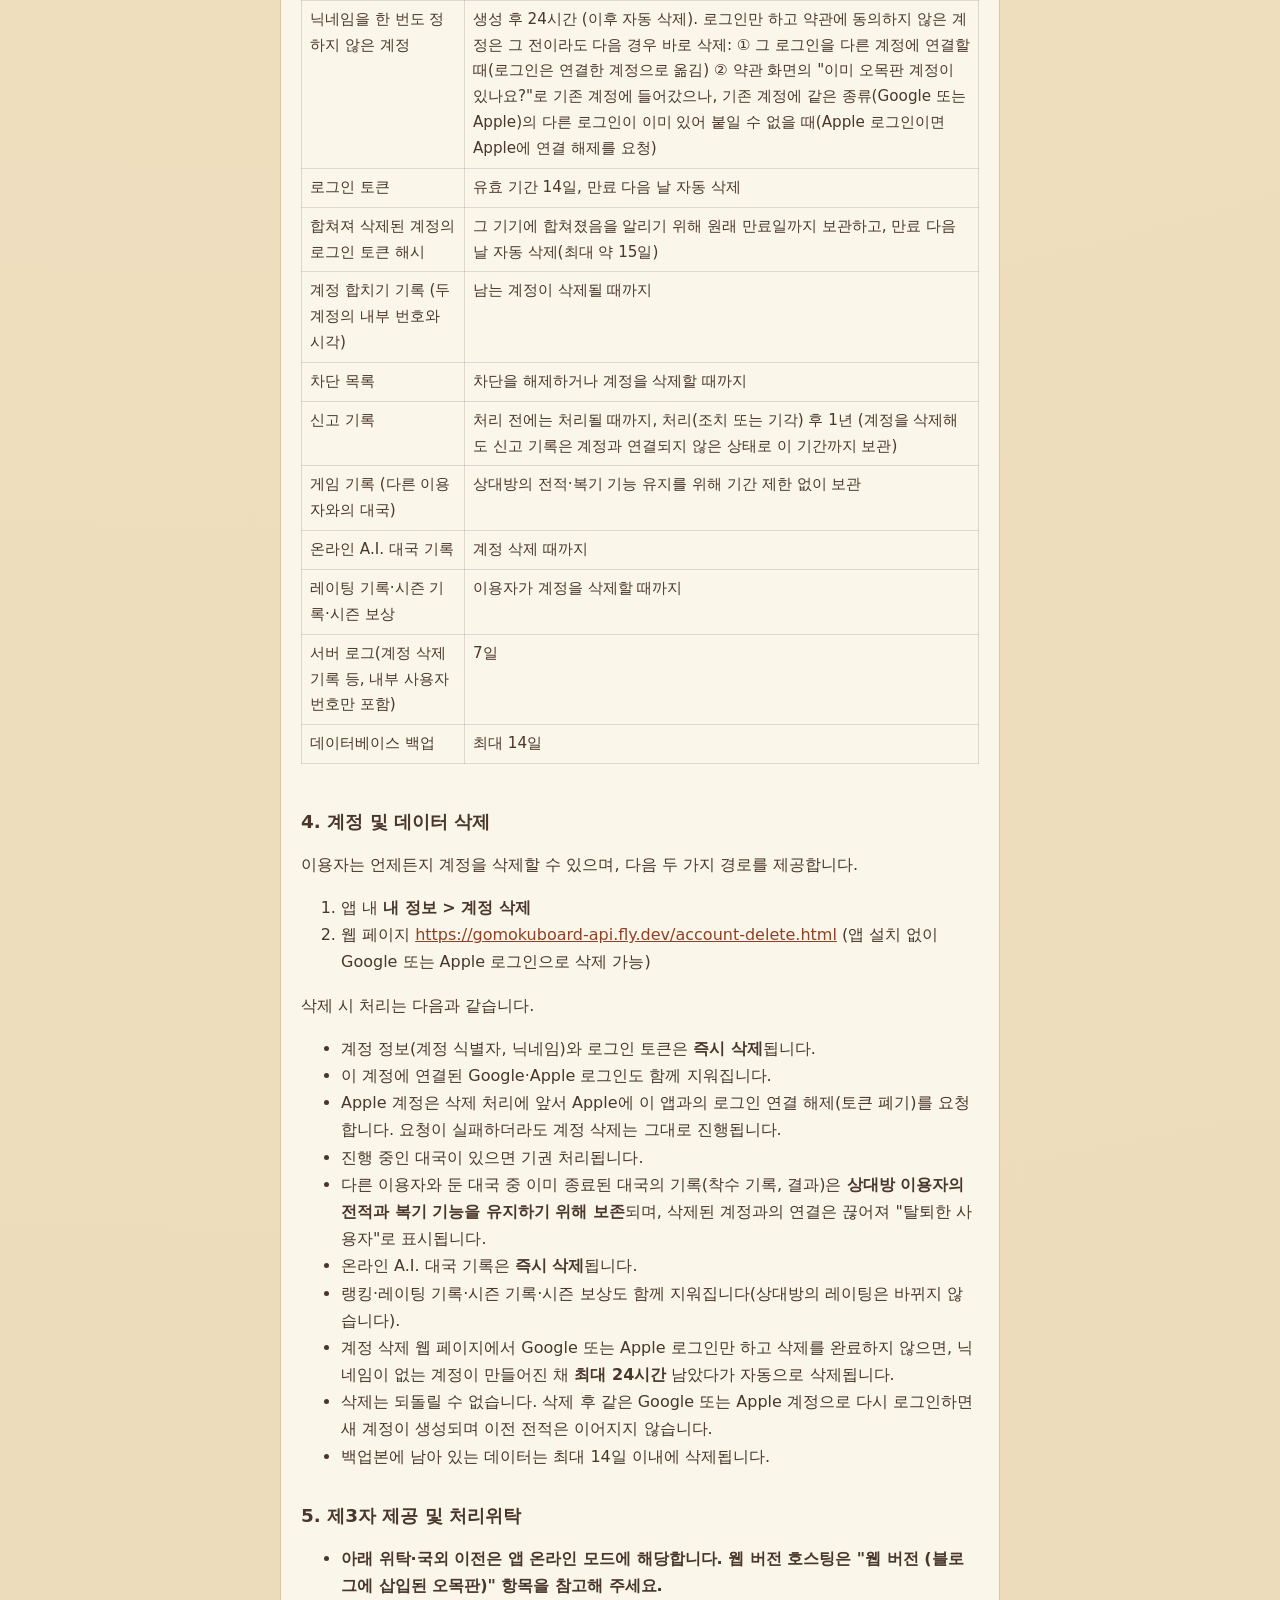
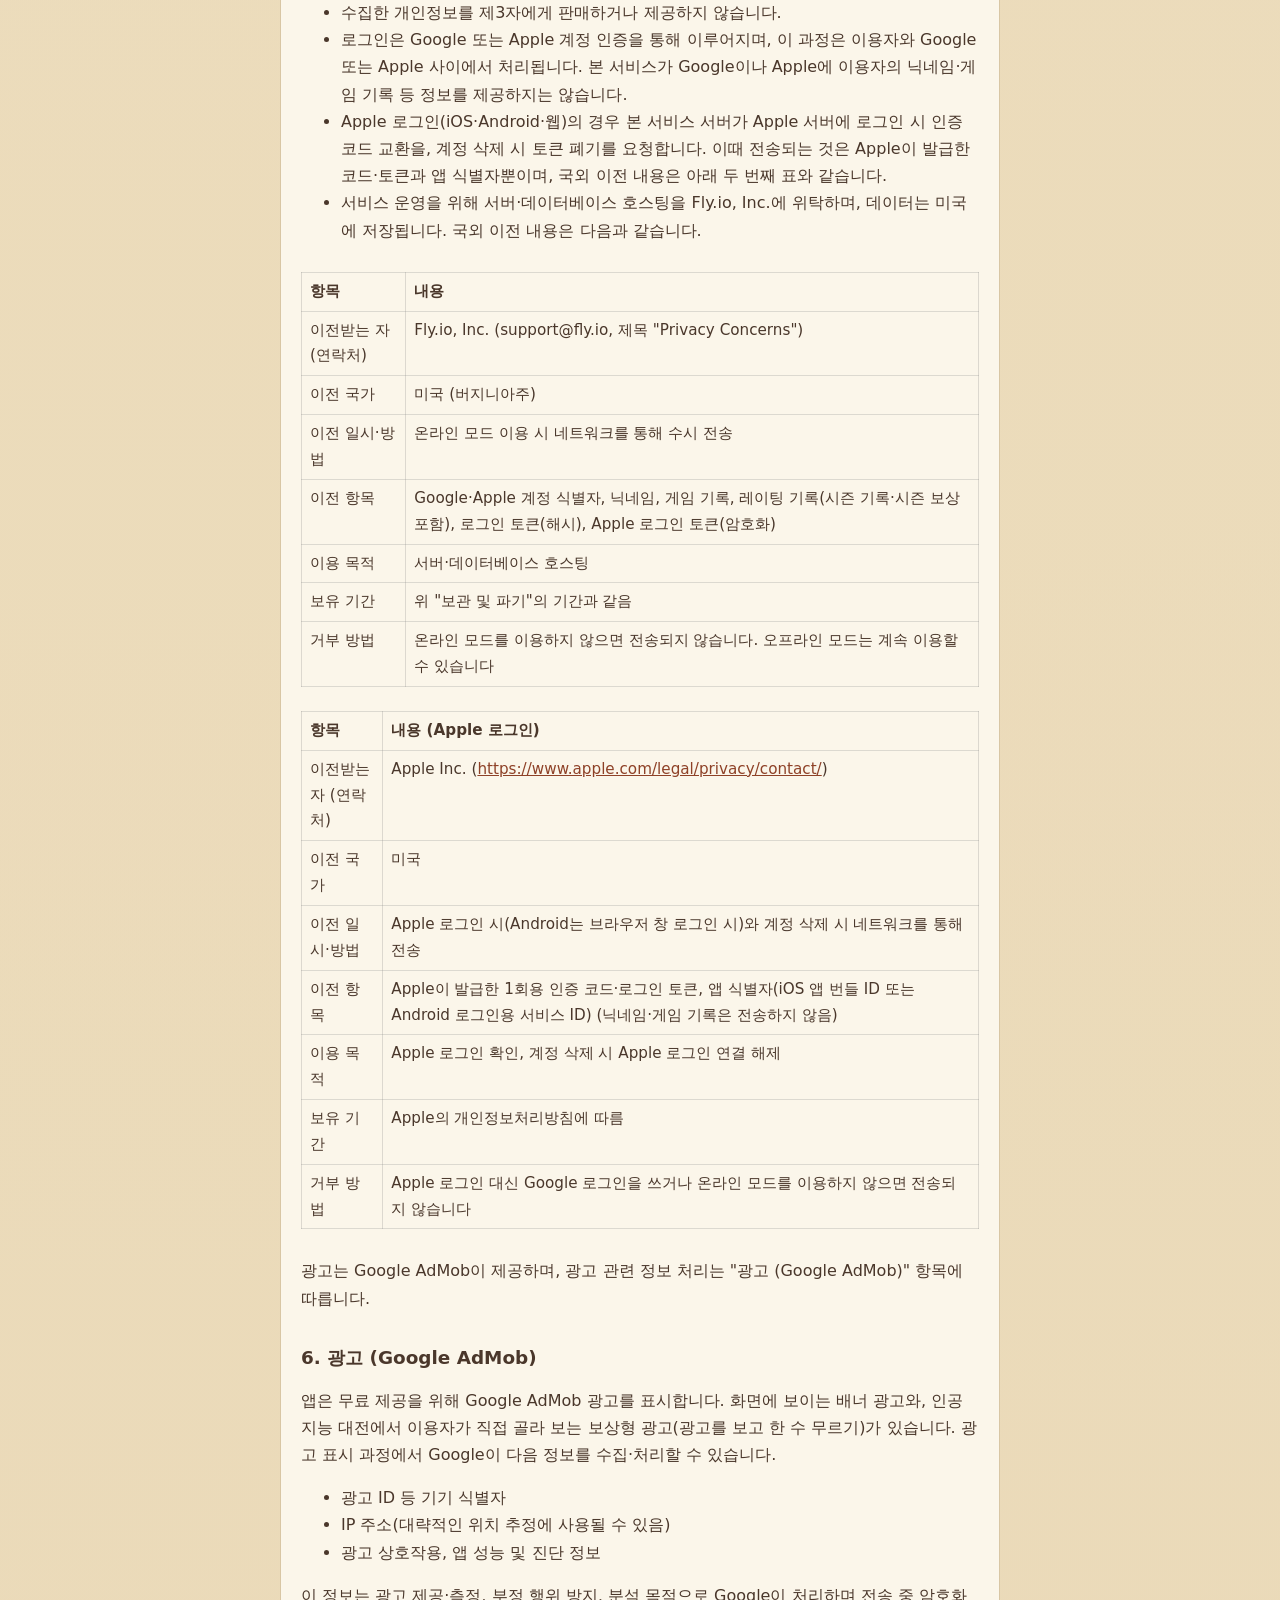
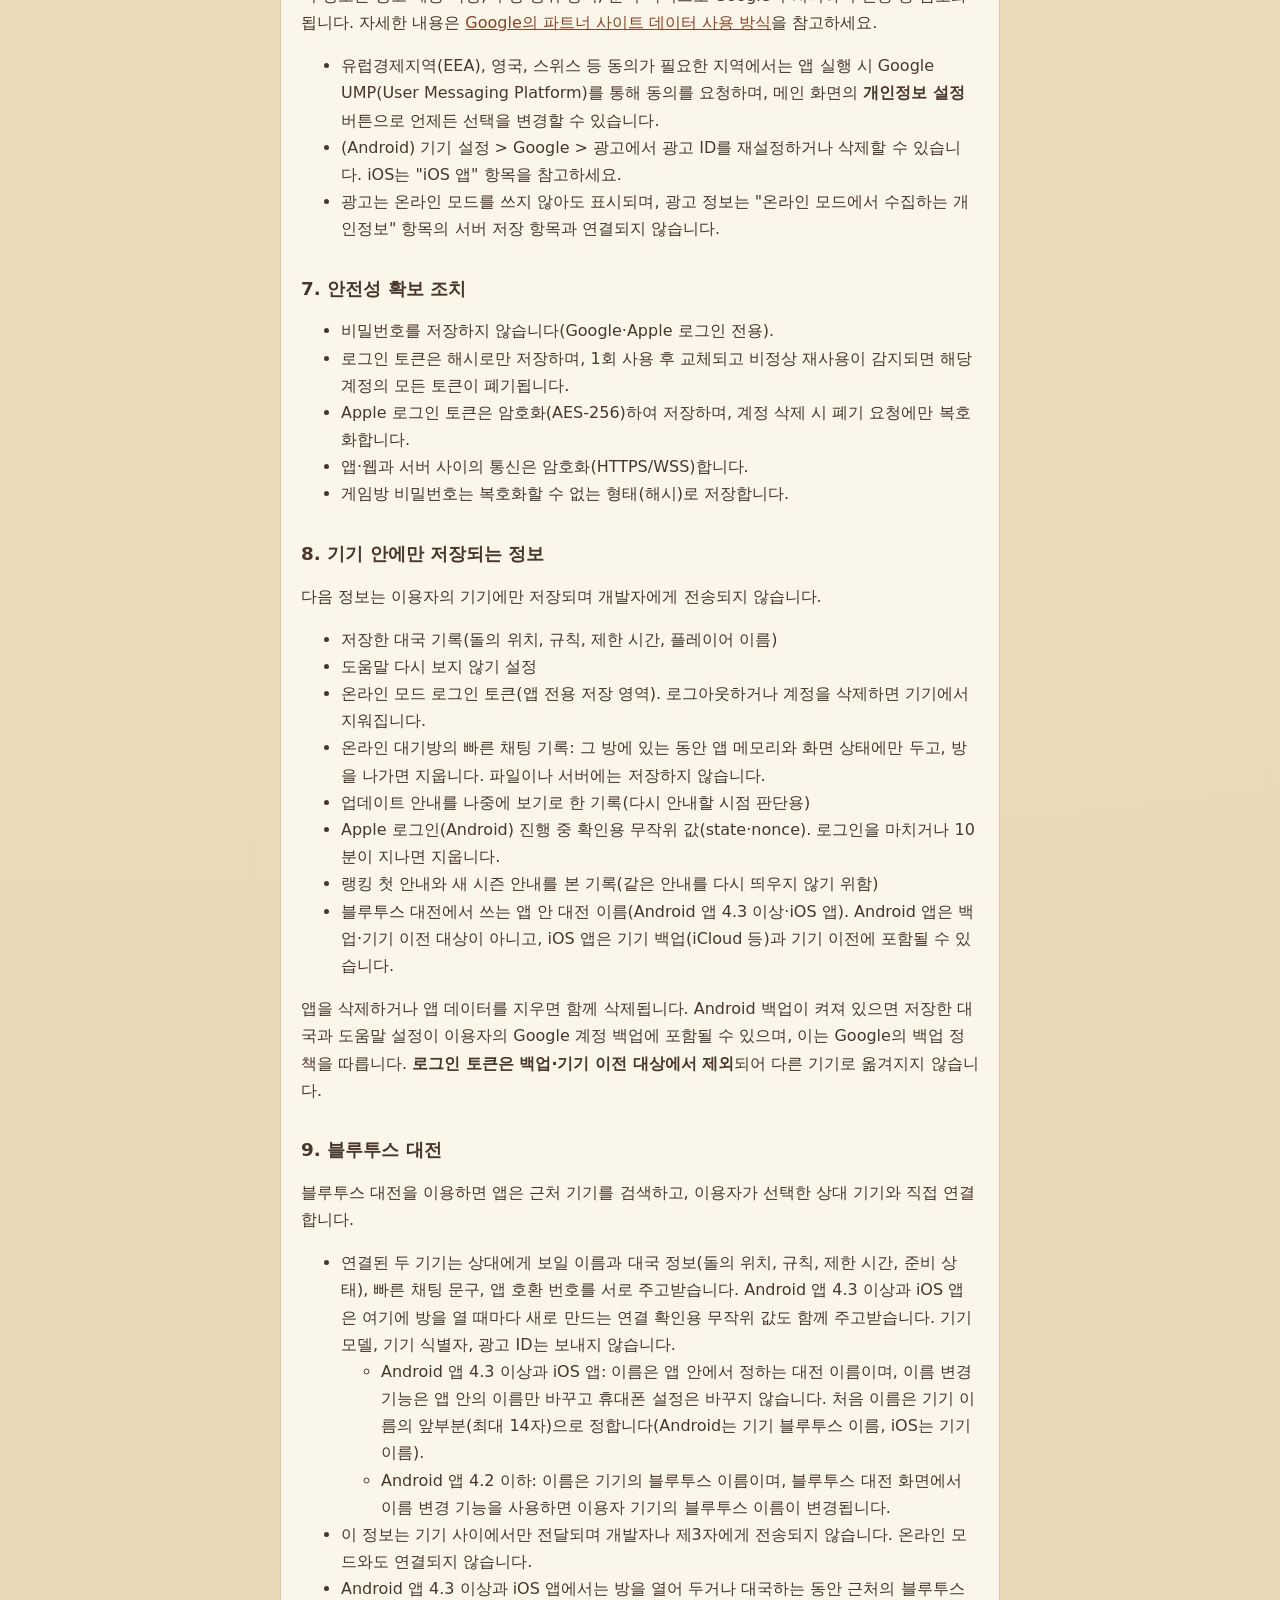
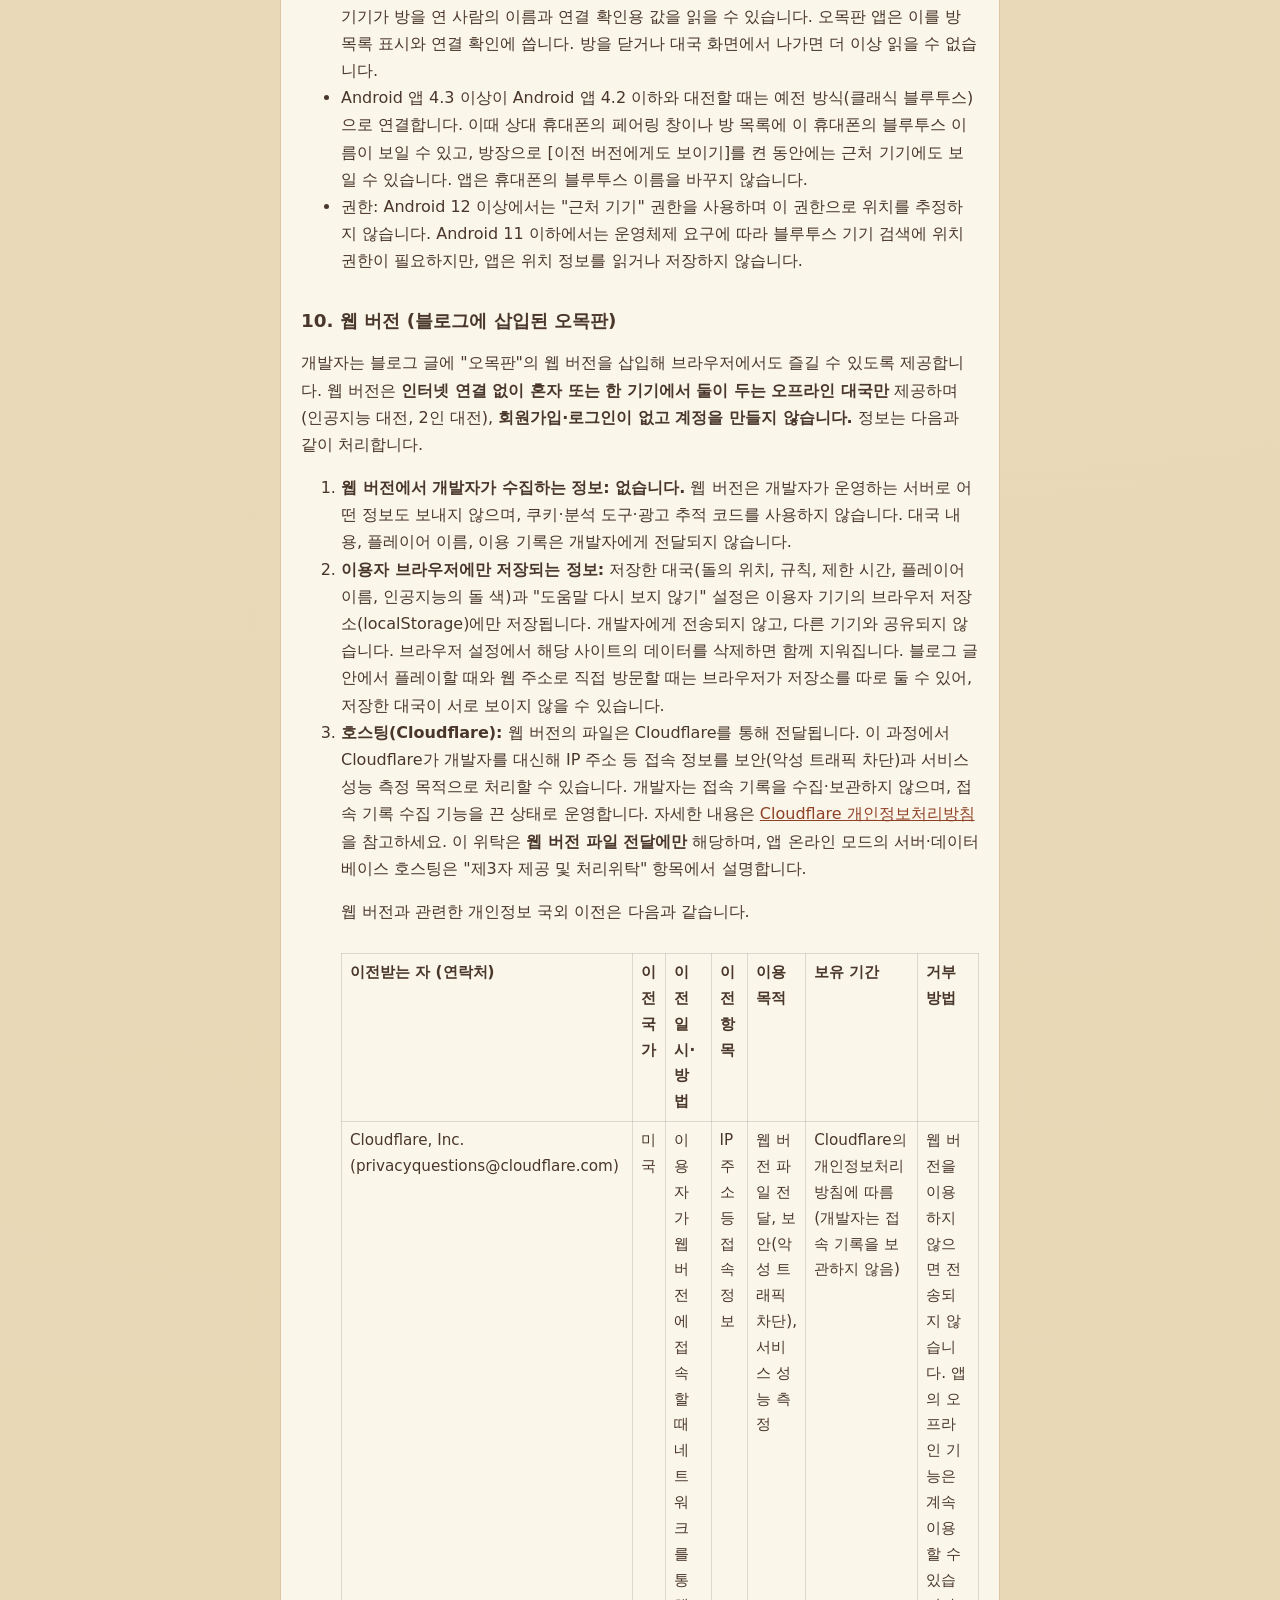
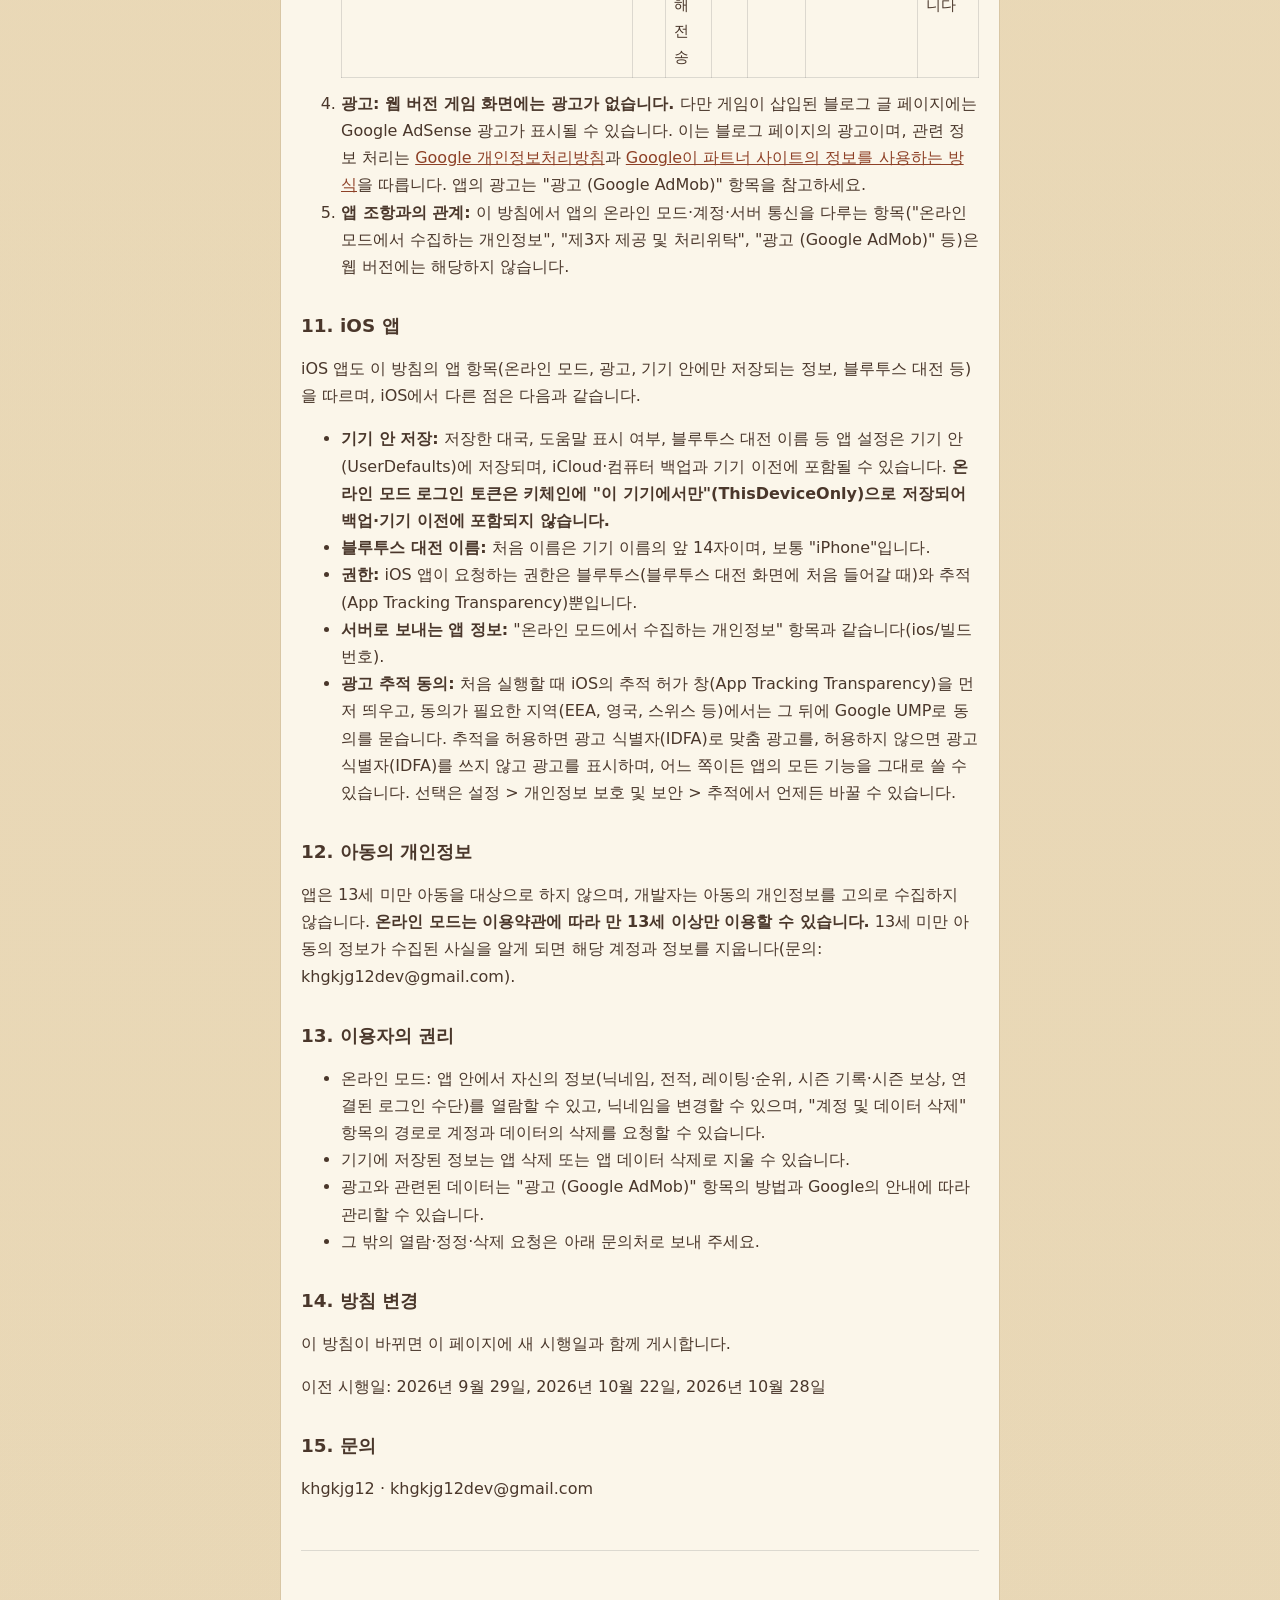
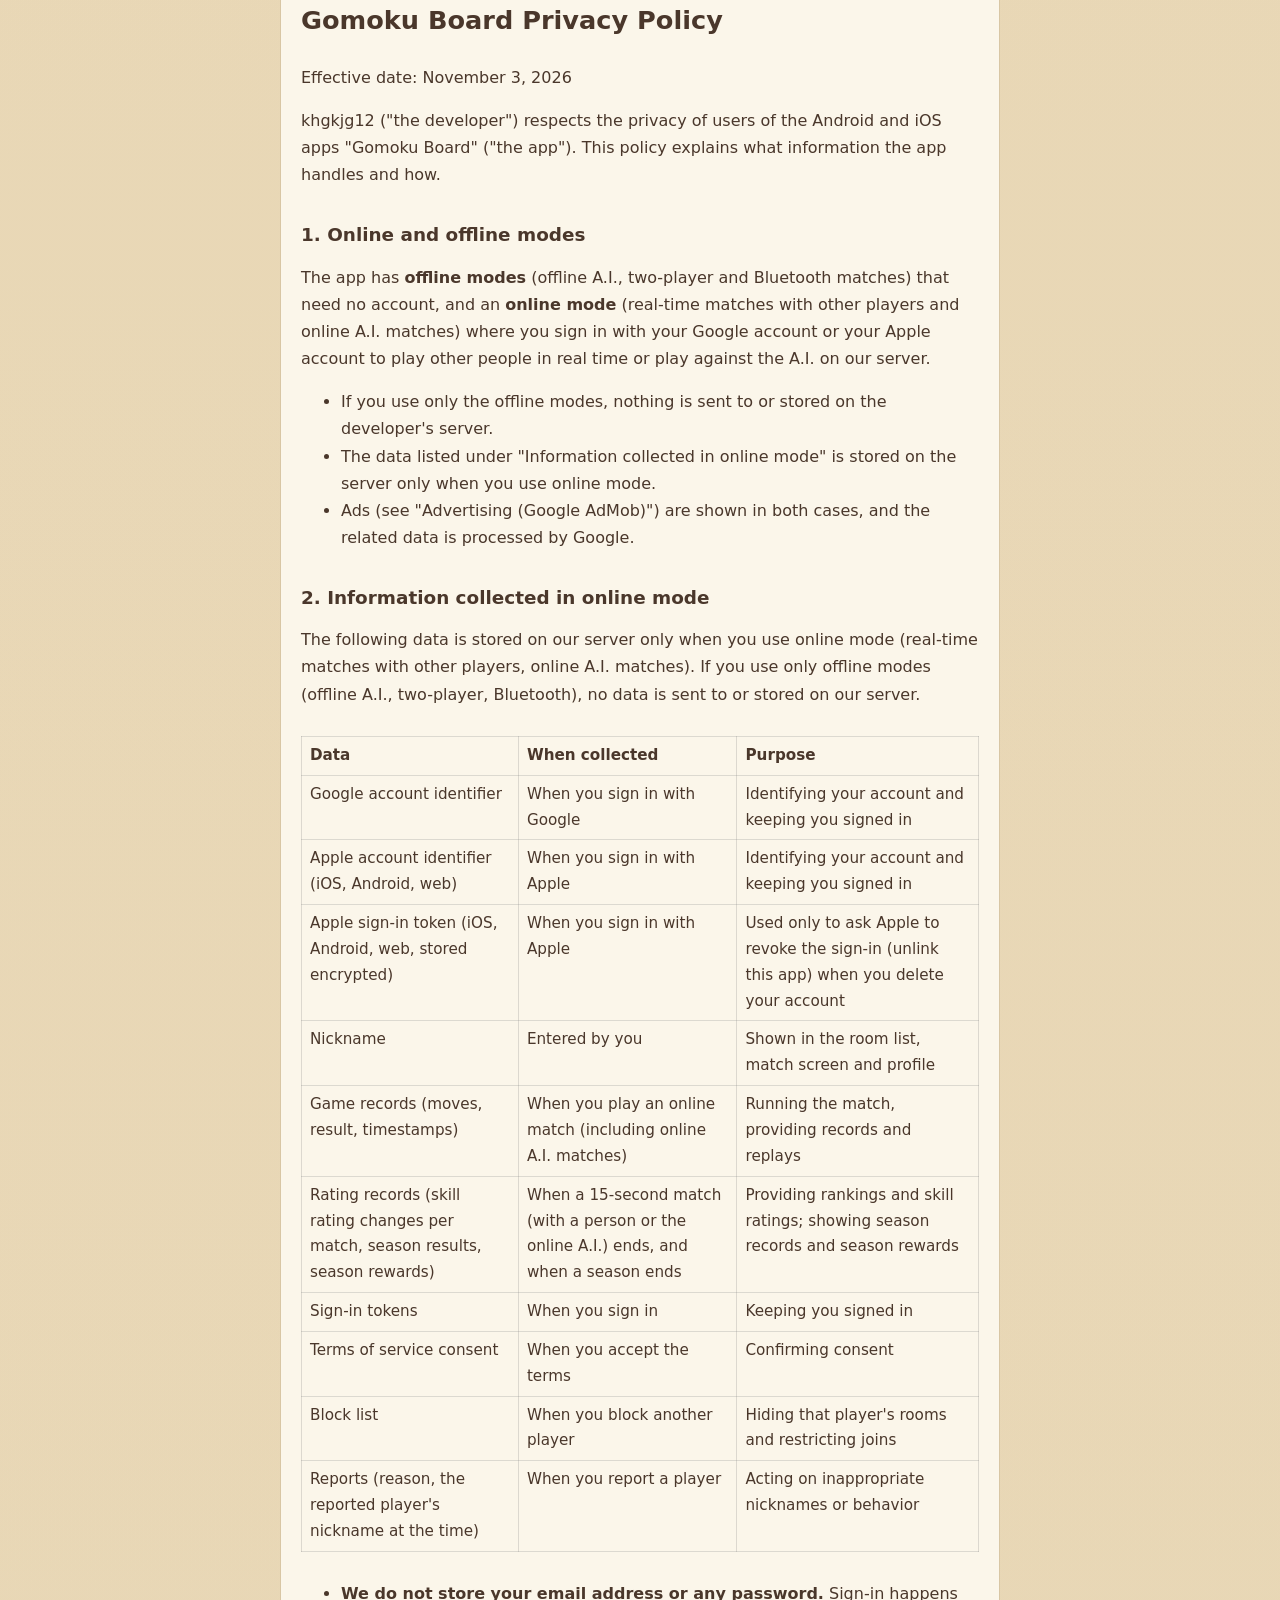
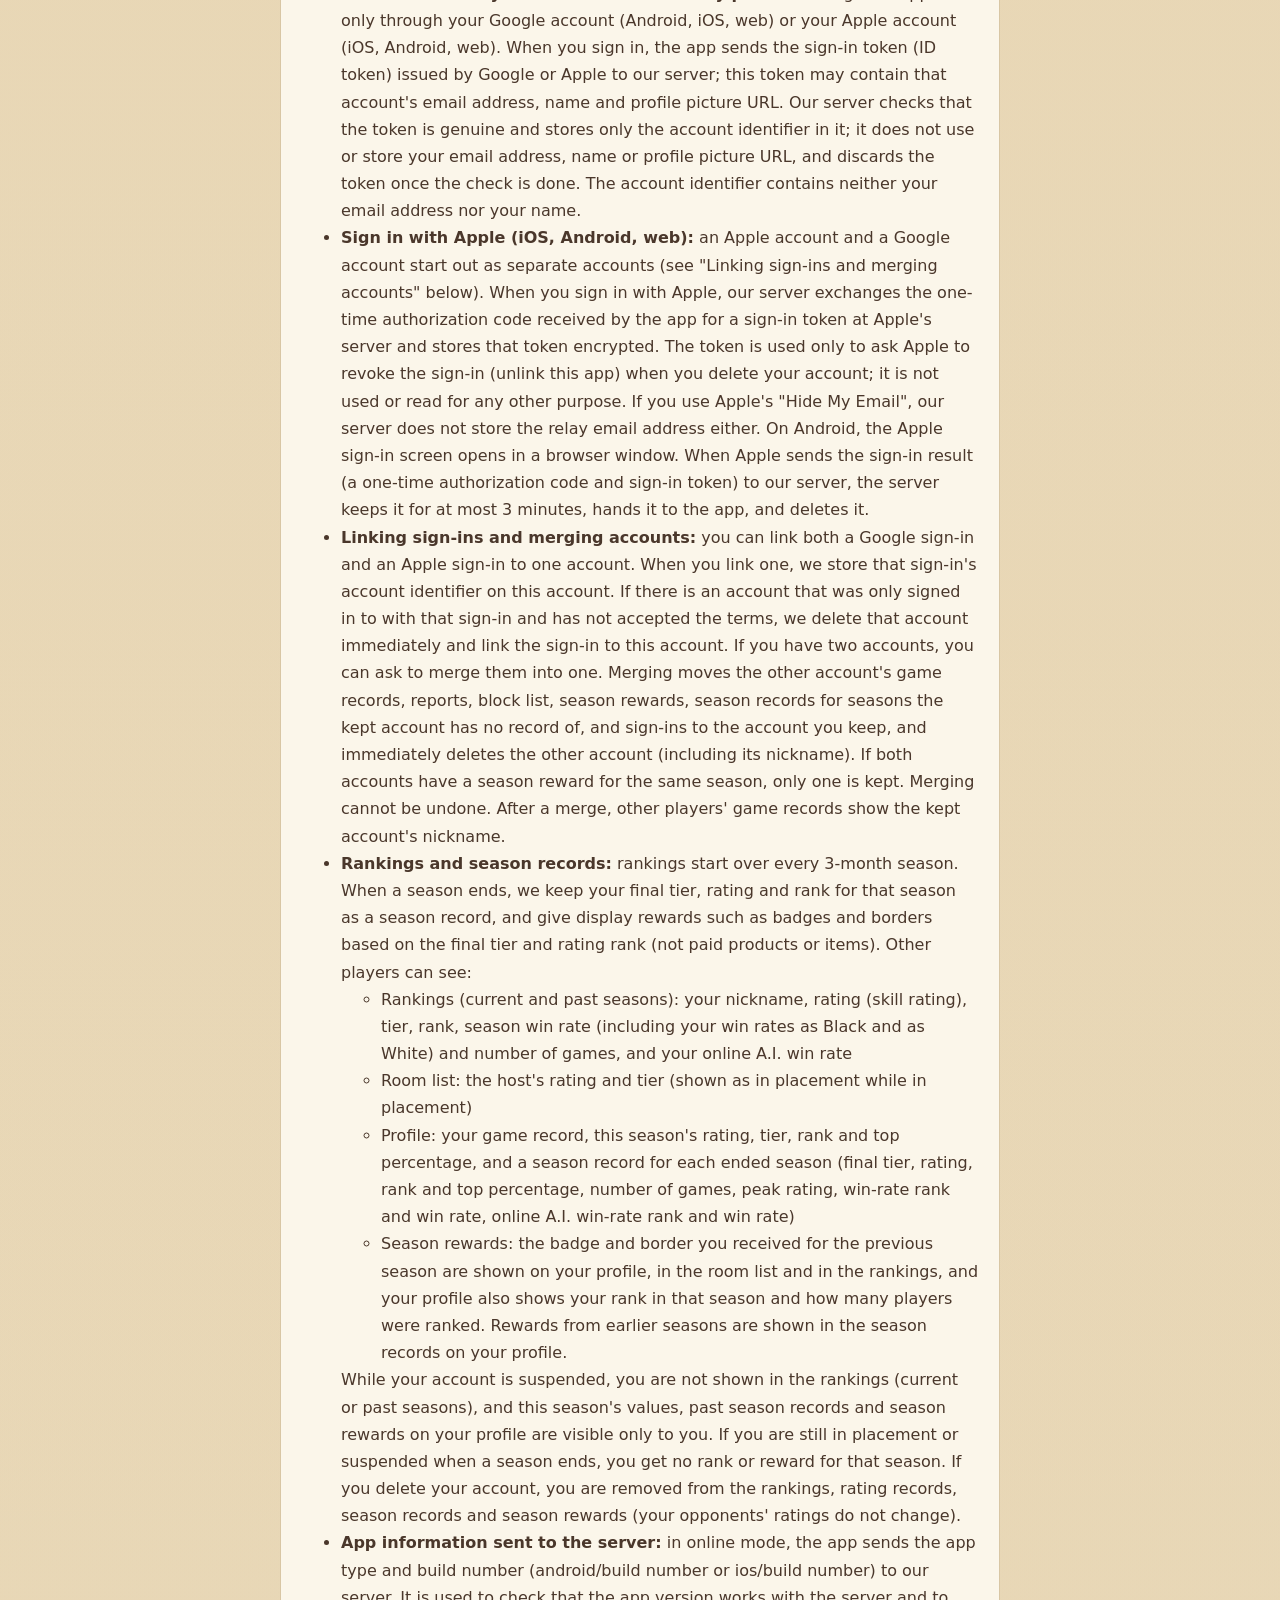
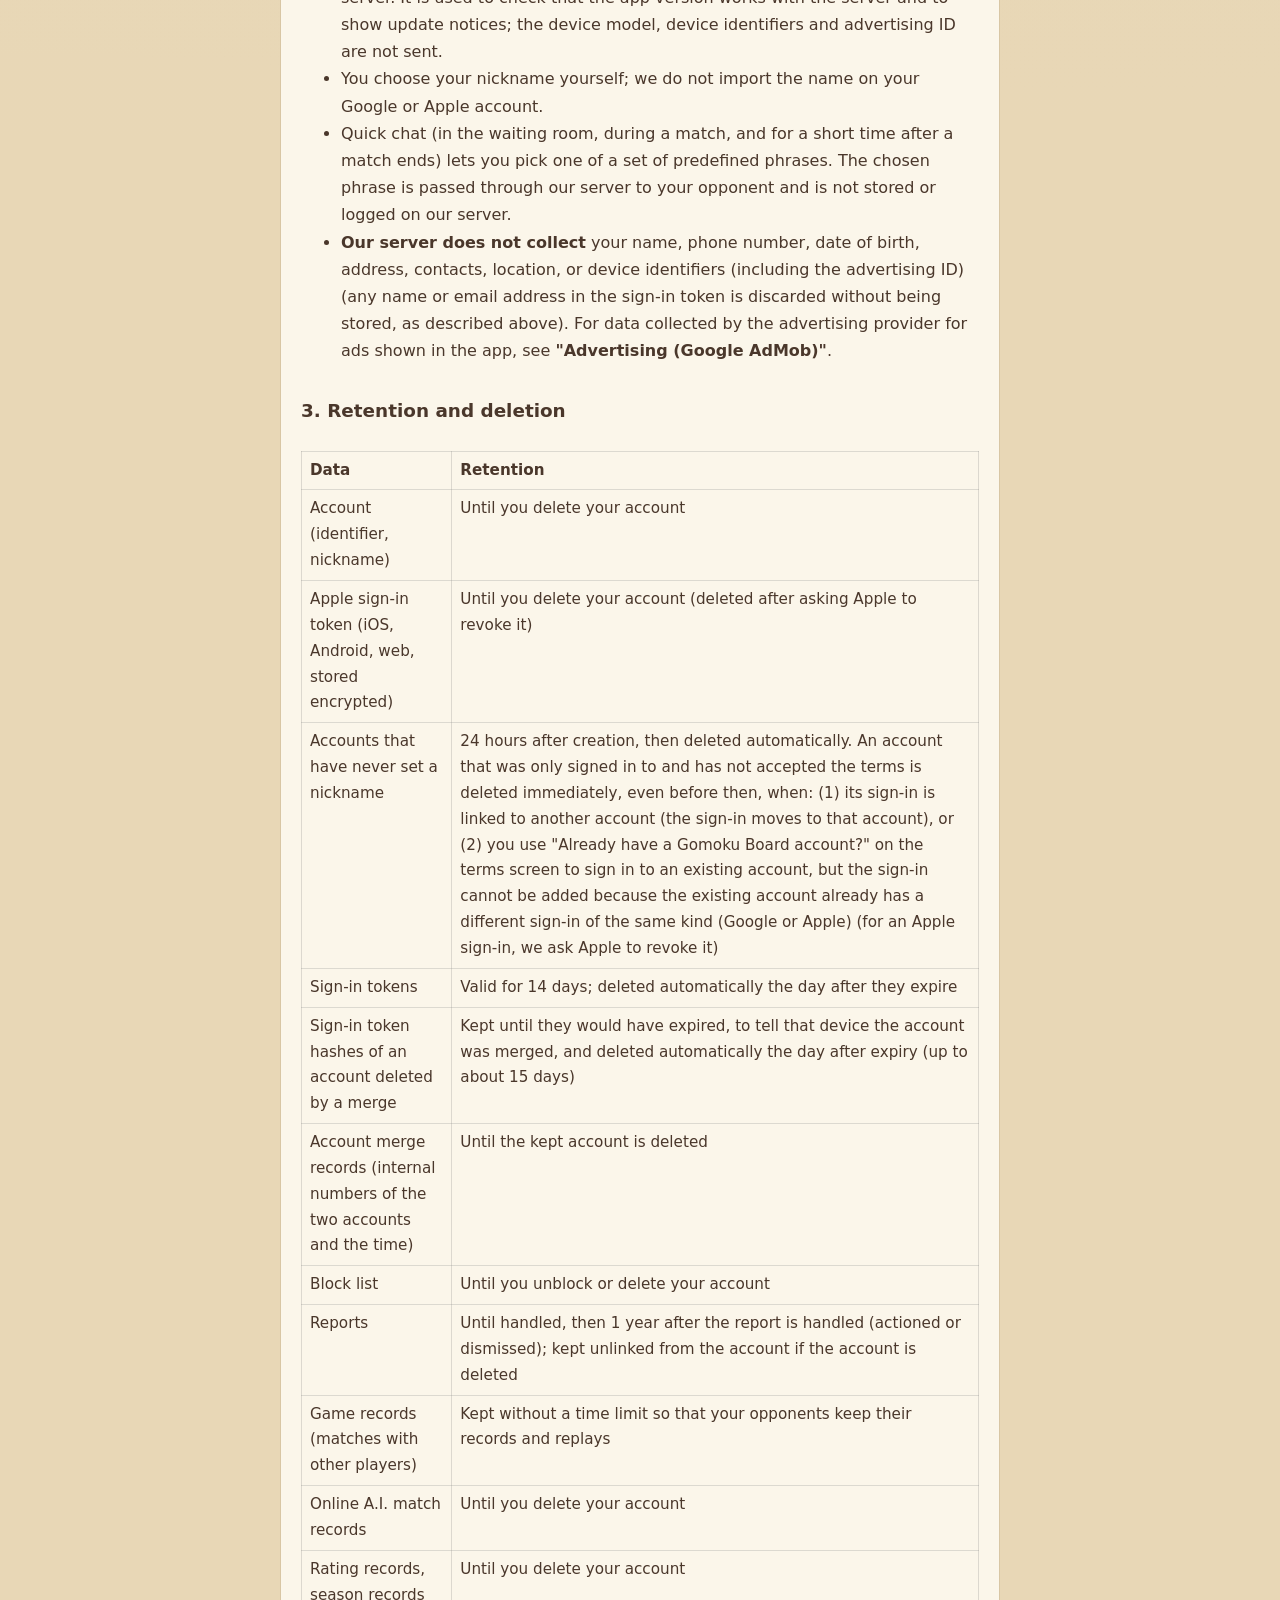
==== commit fc1851c1: "약관·개인정보처리방침 시행일을 2026-11-03으로 바로잡음 (4.5.0 서버를 11-03 점검 창에 배포, 오너 11-03 23시대) Co-Authored-By: Claude " ====
--- a/gomoku/privacy/index.html
+++ b/gomoku/privacy/index.html
@@ -4,7 +4,7 @@
     <meta charset="utf-8" />
     <meta name="viewport" content="width=device-width, initial-scale=1" />
     <title>오목판 개인정보처리방침 | khgkjg12dev</title>
-    <meta name="description" content="오목판 앱의 개인정보처리방침(시행일 2026년 11월 10일). 한국어·English." />
+    <meta name="description" content="오목판 앱의 개인정보처리방침(시행일 2026년 11월 3일). 한국어·English." />
     <link rel="icon" href="/assets/gomoku-icon.png" />
     <link rel="stylesheet" href="/style.css" />
   </head>
@@ -35,7 +35,7 @@
 
 <section id="ko" lang="ko">
 <h1>오목판 개인정보처리방침</h1>
-<p>시행일: 2026년 11월 10일</p>
+<p>시행일: 2026년 11월 3일</p>
 <p>khgkjg12(이하 "개발자")은 Android·iOS 앱 "오목판"(이하 "앱") 이용자의 개인정보를 소중히 다룹니다. 이 방침은 앱이 어떤 정보를 어떻게 처리하는지 설명합니다.</p>
 
 <h2>1. 온라인 모드와 오프라인 모드</h2>
@@ -248,7 +248,7 @@
 
 <section id="en" lang="en">
 <h1>Gomoku Board Privacy Policy</h1>
-<p>Effective date: November 10, 2026</p>
+<p>Effective date: November 3, 2026</p>
 <p>khgkjg12 ("the developer") respects the privacy of users of the Android and iOS apps "Gomoku Board" ("the app"). This policy explains what information the app handles and how.</p>
 
 <h2>1. Online and offline modes</h2>
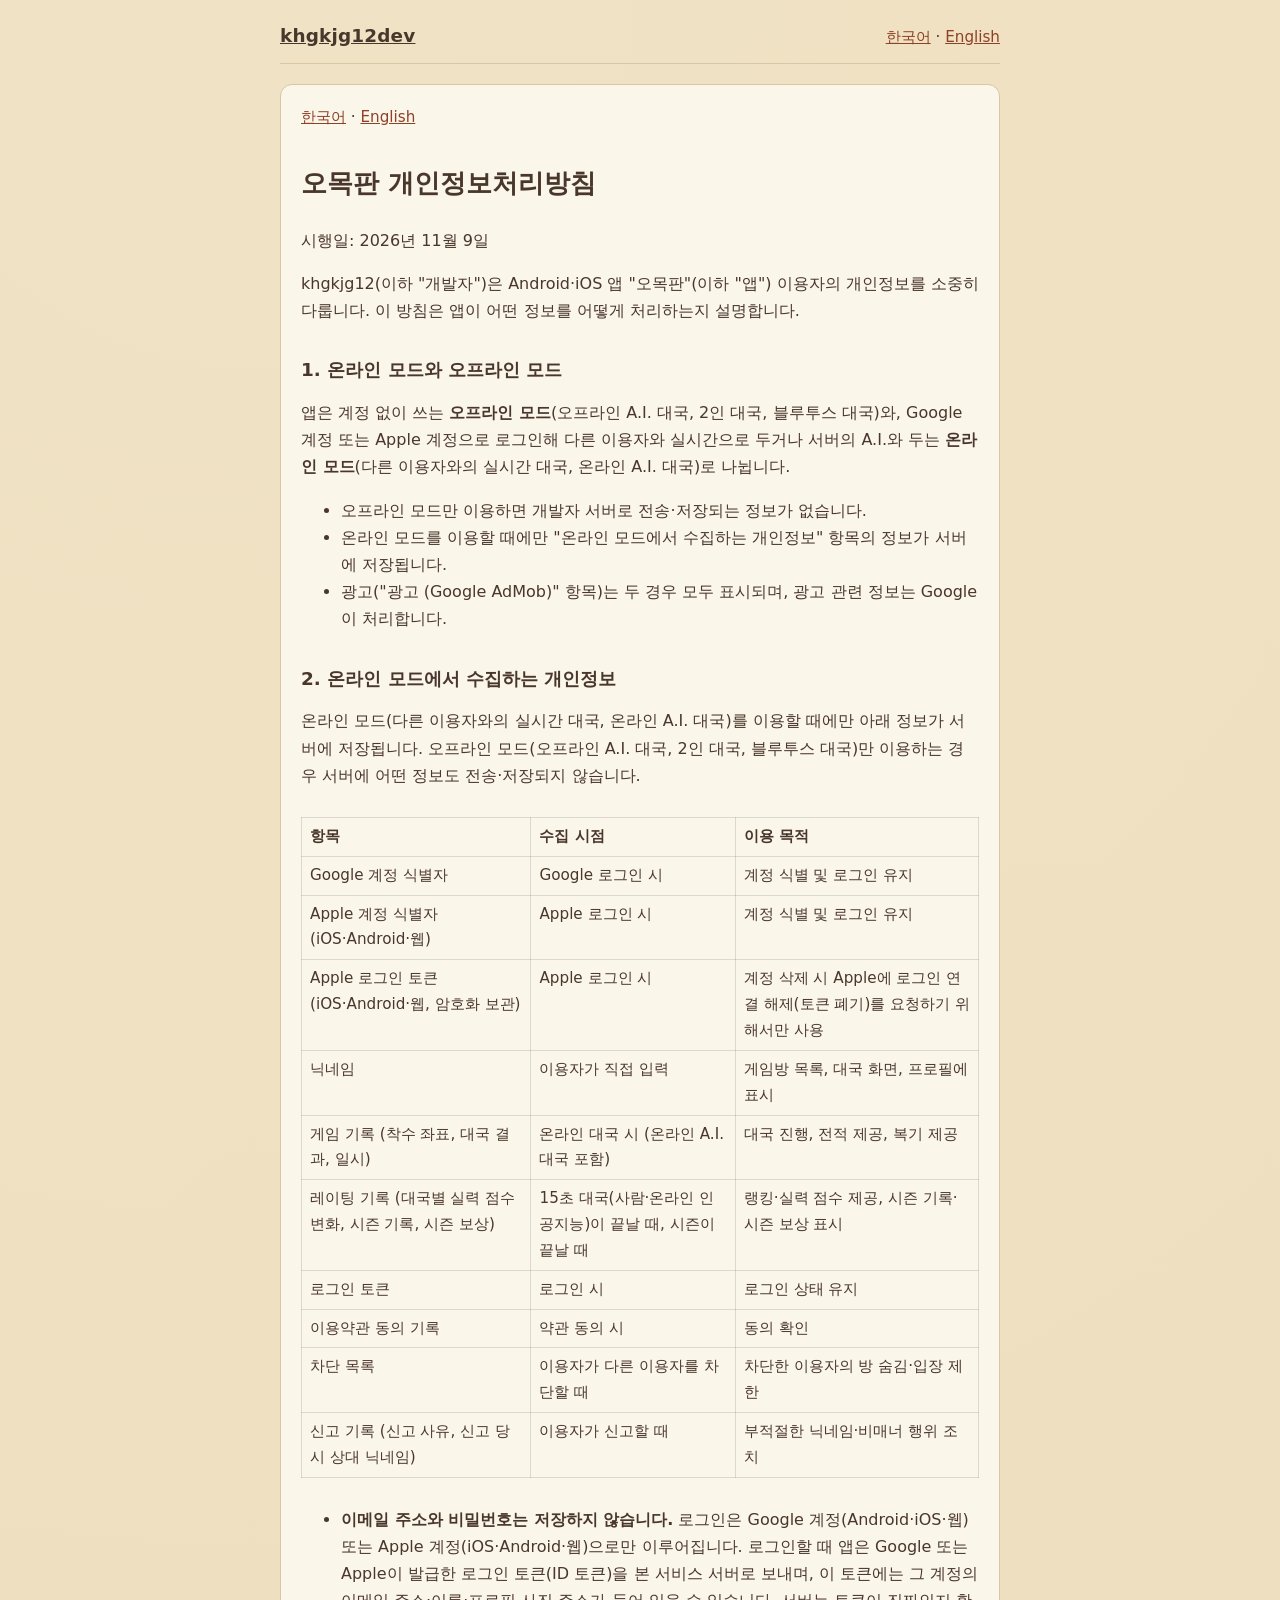
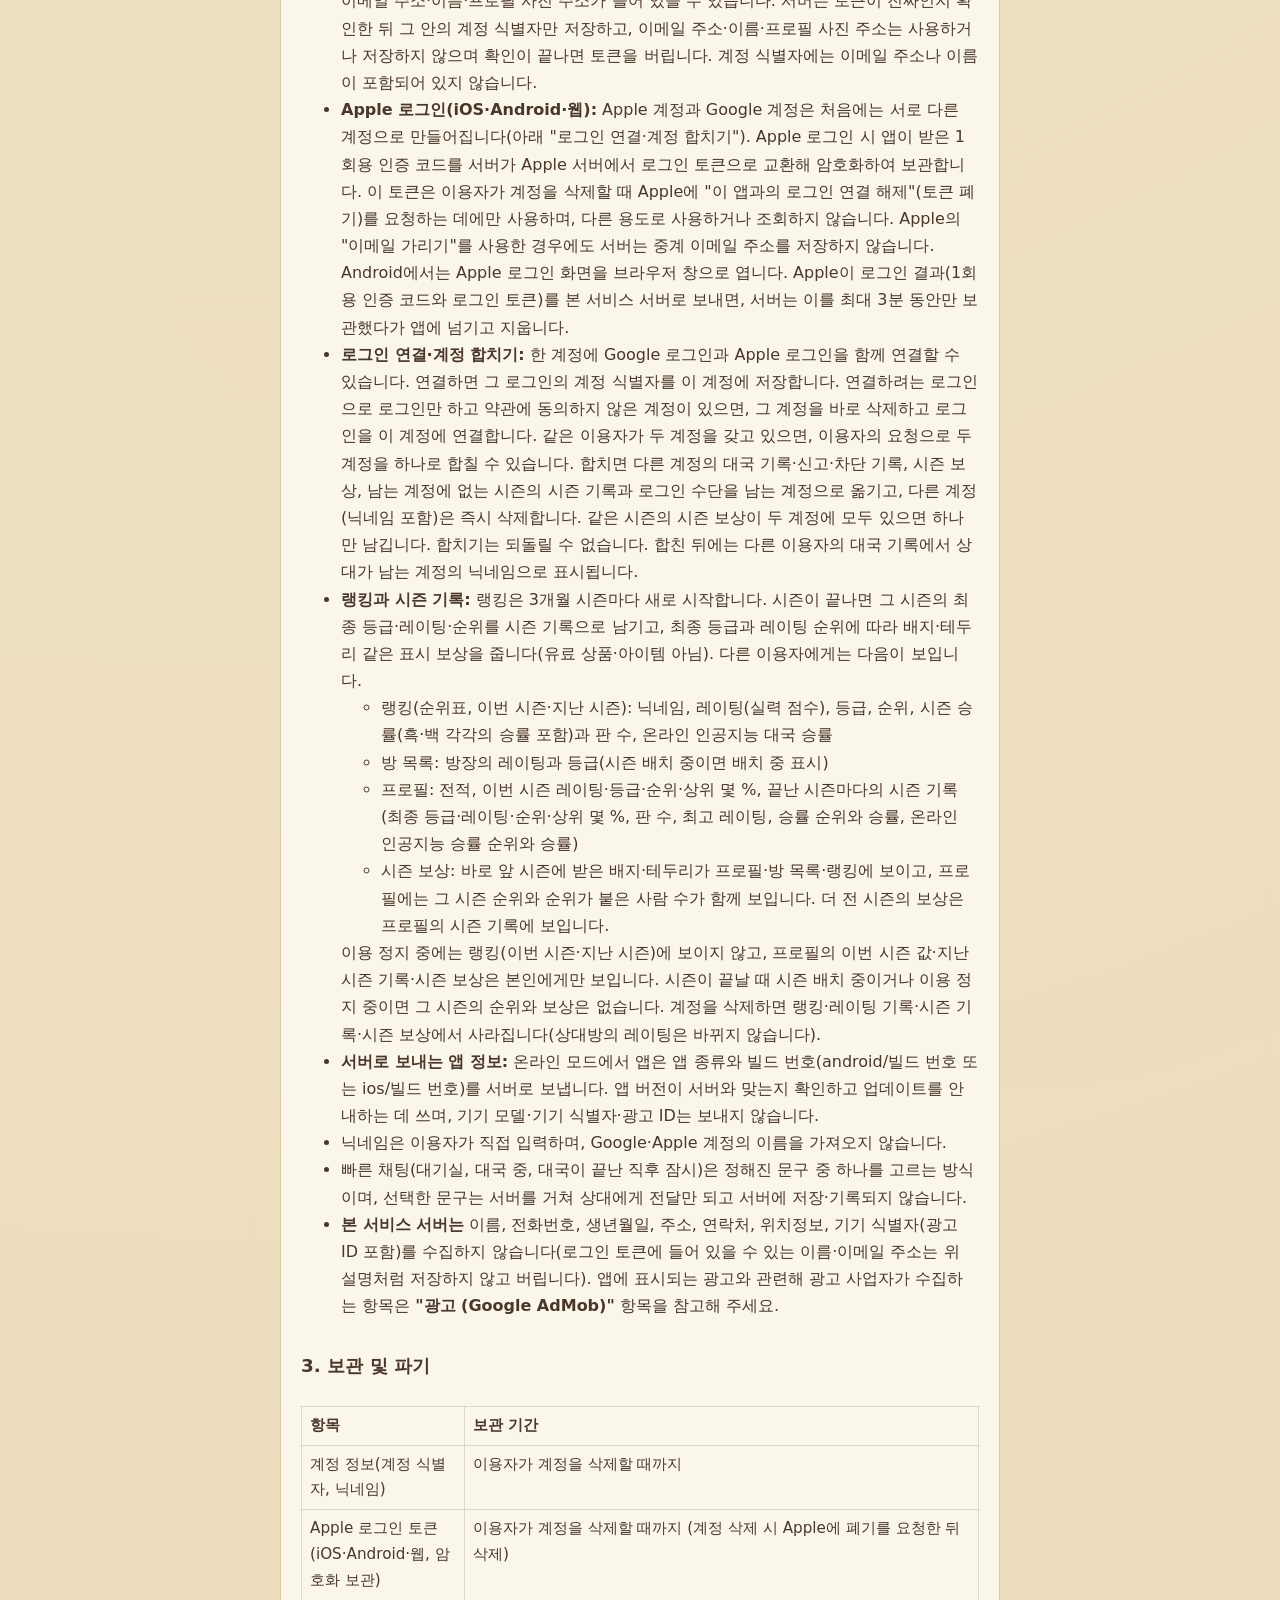
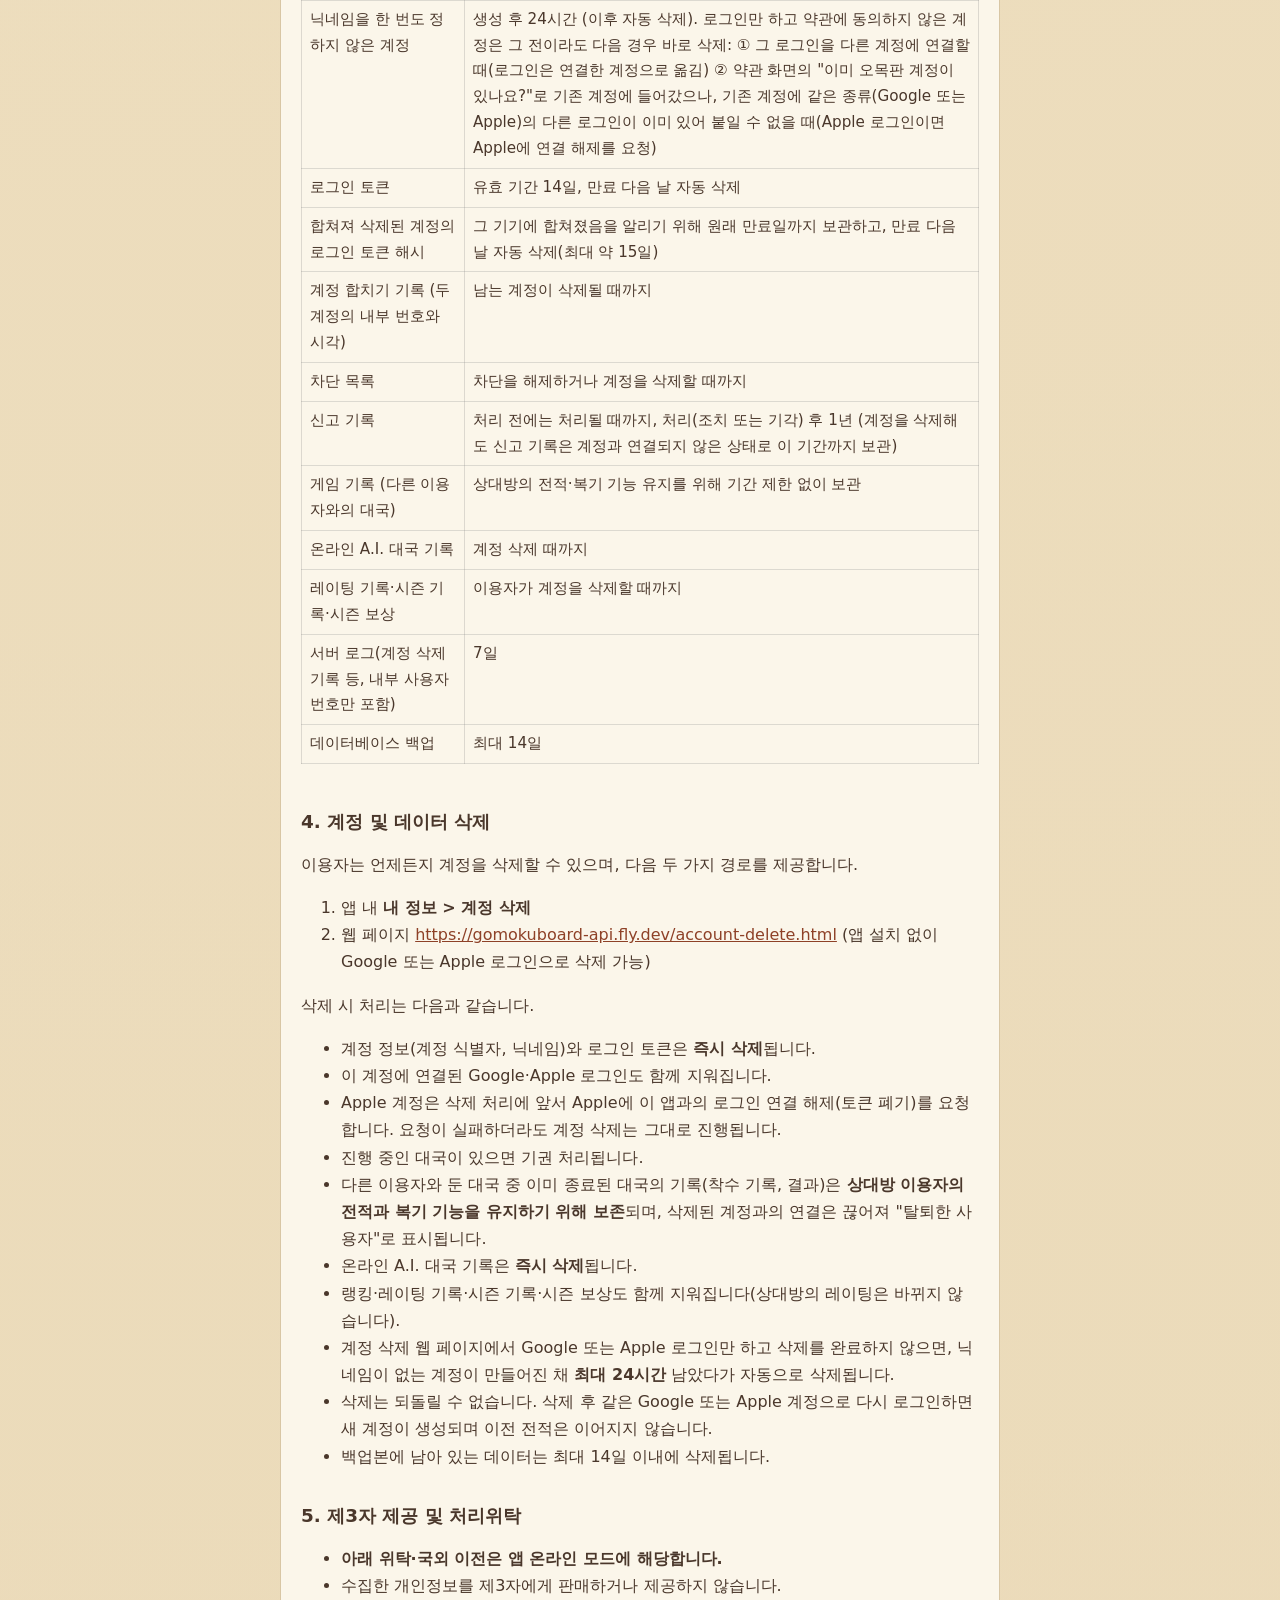
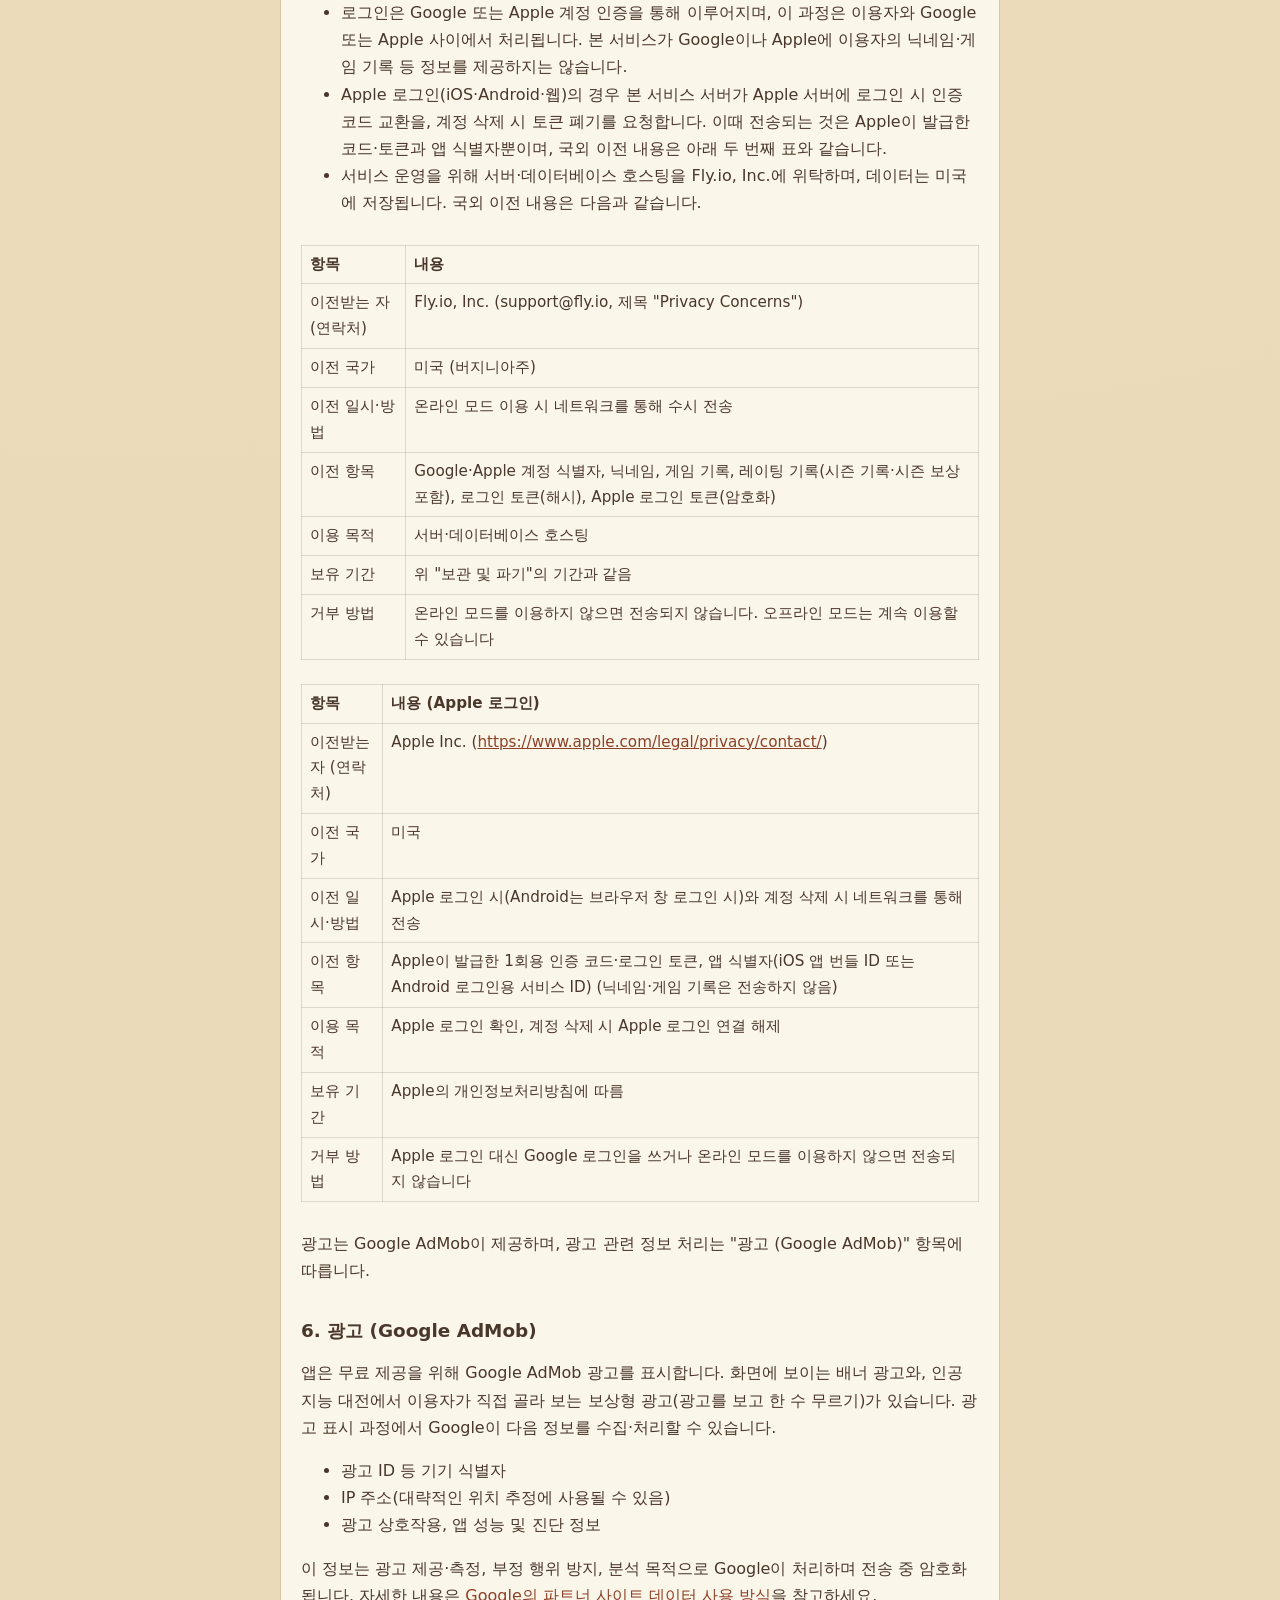
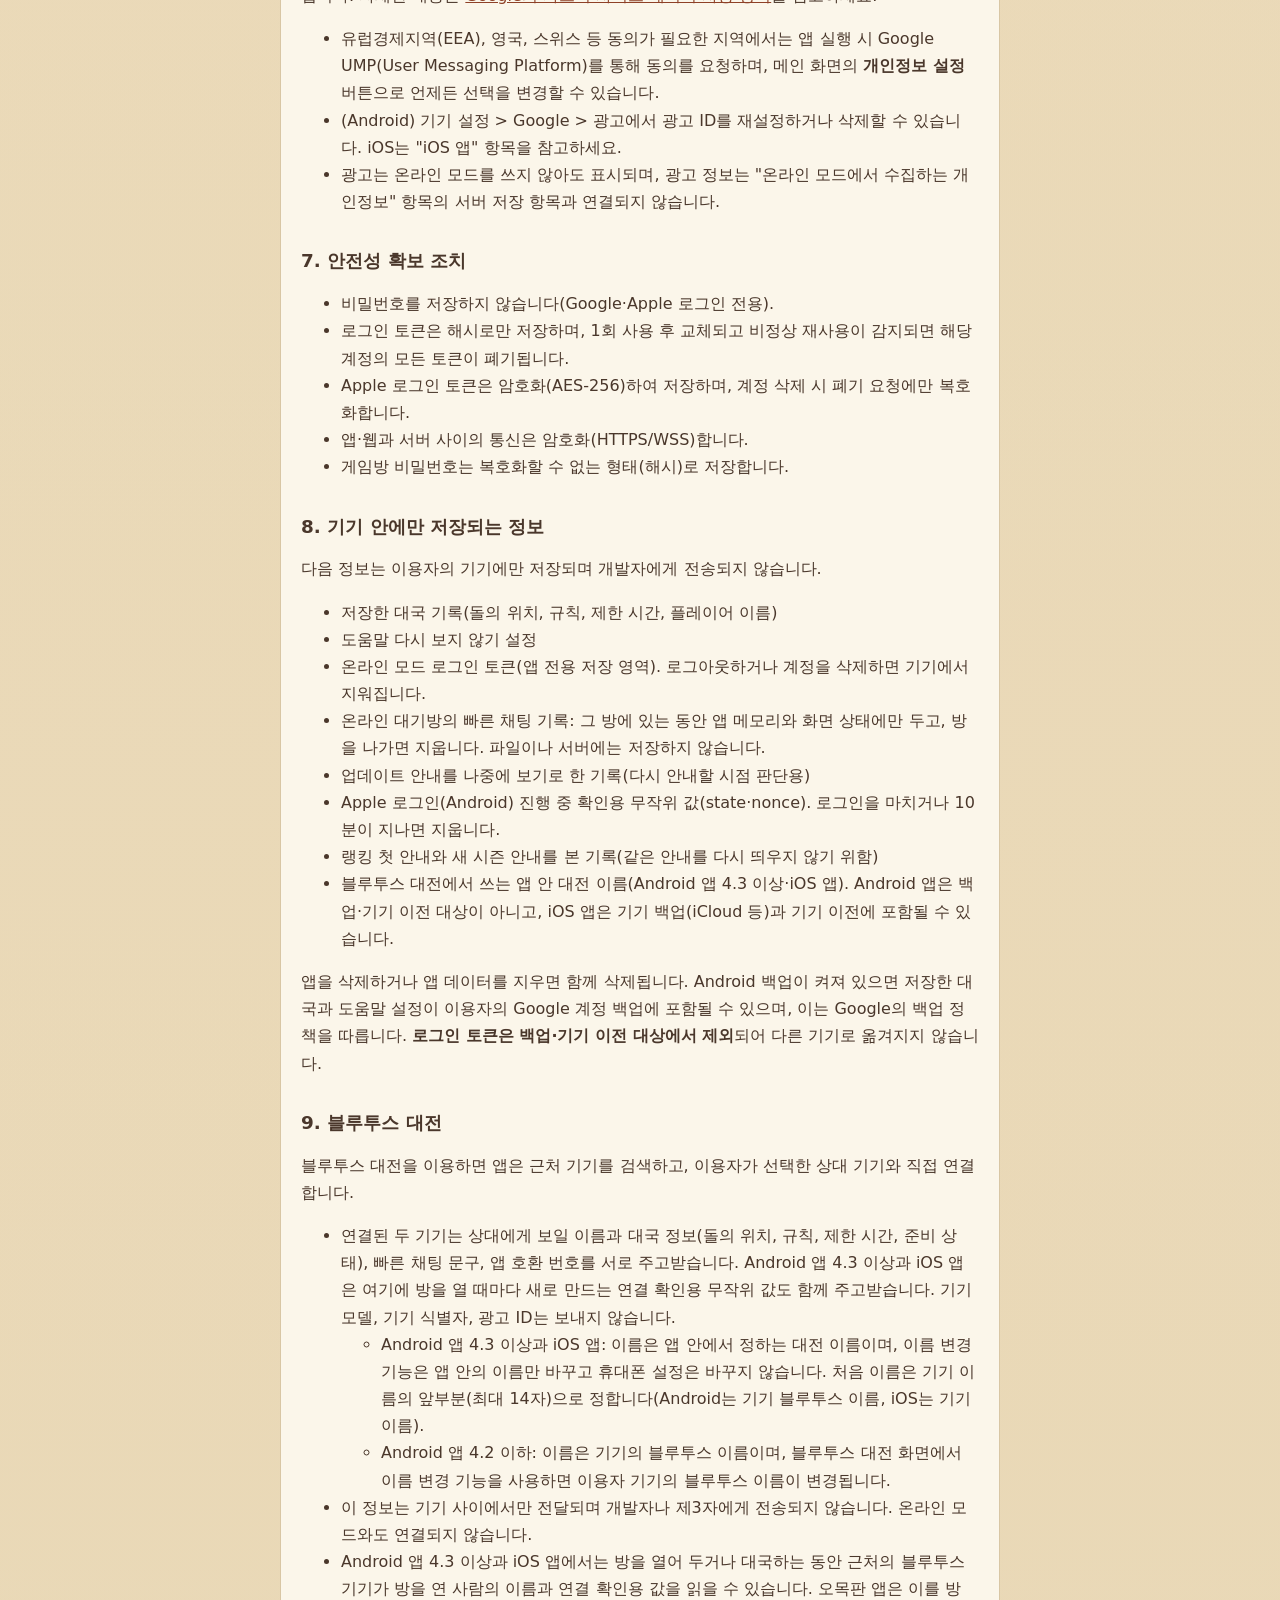
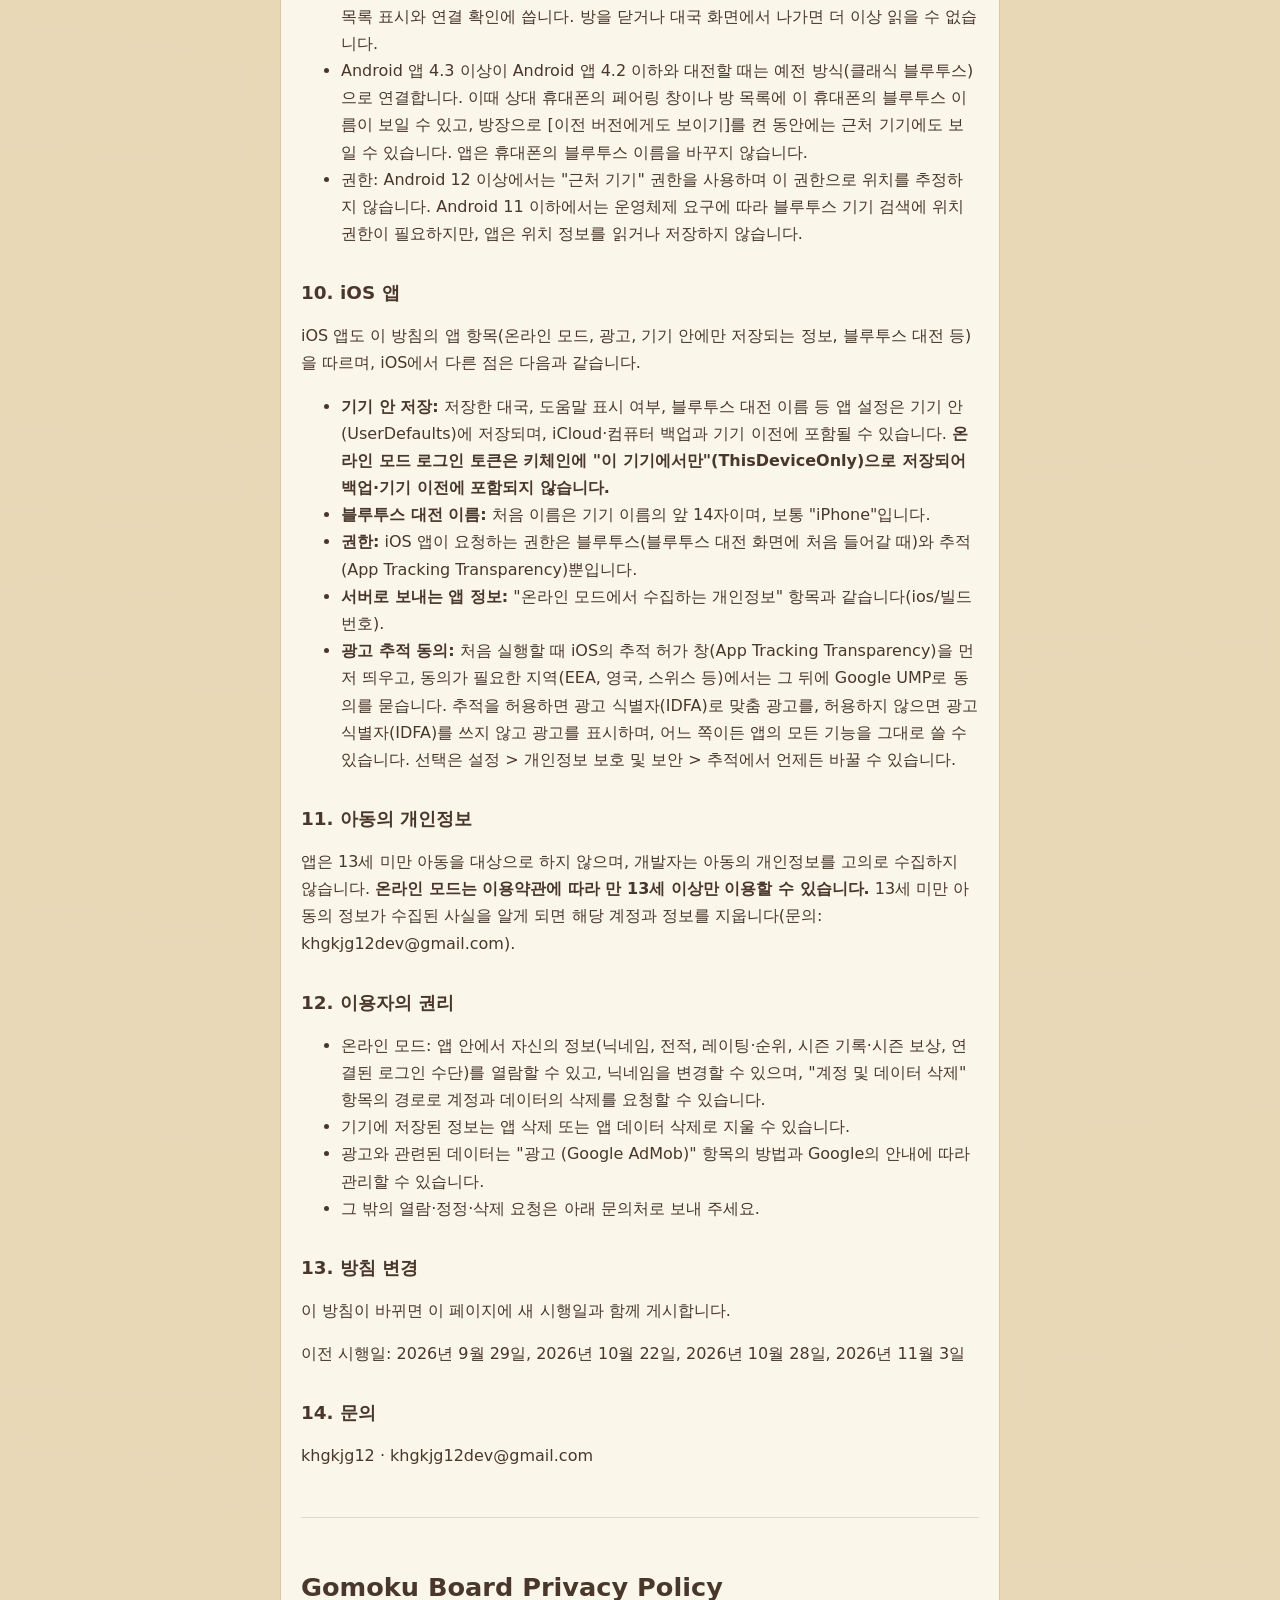
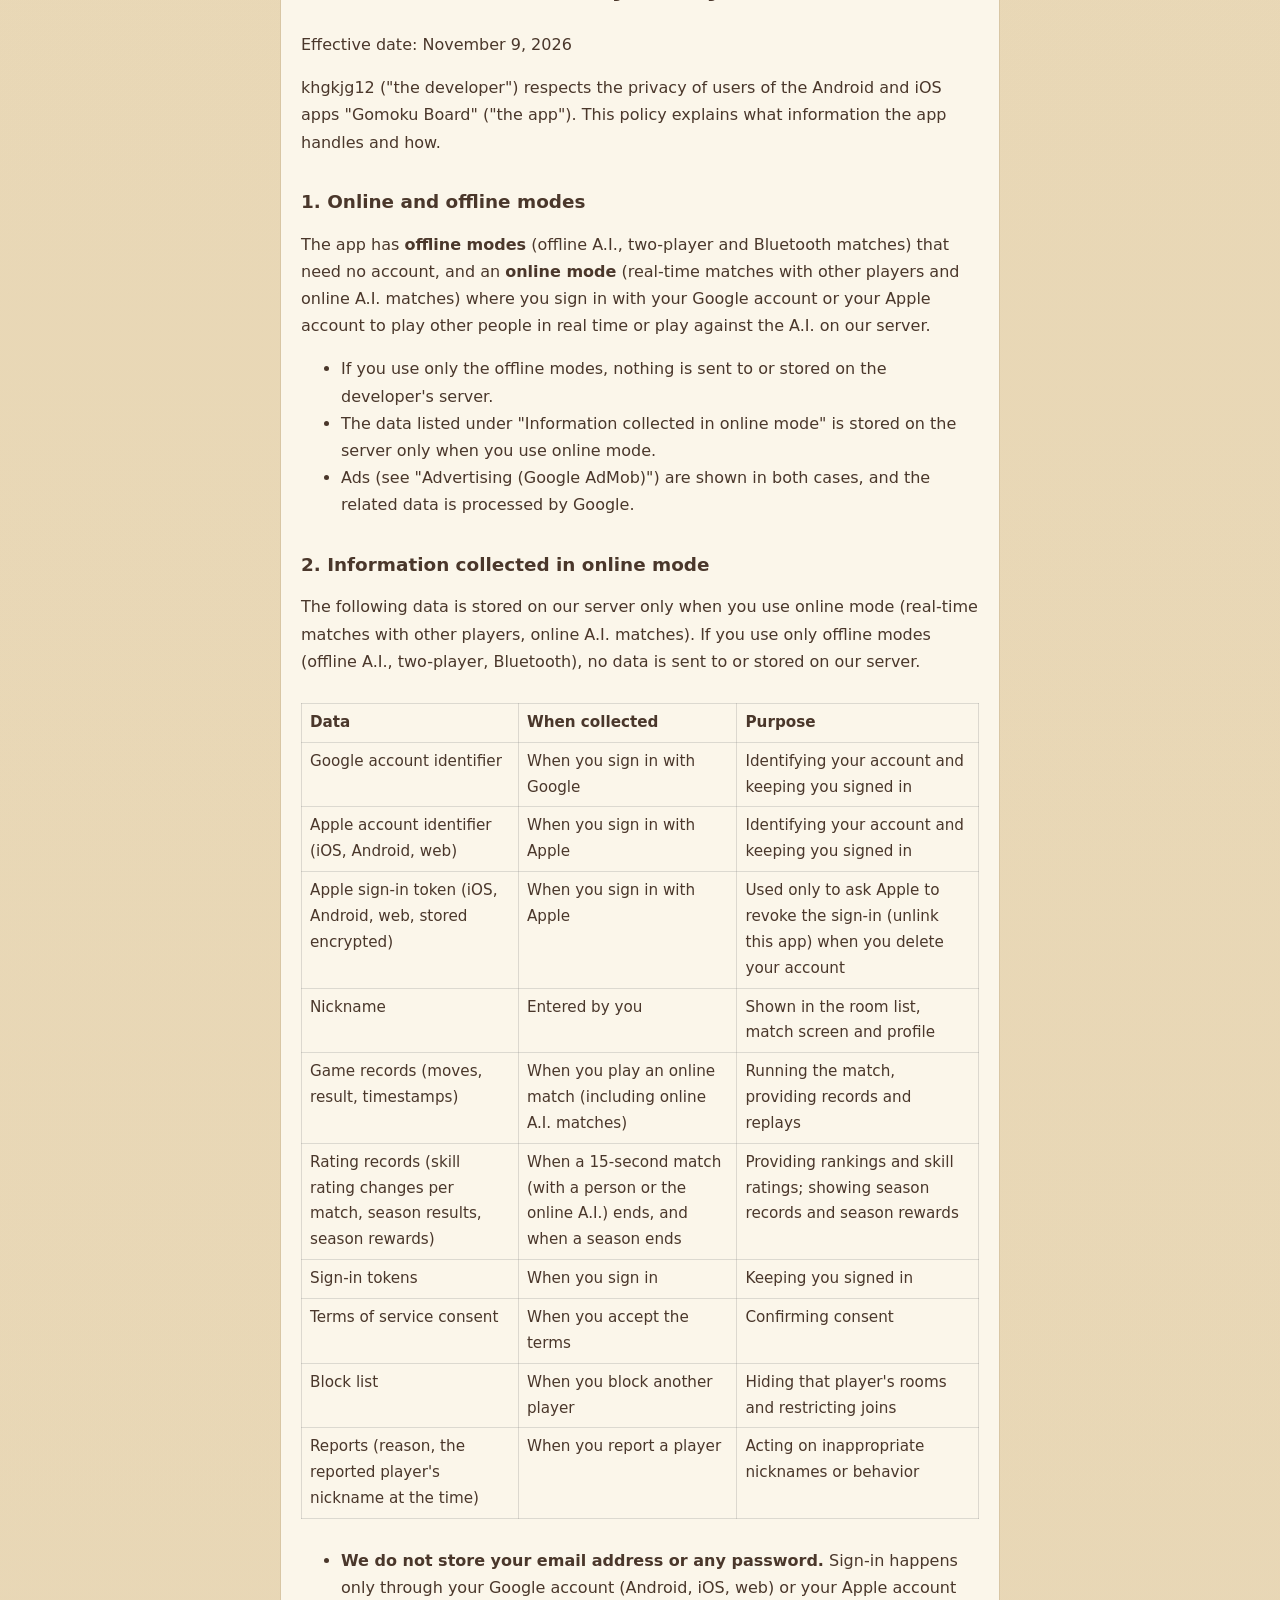
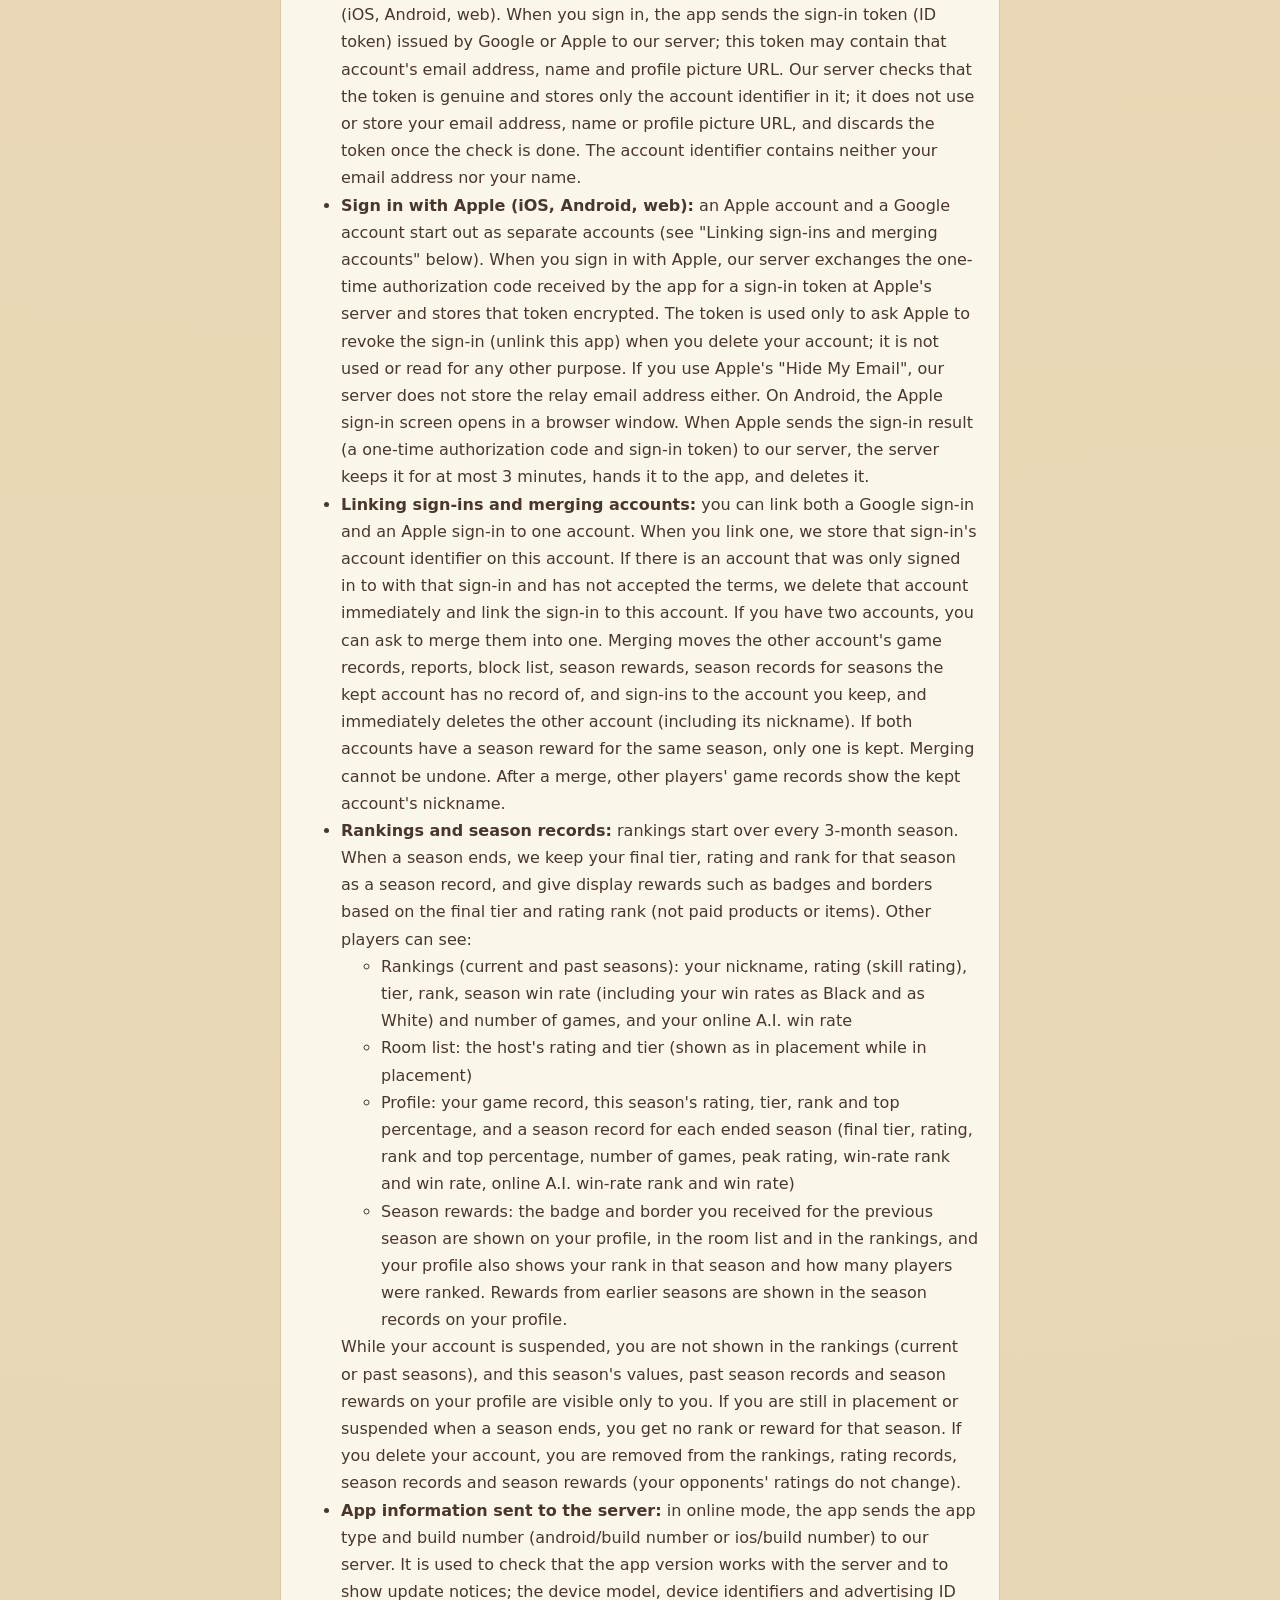
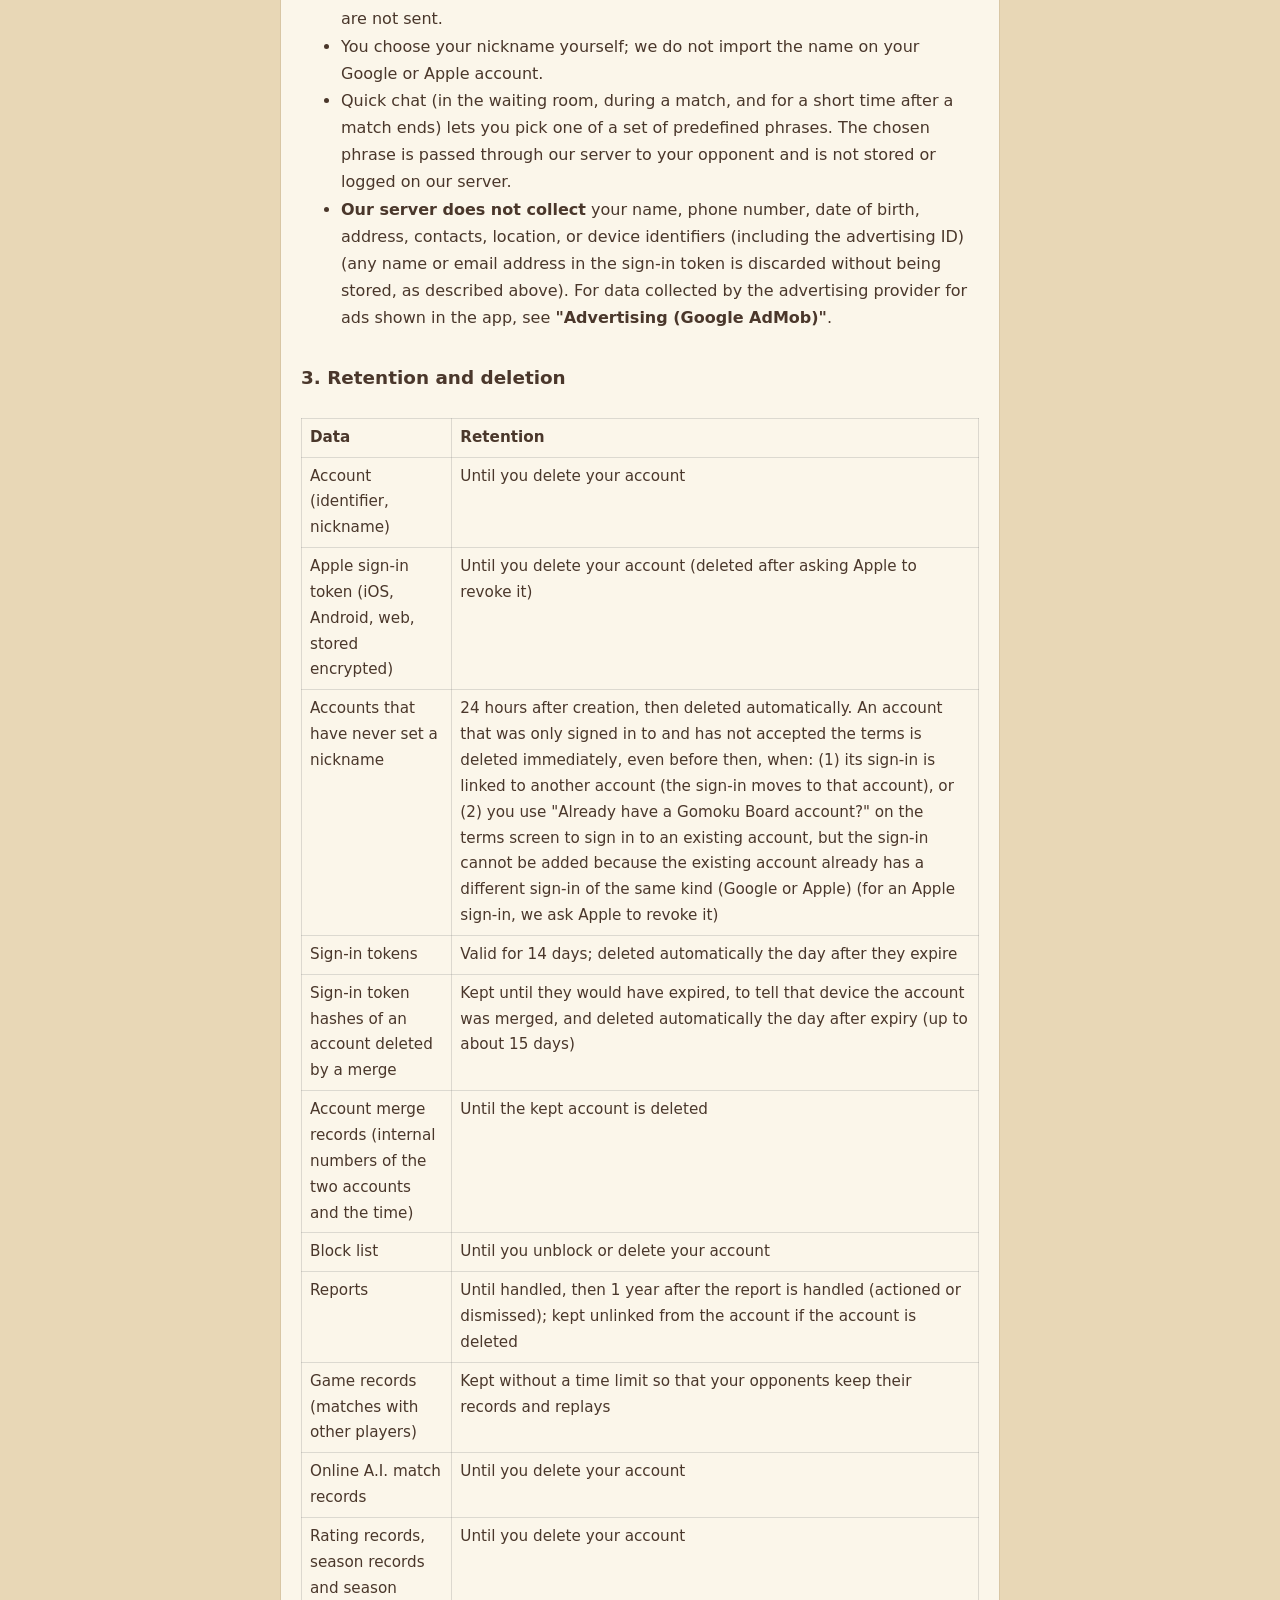
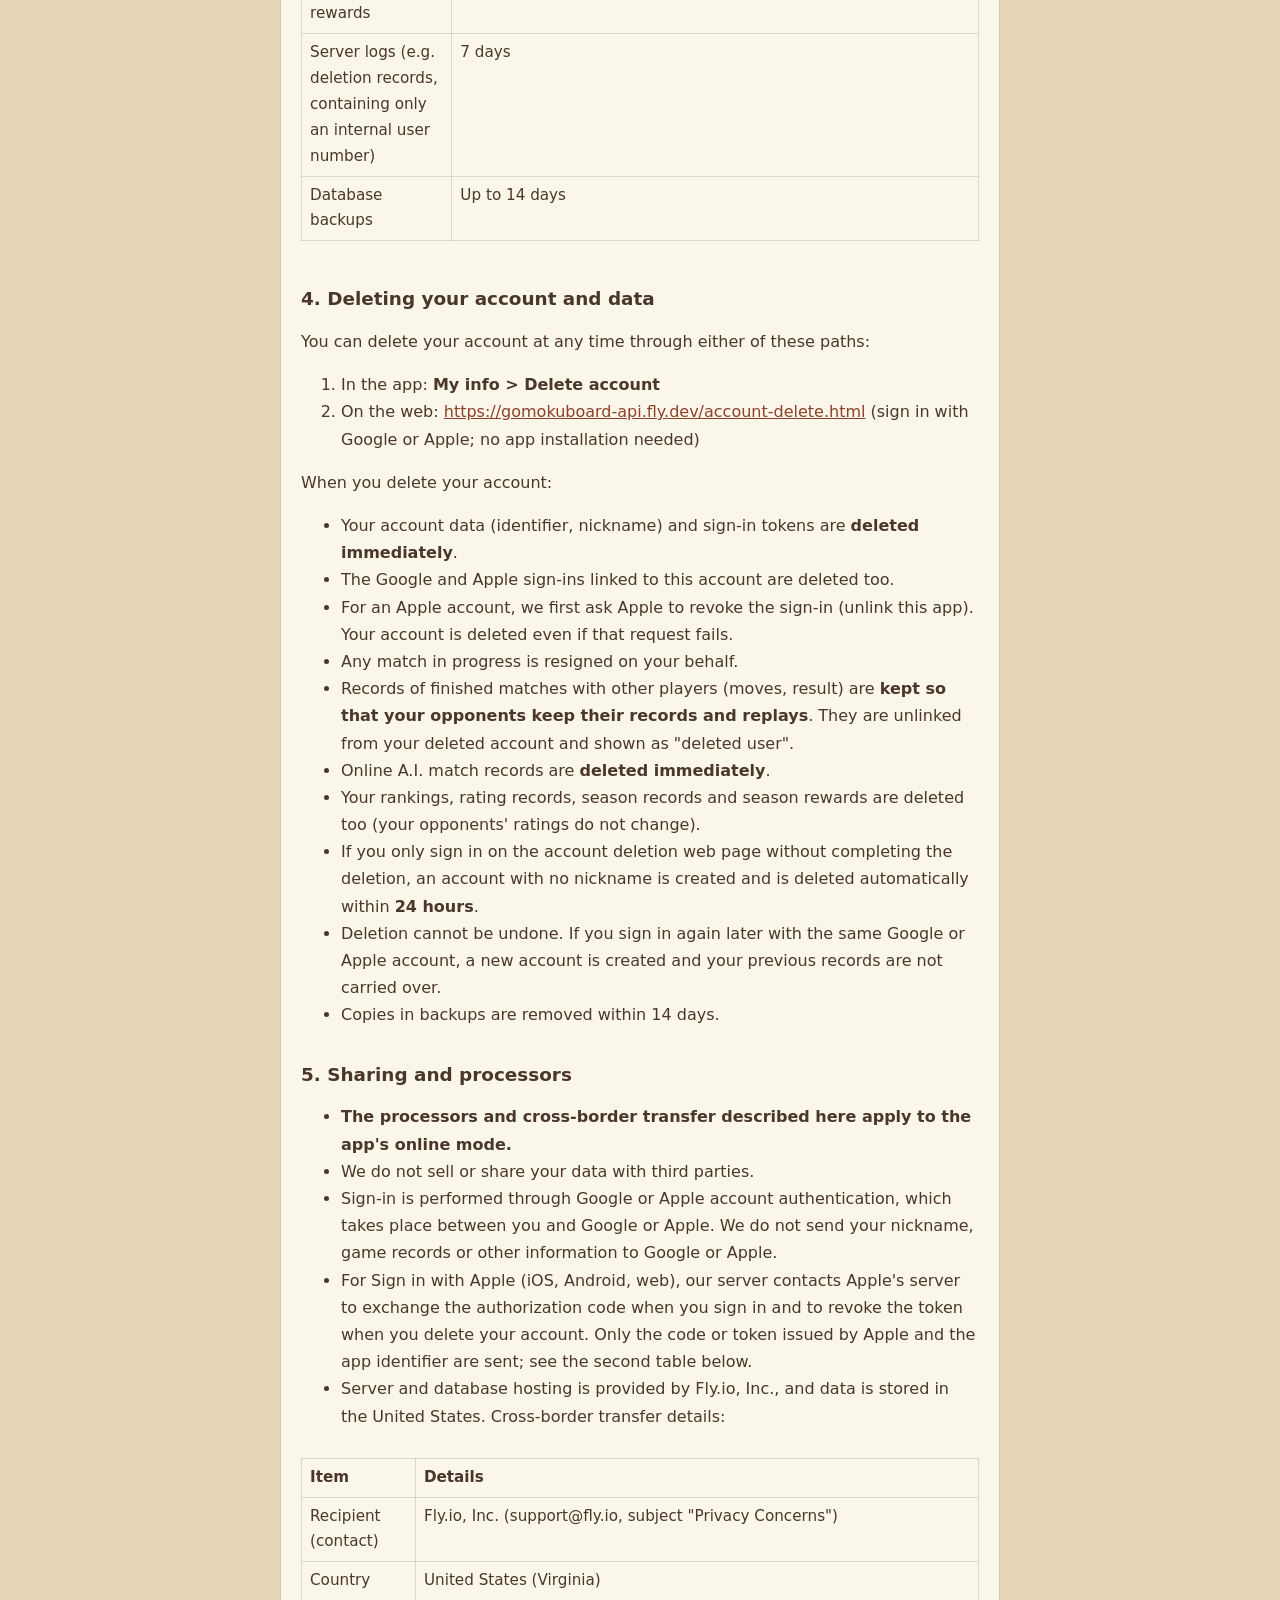
==== commit 7322079d: "개인정보처리방침·약관: 웹 버전 항목 뺌(웹 운영 종료 2026-11-08) — 방침 시행일 2026-11-09, 10장 '웹 버전(Cloudflare 호스팅·국외 이전 표)' 삭" ====
--- a/gomoku/privacy/index.html
+++ b/gomoku/privacy/index.html
@@ -4,7 +4,7 @@
     <meta charset="utf-8" />
     <meta name="viewport" content="width=device-width, initial-scale=1" />
     <title>오목판 개인정보처리방침 | khgkjg12dev</title>
-    <meta name="description" content="오목판 앱의 개인정보처리방침(시행일 2026년 11월 3일). 한국어·English." />
+    <meta name="description" content="오목판 앱의 개인정보처리방침(시행일 2026년 11월 9일). 한국어·English." />
     <link rel="icon" href="/assets/gomoku-icon.png" />
     <link rel="stylesheet" href="/style.css" />
   </head>
@@ -35,7 +35,7 @@
 
 <section id="ko" lang="ko">
 <h1>오목판 개인정보처리방침</h1>
-<p>시행일: 2026년 11월 3일</p>
+<p>시행일: 2026년 11월 9일</p>
 <p>khgkjg12(이하 "개발자")은 Android·iOS 앱 "오목판"(이하 "앱") 이용자의 개인정보를 소중히 다룹니다. 이 방침은 앱이 어떤 정보를 어떻게 처리하는지 설명합니다.</p>
 
 <h2>1. 온라인 모드와 오프라인 모드</h2>
@@ -119,7 +119,7 @@
 
 <h2>5. 제3자 제공 및 처리위탁</h2>
 <ul>
-  <li><strong>아래 위탁·국외 이전은 앱 온라인 모드에 해당합니다. 웹 버전 호스팅은 "웹 버전 (블로그에 삽입된 오목판)" 항목을 참고해 주세요.</strong></li>
+  <li><strong>아래 위탁·국외 이전은 앱 온라인 모드에 해당합니다.</strong></li>
   <li>수집한 개인정보를 제3자에게 판매하거나 제공하지 않습니다.</li>
   <li>로그인은 Google 또는 Apple 계정 인증을 통해 이루어지며, 이 과정은 이용자와 Google 또는 Apple 사이에서 처리됩니다. 본 서비스가 Google이나 Apple에 이용자의 닉네임·게임 기록 등 정보를 제공하지는 않습니다.</li>
   <li>Apple 로그인(iOS·Android·웹)의 경우 본 서비스 서버가 Apple 서버에 로그인 시 인증 코드 교환을, 계정 삭제 시 토큰 폐기를 요청합니다. 이때 전송되는 것은 Apple이 발급한 코드·토큰과 앱 식별자뿐이며, 국외 이전 내용은 아래 두 번째 표와 같습니다.</li>
@@ -199,23 +199,7 @@
   <li>권한: Android 12 이상에서는 "근처 기기" 권한을 사용하며 이 권한으로 위치를 추정하지 않습니다. Android 11 이하에서는 운영체제 요구에 따라 블루투스 기기 검색에 위치 권한이 필요하지만, 앱은 위치 정보를 읽거나 저장하지 않습니다.</li>
 </ul>
 
-<h2>10. 웹 버전 (블로그에 삽입된 오목판)</h2>
-<p>개발자는 블로그 글에 "오목판"의 웹 버전을 삽입해 브라우저에서도 즐길 수 있도록 제공합니다. 웹 버전은 <strong>인터넷 연결 없이 혼자 또는 한 기기에서 둘이 두는 오프라인 대국만</strong> 제공하며(인공지능 대전, 2인 대전), <strong>회원가입·로그인이 없고 계정을 만들지 않습니다.</strong> 정보는 다음과 같이 처리합니다.</p>
-<ol>
-  <li><strong>웹 버전에서 개발자가 수집하는 정보: 없습니다.</strong> 웹 버전은 개발자가 운영하는 서버로 어떤 정보도 보내지 않으며, 쿠키·분석 도구·광고 추적 코드를 사용하지 않습니다. 대국 내용, 플레이어 이름, 이용 기록은 개발자에게 전달되지 않습니다.</li>
-  <li><strong>이용자 브라우저에만 저장되는 정보:</strong> 저장한 대국(돌의 위치, 규칙, 제한 시간, 플레이어 이름, 인공지능의 돌 색)과 "도움말 다시 보지 않기" 설정은 이용자 기기의 브라우저 저장소(localStorage)에만 저장됩니다. 개발자에게 전송되지 않고, 다른 기기와 공유되지 않습니다. 브라우저 설정에서 해당 사이트의 데이터를 삭제하면 함께 지워집니다. 블로그 글 안에서 플레이할 때와 웹 주소로 직접 방문할 때는 브라우저가 저장소를 따로 둘 수 있어, 저장한 대국이 서로 보이지 않을 수 있습니다.</li>
-  <li><strong>호스팅(Cloudflare):</strong> 웹 버전의 파일은 Cloudflare를 통해 전달됩니다. 이 과정에서 Cloudflare가 개발자를 대신해 IP 주소 등 접속 정보를 보안(악성 트래픽 차단)과 서비스 성능 측정 목적으로 처리할 수 있습니다. 개발자는 접속 기록을 수집·보관하지 않으며, 접속 기록 수집 기능을 끈 상태로 운영합니다. 자세한 내용은 <a href="https://www.cloudflare.com/privacypolicy/">Cloudflare 개인정보처리방침</a>을 참고하세요. 이 위탁은 <strong>웹 버전 파일 전달에만</strong> 해당하며, 앱 온라인 모드의 서버·데이터베이스 호스팅은 "제3자 제공 및 처리위탁" 항목에서 설명합니다.
-    <p>웹 버전과 관련한 개인정보 국외 이전은 다음과 같습니다.</p>
-    <div class="table-wrap"><table>
-      <tr><th>이전받는 자 (연락처)</th><th>이전 국가</th><th>이전 일시·방법</th><th>이전 항목</th><th>이용 목적</th><th>보유 기간</th><th>거부 방법</th></tr>
-      <tr><td>Cloudflare, Inc. (privacyquestions@cloudflare.com)</td><td>미국</td><td>이용자가 웹 버전에 접속할 때 네트워크를 통해 전송</td><td>IP 주소 등 접속 정보</td><td>웹 버전 파일 전달, 보안(악성 트래픽 차단), 서비스 성능 측정</td><td>Cloudflare의 개인정보처리방침에 따름(개발자는 접속 기록을 보관하지 않음)</td><td>웹 버전을 이용하지 않으면 전송되지 않습니다. 앱의 오프라인 기능은 계속 이용할 수 있습니다</td></tr>
-    </table></div>
-  </li>
-  <li><strong>광고:</strong> <strong>웹 버전 게임 화면에는 광고가 없습니다.</strong> 다만 게임이 삽입된 블로그 글 페이지에는 Google AdSense 광고가 표시될 수 있습니다. 이는 블로그 페이지의 광고이며, 관련 정보 처리는 <a href="https://policies.google.com/privacy">Google 개인정보처리방침</a>과 <a href="https://policies.google.com/technologies/partner-sites">Google이 파트너 사이트의 정보를 사용하는 방식</a>을 따릅니다. 앱의 광고는 "광고 (Google AdMob)" 항목을 참고하세요.</li>
-  <li><strong>앱 조항과의 관계:</strong> 이 방침에서 앱의 온라인 모드·계정·서버 통신을 다루는 항목("온라인 모드에서 수집하는 개인정보", "제3자 제공 및 처리위탁", "광고 (Google AdMob)" 등)은 웹 버전에는 해당하지 않습니다.</li>
-</ol>
-
-<h2>11. iOS 앱</h2>
+<h2>10. iOS 앱</h2>
 <p>iOS 앱도 이 방침의 앱 항목(온라인 모드, 광고, 기기 안에만 저장되는 정보, 블루투스 대전 등)을 따르며, iOS에서 다른 점은 다음과 같습니다.</p>
 <ul>
   <li><strong>기기 안 저장:</strong> 저장한 대국, 도움말 표시 여부, 블루투스 대전 이름 등 앱 설정은 기기 안(UserDefaults)에 저장되며, iCloud·컴퓨터 백업과 기기 이전에 포함될 수 있습니다. <strong>온라인 모드 로그인 토큰은 키체인에 "이 기기에서만"(ThisDeviceOnly)으로 저장되어 백업·기기 이전에 포함되지 않습니다.</strong></li>
@@ -225,10 +209,10 @@
   <li><strong>광고 추적 동의:</strong> 처음 실행할 때 iOS의 추적 허가 창(App Tracking Transparency)을 먼저 띄우고, 동의가 필요한 지역(EEA, 영국, 스위스 등)에서는 그 뒤에 Google UMP로 동의를 묻습니다. 추적을 허용하면 광고 식별자(IDFA)로 맞춤 광고를, 허용하지 않으면 광고 식별자(IDFA)를 쓰지 않고 광고를 표시하며, 어느 쪽이든 앱의 모든 기능을 그대로 쓸 수 있습니다. 선택은 설정 &gt; 개인정보 보호 및 보안 &gt; 추적에서 언제든 바꿀 수 있습니다.</li>
 </ul>
 
-<h2>12. 아동의 개인정보</h2>
+<h2>11. 아동의 개인정보</h2>
 <p>앱은 13세 미만 아동을 대상으로 하지 않으며, 개발자는 아동의 개인정보를 고의로 수집하지 않습니다. <strong>온라인 모드는 이용약관에 따라 만 13세 이상만 이용할 수 있습니다.</strong> 13세 미만 아동의 정보가 수집된 사실을 알게 되면 해당 계정과 정보를 지웁니다(문의: khgkjg12dev@gmail.com).</p>
 
-<h2>13. 이용자의 권리</h2>
+<h2>12. 이용자의 권리</h2>
 <ul>
   <li>온라인 모드: 앱 안에서 자신의 정보(닉네임, 전적, 레이팅·순위, 시즌 기록·시즌 보상, 연결된 로그인 수단)를 열람할 수 있고, 닉네임을 변경할 수 있으며, "계정 및 데이터 삭제" 항목의 경로로 계정과 데이터의 삭제를 요청할 수 있습니다.</li>
   <li>기기에 저장된 정보는 앱 삭제 또는 앱 데이터 삭제로 지울 수 있습니다.</li>
@@ -236,11 +220,11 @@
   <li>그 밖의 열람·정정·삭제 요청은 아래 문의처로 보내 주세요.</li>
 </ul>
 
-<h2>14. 방침 변경</h2>
+<h2>13. 방침 변경</h2>
 <p>이 방침이 바뀌면 이 페이지에 새 시행일과 함께 게시합니다.</p>
-<p>이전 시행일: 2026년 9월 29일, 2026년 10월 22일, 2026년 10월 28일</p>
-
-<h2>15. 문의</h2>
+<p>이전 시행일: 2026년 9월 29일, 2026년 10월 22일, 2026년 10월 28일, 2026년 11월 3일</p>
+
+<h2>14. 문의</h2>
 <p>khgkjg12 · khgkjg12dev@gmail.com</p>
 </section>
 
@@ -248,7 +232,7 @@
 
 <section id="en" lang="en">
 <h1>Gomoku Board Privacy Policy</h1>
-<p>Effective date: November 3, 2026</p>
+<p>Effective date: November 9, 2026</p>
 <p>khgkjg12 ("the developer") respects the privacy of users of the Android and iOS apps "Gomoku Board" ("the app"). This policy explains what information the app handles and how.</p>
 
 <h2>1. Online and offline modes</h2>
@@ -332,7 +316,7 @@
 
 <h2>5. Sharing and processors</h2>
 <ul>
-  <li><strong>The processors and cross-border transfer described here apply to the app's online mode. For hosting of the web version, see "Web version (Gomoku Board embedded in the blog)".</strong></li>
+  <li><strong>The processors and cross-border transfer described here apply to the app's online mode.</strong></li>
   <li>We do not sell or share your data with third parties.</li>
   <li>Sign-in is performed through Google or Apple account authentication, which takes place between you and Google or Apple. We do not send your nickname, game records or other information to Google or Apple.</li>
   <li>For Sign in with Apple (iOS, Android, web), our server contacts Apple's server to exchange the authorization code when you sign in and to revoke the token when you delete your account. Only the code or token issued by Apple and the app identifier are sent; see the second table below.</li>
@@ -412,23 +396,7 @@
   <li>Permissions: on Android 12 and later the app uses the Nearby devices permission and does not derive location from it. On Android 11 and earlier the operating system requires the Location permission to scan for Bluetooth devices, but the app does not read or store your location.</li>
 </ul>
 
-<h2>10. Web version (Gomoku Board embedded in the blog)</h2>
-<p>The developer offers a web version of "Gomoku Board" embedded in a blog post so it can be played in a browser. The web version provides <strong>offline play only</strong> — against the AI or with two players on one device — and has <strong>no sign-up, no login and no account</strong>. Information is handled as follows.</p>
-<ol>
-  <li><strong>Information the developer collects from the web version: None.</strong> The web version sends no information to any server operated by the developer, and uses no cookies, analytics tools or ad tracking code. Games, player names and usage are never sent to the developer.</li>
-  <li><strong>Information stored only in your browser:</strong> Saved games (stone positions, rule, time limit, player names, the AI's stone color) and the "Don't show help again" setting are stored only in your device's browser storage (localStorage). They are never sent to the developer and are not shared with your other devices. They are deleted when you clear the site's data in your browser settings. Your browser may keep separate storage for playing inside the blog post and for visiting the web address directly, so a saved game may not appear in both.</li>
-  <li><strong>Hosting (Cloudflare):</strong> The web version's files are delivered through Cloudflare. While delivering them, Cloudflare may process connection information such as IP addresses on the developer's behalf for security (blocking malicious traffic) and service performance measurement. The developer does not collect or retain access logs and runs the service with log collection turned off. See the <a href="https://www.cloudflare.com/privacypolicy/">Cloudflare Privacy Policy</a>. This applies <strong>only to delivering the web version's files</strong>; hosting of the servers and database for the app's online mode is described under "Sharing and processors".
-    <p>Personal data transferred overseas for the web version:</p>
-    <div class="table-wrap"><table>
-      <tr><th>Recipient (contact)</th><th>Country</th><th>When and how</th><th>Items</th><th>Purpose</th><th>Retention</th><th>How to refuse</th></tr>
-      <tr><td>Cloudflare, Inc. (privacyquestions@cloudflare.com)</td><td>United States</td><td>Sent over the network when you open the web version</td><td>Connection information such as IP addresses</td><td>Delivering the web version's files, security (blocking malicious traffic), service performance measurement</td><td>Per Cloudflare's privacy policy (the developer retains no access logs)</td><td>Nothing is sent if you do not use the web version. You can keep using the app's offline features</td></tr>
-    </table></div>
-  </li>
-  <li><strong>Ads:</strong> <strong>There are no ads inside the web version's game screen.</strong> The blog page that embeds the game may show Google AdSense ads. Those are ads on the blog page, and related information is handled under the <a href="https://policies.google.com/privacy">Google Privacy Policy</a> and <a href="https://policies.google.com/technologies/partner-sites">How Google uses information from sites or apps that use its services</a>. For ads in the app, see "Advertising (Google AdMob)".</li>
-  <li><strong>Relation to the app sections:</strong> The sections of this policy that cover the app's online mode, accounts and server communication ("Information collected in online mode", "Sharing and processors", "Advertising (Google AdMob)" and the like) do not apply to the web version.</li>
-</ol>
-
-<h2>11. iOS app</h2>
+<h2>10. iOS app</h2>
 <p>The iOS app follows the app sections of this policy (online mode, advertising, information stored only on your device, Bluetooth mode, and so on). On iOS, the following differ:</p>
 <ul>
   <li><strong>Storage on the device:</strong> App settings such as saved games, whether help has been shown and the Bluetooth player name are stored on the device (UserDefaults) and may be included in iCloud or computer backups and in device transfer. <strong>The online-mode sign-in token is stored in the Keychain as "this device only" (ThisDeviceOnly) and is not included in backups or device transfer.</strong></li>
@@ -438,10 +406,10 @@
   <li><strong>Ad tracking consent:</strong> On first launch, the app first shows iOS's tracking permission prompt (App Tracking Transparency), and then, in regions that require consent (such as the EEA, the UK and Switzerland), asks for consent through Google UMP. If you allow tracking, personalized ads are shown using the advertising identifier (IDFA); if you do not, ads are shown without using the advertising identifier (IDFA). Either way, all features of the app work the same. You can change your choice at any time in Settings &gt; Privacy &amp; Security &gt; Tracking.</li>
 </ul>
 
-<h2>12. Children</h2>
+<h2>11. Children</h2>
 <p>The app is not directed to children under 13, and the developer does not knowingly collect personal information from children. <strong>Under the terms of service, online mode may only be used by people aged 13 or older.</strong> If we learn that we have collected information from a child under 13, we delete that account and its data (contact: khgkjg12dev@gmail.com).</p>
 
-<h2>13. Your rights</h2>
+<h2>12. Your rights</h2>
 <ul>
   <li>Online mode: you can view your own information (nickname, records, rating and rank, season records and season rewards, linked sign-ins) in the app, change your nickname, and request deletion of your account and data through the paths under "Deleting your account and data".</li>
   <li>Data stored on your device can be removed by uninstalling the app or clearing its data.</li>
@@ -449,11 +417,11 @@
   <li>For any other request to access, correct or delete your data, please use the contact below.</li>
 </ul>
 
-<h2>14. Changes</h2>
+<h2>13. Changes</h2>
 <p>If this policy changes, the updated version will be posted on this page with a new effective date.</p>
-<p>Previous effective dates: September 29, 2026; October 22, 2026; October 28, 2026</p>
-
-<h2>15. Contact</h2>
+<p>Previous effective dates: September 29, 2026; October 22, 2026; October 28, 2026; November 3, 2026</p>
+
+<h2>14. Contact</h2>
 <p>khgkjg12 · khgkjg12dev@gmail.com</p>
 </section>
 
--- a/style.css
+++ b/style.css
@@ -135,6 +135,12 @@
   background: var(--brick-dark);
 }
 
+.store-buttons {
+  display: flex;
+  flex-wrap: wrap;
+  gap: 8px;
+}
+
 .links {
   margin: 0;
   padding: 0;
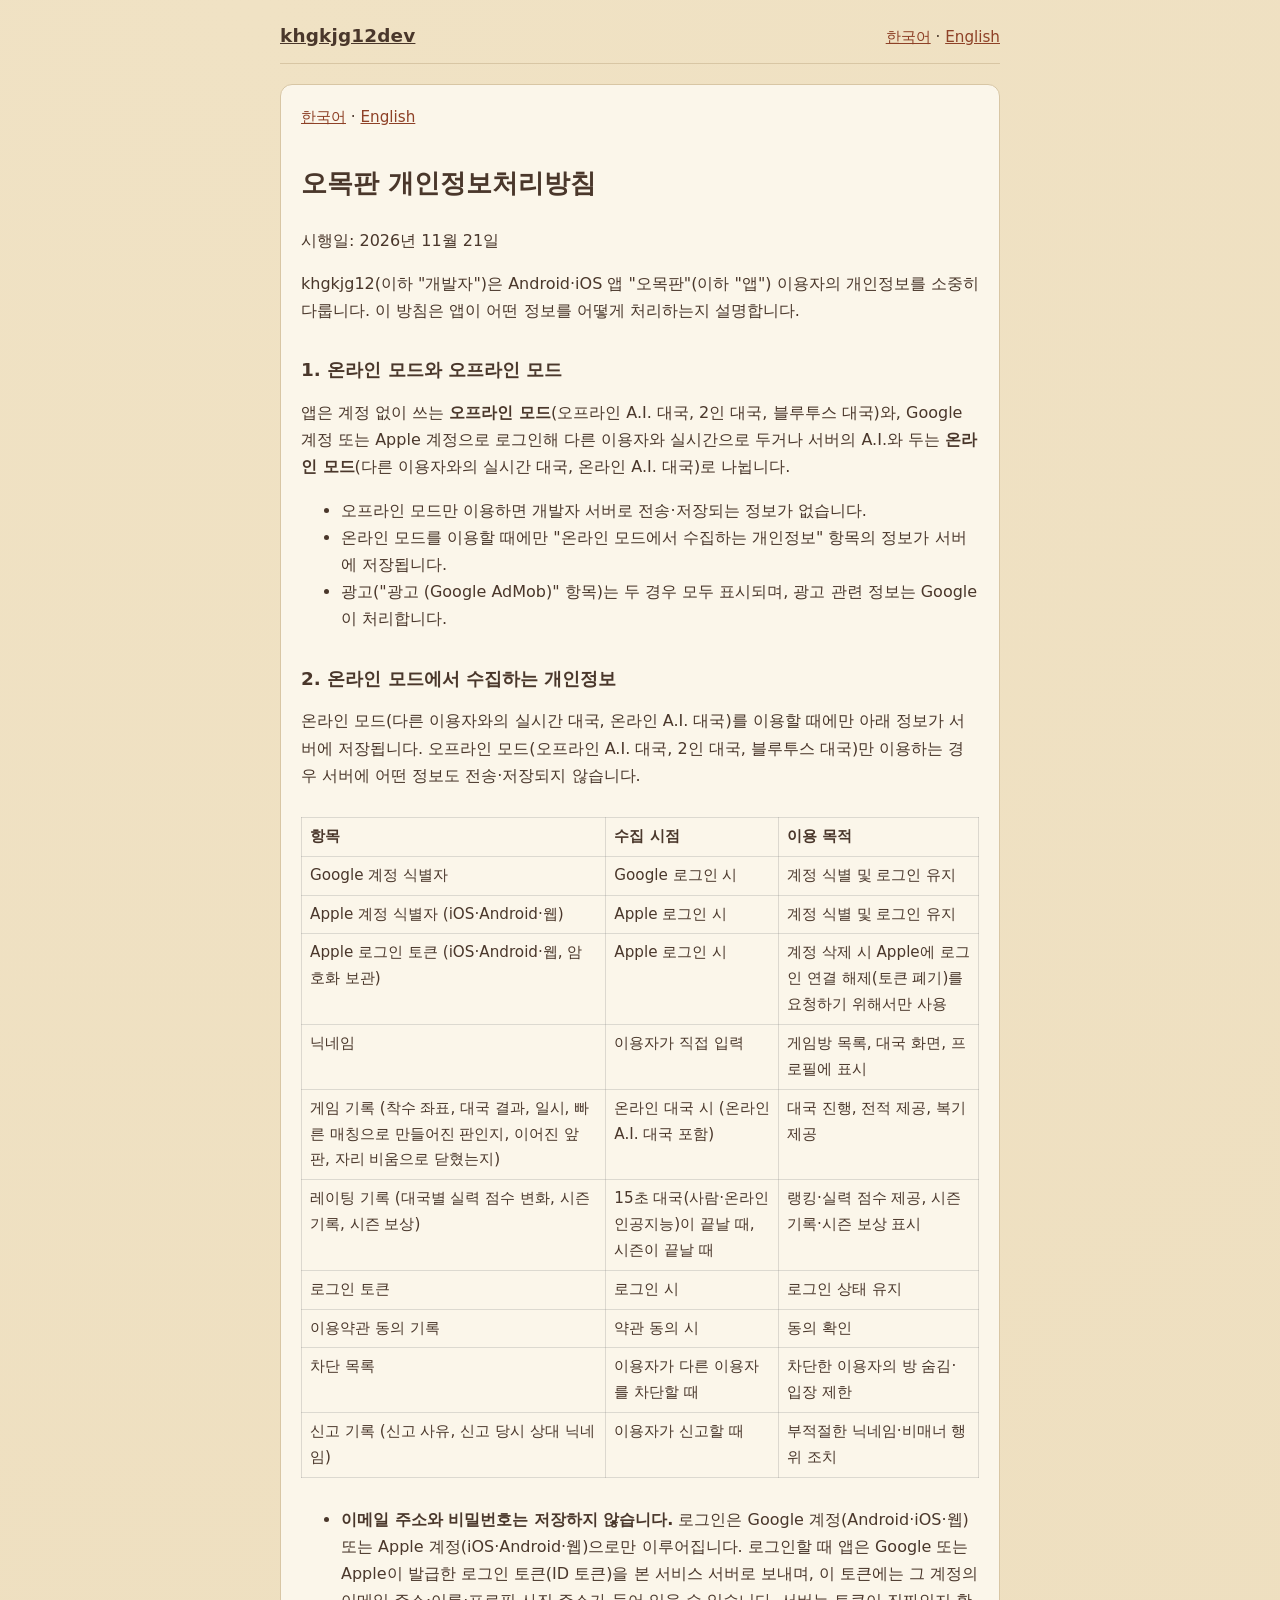
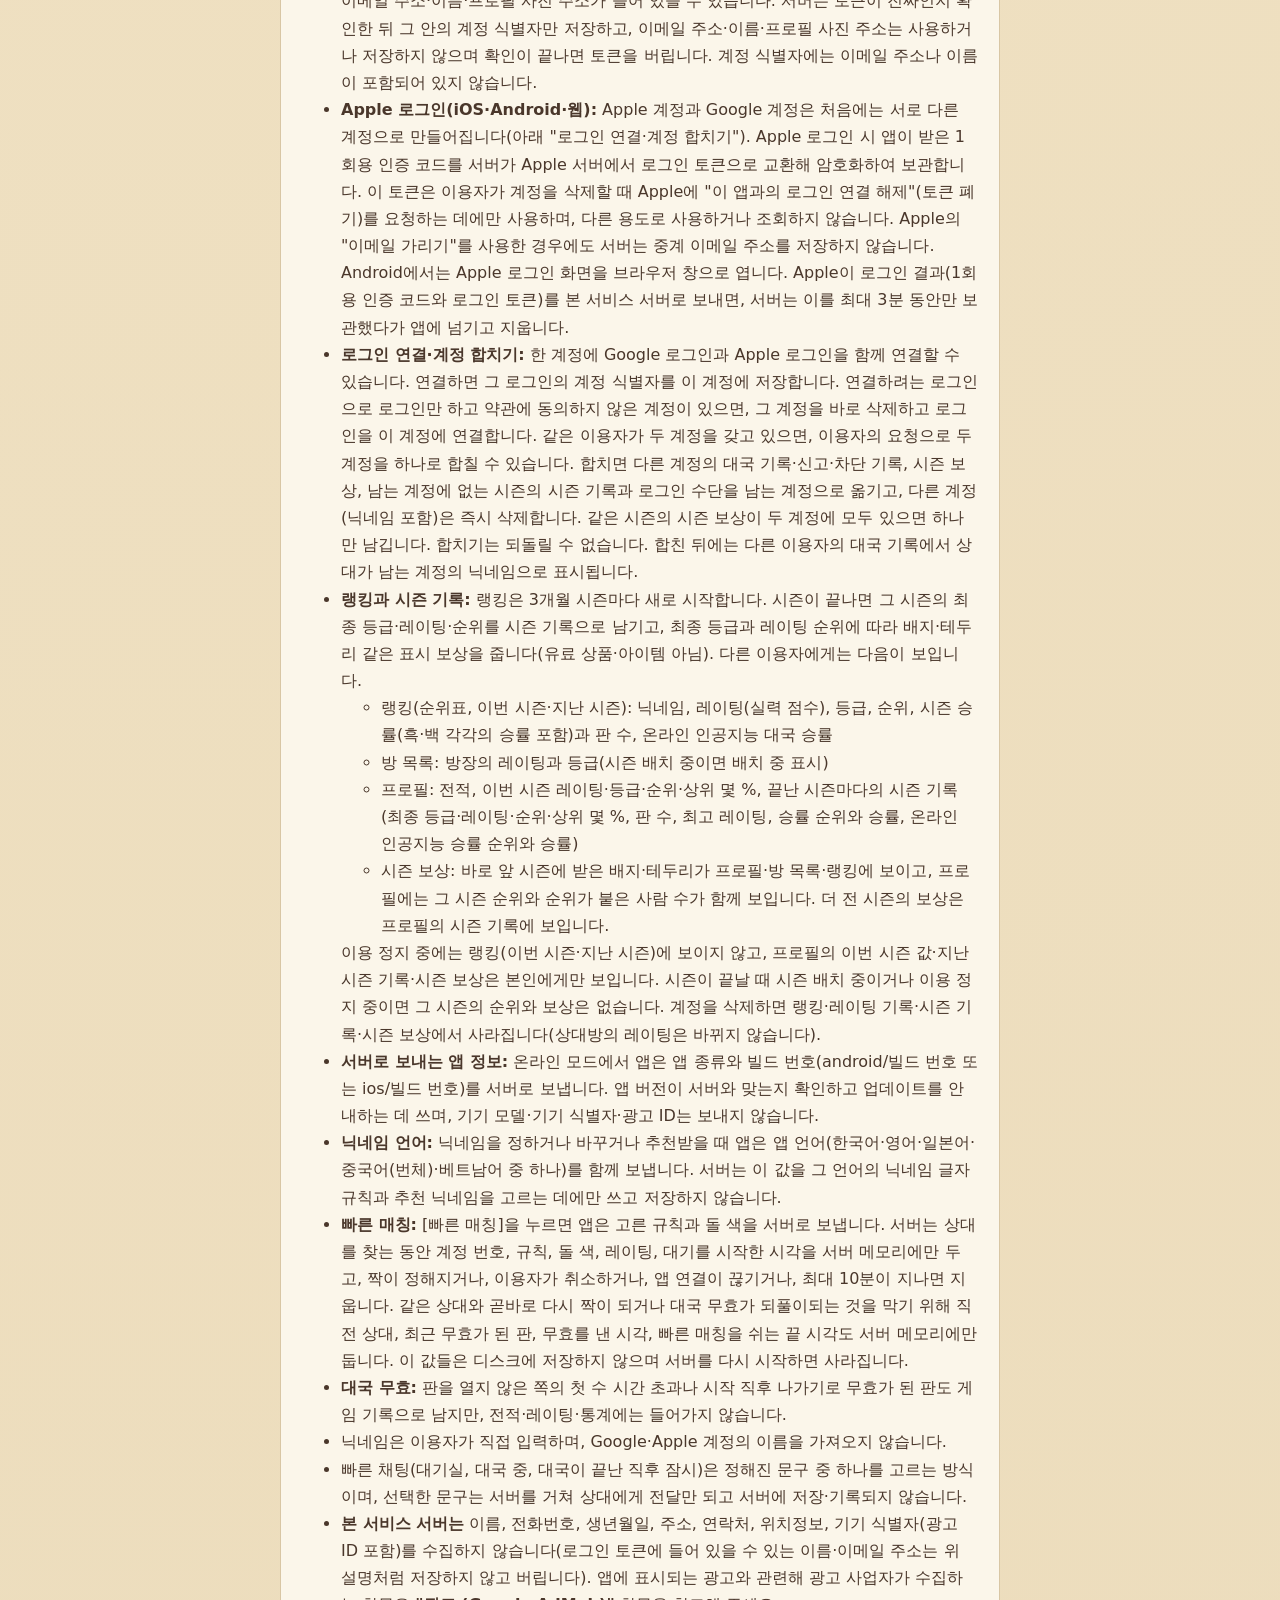
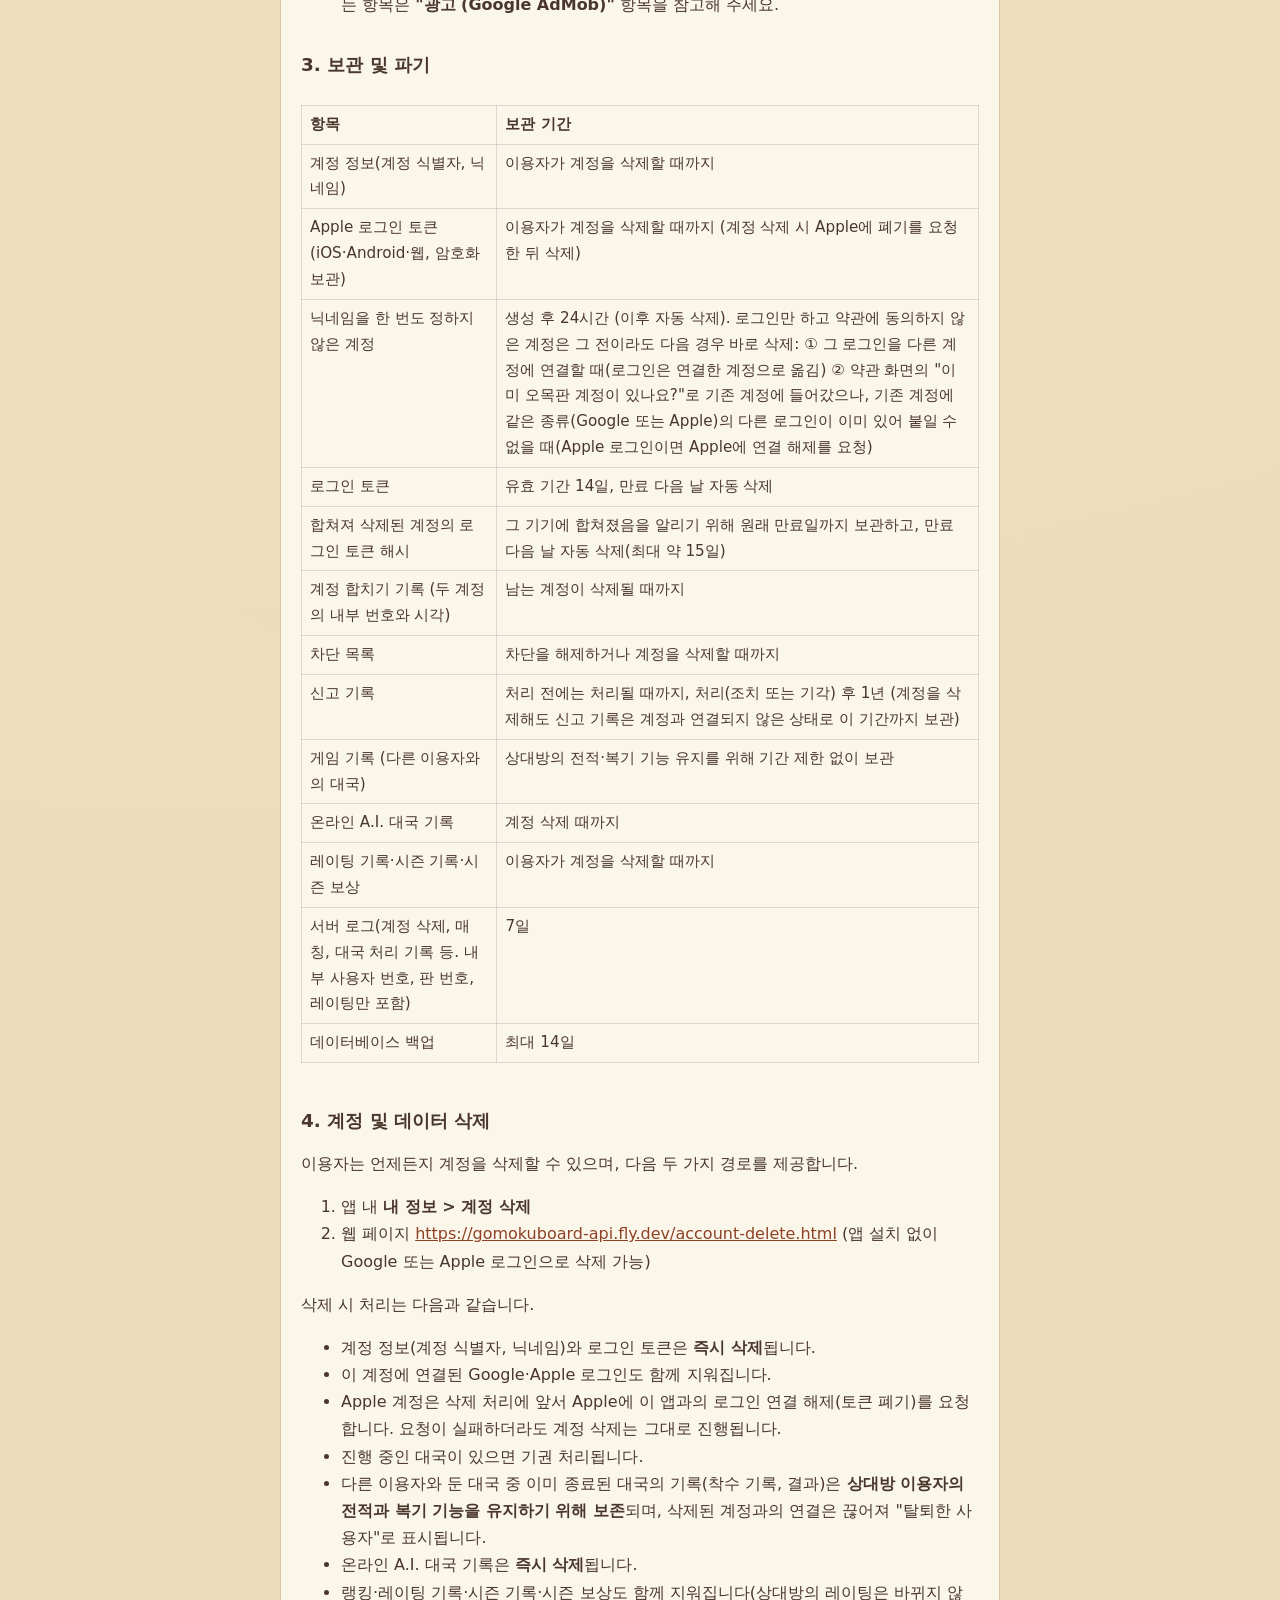
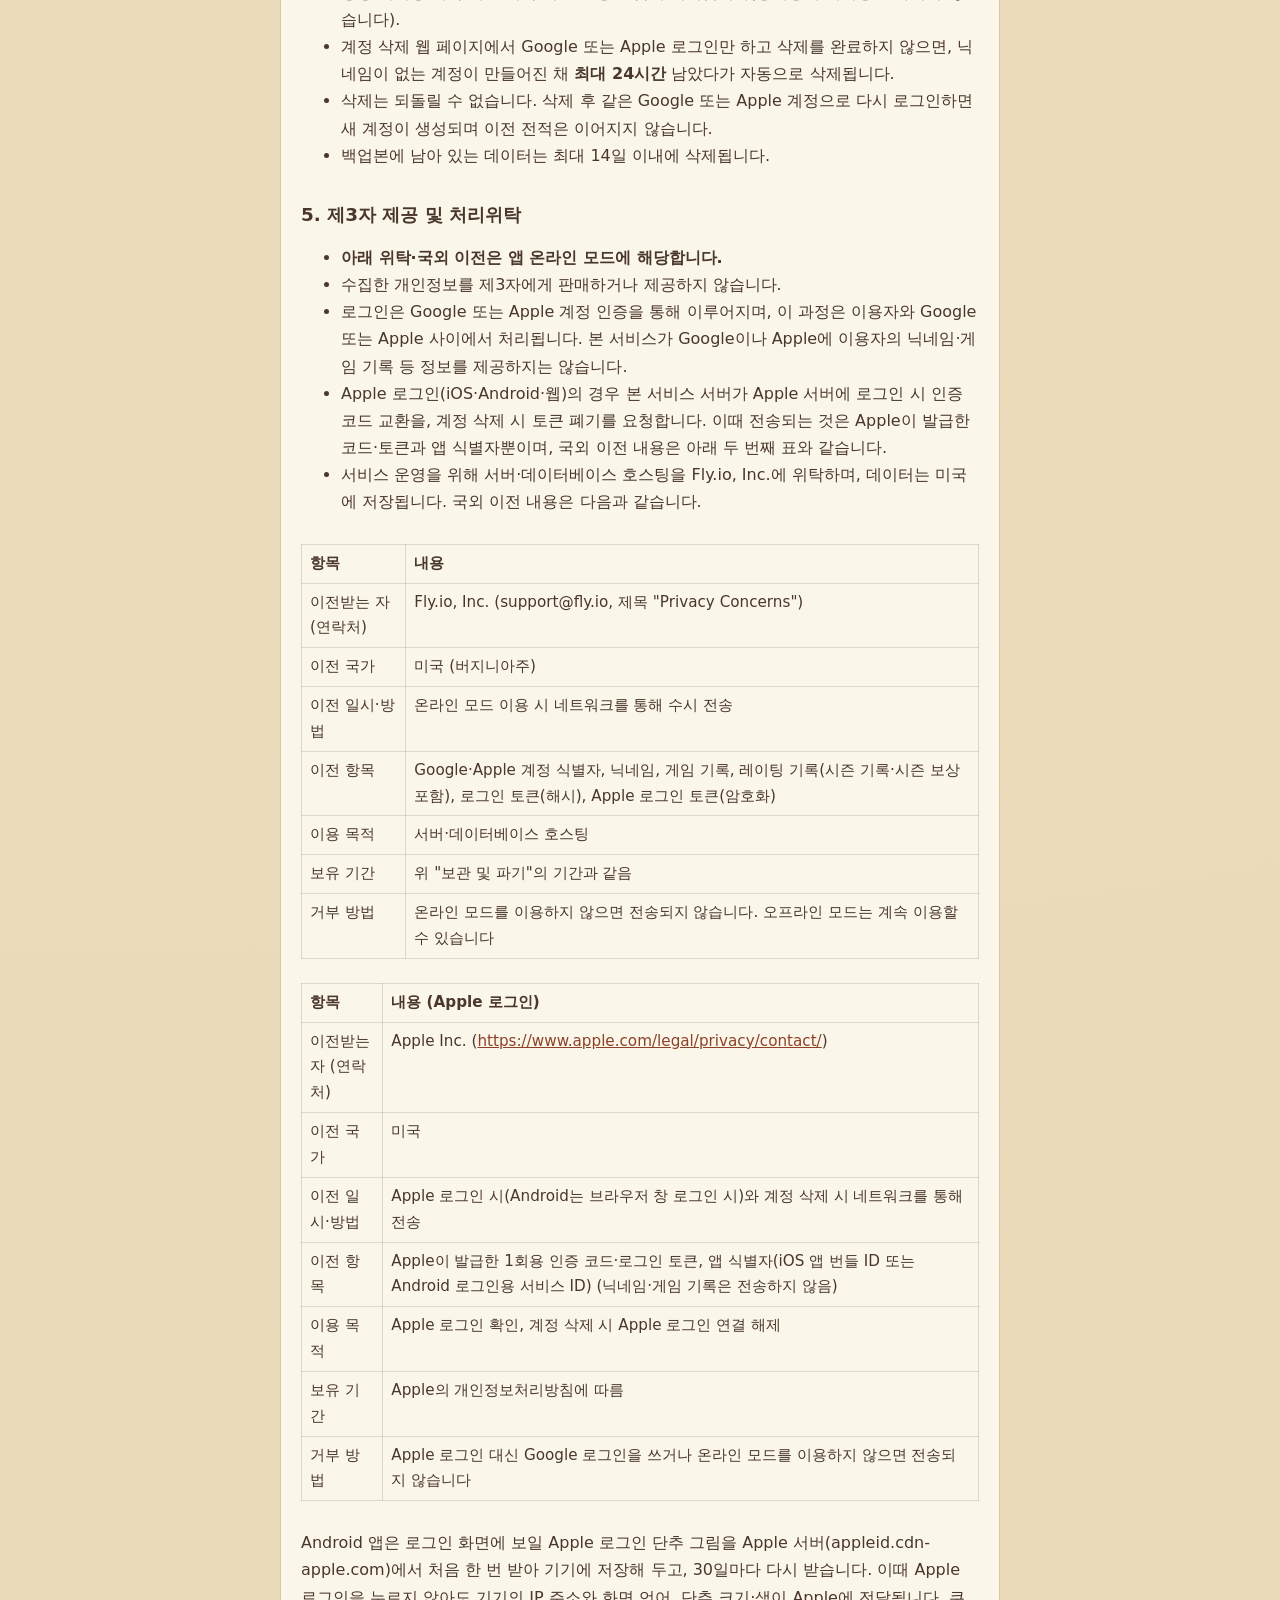
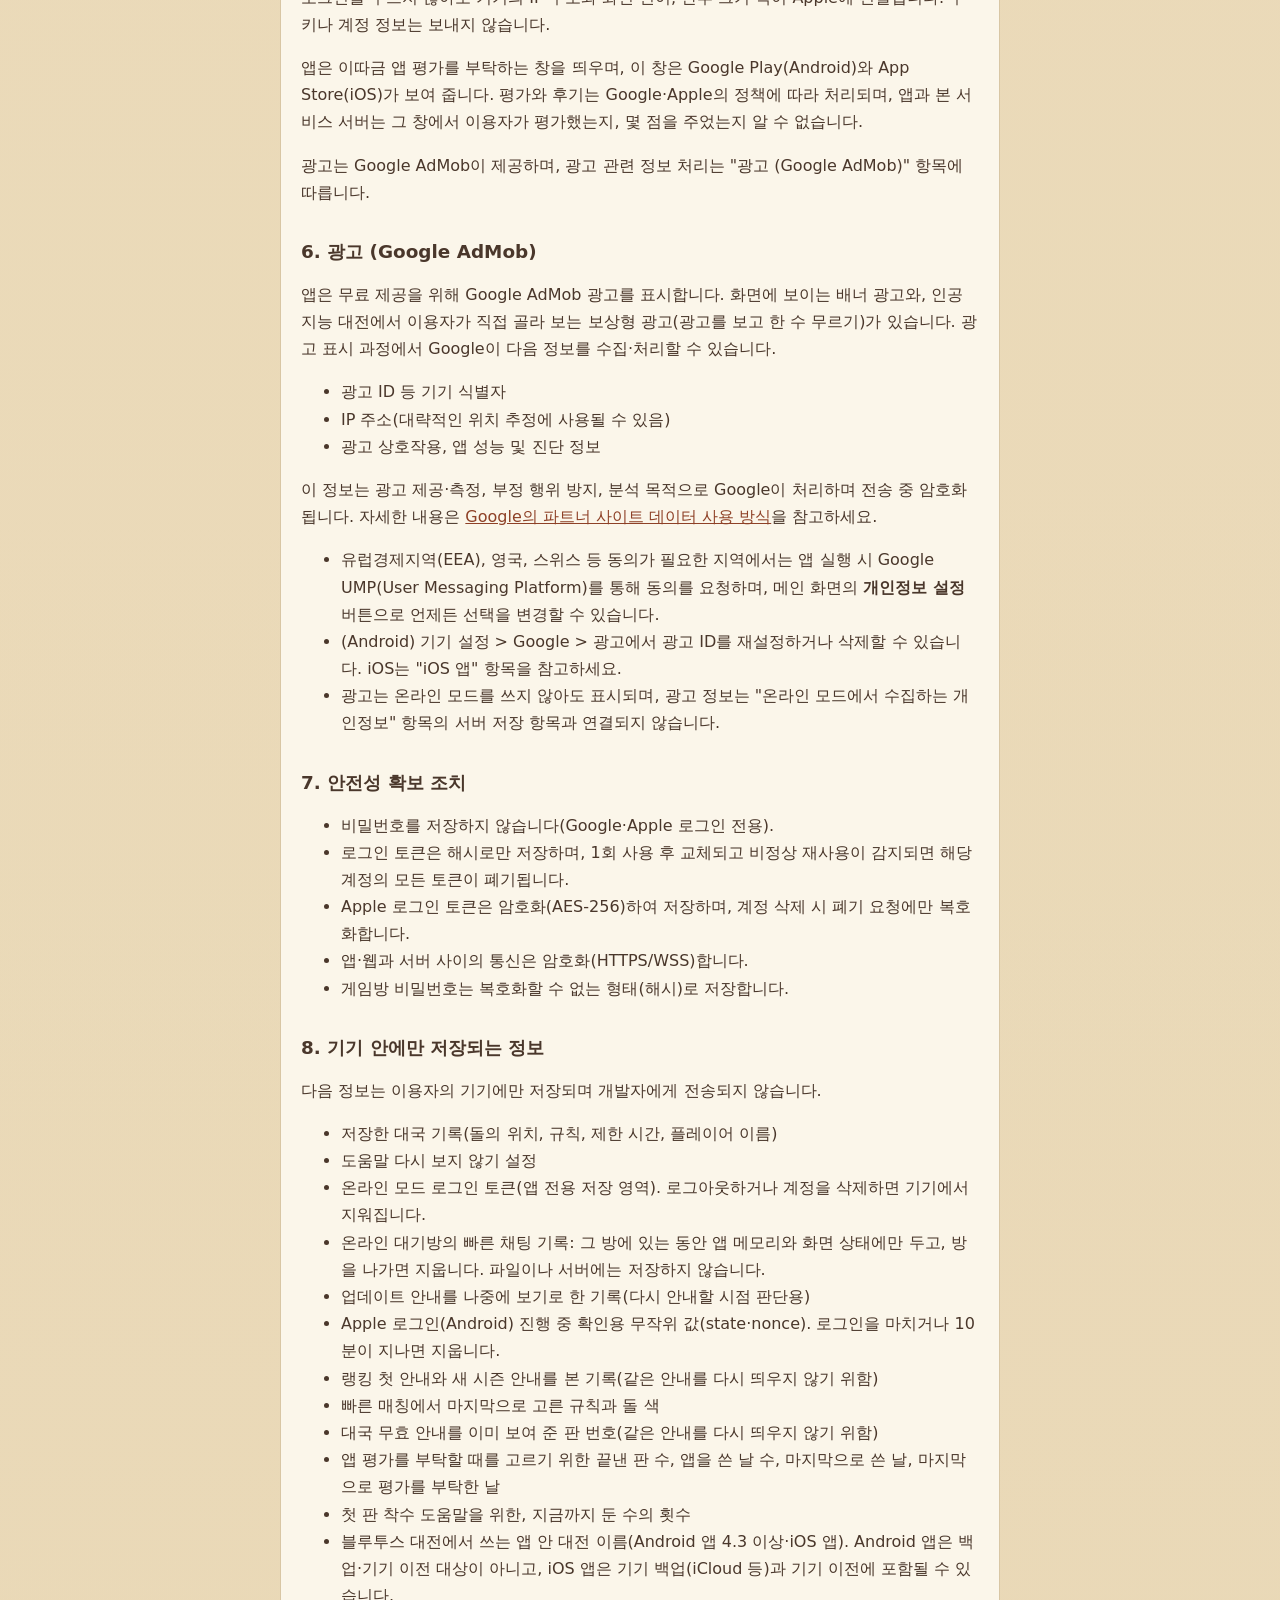
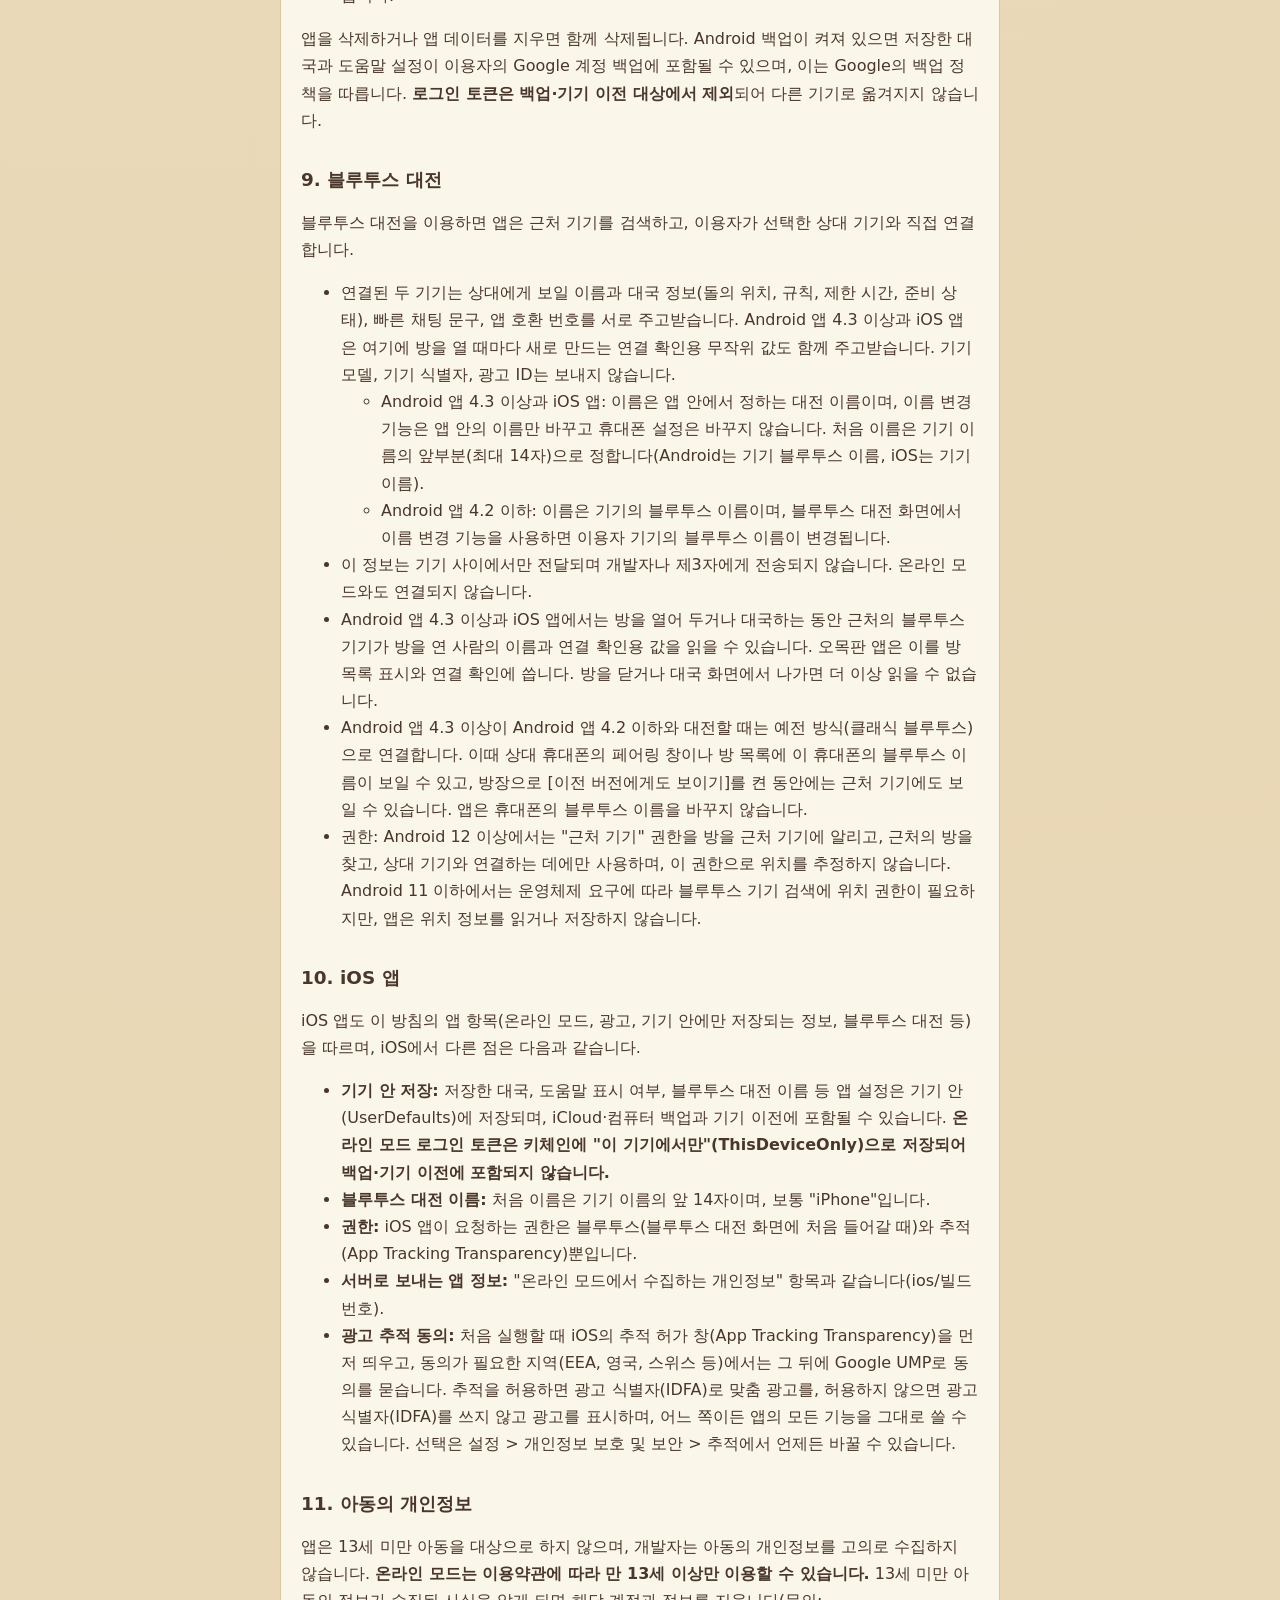
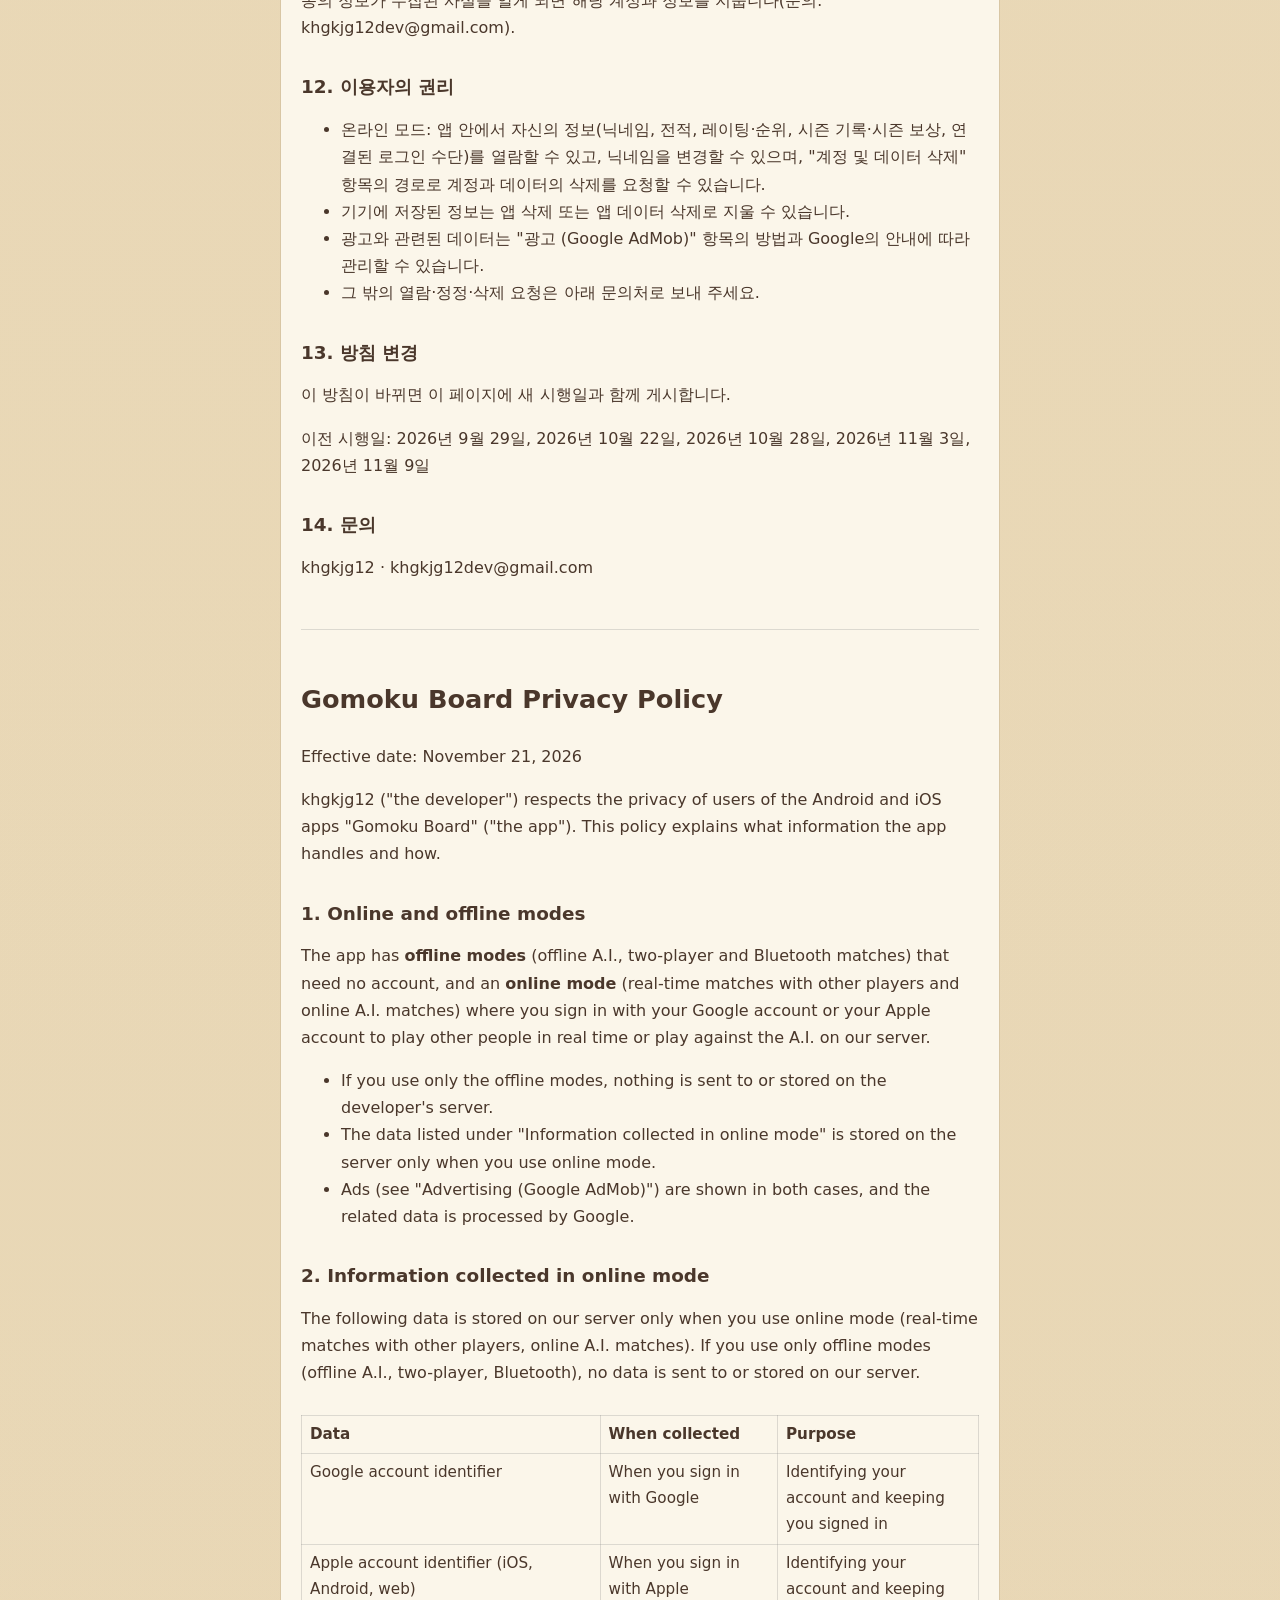
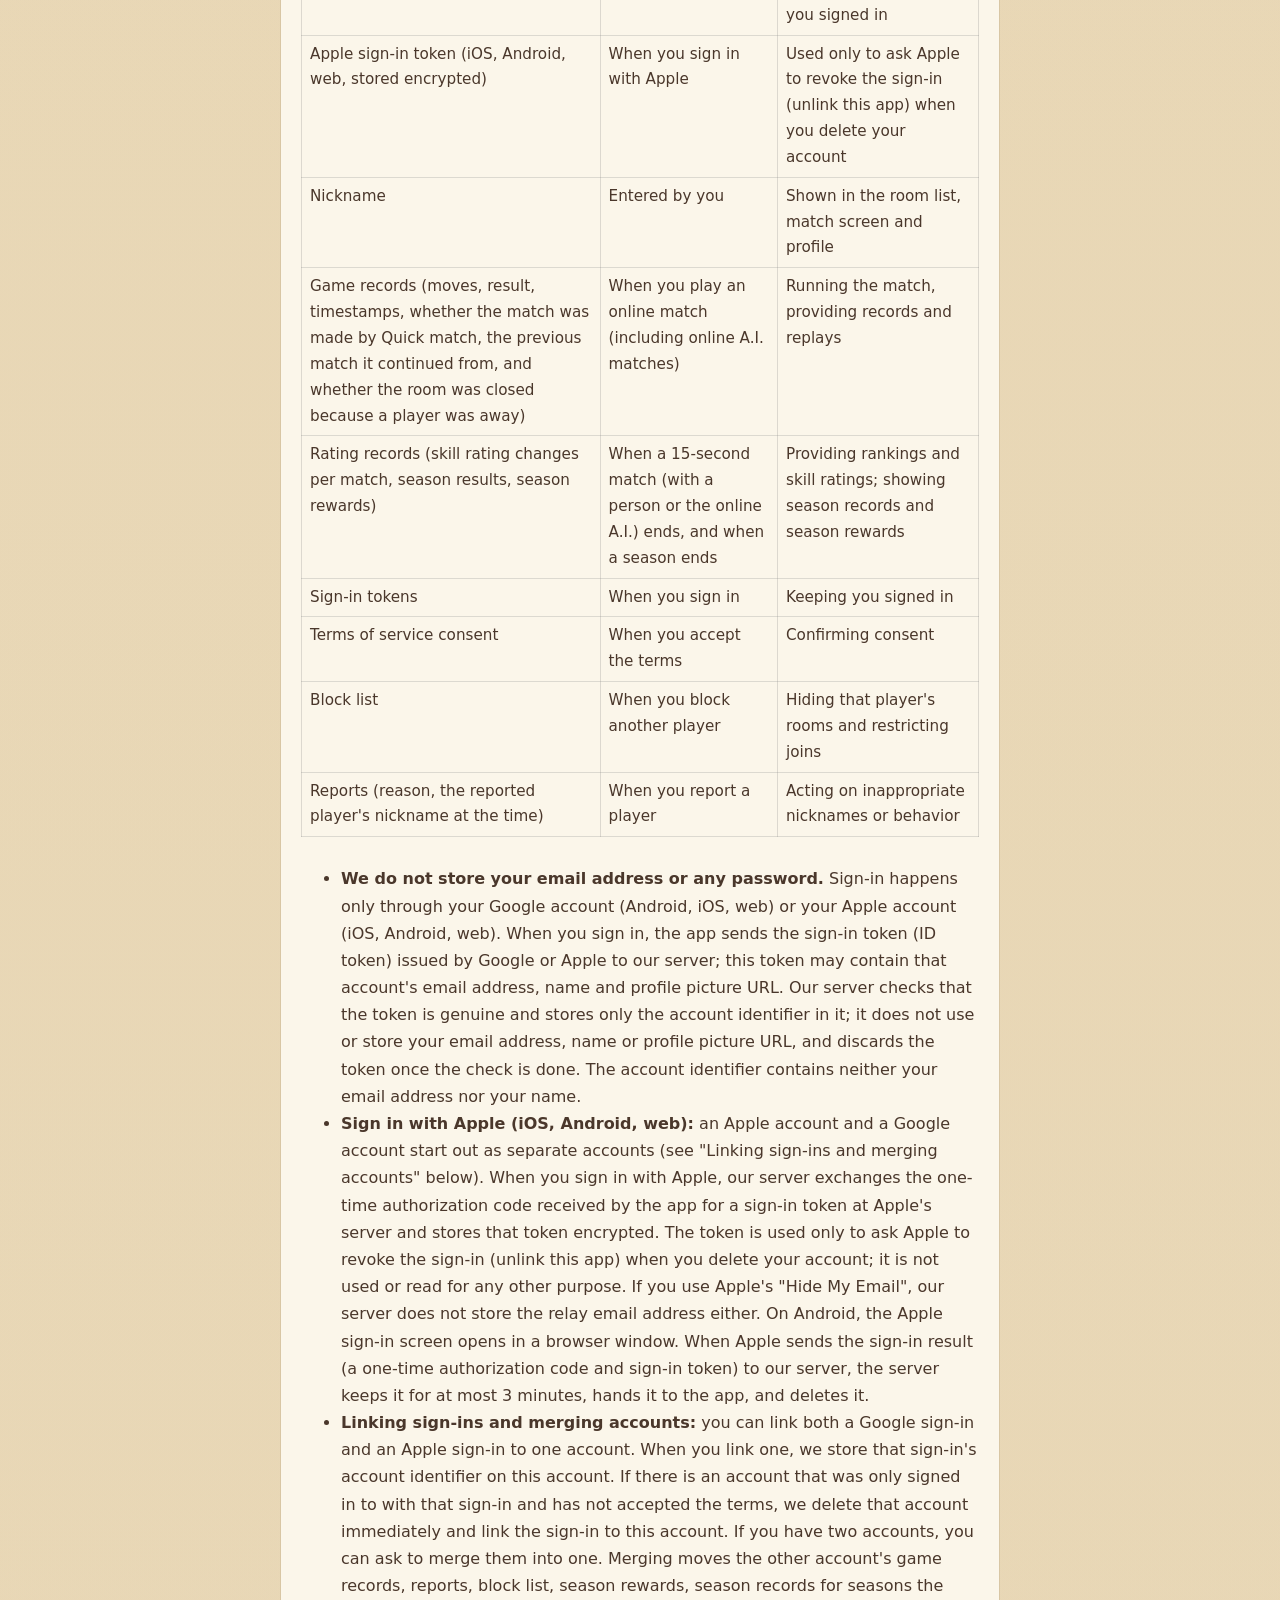
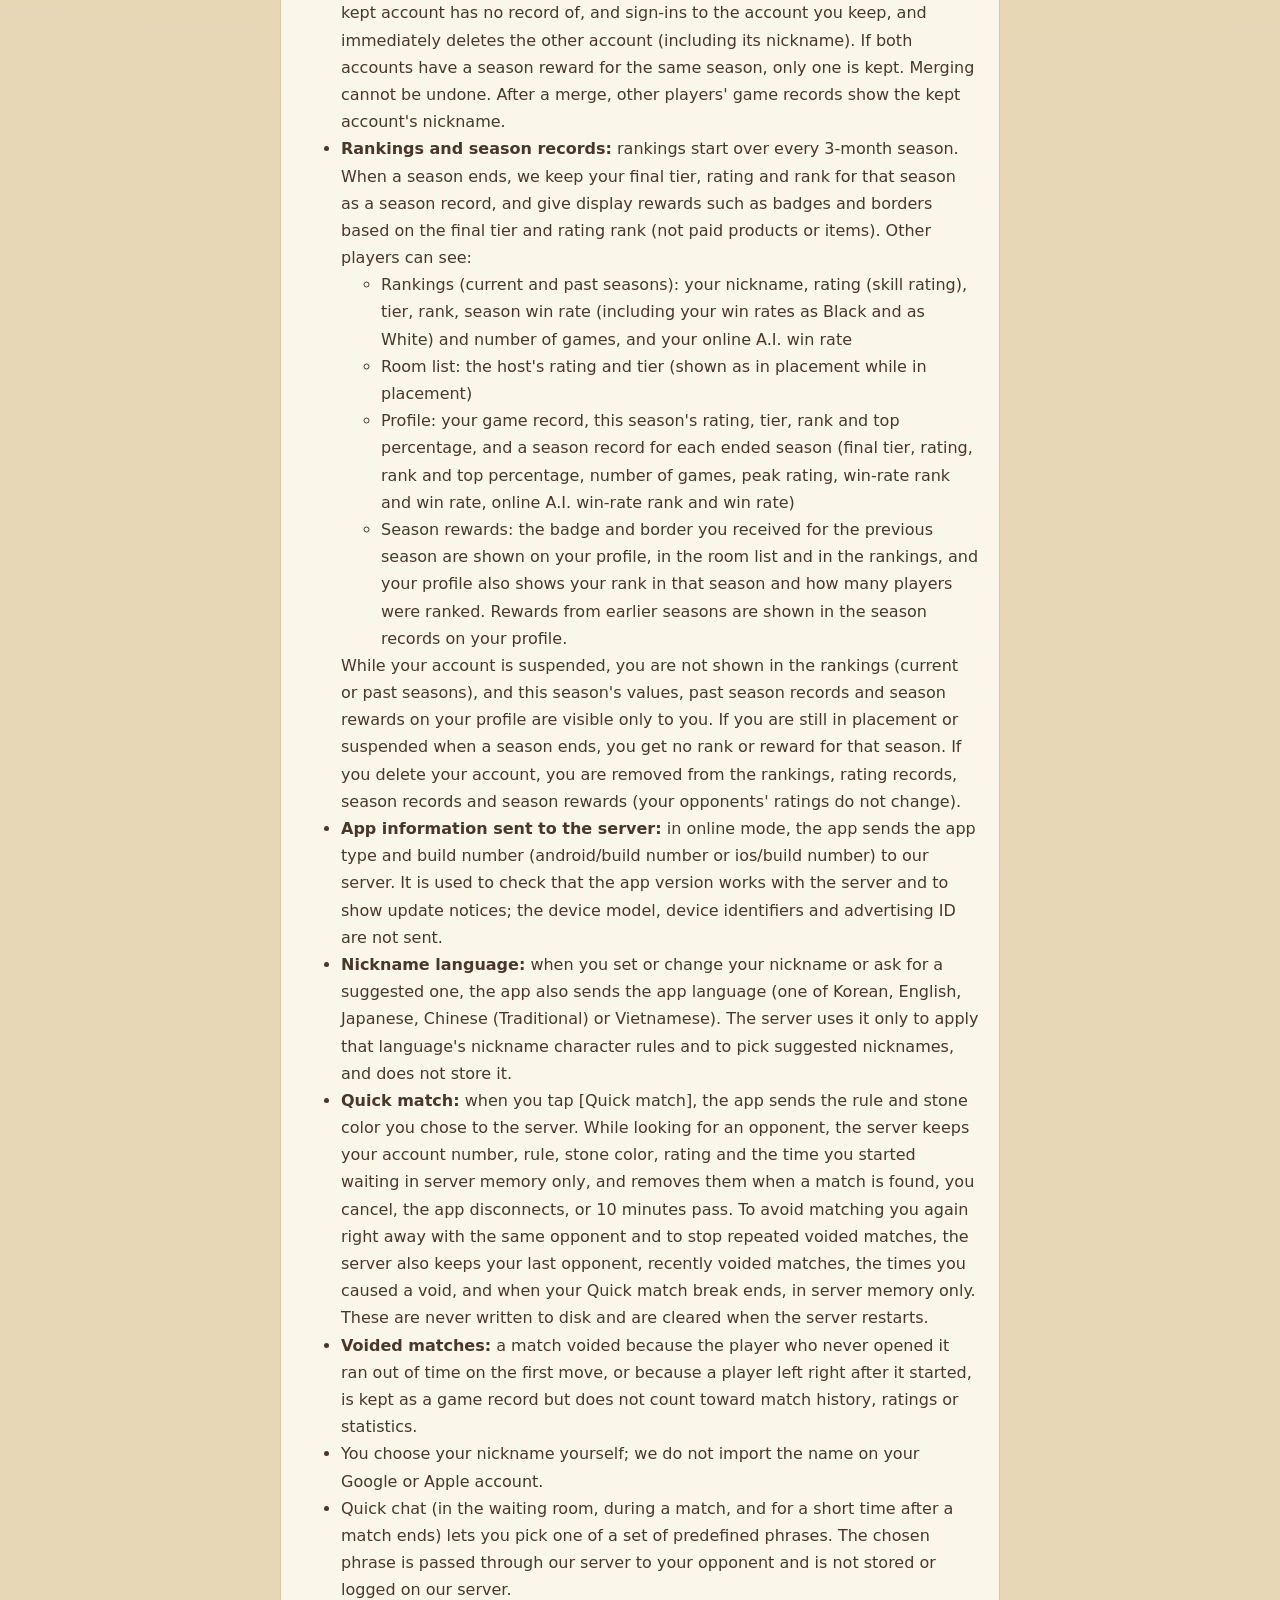
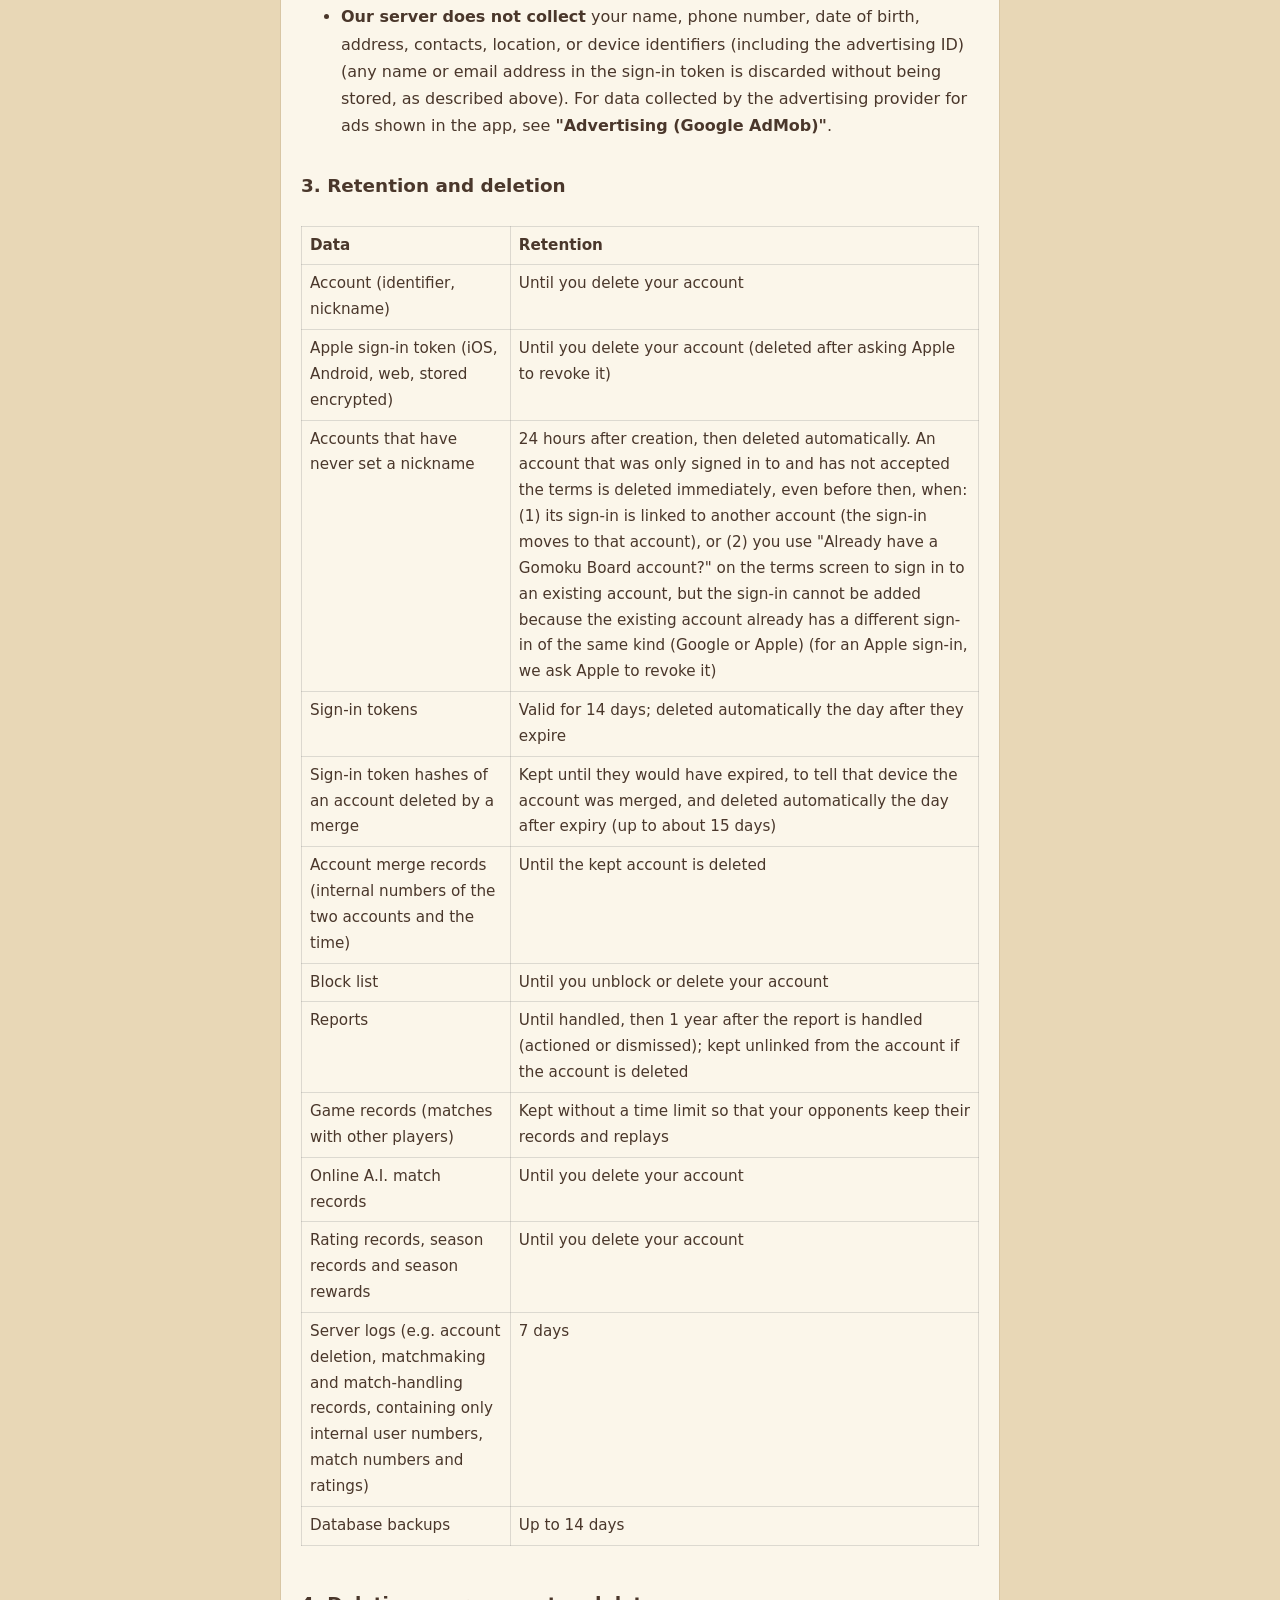
==== commit 5507021f: "개인정보처리방침: 4.5.2·iOS 1.3·서버 1 반영 — 시행일 2026-11-21 - 2장: 게임 기록에 빠른 매칭 여부·이어진 앞 판·자리 비움 닫힘 표시, 닉네임 언어(4" ====
--- a/gomoku/privacy/index.html
+++ b/gomoku/privacy/index.html
@@ -4,7 +4,7 @@
     <meta charset="utf-8" />
     <meta name="viewport" content="width=device-width, initial-scale=1" />
     <title>오목판 개인정보처리방침 | khgkjg12dev</title>
-    <meta name="description" content="오목판 앱의 개인정보처리방침(시행일 2026년 11월 9일). 한국어·English." />
+    <meta name="description" content="오목판 앱의 개인정보처리방침(시행일 2026년 11월 21일). 한국어·English." />
     <link rel="icon" href="/assets/gomoku-icon.png" />
     <link rel="stylesheet" href="/style.css" />
   </head>
@@ -35,7 +35,7 @@
 
 <section id="ko" lang="ko">
 <h1>오목판 개인정보처리방침</h1>
-<p>시행일: 2026년 11월 9일</p>
+<p>시행일: 2026년 11월 21일</p>
 <p>khgkjg12(이하 "개발자")은 Android·iOS 앱 "오목판"(이하 "앱") 이용자의 개인정보를 소중히 다룹니다. 이 방침은 앱이 어떤 정보를 어떻게 처리하는지 설명합니다.</p>
 
 <h2>1. 온라인 모드와 오프라인 모드</h2>
@@ -54,7 +54,7 @@
   <tr><td>Apple 계정 식별자 (iOS·Android·웹)</td><td>Apple 로그인 시</td><td>계정 식별 및 로그인 유지</td></tr>
   <tr><td>Apple 로그인 토큰 (iOS·Android·웹, 암호화 보관)</td><td>Apple 로그인 시</td><td>계정 삭제 시 Apple에 로그인 연결 해제(토큰 폐기)를 요청하기 위해서만 사용</td></tr>
   <tr><td>닉네임</td><td>이용자가 직접 입력</td><td>게임방 목록, 대국 화면, 프로필에 표시</td></tr>
-  <tr><td>게임 기록 (착수 좌표, 대국 결과, 일시)</td><td>온라인 대국 시 (온라인 A.I. 대국 포함)</td><td>대국 진행, 전적 제공, 복기 제공</td></tr>
+  <tr><td>게임 기록 (착수 좌표, 대국 결과, 일시, 빠른 매칭으로 만들어진 판인지, 이어진 앞 판, 자리 비움으로 닫혔는지)</td><td>온라인 대국 시 (온라인 A.I. 대국 포함)</td><td>대국 진행, 전적 제공, 복기 제공</td></tr>
   <tr><td>레이팅 기록 (대국별 실력 점수 변화, 시즌 기록, 시즌 보상)</td><td>15초 대국(사람·온라인 인공지능)이 끝날 때, 시즌이 끝날 때</td><td>랭킹·실력 점수 제공, 시즌 기록·시즌 보상 표시</td></tr>
   <tr><td>로그인 토큰</td><td>로그인 시</td><td>로그인 상태 유지</td></tr>
   <tr><td>이용약관 동의 기록</td><td>약관 동의 시</td><td>동의 확인</td></tr>
@@ -74,6 +74,9 @@
     </ul>
     이용 정지 중에는 랭킹(이번 시즌·지난 시즌)에 보이지 않고, 프로필의 이번 시즌 값·지난 시즌 기록·시즌 보상은 본인에게만 보입니다. 시즌이 끝날 때 시즌 배치 중이거나 이용 정지 중이면 그 시즌의 순위와 보상은 없습니다. 계정을 삭제하면 랭킹·레이팅 기록·시즌 기록·시즌 보상에서 사라집니다(상대방의 레이팅은 바뀌지 않습니다).</li>
   <li><strong>서버로 보내는 앱 정보:</strong> 온라인 모드에서 앱은 앱 종류와 빌드 번호(android/빌드 번호 또는 ios/빌드 번호)를 서버로 보냅니다. 앱 버전이 서버와 맞는지 확인하고 업데이트를 안내하는 데 쓰며, 기기 모델·기기 식별자·광고 ID는 보내지 않습니다.</li>
+  <li><strong>닉네임 언어:</strong> 닉네임을 정하거나 바꾸거나 추천받을 때 앱은 앱 언어(한국어·영어·일본어·중국어(번체)·베트남어 중 하나)를 함께 보냅니다. 서버는 이 값을 그 언어의 닉네임 글자 규칙과 추천 닉네임을 고르는 데에만 쓰고 저장하지 않습니다.</li>
+  <li><strong>빠른 매칭:</strong> [빠른 매칭]을 누르면 앱은 고른 규칙과 돌 색을 서버로 보냅니다. 서버는 상대를 찾는 동안 계정 번호, 규칙, 돌 색, 레이팅, 대기를 시작한 시각을 서버 메모리에만 두고, 짝이 정해지거나, 이용자가 취소하거나, 앱 연결이 끊기거나, 최대 10분이 지나면 지웁니다. 같은 상대와 곧바로 다시 짝이 되거나 대국 무효가 되풀이되는 것을 막기 위해 직전 상대, 최근 무효가 된 판, 무효를 낸 시각, 빠른 매칭을 쉬는 끝 시각도 서버 메모리에만 둡니다. 이 값들은 디스크에 저장하지 않으며 서버를 다시 시작하면 사라집니다.</li>
+  <li><strong>대국 무효:</strong> 판을 열지 않은 쪽의 첫 수 시간 초과나 시작 직후 나가기로 무효가 된 판도 게임 기록으로 남지만, 전적·레이팅·통계에는 들어가지 않습니다.</li>
   <li>닉네임은 이용자가 직접 입력하며, Google·Apple 계정의 이름을 가져오지 않습니다.</li>
   <li>빠른 채팅(대기실, 대국 중, 대국이 끝난 직후 잠시)은 정해진 문구 중 하나를 고르는 방식이며, 선택한 문구는 서버를 거쳐 상대에게 전달만 되고 서버에 저장·기록되지 않습니다.</li>
   <li><strong>본 서비스 서버는</strong> 이름, 전화번호, 생년월일, 주소, 연락처, 위치정보, 기기 식별자(광고 ID 포함)를 수집하지 않습니다(로그인 토큰에 들어 있을 수 있는 이름·이메일 주소는 위 설명처럼 저장하지 않고 버립니다). 앱에 표시되는 광고와 관련해 광고 사업자가 수집하는 항목은 <strong>"광고 (Google AdMob)"</strong> 항목을 참고해 주세요.</li>
@@ -93,7 +96,7 @@
   <tr><td>게임 기록 (다른 이용자와의 대국)</td><td>상대방의 전적·복기 기능 유지를 위해 기간 제한 없이 보관</td></tr>
   <tr><td>온라인 A.I. 대국 기록</td><td>계정 삭제 때까지</td></tr>
   <tr><td>레이팅 기록·시즌 기록·시즌 보상</td><td>이용자가 계정을 삭제할 때까지</td></tr>
-  <tr><td>서버 로그(계정 삭제 기록 등, 내부 사용자 번호만 포함)</td><td>7일</td></tr>
+  <tr><td>서버 로그(계정 삭제, 매칭, 대국 처리 기록 등. 내부 사용자 번호, 판 번호, 레이팅만 포함)</td><td>7일</td></tr>
   <tr><td>데이터베이스 백업</td><td>최대 14일</td></tr>
 </table></div>
 
@@ -145,6 +148,8 @@
   <tr><td>보유 기간</td><td>Apple의 개인정보처리방침에 따름</td></tr>
   <tr><td>거부 방법</td><td>Apple 로그인 대신 Google 로그인을 쓰거나 온라인 모드를 이용하지 않으면 전송되지 않습니다</td></tr>
 </table></div>
+<p>Android 앱은 로그인 화면에 보일 Apple 로그인 단추 그림을 Apple 서버(appleid.cdn-apple.com)에서 처음 한 번 받아 기기에 저장해 두고, 30일마다 다시 받습니다. 이때 Apple 로그인을 누르지 않아도 기기의 IP 주소와 화면 언어, 단추 크기·색이 Apple에 전달됩니다. 쿠키나 계정 정보는 보내지 않습니다.</p>
+<p>앱은 이따금 앱 평가를 부탁하는 창을 띄우며, 이 창은 Google Play(Android)와 App Store(iOS)가 보여 줍니다. 평가와 후기는 Google·Apple의 정책에 따라 처리되며, 앱과 본 서비스 서버는 그 창에서 이용자가 평가했는지, 몇 점을 주었는지 알 수 없습니다.</p>
 <p>광고는 Google AdMob이 제공하며, 광고 관련 정보 처리는 "광고 (Google AdMob)" 항목에 따릅니다.</p>
 
 <h2>6. 광고 (Google AdMob)</h2>
@@ -180,6 +185,10 @@
   <li>업데이트 안내를 나중에 보기로 한 기록(다시 안내할 시점 판단용)</li>
   <li>Apple 로그인(Android) 진행 중 확인용 무작위 값(state·nonce). 로그인을 마치거나 10분이 지나면 지웁니다.</li>
   <li>랭킹 첫 안내와 새 시즌 안내를 본 기록(같은 안내를 다시 띄우지 않기 위함)</li>
+  <li>빠른 매칭에서 마지막으로 고른 규칙과 돌 색</li>
+  <li>대국 무효 안내를 이미 보여 준 판 번호(같은 안내를 다시 띄우지 않기 위함)</li>
+  <li>앱 평가를 부탁할 때를 고르기 위한 끝낸 판 수, 앱을 쓴 날 수, 마지막으로 쓴 날, 마지막으로 평가를 부탁한 날</li>
+  <li>첫 판 착수 도움말을 위한, 지금까지 둔 수의 횟수</li>
   <li>블루투스 대전에서 쓰는 앱 안 대전 이름(Android 앱 4.3 이상·iOS 앱). Android 앱은 백업·기기 이전 대상이 아니고, iOS 앱은 기기 백업(iCloud 등)과 기기 이전에 포함될 수 있습니다.</li>
 </ul>
 <p>앱을 삭제하거나 앱 데이터를 지우면 함께 삭제됩니다. Android 백업이 켜져 있으면 저장한 대국과 도움말 설정이 이용자의 Google 계정 백업에 포함될 수 있으며, 이는 Google의 백업 정책을 따릅니다. <strong>로그인 토큰은 백업·기기 이전 대상에서 제외</strong>되어 다른 기기로 옮겨지지 않습니다.</p>
@@ -196,7 +205,7 @@
   <li>이 정보는 기기 사이에서만 전달되며 개발자나 제3자에게 전송되지 않습니다. 온라인 모드와도 연결되지 않습니다.</li>
   <li>Android 앱 4.3 이상과 iOS 앱에서는 방을 열어 두거나 대국하는 동안 근처의 블루투스 기기가 방을 연 사람의 이름과 연결 확인용 값을 읽을 수 있습니다. 오목판 앱은 이를 방 목록 표시와 연결 확인에 씁니다. 방을 닫거나 대국 화면에서 나가면 더 이상 읽을 수 없습니다.</li>
   <li>Android 앱 4.3 이상이 Android 앱 4.2 이하와 대전할 때는 예전 방식(클래식 블루투스)으로 연결합니다. 이때 상대 휴대폰의 페어링 창이나 방 목록에 이 휴대폰의 블루투스 이름이 보일 수 있고, 방장으로 [이전 버전에게도 보이기]를 켠 동안에는 근처 기기에도 보일 수 있습니다. 앱은 휴대폰의 블루투스 이름을 바꾸지 않습니다.</li>
-  <li>권한: Android 12 이상에서는 "근처 기기" 권한을 사용하며 이 권한으로 위치를 추정하지 않습니다. Android 11 이하에서는 운영체제 요구에 따라 블루투스 기기 검색에 위치 권한이 필요하지만, 앱은 위치 정보를 읽거나 저장하지 않습니다.</li>
+  <li>권한: Android 12 이상에서는 "근처 기기" 권한을 방을 근처 기기에 알리고, 근처의 방을 찾고, 상대 기기와 연결하는 데에만 사용하며, 이 권한으로 위치를 추정하지 않습니다. Android 11 이하에서는 운영체제 요구에 따라 블루투스 기기 검색에 위치 권한이 필요하지만, 앱은 위치 정보를 읽거나 저장하지 않습니다.</li>
 </ul>
 
 <h2>10. iOS 앱</h2>
@@ -222,7 +231,7 @@
 
 <h2>13. 방침 변경</h2>
 <p>이 방침이 바뀌면 이 페이지에 새 시행일과 함께 게시합니다.</p>
-<p>이전 시행일: 2026년 9월 29일, 2026년 10월 22일, 2026년 10월 28일, 2026년 11월 3일</p>
+<p>이전 시행일: 2026년 9월 29일, 2026년 10월 22일, 2026년 10월 28일, 2026년 11월 3일, 2026년 11월 9일</p>
 
 <h2>14. 문의</h2>
 <p>khgkjg12 · khgkjg12dev@gmail.com</p>
@@ -232,7 +241,7 @@
 
 <section id="en" lang="en">
 <h1>Gomoku Board Privacy Policy</h1>
-<p>Effective date: November 9, 2026</p>
+<p>Effective date: November 21, 2026</p>
 <p>khgkjg12 ("the developer") respects the privacy of users of the Android and iOS apps "Gomoku Board" ("the app"). This policy explains what information the app handles and how.</p>
 
 <h2>1. Online and offline modes</h2>
@@ -251,7 +260,7 @@
   <tr><td>Apple account identifier (iOS, Android, web)</td><td>When you sign in with Apple</td><td>Identifying your account and keeping you signed in</td></tr>
   <tr><td>Apple sign-in token (iOS, Android, web, stored encrypted)</td><td>When you sign in with Apple</td><td>Used only to ask Apple to revoke the sign-in (unlink this app) when you delete your account</td></tr>
   <tr><td>Nickname</td><td>Entered by you</td><td>Shown in the room list, match screen and profile</td></tr>
-  <tr><td>Game records (moves, result, timestamps)</td><td>When you play an online match (including online A.I. matches)</td><td>Running the match, providing records and replays</td></tr>
+  <tr><td>Game records (moves, result, timestamps, whether the match was made by Quick match, the previous match it continued from, and whether the room was closed because a player was away)</td><td>When you play an online match (including online A.I. matches)</td><td>Running the match, providing records and replays</td></tr>
   <tr><td>Rating records (skill rating changes per match, season results, season rewards)</td><td>When a 15-second match (with a person or the online A.I.) ends, and when a season ends</td><td>Providing rankings and skill ratings; showing season records and season rewards</td></tr>
   <tr><td>Sign-in tokens</td><td>When you sign in</td><td>Keeping you signed in</td></tr>
   <tr><td>Terms of service consent</td><td>When you accept the terms</td><td>Confirming consent</td></tr>
@@ -271,6 +280,9 @@
     </ul>
     While your account is suspended, you are not shown in the rankings (current or past seasons), and this season's values, past season records and season rewards on your profile are visible only to you. If you are still in placement or suspended when a season ends, you get no rank or reward for that season. If you delete your account, you are removed from the rankings, rating records, season records and season rewards (your opponents' ratings do not change).</li>
   <li><strong>App information sent to the server:</strong> in online mode, the app sends the app type and build number (android/build number or ios/build number) to our server. It is used to check that the app version works with the server and to show update notices; the device model, device identifiers and advertising ID are not sent.</li>
+  <li><strong>Nickname language:</strong> when you set or change your nickname or ask for a suggested one, the app also sends the app language (one of Korean, English, Japanese, Chinese (Traditional) or Vietnamese). The server uses it only to apply that language's nickname character rules and to pick suggested nicknames, and does not store it.</li>
+  <li><strong>Quick match:</strong> when you tap [Quick match], the app sends the rule and stone color you chose to the server. While looking for an opponent, the server keeps your account number, rule, stone color, rating and the time you started waiting in server memory only, and removes them when a match is found, you cancel, the app disconnects, or 10 minutes pass. To avoid matching you again right away with the same opponent and to stop repeated voided matches, the server also keeps your last opponent, recently voided matches, the times you caused a void, and when your Quick match break ends, in server memory only. These are never written to disk and are cleared when the server restarts.</li>
+  <li><strong>Voided matches:</strong> a match voided because the player who never opened it ran out of time on the first move, or because a player left right after it started, is kept as a game record but does not count toward match history, ratings or statistics.</li>
   <li>You choose your nickname yourself; we do not import the name on your Google or Apple account.</li>
   <li>Quick chat (in the waiting room, during a match, and for a short time after a match ends) lets you pick one of a set of predefined phrases. The chosen phrase is passed through our server to your opponent and is not stored or logged on our server.</li>
   <li><strong>Our server does not collect</strong> your name, phone number, date of birth, address, contacts, location, or device identifiers (including the advertising ID) (any name or email address in the sign-in token is discarded without being stored, as described above). For data collected by the advertising provider for ads shown in the app, see <strong>"Advertising (Google AdMob)"</strong>.</li>
@@ -290,7 +302,7 @@
   <tr><td>Game records (matches with other players)</td><td>Kept without a time limit so that your opponents keep their records and replays</td></tr>
   <tr><td>Online A.I. match records</td><td>Until you delete your account</td></tr>
   <tr><td>Rating records, season records and season rewards</td><td>Until you delete your account</td></tr>
-  <tr><td>Server logs (e.g. deletion records, containing only an internal user number)</td><td>7 days</td></tr>
+  <tr><td>Server logs (e.g. account deletion, matchmaking and match-handling records, containing only internal user numbers, match numbers and ratings)</td><td>7 days</td></tr>
   <tr><td>Database backups</td><td>Up to 14 days</td></tr>
 </table></div>
 
@@ -342,6 +354,8 @@
   <tr><td>Retention</td><td>According to Apple's privacy policy</td></tr>
   <tr><td>How to refuse</td><td>Sign in with Google instead, or do not use online mode</td></tr>
 </table></div>
+<p>On Android, the app downloads the Sign in with Apple button image shown on the sign-in screen from Apple's server (appleid.cdn-apple.com) once, stores it on the device and downloads it again every 30 days. Even if you do not choose Apple sign-in, this sends your device's IP address and the screen language and button size and color to Apple. No cookies or account information are sent.</p>
+<p>The app occasionally shows a prompt asking you to rate it; the prompt is shown by Google Play (Android) or the App Store (iOS). Ratings and reviews are handled under Google's and Apple's policies, and neither the app nor our server can tell whether you rated the app in that prompt or what rating you gave.</p>
 <p>Ads are served by Google AdMob; that data is handled as described under "Advertising (Google AdMob)".</p>
 
 <h2>6. Advertising (Google AdMob)</h2>
@@ -377,6 +391,10 @@
   <li>A record that you chose to be reminded about an update later (used to decide when to show the reminder again)</li>
   <li>Random values used to check an Apple sign-in in progress on Android (state, nonce). Deleted when sign-in finishes or after 10 minutes.</li>
   <li>A record that you have seen the rankings introduction and the new-season notice (so they are not shown again)</li>
+  <li>The rule and stone color you last chose for Quick match</li>
+  <li>Match numbers for which the voided-match notice has already been shown (so it is not shown again)</li>
+  <li>To decide when to ask you to rate the app: the number of finished matches, the number of days you used the app, the last day you used it and the last day you were asked</li>
+  <li>For the first-match placement tip: how many moves you have placed so far</li>
   <li>The in-app player name used in Bluetooth mode (Android app 4.3 and later, iOS app). On Android it is not included in backup or device transfer; on iOS it may be included in device backups (such as iCloud) and device transfer.</li>
 </ul>
 <p>It is deleted when you uninstall the app or clear its data. If Android backup is enabled, saved games and help settings may be included in your Google account backup, which is governed by Google's backup policy. <strong>Sign-in tokens are excluded from backup and device transfer</strong>, so they are never copied to another device.</p>
@@ -393,7 +411,7 @@
   <li>This data travels only between devices and is not sent to the developer or any third party. It is not connected to online mode either.</li>
   <li>With the Android app 4.3 and later and the iOS app, while a room is open or a game is in progress, nearby Bluetooth devices can read the room owner's name and the connection value. The Gomoku Board app uses them to show the room list and to confirm the connection. Once the room is closed or the game screen is left, they can no longer be read.</li>
   <li>When Android app 4.3 or later plays with Android app 4.2 or earlier, it connects the older way (Classic Bluetooth). The other phone's pairing prompt or game list may then show this phone's Bluetooth name, and while you host with [Show to older versions] on, nearby devices may also see it. The app does not change your phone's Bluetooth name.</li>
-  <li>Permissions: on Android 12 and later the app uses the Nearby devices permission and does not derive location from it. On Android 11 and earlier the operating system requires the Location permission to scan for Bluetooth devices, but the app does not read or store your location.</li>
+  <li>Permissions: on Android 12 and later the app uses the Nearby devices permission only to advertise your room to nearby devices, find nearby rooms and connect to your opponent's device, and does not derive location from it. On Android 11 and earlier the operating system requires the Location permission to scan for Bluetooth devices, but the app does not read or store your location.</li>
 </ul>
 
 <h2>10. iOS app</h2>
@@ -419,7 +437,7 @@
 
 <h2>13. Changes</h2>
 <p>If this policy changes, the updated version will be posted on this page with a new effective date.</p>
-<p>Previous effective dates: September 29, 2026; October 22, 2026; October 28, 2026; November 3, 2026</p>
+<p>Previous effective dates: September 29, 2026; October 22, 2026; October 28, 2026; November 3, 2026; November 9, 2026</p>
 
 <h2>14. Contact</h2>
 <p>khgkjg12 · khgkjg12dev@gmail.com</p>
